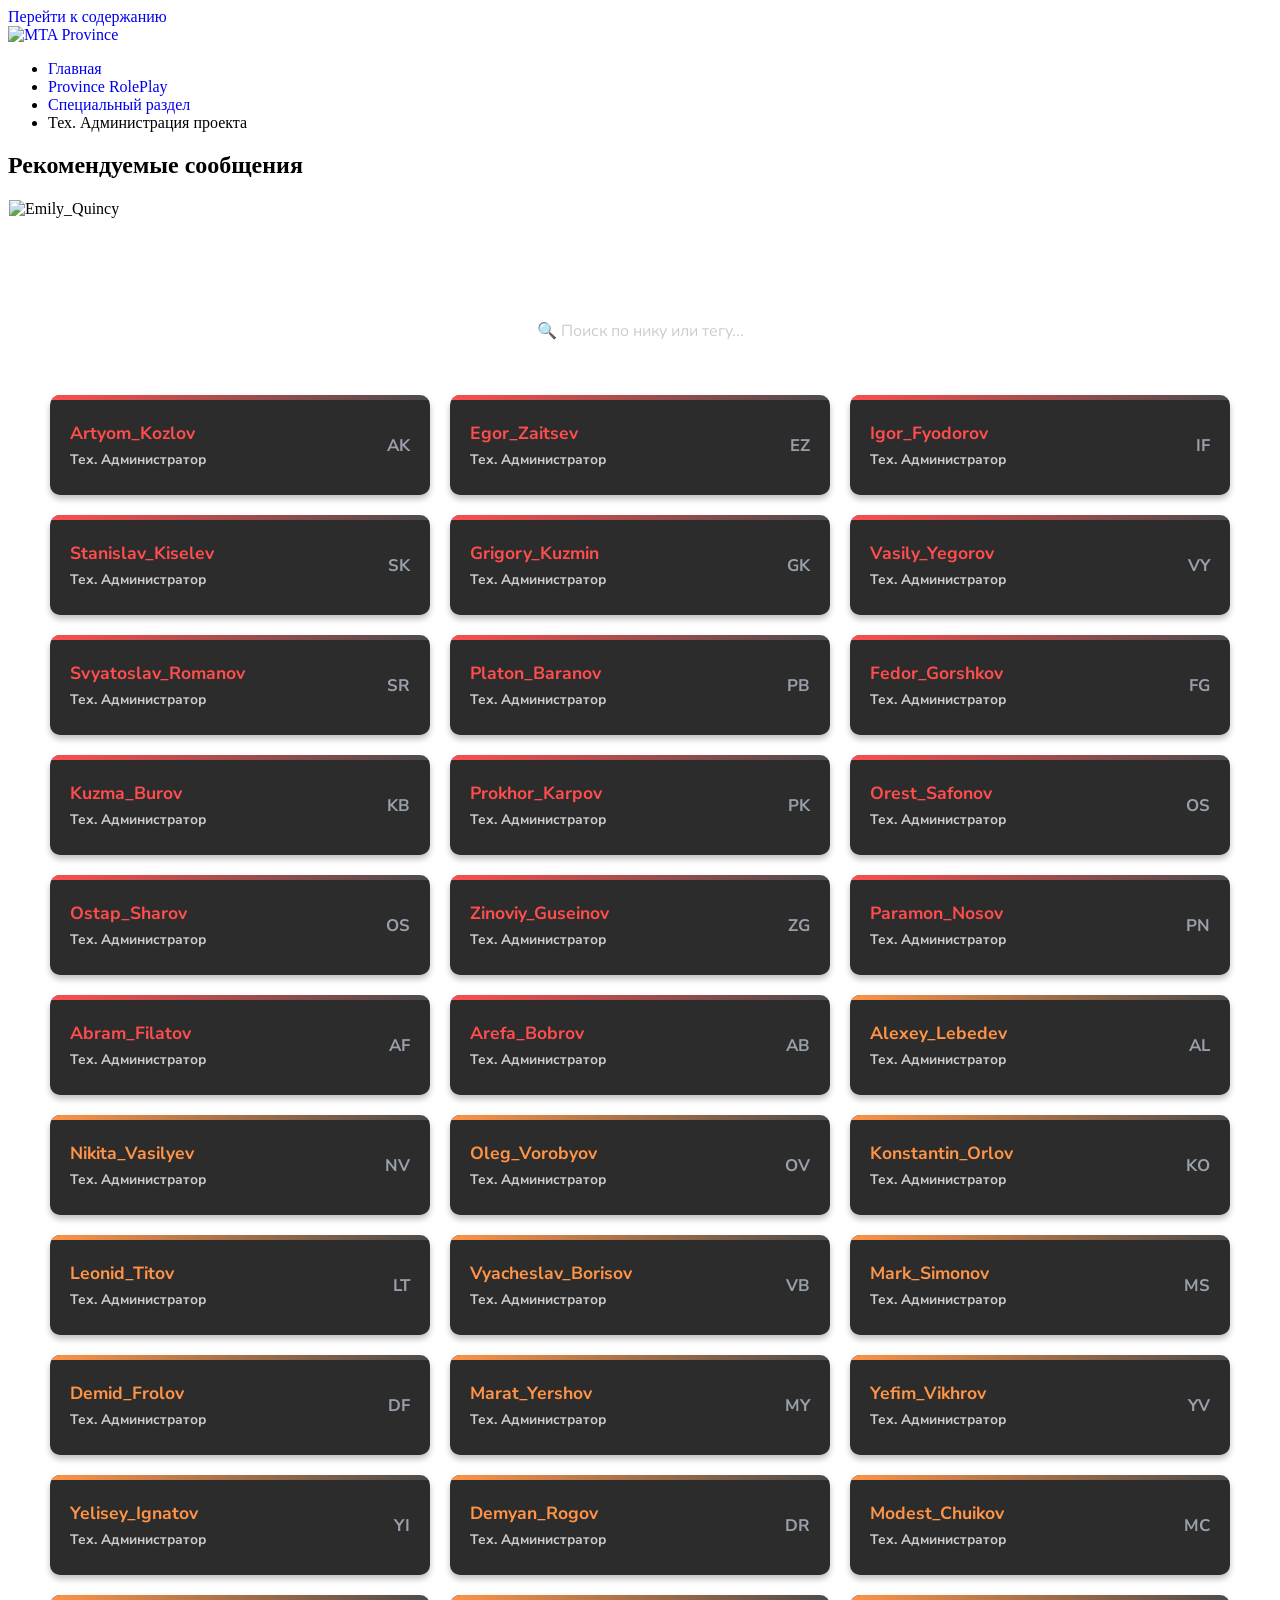
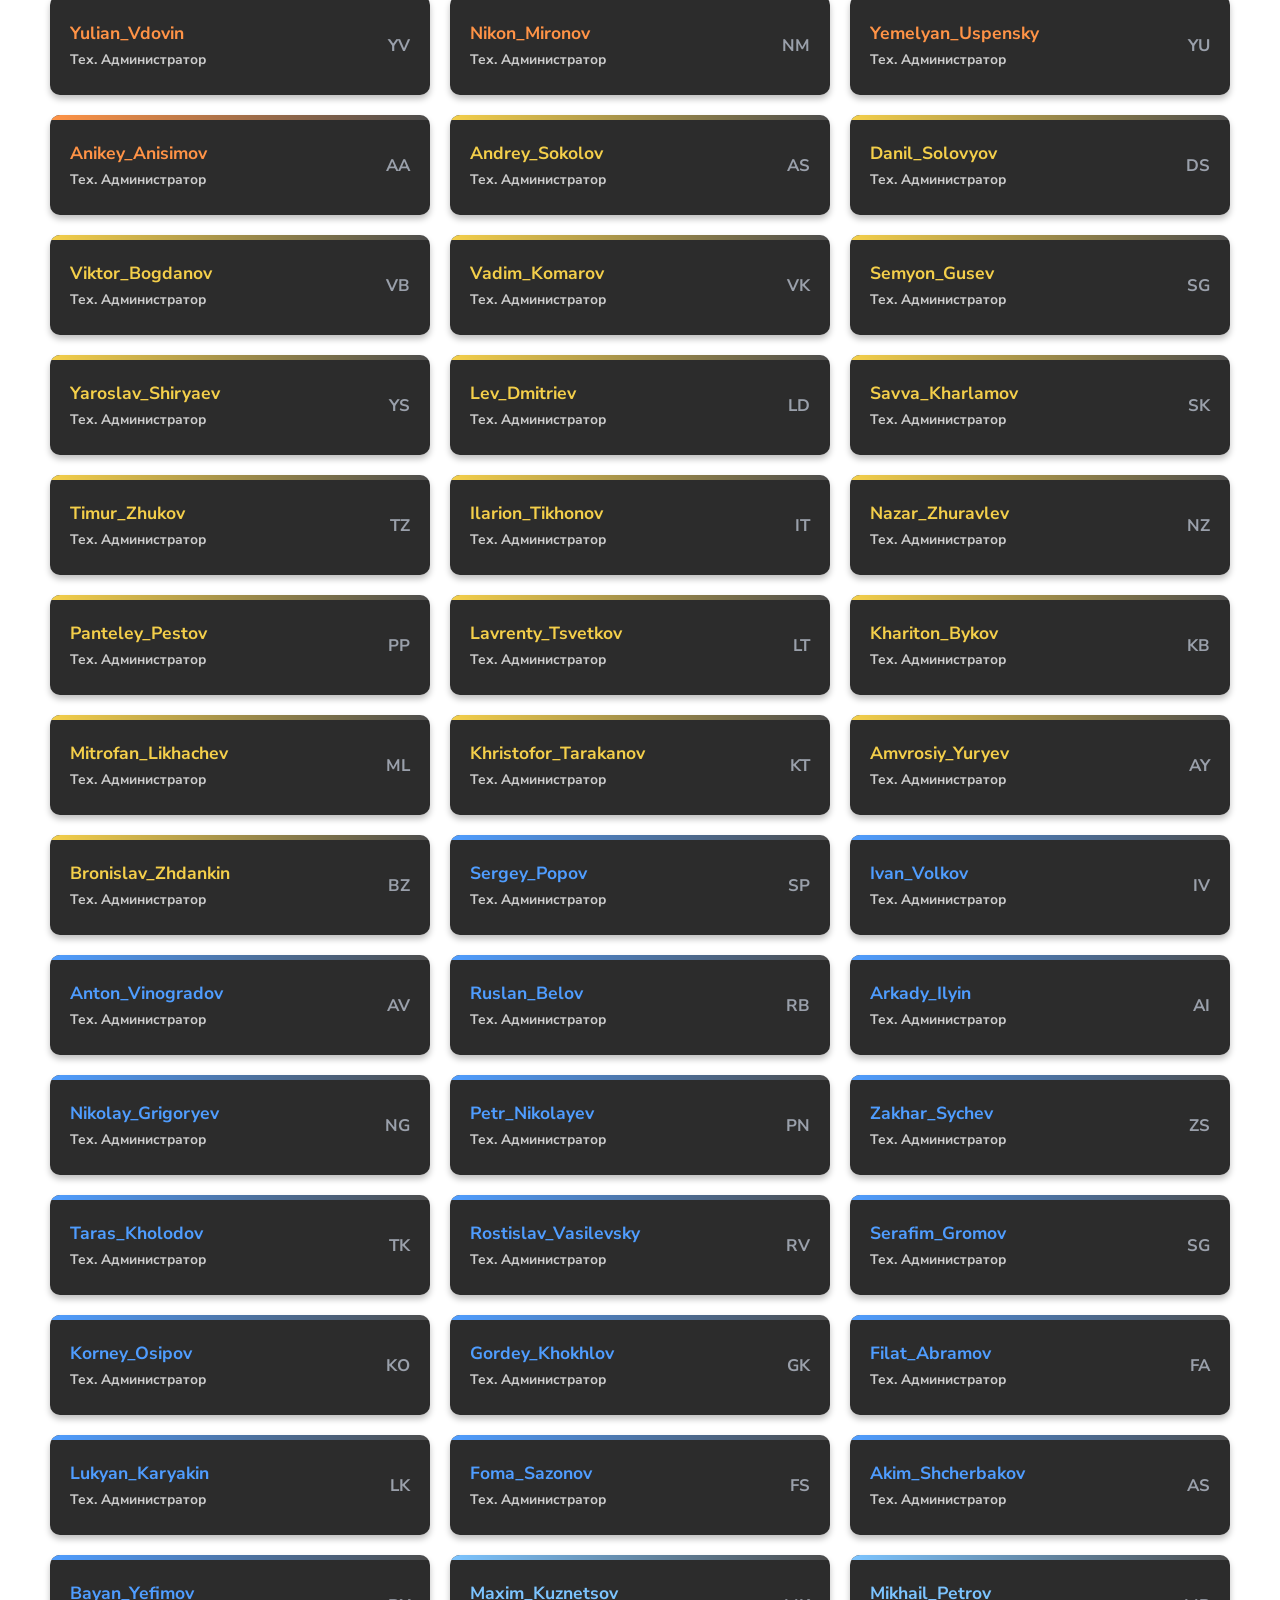
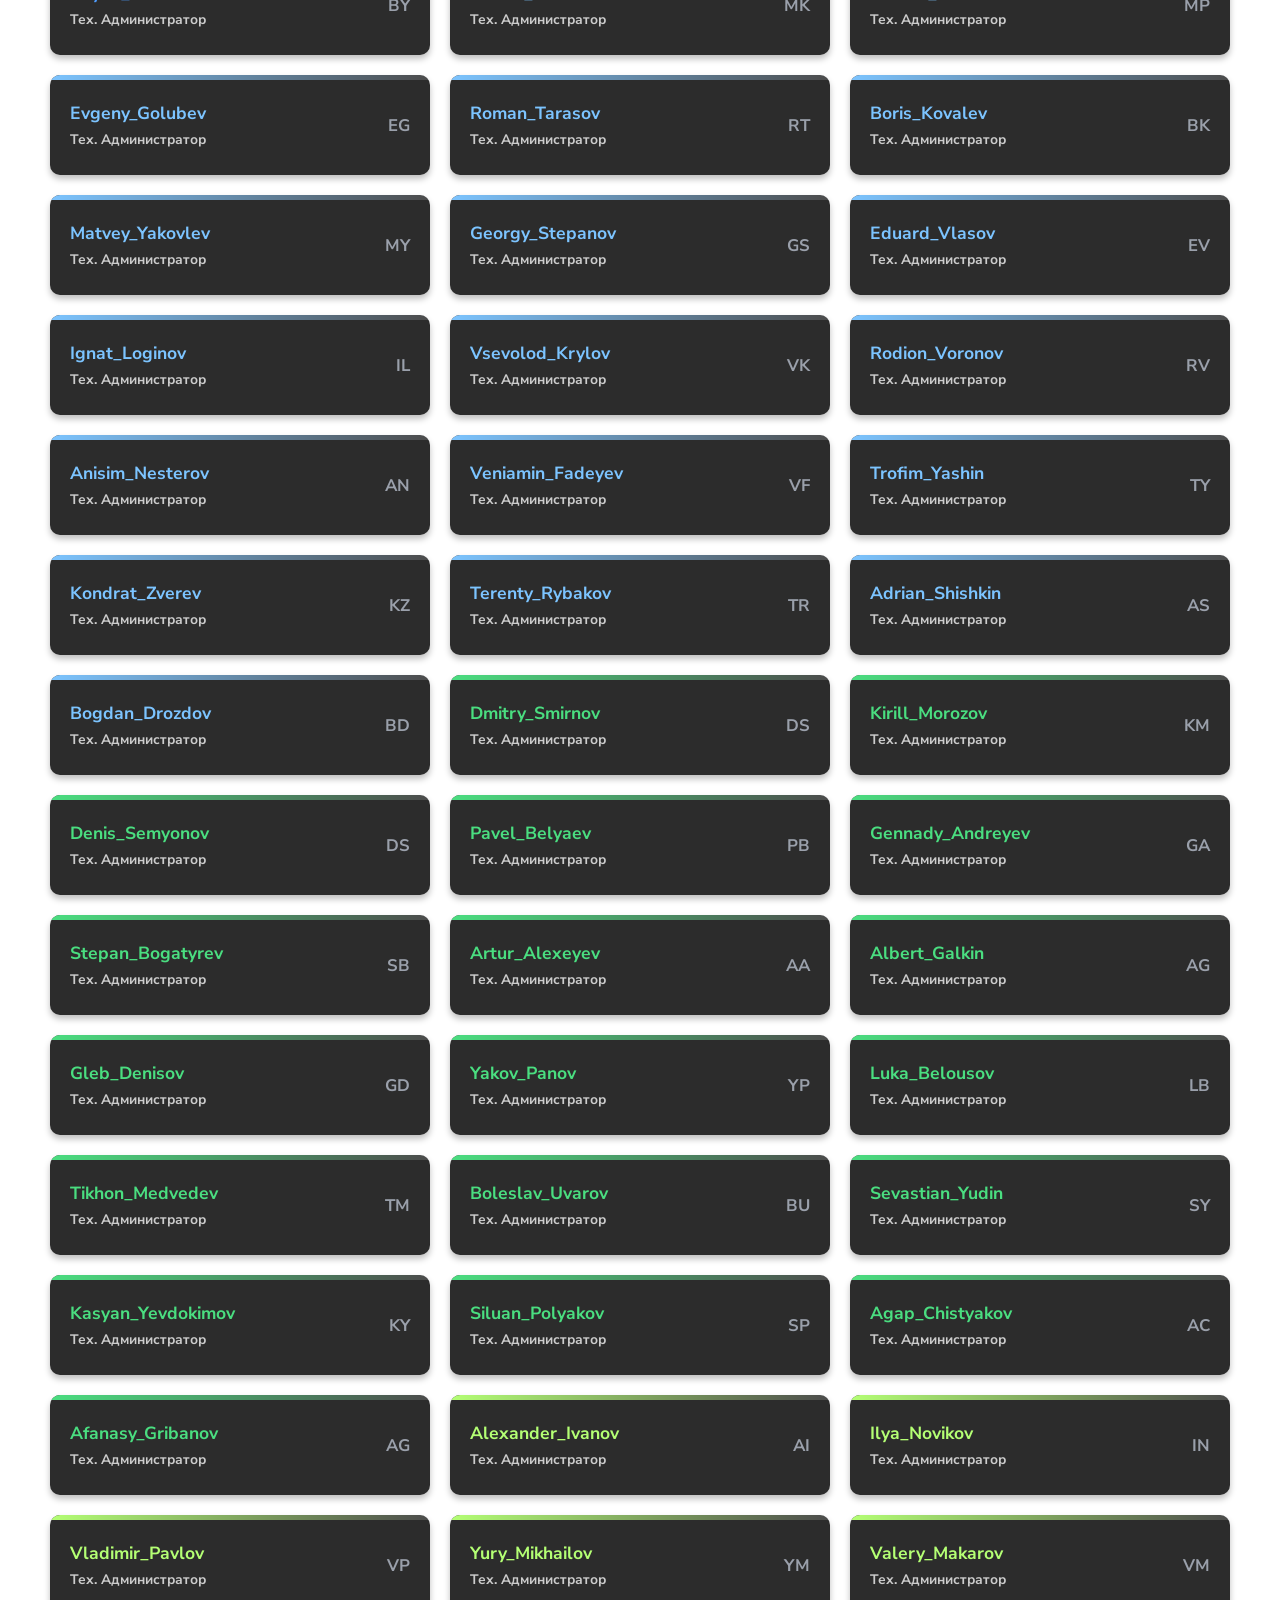
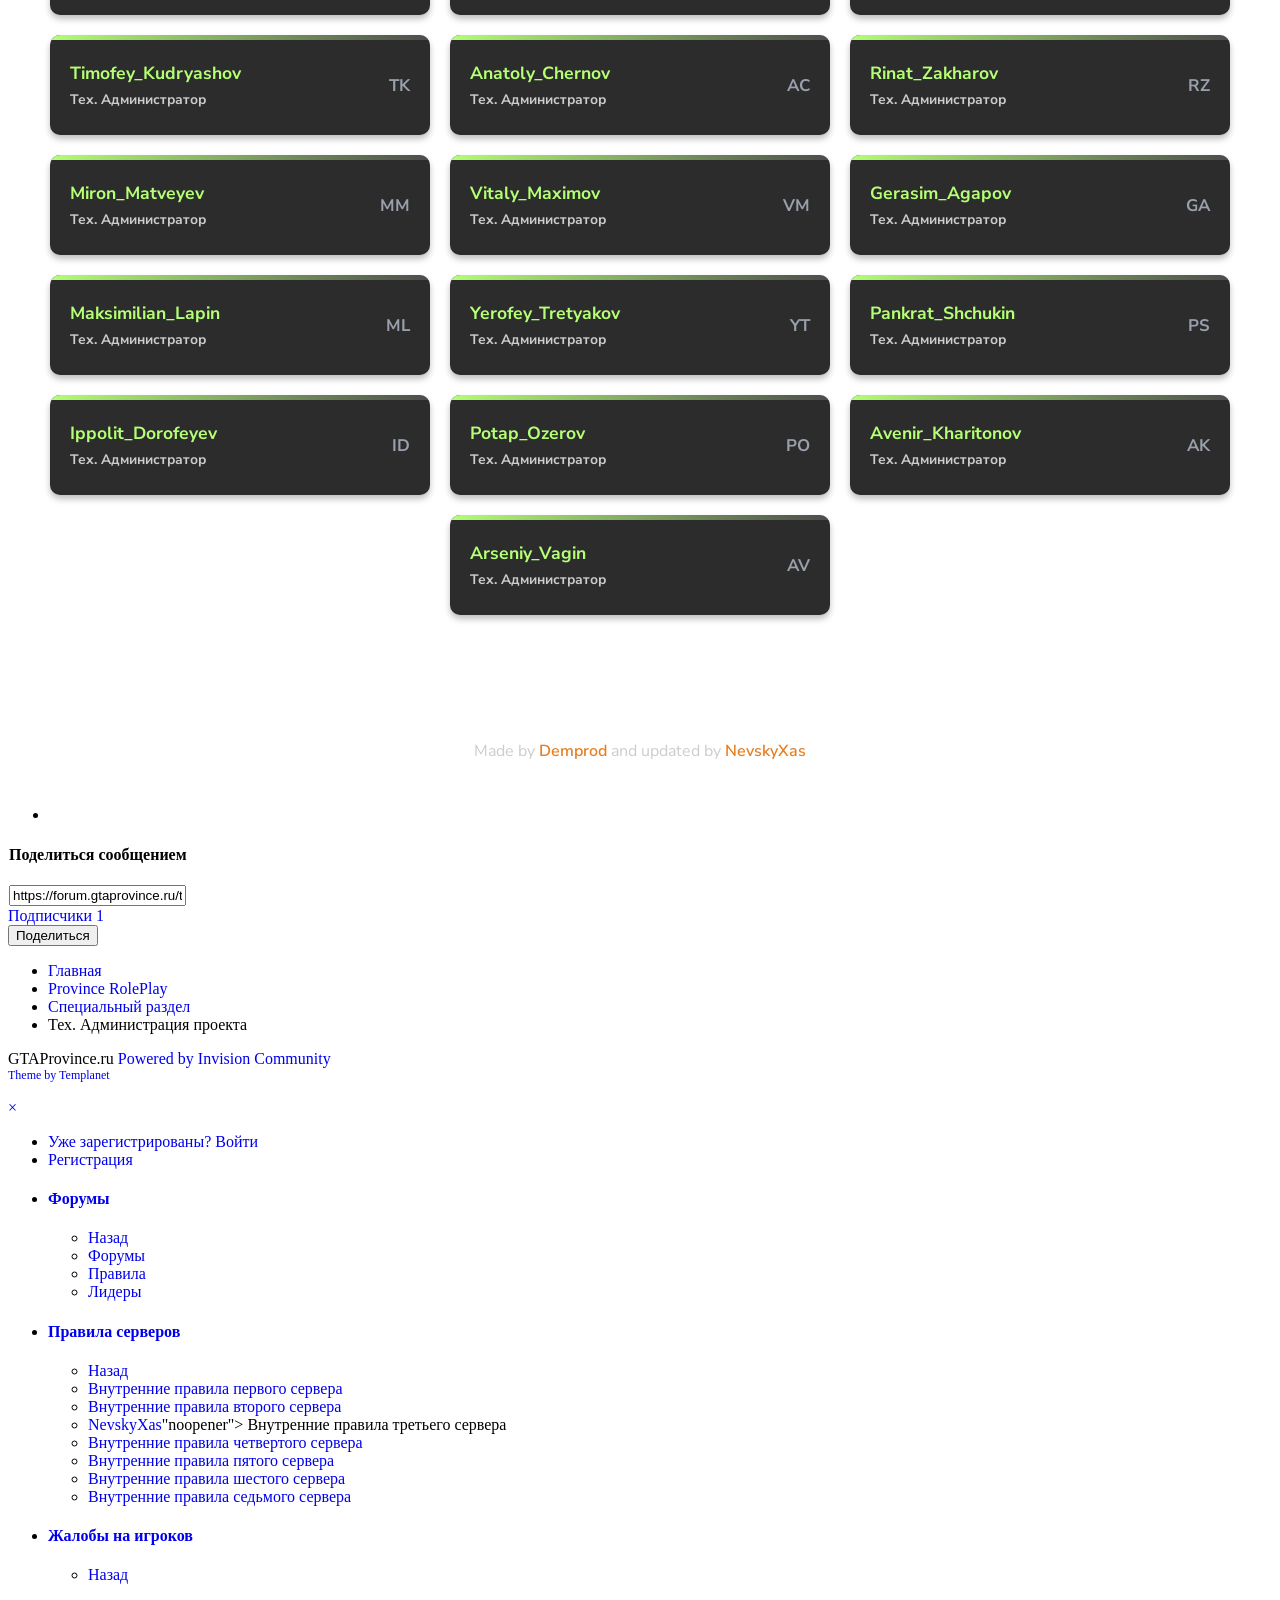
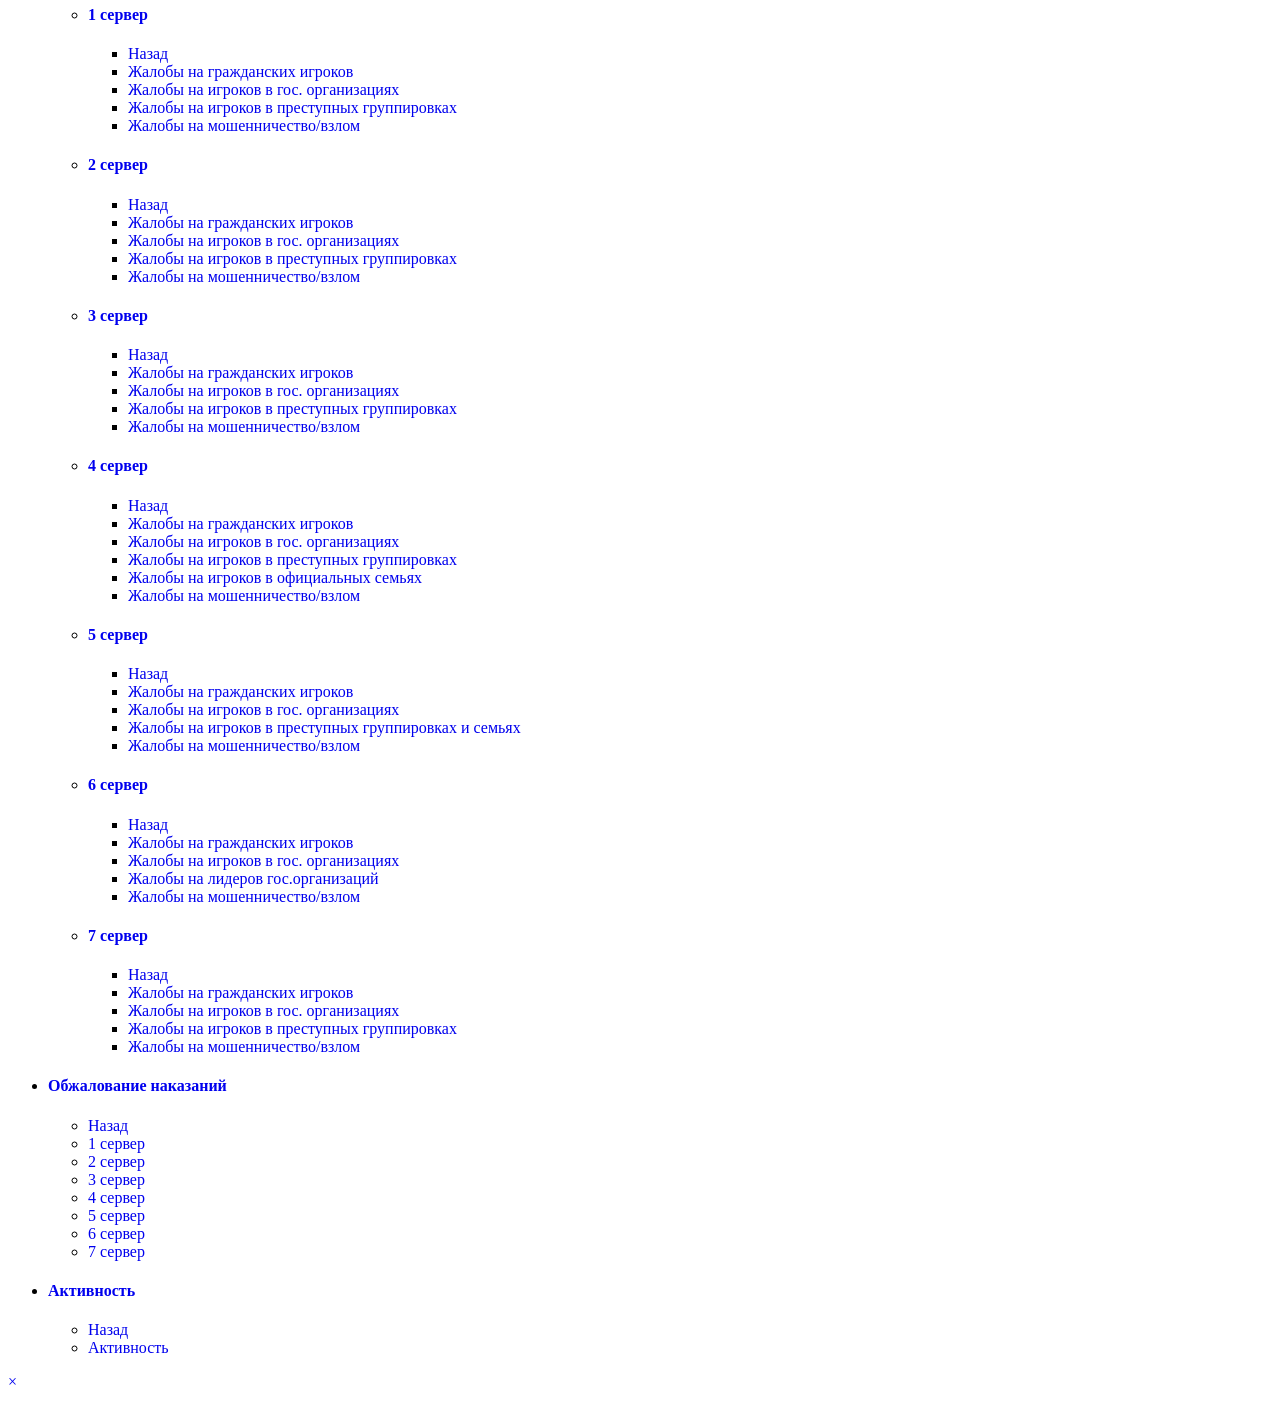
==== index.html @ 94057e94 "Add files via upload" ====
<!DOCTYPE html>
<!-- saved from url=(0079)https://forum.gtaprovince.ru/topic/463294-spisok-administracii-pervogo-servera/ -->
<html lang="ru-RU" dir="ltr"><head><meta http-equiv="Content-Type" content="text/html; charset=UTF-8">
   <title>Тех. Администрация проекта - Специальный раздел - MTA Province</title>
   
   <!--[if lt IE 9]>
   
   <script src="//forum.gtaprovince.ru/applications/core/interface/html5shiv/html5shiv.js"></script>
   <![endif]-->
   

	<meta name="viewport" content="width=device-width, initial-scale=1">


	
	


	<meta name="twitter:card" content="summary">




	
		
			
				<meta property="og:title" content="Тех. Администрация проекта">
			
		
	

	
		
			
				<meta property="og:type" content="website">
			
		
	

	
		
			
				<meta property="og:url" content="https://forum.gtaprovince.ru/topic/463294-spisok-administracii-pervogo-servera/">
			
		
	

	
		
			
				<meta name="description" content="Администрация Province-RP #1 Made by Demprod and updated by NevskyXas">
			
		
	

	
		
			
				<meta property="og:description" content="Администрация Province-RP #1 Made by Demprod and updated by NevskyXas">
			
		
	

	
		
			
				<meta property="og:updated_time" content="2021-11-23T20:06:05Z">
			
		
	

	
		
			
				<meta property="og:site_name" content="MTA Province">
			
		
	

	
		
			
				<meta property="og:locale" content="ru_RU">
			
		
	


	
		<link rel="canonical" href="https://forum.gtaprovince.ru/topic/463294-spisok-administracii-pervogo-servera/">
	





<link rel="manifest" href="https://forum.gtaprovince.ru/manifest.webmanifest/">
<meta name="msapplication-config" content="https://forum.gtaprovince.ru/browserconfig.xml/">
<meta name="msapplication-starturl" content="/">
<meta name="application-name" content="MTA Province">
<meta name="apple-mobile-web-app-title" content="MTA Province">

	<meta name="theme-color" content="#1e2026">










<link rel="preload" href="https://forum.gtaprovince.ru/applications/core/interface/font/fontawesome-webfont.woff2?v=4.7.0" as="font" crossorigin="anonymous">
   

	
		
			
				<link href="https://fonts.googleapis.com/css?family=Nunito%20Sans:300,300i,400,400i,500,500i,600,600i,700,700i" rel="stylesheet" referrerpolicy="origin">
			
		
	



	<link rel="stylesheet" href="./Список администрации первого сервера - Информационный раздел - MTA Province_files/341e4a57816af3ba440d891ca87450ff_framework.css" media="all">

	<link rel="stylesheet" href="./Список администрации первого сервера - Информационный раздел - MTA Province_files/05e81b71abe4f22d6eb8d1a929494829_responsive.css" media="all">

	<link rel="stylesheet" href="./Список администрации первого сервера - Информационный раздел - MTA Province_files/90eb5adf50a8c640f633d47fd7eb1778_core.css" media="all">

	<link rel="stylesheet" href="./Список администрации первого сервера - Информационный раздел - MTA Province_files/5a0da001ccc2200dc5625c3f3934497d_core_responsive.css" media="all">

	<link rel="stylesheet" href="./Список администрации первого сервера - Информационный раздел - MTA Province_files/62e269ced0fdab7e30e026f1d30ae516_forums.css" media="all">

	<link rel="stylesheet" href="./Список администрации первого сервера - Информационный раздел - MTA Province_files/76e62c573090645fb99a15a363d8620e_forums_responsive.css" media="all">

	<link rel="stylesheet" href="./Список администрации первого сервера - Информационный раздел - MTA Province_files/ebdea0c6a7dab6d37900b9190d3ac77b_topics.css" media="all">




<link rel="stylesheet" href="./Список администрации первого сервера - Информационный раздел - MTA Province_files/258adbb6e4f3e83cd3b355f84e3fa002_custom.css" media="all">



   

	<script type="text/javascript">
		var ipsDebug = false;		
	
		var CKEDITOR_BASEPATH = '//forum.gtaprovince.ru/applications/core/interface/ckeditor/ckeditor/';
	
		var ipsSettings = {
			
			
			cookie_path: "/",
			
			cookie_prefix: "ips4_",
			
			
			cookie_ssl: true,
			
			upload_imgURL: "",
			message_imgURL: "",
			notification_imgURL: "",
			baseURL: "//forum.gtaprovince.ru/",
			jsURL: "//forum.gtaprovince.ru/applications/core/interface/js/js.php",
			csrfKey: "15b4223cd21e7937e1e02304eafd6ea6",
			antiCache: "4e52a1ea3c",
			disableNotificationSounds: false,
			useCompiledFiles: true,
			links_external: true,
			memberID: 0,
			lazyLoadEnabled: true,
			blankImg: "//forum.gtaprovince.ru/applications/core/interface/js/spacer.png",
			analyticsProvider: "none",
			viewProfiles: false,
			mapProvider: 'none',
			mapApiKey: '',
			
		};
	</script>





<script type="text/javascript" src="./Список администрации первого сервера - Информационный раздел - MTA Province_files/root_library.js.Без названия" data-ips=""></script>


<script type="text/javascript" src="./Список администрации первого сервера - Информационный раздел - MTA Province_files/root_js_lang_2.js.Без названия" data-ips=""></script>


<script type="text/javascript" src="./Список администрации первого сервера - Информационный раздел - MTA Province_files/root_framework.js.Без названия" data-ips=""></script>


<script type="text/javascript" src="./Список администрации первого сервера - Информационный раздел - MTA Province_files/global_global_core.js.Без названия" data-ips=""></script>


<script type="text/javascript" src="./Список администрации первого сервера - Информационный раздел - MTA Province_files/root_front.js.Без названия" data-ips=""></script>


<script type="text/javascript" src="./Список администрации первого сервера - Информационный раздел - MTA Province_files/front_front_core.js.Без названия" data-ips=""></script>


<script type="text/javascript" src="./Список администрации первого сервера - Информационный раздел - MTA Province_files/front_front_topic.js.Без названия" data-ips=""></script>


<script type="text/javascript" src="./Список администрации первого сервера - Информационный раздел - MTA Province_files/root_map.js.Без названия" data-ips=""></script>



	<script type="text/javascript">
		
			ips.setSetting( 'date_format', jQuery.parseJSON('"mm\/dd\/yy"') );
		
			ips.setSetting( 'date_first_day', jQuery.parseJSON('0') );
		
			ips.setSetting( 'ipb_url_filter_option', jQuery.parseJSON('"none"') );
		
			ips.setSetting( 'url_filter_any_action', jQuery.parseJSON('"allow"') );
		
			ips.setSetting( 'bypass_profanity', jQuery.parseJSON('0') );
		
			ips.setSetting( 'emoji_style', jQuery.parseJSON('"twemoji"') );
		
			ips.setSetting( 'emoji_shortcodes', jQuery.parseJSON('true') );
		
			ips.setSetting( 'emoji_ascii', jQuery.parseJSON('false') );
		
			ips.setSetting( 'emoji_cache', jQuery.parseJSON('1692253232') );
		
			ips.setSetting( 'image_jpg_quality', jQuery.parseJSON('85') );
		
			ips.setSetting( 'cloud2', jQuery.parseJSON('false') );
		
			ips.setSetting( 'isAnonymous', jQuery.parseJSON('false') );
		
		
	</script>



<script type="application/ld+json">
{
    "name": "\u0421\u043f\u0438\u0441\u043e\u043a \u0430\u0434\u043c\u0438\u043d\u0438\u0441\u0442\u0440\u0430\u0446\u0438\u0438 \u043f\u0435\u0440\u0432\u043e\u0433\u043e \u0441\u0435\u0440\u0432\u0435\u0440\u0430",
    "headline": "\u0421\u043f\u0438\u0441\u043e\u043a \u0430\u0434\u043c\u0438\u043d\u0438\u0441\u0442\u0440\u0430\u0446\u0438\u0438 \u043f\u0435\u0440\u0432\u043e\u0433\u043e \u0441\u0435\u0440\u0432\u0435\u0440\u0430",
    "text": ".ipsResponsive_hidePhone,\r\n    .ipsComment_author,\r\n    .ipsComment_meta,\r\n    .ipsType_reset,\r\n    .ipsPager,\r\n    .ipsHr,\r\n    .ipsPhotoPanel_small,\r\n    .cTopicPostArea,\r\n    .ipsList_inline {\r\n        display: none;\r\n    }\r\n\r\n    .md-toast-warning {\r\n        font-size: 19px;\r\n        line-height: 1.1;\r\n    }\r\n\r\n    #elComment_682742 .ipsType_normal.ipsType_richText.ipsContained {\r\n        font-family: Montserrat, Helvetica, sans-serif;\r\n    }\r\n\r\n    #elComment_682742 .ipsComment.ipsModerated:not(.ipsComment_selected),\r\n    .ipsComment.ipsModerated.ipsBox:not(.ipsBox_transparent):not(.ipsComment_selected) {\r\n        background: transparent;\r\n        border: 1px solid #ec3e3e;\r\n    }\r\n\r\n    .ipsComment,\r\n    .ipsComment.ipsBox:not(.ipsBox_transparent):not(.ipsModerated),\r\n    .ipsComment.ipsComment_highlighted:not(.ipsComment_selected):not(.ipsModerated):not(.ipsComment_popular),\r\n    .ipsComment.ipsComment_highlighted.ipsBox:not(.ipsComment_selected):not(.ipsModerated):not(.ipsComment_popular):not(.Box_transparent),\r\n    #elComment_682742 .ipsModerated,\r\n    #elComment_682742 .ipsBox,\r\n    #elComment_682742 .ipsComment {\r\n        background: transparent;\r\n        border: 1px solid transparent;\r\n    }\n\r\n    :root {\r\n        --color-white: #fff;\r\n        --color-lightgray: #ccc;\r\n        --font-heading: \u0027Nunito Sans\u0027, \u0027Helvetica Neue\u0027, Helvetica, Arial, sans-serif;\r\n        --font-family: \u0027Nunito Sans\u0027, \u0027Helvetica Neue\u0027, Helvetica, Arial, sans-serif;\r\n        --border-radius: 10px;\r\n    }\r\n\r\n    a {\r\n        text-decoration: none !important;\r\n    }\r\n\r\n    .admin-block,\r\n    .admin-block *,\r\n    .admin-block *::before,\r\n    .admin-block *::after {\r\n        box-sizing: border-box;\r\n    }\r\n\r\n    .admin-block {\r\n        display: flex;\r\n        flex-direction: column;\r\n        align-items: center;\r\n        font-family: var(--font-family);\r\n        padding: 12px;\r\n    }\r\n\r\n    .card-container {\r\n        display: flex;\r\n        flex-direction: column;\r\n        gap: 30px;\r\n        margin-top: 20px;\r\n        align-items: stretch;\r\n        width: 100%;\r\n    }\r\n\r\n    .card-row {\r\n        display: flex;\r\n        justify-content: center;\r\n        gap: 20px;\r\n        flex-wrap: wrap;\r\n        width: 100%;\r\n        max-width: 1320px;\r\n        margin: 0 auto;\r\n    }\r\n\r\n    .divider {\r\n        width: min(900px, 80%);\r\n        height: 1px;\r\n        margin: 4px auto 0;\r\n        background: linear-gradient(to right, transparent, rgba(255,255,255,0.14), transparent);\r\n    }\r\n\r\n    .admin-card {\r\n        position: relative;\r\n        display: flex;\r\n        justify-content: space-between;\r\n        align-items: center;\r\n        padding: 10px 20px;\r\n        flex: 0 1 380px;\r\n        min-width: 300px;\r\n        min-height: 100px;\r\n        background-color: #2c2c2c;\r\n        border-radius: var(--border-radius);\r\n        box-shadow: 0 4px 6px rgba(0, 0, 0, 0.25);\r\n        color: var(--color-white);\r\n        cursor: pointer;\r\n        overflow: hidden;\r\n        animation: fadeUp 0.5s ease forwards;\r\n        opacity: 0;\r\n        transition: transform 0.3s ease, box-shadow 0.3s ease;\r\n    }\r\n\r\n    .admin-card::before {\r\n        content: \u0027\u0027;\r\n        position: absolute;\r\n        top: 0;\r\n        left: 0;\r\n        width: 100%;\r\n        height: 5px;\r\n        border-top-left-radius: var(--border-radius);\r\n        border-top-right-radius: var(--border-radius);\r\n        background: linear-gradient(90deg, var(--level-color, #999), rgba(255, 255, 255, 0.15));\r\n    }\r\n\r\n    .admin-card:hover {\r\n        transform: scale(1.03);\r\n        box-shadow: 0 0 12px var(--level-color, #999), 0 6px 18px rgba(0, 0, 0, 0.35);\r\n    }\r\n\r\n    @keyframes fadeUp {\r\n        from {\r\n            opacity: 0;\r\n        }\r\n\r\n        to {\r\n            opacity: 1;\r\n        }\r\n    }\r\n\r\n    @media (prefers-reduced-motion: reduce) {\r\n        .admin-card {\r\n            animation: none;\r\n            opacity: 1;\r\n        }\r\n    }\r\n\r\n    .admin-card-link {\r\n        display: flex;\r\n        justify-content: space-between;\r\n        align-items: center;\r\n        width: 100%;\r\n        color: inherit;\r\n        text-decoration: none !important;\r\n    }\r\n\r\n    .admin-left {\r\n        display: flex;\r\n        flex-direction: column;\r\n        justify-content: center;\r\n        gap: 5px;\r\n        font-weight: 600;\r\n        min-width: 0;\r\n        flex: 1 1 auto;\r\n        user-select: none;\r\n    }\r\n\r\n    .admin-name {\r\n        font-size: 1.1em;\r\n        font-family: var(--font-heading);\r\n        font-weight: 700;\r\n        color: var(--level-color, var(--color-white));\r\n        white-space: nowrap;\r\n        overflow: hidden;\r\n        text-overflow: ellipsis;\r\n    }\r\n\r\n    .admin-title {\r\n        font-size: 0.86em;\r\n        font-weight: 700;\r\n        color: var(--color-lightgray);\r\n        white-space: nowrap;\r\n        overflow: hidden;\r\n        text-overflow: ellipsis;\r\n    }\r\n\r\n    .admin-tag {\r\n        font-size: 1.05em;\r\n        font-family: var(--font-heading);\r\n        font-weight: 700;\r\n        color: #9aa0ab;\r\n        text-align: center;\r\n        white-space: nowrap;\r\n        padding-left: 12px;\r\n        flex-shrink: 0;\r\n    }\r\n\r\n    .category-title {\r\n        font-family: var(--font-heading);\r\n        font-size: 1.4em;\r\n        font-weight: 700;\r\n        font-style: italic;\r\n        margin-bottom: 12px;\r\n        text-align: center;\r\n        color: var(--level-color, #fff);\r\n    }\r\n\r\n    .admin-title-main {\r\n        font-family: var(--font-heading);\r\n        font-size: 2em;\r\n        font-weight: 800;\r\n        text-align: center;\r\n        margin-bottom: 8px;\r\n        color: var(--color-white);\r\n    }\r\n\r\n    @keyframes colorChange {\r\n\r\n        0%,\r\n        100% {\r\n            color: #ff9346;\r\n        }\r\n\r\n        50% {\r\n            color: #ff4d4d;\r\n        }\r\n    }\r\n\r\n    .head-admins {\r\n        animation: colorChange 1.8s linear infinite;\r\n    }\r\n\r\n    @media (prefers-reduced-motion: reduce) {\r\n        .head-admins {\r\n            animation: none;\r\n        }\r\n    }\r\n\r\n    @media (max-width: 768px) {\r\n        .admin-block {\r\n            padding: 8px;\r\n        }\r\n\r\n        .card-container {\r\n            gap: 20px;\r\n            margin-top: 16px;\r\n        }\r\n\r\n        .card-row {\r\n            flex-direction: column;\r\n            align-items: center;\r\n            gap: 12px;\r\n        }\r\n\r\n        .admin-title-main {\r\n            font-size: 1.4em;\r\n        }\r\n\r\n        .category-title {\r\n            font-size: 1.15em;\r\n        }\r\n\r\n        .admin-card {\r\n            flex: 0 1 auto;\r\n            width: 100%;\r\n            max-width: 420px;\r\n            min-height: 78px;\r\n            padding: 8px 16px;\r\n        }\r\n\r\n        .admin-title {\r\n            max-width: 240px;\r\n        }\r\n\r\n        .admin-card:hover {\r\n            transform: none;\r\n        }\r\n\r\n        .admin-tag {\r\n            font-size: 1em;\r\n        }\r\n    }\r\n\r\n    .credit-link {\r\n        color: #e67e22;\r\n        font-weight: 600;\r\n        transition: color 0.25s ease, text-shadow 0.25s ease;\r\n    }\r\n\r\n    .credit-link:hover,\r\n    .credit-link:focus-visible {\r\n        color: #ffb84d;\r\n        text-shadow: 0 0 8px rgba(255, 184, 77, 0.85), 0 0 18px rgba(255, 184, 77, 0.5);\r\n    }\r\n\r\n    #searchInput {\r\n        padding: 12px 18px;\r\n        font-size: 1rem;\r\n        width: 340px;\r\n        max-width: 90%;\r\n        border: 1.5px solid rgba(255, 255, 255, 0.1);\r\n        border-radius: 999px;\r\n        background: rgba(255, 255, 255, 0.06);\r\n        color: var(--color-white);\r\n        font-family: var(--font-family);\r\n        margin: 0 auto 20px;\r\n        display: block;\r\n        text-align: center;\r\n        min-height: 44px;\r\n        transition: background 0.25s ease, border-color 0.25s ease, box-shadow 0.25s ease;\r\n    }\r\n\r\n    #searchInput::placeholder {\r\n        color: var(--color-lightgray);\r\n    }\r\n\r\n    #searchInput:focus {\r\n        outline: none;\r\n        background: rgba(255, 255, 255, 0.1);\r\n        border-color: #33ffff;\r\n        box-shadow: 0 0 0 3px rgba(51, 255, 255, 0.2);\r\n    }\r\n\r\n    @media (max-width: 480px) {\r\n        #searchInput {\r\n            width: 100%;\r\n        }\r\n    }\n\n\t\n\t\t\u0410\u0434\u043c\u0438\u043d\u0438\u0441\u0442\u0440\u0430\u0446\u0438\u044f Province-RP #1\n\t \n\t\n\t\n\t\t\u00a0\n\t\n\n\t\n\t\tMade by Demprod and updated by NevskyXas\n\t \n\n\n",
    "dateCreated": "2021-11-23T23:06:05+0300",
    "datePublished": "2021-11-23T23:06:05+0300",
    "dateModified": "2021-11-23T23:06:05+0300",
    "image": "//cdn-forum.gtaprovince.tech/monthly_2021_01/masha4.thumb.gif.f8c78eebc1e2ea15decd2666e2c273fc.gif",
    "author": {
        "@type": "Person",
        "name": "Emily_Quincy",
        "image": "//cdn-forum.gtaprovince.tech/monthly_2021_01/masha4.thumb.gif.f8c78eebc1e2ea15decd2666e2c273fc.gif",
        "url": "https://forum.gtaprovince.ru/profile/73323-emily_quincy/"
    },
    "interactionStatistic": [
        {
            "@type": "InteractionCounter",
            "interactionType": "http://schema.org/ViewAction",
            "userInteractionCount": 175810
        },
        {
            "@type": "InteractionCounter",
            "interactionType": "http://schema.org/CommentAction",
            "userInteractionCount": 0
        },
        {
            "@type": "InteractionCounter",
            "interactionType": "http://schema.org/FollowAction",
            "userInteractionCount": 1
        }
    ],
    "@context": "http://schema.org",
    "@type": "DiscussionForumPosting",
    "@id": "https://forum.gtaprovince.ru/topic/463294-spisok-administracii-pervogo-servera/",
    "isPartOf": {
        "@id": "https://forum.gtaprovince.ru/#website"
    },
    "publisher": {
        "@id": "https://forum.gtaprovince.ru/#organization",
        "member": {
            "@type": "Person",
            "name": "Emily_Quincy",
            "image": "//cdn-forum.gtaprovince.tech/monthly_2021_01/masha4.thumb.gif.f8c78eebc1e2ea15decd2666e2c273fc.gif",
            "url": "https://forum.gtaprovince.ru/profile/73323-emily_quincy/"
        }
    },
    "url": "https://forum.gtaprovince.ru/topic/463294-spisok-administracii-pervogo-servera/",
    "discussionUrl": "https://forum.gtaprovince.ru/topic/463294-spisok-administracii-pervogo-servera/",
    "mainEntityOfPage": {
        "@type": "WebPage",
        "@id": "https://forum.gtaprovince.ru/topic/463294-spisok-administracii-pervogo-servera/"
    },
    "pageStart": 1,
    "pageEnd": 1
}	
</script>

<script type="application/ld+json">
{
    "@context": "http://www.schema.org",
    "publisher": "https://forum.gtaprovince.ru/#organization",
    "@type": "WebSite",
    "@id": "https://forum.gtaprovince.ru/#website",
    "mainEntityOfPage": "https://forum.gtaprovince.ru/",
    "name": "MTA Province",
    "url": "https://forum.gtaprovince.ru/",
    "potentialAction": {
        "type": "SearchAction",
        "query-input": "required name=query",
        "target": "https://forum.gtaprovince.ru/search/?q={query}"
    },
    "inLanguage": [
        {
            "@type": "Language",
            "name": "\u0420\u0443\u0441\u0441\u043a\u0438\u0439 (RU)",
            "alternateName": "ru-RU"
        }
    ]
}	
</script>

<script type="application/ld+json">
{
    "@context": "http://www.schema.org",
    "@type": "Organization",
    "@id": "https://gtaprovince.ru#organization",
    "mainEntityOfPage": "https://gtaprovince.ru",
    "name": "\u0421\u0430\u0439\u0442",
    "url": "https://gtaprovince.ru",
    "logo": {
        "@type": "ImageObject",
        "@id": "https://forum.gtaprovince.ru/#logo",
        "url": "//cdn-forum.gtaprovince.tech/monthly_2025_09/Logo_Demo_Forum.png.8df509598743364f7ab5196f50727ef5.png"
    },
    "sameAs": [
        "https://vk.com/js_team_gta",
        "https://www.youtube.com/@JSTProject"
    ]
}	
</script>

<script type="application/ld+json">
{
    "@context": "http://schema.org",
    "@type": "BreadcrumbList",
    "itemListElement": [
        {
            "@type": "ListItem",
            "position": 1,
            "item": {
                "name": "Province RolePlay",
                "@id": "https://forum.gtaprovince.ru/forum/3-province-roleplay/"
            }
        },
        {
            "@type": "ListItem",
            "position": 2,
            "item": {
                "name": "Специальный раздел",
                "@id": "https://forum.gtaprovince.ru/forum/637-specialnyy-razdel/"
            }
        },
        {
            "@type": "ListItem",
            "position": 3,
            "item": {
                "name": "\u0421\u043f\u0438\u0441\u043e\u043a \u0430\u0434\u043c\u0438\u043d\u0438\u0441\u0442\u0440\u0430\u0446\u0438\u0438 \u043f\u0435\u0440\u0432\u043e\u0433\u043e \u0441\u0435\u0440\u0432\u0435\u0440\u0430"
            }
        }
    ]
}	
</script>


   

	
	<link rel="shortcut icon" href="https://cdn-forum.gtaprovince.tech/monthly_2019_11/favicon.ico" type="image/x-icon">

<link rel="stylesheet" href="./Список администрации первого сервера - Информационный раздел - MTA Province_files/widget.css" class="jv-css"></head>
<!-- winter was here -->
<body class="ipsApp ipsApp_front ipsJS_has ipsClearfix  ipsApp_noTouch pace-done" data-controller="core.front.core.app" data-message="" data-pageapp="forums" data-pagelocation="front" data-pagemodule="forums" data-pagecontroller="topic" data-pageid="463294"><div class="pace  pace-inactive"><div class="pace-progress" data-progress-text="100%" data-progress="99" style="transform: translate3d(100%, 0px, 0px);">
  <div class="pace-progress-inner"></div>
</div>
<div class="pace-activity"></div></div>
<a href="https://forum.gtaprovince.ru/topic/463294-spisok-administracii-pervogo-servera/#elContent" class="ipsHide" title="Перейти к основному содержанию на этой странице" accesskey="m">Перейти к содержанию</a>

<div id="ipsLayout_header" class="ipsClearfix">
   
<ul id="elMobileNav" class="ipsList_inline ipsResponsive_hideDesktop ipsResponsive_block" data-controller="core.front.core.mobileNav">
	
		
			
			
				
				
			
				
					<li id="elMobileBreadcrumb">
						<a href="https://forum.gtaprovince.ru/forum/637-specialnyy-razdel/">
							<span>Специальный раздел</span>
						</a>
					</li>
				
				
			
				
				
			
		
	
    <!-- new year
	<input class="ipsButton ipsButton_primary" type="button" id="toggleSnowButtonMobile" value="Снег">
    -->
	
	<li>
		<a data-action="defaultStream" class="ipsType_light" href="https://forum.gtaprovince.ru/discover/"><i class="icon-newspaper"></i></a>
	</li>

	

	
	<li data-ipsdrawer="" data-ipsdrawer-drawerelem="#elMobileDrawer">
		<a href="https://forum.gtaprovince.ru/topic/463294-spisok-administracii-pervogo-servera/#">
			
			
				
			
			
			
			<i class="fa fa-navicon"></i>
		</a>
	</li>
</ul>
   

  <header id="lkHeader_main"> 
    <div class="ipsLayout_container">
      <div id="lkLogo">


<a href="https://forum.gtaprovince.ru/" id="elLogo" accesskey="1"><img src="./Список администрации первого сервера - Информационный раздел - MTA Province_files/Logo_Demo_Forum.png.8df509598743364f7ab5196f50727ef5.png" alt="MTA Province"></a>
</div>
      <div id="lkNav_mainContainer">
        

<div id="lkNav_main" class="lkNav  ipsResponsive_hidePhone ipsResponsive_hideTablet">
		<div class="ipsNavBar_primary ">
			<ul data-role="primaryNavBar" class="lkNav_primary" style="width: 1270px;">
				


	
		
		
			
		
		<li class="ipsNavBar_active" data-active="" data-role="navBarItem" data-navapp="forums" data-navext="Forums" style="">
			
			
				<a href="https://forum.gtaprovince.ru/" data-navitem-id="8" data-navdefault="">
					Форумы
				</a>
			
			
				<ul class="lkNav_subnav ipsNavBar_secondary" data-role="secondaryNavBar">
					


	
		
		
		<li data-role="navBarItem" data-navapp="core" data-navext="Guidelines">
			
			
				<a href="https://forum.gtaprovince.ru/guidelines/" data-navitem-id="32">
					Правила
				</a>
			
			
		</li>
	
	

	
	

	
	

	
		
		
		<li data-role="navBarItem" data-navapp="core" data-navext="Leaderboard">
			
			
				<a href="https://forum.gtaprovince.ru/topmembers/" data-navitem-id="12">
					Лидеры
				</a>
			
			
		</li>
	
	

	
	

	
	

				</ul>
			
		</li>
	
	

	
		
		
		<li data-role="navBarItem" data-navapp="core" data-navext="Menu" style="" class="dropdownRight">
			
			
				<a href="https://forum.gtaprovince.ru/topic/463294-spisok-administracii-pervogo-servera/#" id="elNavigation_14" data-navitem-id="14">
					<span>Правила серверов <i class="fa fa-caret-down"></i></span>
				</a>
				<ul id="elNavigation_14_menu" class="lkNav_sub_nav">
					

	
		
			<li class="lkNav_item">
				<a href="https://forum.gtaprovince.ru/topic/467270-vnutrennie-pravila-servera/">
					Внутренние правила первого сервера
				</a>
			</li>
		
	

	
		
			<li class="lkNav_item">
				<a href="https://forum.gtaprovince.ru/topic/699467-vnutrennie-pravila-servera/">
					Внутренние правила второго сервера
				</a>
			</li>
		
	

	
		
			<li class="lkNav_item">
				<a href="https://forum.gtaprovince.ru/forum/167-vnutrennie-pravila-servera-vps/" target="_blank" rel="noopener">NevskyXas</a>"noopener">
					Внутренние правила третьего сервера
				</a>
			</li>
		
	

	
		
			<li class="lkNav_item">
				<a href="https://forum.gtaprovince.ru/topic/810075-vnutrennie-pravila-servera-vps-wip/">
					Внутренние правила четвертого сервера
				</a>
			</li>
		
	

	
		
			<li class="lkNav_item">
				<a href="https://forum.gtaprovince.ru/topic/128823-server-5-%D0%B2%D0%BD%D1%83%D1%82%D1%80%D0%B5%D0%BD%D0%BD%D0%B8%D0%B5-%D0%BF%D1%80%D0%B0%D0%B2%D0%B8%D0%BB%D0%B0-%D1%81%D0%B5%D1%80%D0%B2%D0%B5%D1%80%D0%B0/">
					Внутренние правила пятого сервера
				</a>
			</li>
		
	

	
		
			<li class="lkNav_item">
				<a href="https://forum.gtaprovince.ru/topic/83059-%D0%B2%D0%BD%D1%83%D1%82%D1%80%D0%B5%D0%BD%D0%BD%D0%B8%D0%B5-%D0%BF%D1%80%D0%B0%D0%B2%D0%B8%D0%BB%D0%B0-%D1%81%D0%B5%D1%80%D0%B2%D0%B5%D1%80%D0%B0/">
					Внутренние правила шестого сервера
				</a>
			</li>
		
	

	
		
			<li class="lkNav_item">
				<a href="https://forum.gtaprovince.ru/topic/1063009-vnutrennie-pravila-servera/">
					Внутренние правила седьмого сервера
				</a>
			</li>
		
	

				</ul>
			
			
		</li>
	
	

	
		
		
		<li data-role="navBarItem" data-navapp="core" data-navext="Menu" style="" class="dropdownRight">
			
			
				<a href="https://forum.gtaprovince.ru/topic/463294-spisok-administracii-pervogo-servera/#" id="elNavigation_19" data-navitem-id="19">
					<span>Жалобы на игроков <i class="fa fa-caret-down"></i></span>
				</a>
				<ul id="elNavigation_19_menu" class="lkNav_sub_nav">
					

	
		
			
			<li id="elNavigation_9bcc6adeea8541283adba4794bedfa96" class="lnNav_item">
				<a href="https://forum.gtaprovince.ru/topic/463294-spisok-administracii-pervogo-servera/">
					1 сервер <i class="fa fa-caret-down"></i>
				</a>
				<ul id="elNavigation_9bcc6adeea8541283adba4794bedfa96_menu">
					

	
		
			<li class="lkNav_item">
				<a href="https://forum.gtaprovince.ru/topic/1100951-zhaloby-na-grazhdanskih-igrokov/">
					Жалобы на гражданских игроков
				</a>
			</li>
		
	

	
		
			<li class="lkNav_item">
				<a href="https://forum.gtaprovince.ru/forum/659-zhaloby-na-sotrudnikovliderov-v-gos-organizaciyah/">
					Жалобы на игроков в гос. организациях
				</a>
			</li>
		
	

	
		
			<li class="lkNav_item">
				<a href="https://forum.gtaprovince.ru/forum/914-zhaloby-na-igrokov-v-prestupnyh-gruppirovkah/">
					Жалобы на игроков в преступных группировках
				</a>
			</li>
		
	

	
		
			<li class="lkNav_item">
				<a href="https://forum.gtaprovince.ru/topic/662186-pravila-podachi-zhalob-na-moshennikov-i-vzlomschikov/">
					Жалобы на мошенничество/взлом
				</a>
			</li>
		
	

				</ul>
			</li>
		
	

	
		
			
			<li id="elNavigation_dba3e89fc2d52baaf20ee41005855b13" class="lnNav_item">
				<a href="https://forum.gtaprovince.ru/topic/463294-spisok-administracii-pervogo-servera/">
					2 сервер <i class="fa fa-caret-down"></i>
				</a>
				<ul id="elNavigation_dba3e89fc2d52baaf20ee41005855b13_menu">
					

	
		
			<li class="lkNav_item">
				<a href="https://forum.gtaprovince.ru/topic/790892-pravila-podachi-zhalob-na-grazhdanskih-igrokov/">
					Жалобы на гражданских игроков
				</a>
			</li>
		
	

	
		
			<li class="lkNav_item">
				<a href="https://forum.gtaprovince.ru/forum/429-%D0%B6%D0%B0%D0%BB%D0%BE%D0%B1%D1%8B-%D0%BD%D0%B0/">
					Жалобы на игроков в гос. организациях
				</a>
			</li>
		
	

	
		
			<li class="lkNav_item">
				<a href="https://forum.gtaprovince.ru/topic/841173-pravila-podachi-zhalob-na-uchastnikovliderov-opg/">
					Жалобы на игроков в преступных группировках
				</a>
			</li>
		
	

	
		
			<li class="lkNav_item">
				<a href="https://forum.gtaprovince.ru/topic/716275-pravila-podachi-zhaloby-na-moshennichestvo-vzlom/">
					Жалобы на мошенничество/взлом
				</a>
			</li>
		
	

				</ul>
			</li>
		
	

	
		
			
			<li id="elNavigation_be296d18be58f390ee028220facccda0" class="lnNav_item">
				<a href="https://forum.gtaprovince.ru/topic/463294-spisok-administracii-pervogo-servera/">
					3 сервер <i class="fa fa-caret-down"></i>
				</a>
				<ul id="elNavigation_be296d18be58f390ee028220facccda0_menu">
					

	
		
			<li class="lkNav_item">
				<a href="https://forum.gtaprovince.ru/topic/356975-pravila-podachi-zhalob-na-grazhdanskih/">
					Жалобы на гражданских игроков
				</a>
			</li>
		
	

	
		
			<li class="lkNav_item">
				<a href="https://forum.gtaprovince.ru/forum/676-zhaloby-na-sotrudnikovliderov-gosorganizaciy/">
					Жалобы на игроков в гос. организациях
				</a>
			</li>
		
	

	
		
			<li class="lkNav_item">
				<a href="https://forum.gtaprovince.ru/topic/357008-pravila-podachi-zhalob-na-chlenov-prestupnyh-gruppirovok/">
					Жалобы на игроков в преступных группировках
				</a>
			</li>
		
	

	
		
			<li class="lkNav_item">
				<a href="https://forum.gtaprovince.ru/topic/357002-pravila-podachi-zhalob-na-moshennichestvo/">
					Жалобы на мошенничество/взлом
				</a>
			</li>
		
	

				</ul>
			</li>
		
	

	
		
			
			<li id="elNavigation_66dc299333359f43c11ed2453926dce7" class="lnNav_item">
				<a href="https://forum.gtaprovince.ru/topic/463294-spisok-administracii-pervogo-servera/">
					4 сервер <i class="fa fa-caret-down"></i>
				</a>
				<ul id="elNavigation_66dc299333359f43c11ed2453926dce7_menu">
					

	
		
			<li class="lkNav_item">
				<a href="https://forum.gtaprovince.ru/topic/1058192-zhaloby-na-grazhdanskih-igrokov/">
					Жалобы на гражданских игроков
				</a>
			</li>
		
	

	
		
			<li class="lkNav_item">
				<a href="https://forum.gtaprovince.ru/forum/1032-zhaloby-na-sotrudnikovliderov-gosudarstvennyh-organizaciy/">
					Жалобы на игроков в гос. организациях
				</a>
			</li>
		
	

	
		
			<li class="lkNav_item">
				<a href="https://forum.gtaprovince.ru/topic/870276-pravila-podachi-zhalob-na-uchastnikov-prestupnyh-gruppirovok/">
					 Жалобы на игроков в преступных группировках
				</a>
			</li>
		
	

	
		
			<li class="lkNav_item">
				<a href="https://forum.gtaprovince.ru/forum/1303-zhaloby-na-igrokov-sostoyaschih-v-oficialnyh-semyah/">
					Жалобы на игроков в официальных семьях
				</a>
			</li>
		
	

	
		
			<li class="lkNav_item">
				<a href="https://forum.gtaprovince.ru/topic/867665-pravila-podachi-zhalob-na-moshennichestvo/">
					Жалобы на мошенничество/взлом
				</a>
			</li>
		
	

				</ul>
			</li>
		
	

	
		
			
			<li id="elNavigation_a4bbd431767eafc65230d3f65bf5a3f4" class="lnNav_item">
				<a href="https://forum.gtaprovince.ru/topic/463294-spisok-administracii-pervogo-servera/">
					5 сервер <i class="fa fa-caret-down"></i>
				</a>
				<ul id="elNavigation_a4bbd431767eafc65230d3f65bf5a3f4_menu">
					

	
		
			<li class="lkNav_item">
				<a href="https://forum.gtaprovince.ru/forum/826-%D0%B6%D0%B0%D0%BB%D0%BE%D0%B1%D1%8B-%D0%BD%D0%B0-%D0%B3%D1%80%D0%B0%D0%B6%D0%B4%D0%B0%D0%BD%D1%81%D0%BA%D0%B8%D1%85-%D0%B8%D0%B3%D1%80%D0%BE%D0%BA%D0%BE%D0%B2/">
					Жалобы на гражданских игроков
				</a>
			</li>
		
	

	
		
			<li class="lkNav_item">
				<a href="https://forum.gtaprovince.ru/forum/413-zhaloby-na-sotrudnikovliderov-gosudarstvennyh-organizaciy/">
					Жалобы на игроков в гос. организациях
				</a>
			</li>
		
	

	
		
			<li class="lkNav_item">
				<a href="https://forum.gtaprovince.ru/topic/208032-pravila-podachi-zhalob-na-uchastnikovliderov-opgsemey/">
					Жалобы на игроков в преступных группировках и семьях
				</a>
			</li>
		
	

	
		
			<li class="lkNav_item">
				<a href="https://forum.gtaprovince.ru/topic/50733-%D0%BF%D1%80%D0%B0%D0%B2%D0%B8%D0%BB%D0%B0-%D0%BF%D0%BE%D0%B4%D0%B0%D1%87%D0%B8-%D0%B6%D0%B0%D0%BB%D0%BE%D0%B1-%D0%BD%D0%B0-%D0%BC%D0%BE%D1%88%D0%B5%D0%BD%D0%BD%D0%B8%D1%87%D0%B5%D1%81%D1%82%D0%B2%D0%BE/">
					Жалобы на мошенничество/взлом
				</a>
			</li>
		
	

				</ul>
			</li>
		
	

	
		
			
			<li id="elNavigation_375a2de51bd047a3f68c7fb302642b5b" class="lnNav_item">
				<a href="https://forum.gtaprovince.ru/topic/463294-spisok-administracii-pervogo-servera/">
					6 сервер <i class="fa fa-caret-down"></i>
				</a>
				<ul id="elNavigation_375a2de51bd047a3f68c7fb302642b5b_menu">
					

	
		
			<li class="lkNav_item">
				<a href="https://forum.gtaprovince.ru/topic/92404-%D0%B6%D0%B0%D0%BB%D0%BE%D0%B1%D1%8B-%D0%BD%D0%B0-%D0%B3%D1%80%D0%B0%D0%B6%D0%B4%D0%B0%D0%BD%D1%81%D0%BA%D0%B8%D1%85-%D0%B8%D0%B3%D1%80%D0%BE%D0%BA%D0%BE%D0%B2/">
					Жалобы на гражданских игроков
				</a>
			</li>
		
	

	
		
			<li class="lkNav_item">
				<a href="https://forum.gtaprovince.ru/topic/83062-pravila-podachi-zhalob-na-igrokov-sostoyaschih-v-gosudarstvennyh-organizaciyah/?ct=1641246884">
					Жалобы на игроков в гос. организациях
				</a>
			</li>
		
	

	
		
			<li class="lkNav_item">
				<a href="https://forum.gtaprovince.ru/topic/699321-pravila-podachi-zhalob-na-liderov-gosudarstvennyh-organizaciy/">
					Жалобы на лидеров гос.организаций
				</a>
			</li>
		
	

	
		
			<li class="lkNav_item">
				<a href="https://forum.gtaprovince.ru/topic/83063-%D0%BF%D1%80%D0%B0%D0%B2%D0%B8%D0%BB%D0%B0-%D0%BF%D0%BE%D0%B4%D0%B0%D1%87%D0%B8-%D0%B6%D0%B0%D0%BB%D0%BE%D0%B1-%D0%BD%D0%B0-%D0%BC%D0%BE%D1%88%D0%B5%D0%BD%D0%BD%D0%B8%D1%87%D0%B5%D1%81%D1%82%D0%B2%D0%BE/">
					Жалобы на мошенничество/взлом
				</a>
			</li>
		
	

				</ul>
			</li>
		
	

	
		
			
			<li id="elNavigation_7e9aca3940e5ce840b880c9b80619cf1" class="lnNav_item">
				<a href="https://forum.gtaprovince.ru/topic/463294-spisok-administracii-pervogo-servera/">
					7 сервер <i class="fa fa-caret-down"></i>
				</a>
				<ul id="elNavigation_7e9aca3940e5ce840b880c9b80619cf1_menu">
					

	
		
			<li class="lkNav_item">
				<a href="https://forum.gtaprovince.ru/topic/760875-pravila-podachi-zhalob-na-grazhdanskih-igrokov/">
					Жалобы на гражданских игроков
				</a>
			</li>
		
	

	
		
			<li class="lkNav_item">
				<a href="https://forum.gtaprovince.ru/topic/760878-pravila-podachi-zhalob-na-sotrudnikov-gos-organizaciy/">
					Жалобы на игроков в гос. организациях
				</a>
			</li>
		
	

	
		
			<li class="lkNav_item">
				<a href="https://forum.gtaprovince.ru/topic/760880-pravila-podachi-zhalob-na-uchastnikov-prestupnyh-gruppirovok/">
					Жалобы на игроков в преступных группировках
				</a>
			</li>
		
	

	
		
			<li class="lkNav_item">
				<a href="https://forum.gtaprovince.ru/topic/760883-pravila-podachi-zhalob-na-moshennichestvo-i-vzlom/">
					Жалобы на мошенничество/взлом
				</a>
			</li>
		
	

				</ul>
			</li>
		
	

				</ul>
			
			
		</li>
	
	

	
		
		
		<li data-role="navBarItem" data-navapp="core" data-navext="Menu" style="" class="dropdownRight">
			
			
				<a href="https://forum.gtaprovince.ru/topic/463294-spisok-administracii-pervogo-servera/#" id="elNavigation_23" data-navitem-id="23">
					<span>Обжалование наказаний <i class="fa fa-caret-down"></i></span>
				</a>
				<ul id="elNavigation_23_menu" class="lkNav_sub_nav">
					

	
		
			<li class="lkNav_item">
				<a href="https://forum.gtaprovince.ru/topic/662187-pravila-podachi-zhalob-na-administraciyuobzhalovaniy-nakazaniy/">
					1 сервер
				</a>
			</li>
		
	

	
		
			<li class="lkNav_item">
				<a href="https://forum.gtaprovince.ru/topic/790869-pravila-podachi-zhalob-na-administraciyu/">
					2 сервер
				</a>
			</li>
		
	

	
		
			<li class="lkNav_item">
				<a href="https://forum.gtaprovince.ru/topic/356966-pravila-podachi-zhalob-na-administraciyu/">
					3 сервер
				</a>
			</li>
		
	

	
		
			<li class="lkNav_item">
				<a href="https://forum.gtaprovince.ru/topic/839155-pravila-podachi-obzhalovaniya-nakazaniya-ili-zhaloby-na-administratora/">
					4 сервер
				</a>
			</li>
		
	

	
		
			<li class="lkNav_item">
				<a href="https://forum.gtaprovince.ru/topic/50717-%D0%BF%D1%80%D0%B0%D0%B2%D0%B8%D0%BB%D0%B0-%D0%BF%D0%BE%D0%B4%D0%B0%D1%87%D0%B8-%D0%BE%D0%B1%D0%B6%D0%B0%D0%BB%D0%BE%D0%B2%D0%B0%D0%BD%D0%B8%D1%8F-%D0%BD%D0%B0%D0%BA%D0%B0%D0%B7%D0%B0%D0%BD%D0%B8%D1%8F-%D0%B8%D0%BB%D0%B8-%D0%B6%D0%B0%D0%BB%D0%BE%D0%B1%D1%8B-%D0%BD%D0%B0-%D0%B0%D0%B4%D0%BC%D0%B8%D0%BD%D0%B8%D1%81%D1%82%D1%80%D0%B0%D1%82%D0%BE%D1%80%D0%B0/">
					5 сервер
				</a>
			</li>
		
	

	
		
			<li class="lkNav_item">
				<a href="https://forum.gtaprovince.ru/topic/83060-%D0%BF%D1%80%D0%B0%D0%B2%D0%B8%D0%BB%D0%B0-%D0%BF%D0%BE%D0%B4%D0%B0%D1%87%D0%B8-%D0%B6%D0%B0%D0%BB%D0%BE%D0%B1%D1%8B-%D0%BD%D0%B0-%D0%B0%D0%B4%D0%BC%D0%B8%D0%BD%D0%B8%D1%81%D1%82%D1%80%D0%B0%D1%86%D0%B8%D1%8E/">
					6 сервер
				</a>
			</li>
		
	

	
		
			<li class="lkNav_item">
				<a href="https://forum.gtaprovince.ru/topic/760884-pravila-podachi-zhalob-na-administraciyu-servera/">
					7 сервер
				</a>
			</li>
		
	

				</ul>
			
			
		</li>
	
	

	
		
		
		<li data-role="navBarItem" data-navapp="core" data-navext="CustomItem" style="" class="dropdownRight">
			
			
				<a href="https://forum.gtaprovince.ru/discover/" data-navitem-id="2">
					Активность
				</a>
			
			
				<ul class="lkNav_subnav ipsNavBar_secondary" data-role="secondaryNavBar">
					


	
	

	
		
		
		<li data-role="navBarItem" data-navapp="core" data-navext="AllActivity" class="dropdownRight">
			
			
				<a href="https://forum.gtaprovince.ru/discover/" data-navitem-id="3">
					Активность
				</a>
			
			
		</li>
	
	

	
	

	
	

				</ul>
			
		</li>
	
	

	
	

	
	

              	<li class="lkNav_more" style="visibility: hidden; width: 0px; overflow: hidden;">
                  <a>
                    <div class="ipsMenuIcon ipsMenuIconType_fa"><i class="fa fa-ellipsis-h"></i></div>
                    <span>Больше</span>
                  </a>
                  <ul></ul>
              	</li>
			</ul>
		</div>
	</div>

      </div>
    </div>
  </header>
  
    <header id="lkHeader_sub">
      <div id="lkNav_subContainer">
        <div class="ipsLayout_container">
          
<!-- Fix 21.08.2023 IPS4.7 -->

          

	<ul id="elUserNav" class="ipsList_inline cSignedOut ipsClearfix ipsResponsive_hidePhone ipsResponsive_block">
		
		<li id="elSignInLink">
			<a href="https://forum.gtaprovince.ru/login/" data-ipsmenu-closeonclick="false" data-ipsmenu="" id="elUserSignIn">
				Уже зарегистрированы? Войти &nbsp;<i class="fa fa-caret-down"></i>
			</a>
			
<div id="elUserSignIn_menu" class="ipsMenu ipsMenu_auto ipsHide">
	<form accept-charset="utf-8" method="post" action="https://forum.gtaprovince.ru/login/">
		<input type="hidden" name="csrfKey" value="15b4223cd21e7937e1e02304eafd6ea6">
		<input type="hidden" name="ref" value="aHR0cHM6Ly9mb3J1bS5ndGFwcm92aW5jZS5ydS90b3BpYy80NjMyOTQtc3Bpc29rLWFkbWluaXN0cmFjaWktcGVydm9nby1zZXJ2ZXJhLw==">
		<div data-role="loginForm">
			
			
			
				
<div class="ipsPad ipsForm ipsForm_vertical">
	<h4 class="ipsType_sectionHead">Войти</h4>
	<br><br>
	<ul class="ipsList_reset">
		<li class="ipsFieldRow ipsFieldRow_noLabel ipsFieldRow_fullWidth">
			
			
				<input type="text" placeholder="Отображаемое имя или email адрес" name="auth" autocomplete="email">
			
		</li>
		<li class="ipsFieldRow ipsFieldRow_noLabel ipsFieldRow_fullWidth">
			<input type="password" placeholder="Пароль" name="password" autocomplete="current-password">
		</li>
		<li class="ipsFieldRow ipsFieldRow_checkbox ipsClearfix">
			<span class="ipsCustomInput">
				<input type="checkbox" name="remember_me" id="remember_me_checkbox" value="1" checked="" aria-checked="true">
				<span></span>
			</span>
			<div class="ipsFieldRow_content">
				<label class="ipsFieldRow_label" for="remember_me_checkbox">Запомнить</label>
				<span class="ipsFieldRow_desc">Не рекомендуется для компьютеров с общим доступом</span>
			</div>
		</li>
		<li class="ipsFieldRow ipsFieldRow_fullWidth">
			<div class="ipsFieldRow capcaptcha-login" style="margin:12px 0;"><style>.capcaptcha-widget{width:100%}.capcaptcha-widget cap-widget{--cap-background:#2b2b2b;--cap-color:#f3f3f3;--cap-border-color:rgba(255,255,255,.2);--cap-checkbox-background:#3a3a3a;--cap-checkbox-border:1px solid rgba(255,255,255,.3);--cap-spinner-color:#ff8a3d;--cap-spinner-background-color:#555;--cap-widget-width:100%;display:block;max-width:100%}</style><div class="capcaptcha-widget" style="margin:8px 0;min-height:58px;"><cap-widget required="" data-cap-api-endpoint="https://captcha.gtaprovince.tech/5e7681d0a8/" data-cap-hidden-field-name="captcha_field" data-cap-i18n-initial-state="Нажмите для проверки" data-cap-i18n-verifying-label="Проверяем..." data-cap-i18n-solved-label="Проверка пройдена" data-cap-i18n-error-label="Ошибка. Нажмите ещё раз" data-cap-i18n-required-label="Подтвердите, что вы не робот" data-cap-i18n-verify-aria-label="Нажмите для проверки" data-cap-i18n-verifying-aria-label="Проверяем..." data-cap-i18n-verified-aria-label="Проверка пройдена" data-cap-i18n-error-aria-label="Не удалось пройти проверку"><template shadowrootmode="open"><style>:host{display:inline-block}@media (prefers-reduced-motion:reduce){.captcha,.captcha *{transition:none!important;animation:none!important}.label{filter:none!important;opacity:1!important;transition:none!important;transform:none!important}.label:not(.active),.label.exit{display:none!important}}.captcha,.captcha *{box-sizing:border-box}.captcha{width:var(--cap-widget-width,260px);height:var(--cap-widget-height,58px);background-color:var(--cap-background,transparent);border:1px solid var(--cap-border-color,#dddddd8f);border-radius:var(--cap-border-radius,14px);-webkit-user-select:none;user-select:none;cursor:pointer;-webkit-tap-highlight-color:#fff0;color:var(--cap-color,#212121);font-family:var(--cap-font,system, -apple-system, "BlinkMacSystemFont", ".SFNSText-Regular", "San Francisco", "Roboto", "Segoe UI", "Helvetica Neue", "Lucida Grande", "Ubuntu", "arial", sans-serif);transition:filter .2s,transform .2s,height .2s;display:inline-block;position:relative;overflow:hidden}.captcha.has-troubleshoot{height:calc(var(--cap-widget-height,58px) + 26px)}.captcha.has-troubleshoot .captcha-trigger{inset-block-end:26px}.captcha:not([data-state]):active{transform:scale(.97)}.captcha:hover{filter:brightness(98%)}.captcha-trigger{padding:var(--cap-widget-padding,14px);align-items:center;gap:var(--cap-gap,15px);border-radius:inherit;transition:inset .2s;display:flex;position:absolute;inset:0}.captcha-trigger:focus-visible{outline:2px solid var(--cap-focus-ring,#06c);outline-offset:-3px}.checkbox{width:var(--cap-checkbox-size,25px);height:var(--cap-checkbox-size,25px);border:var(--cap-checkbox-border,1px solid #aaaaaad1);border-radius:var(--cap-checkbox-border-radius,6px);background-color:var(--cap-checkbox-background,#fafafa91);margin-top:var(--cap-checkbox-margin,2px);margin-bottom:var(--cap-checkbox-margin,2px);flex-shrink:0;transition:opacity .2s}.captcha p{-webkit-user-select:none;user-select:none;margin:0;font-size:15px;font-weight:500}.label-wrapper{flex:1;align-items:center;min-width:0;height:2em;display:flex;position:relative;overflow:hidden}.label-wrapper:before,.label-wrapper:after{content:"";pointer-events:none;z-index:1;width:100%;height:.6em;position:absolute;inset-inline-start:0}.label-wrapper:before{background:linear-gradient(to bottom, var(--cap-background,transparent), transparent);top:0}.label-wrapper:after{background:linear-gradient(to top, var(--cap-background,transparent), transparent);bottom:0}.label{white-space:nowrap;opacity:0;filter:blur(2px);transition:transform .5s cubic-bezier(.25,1,.5,1),opacity .5s,filter .5s;position:absolute;transform:translateY(100%)}.label.active{opacity:1;filter:none;transform:translateY(0)}.label.exit{opacity:0;filter:blur(2px);transform:translateY(-100%)}.checkbox .progress-ring{width:100%;height:100%;display:none;transform:rotate(-90deg)}.checkbox .progress-ring-bg{fill:none;stroke:var(--cap-spinner-background-color,#eee);stroke-width:var(--cap-spinner-thickness,3)}.checkbox .progress-ring-circle{fill:none;stroke:var(--cap-spinner-color,#000);stroke-width:var(--cap-spinner-thickness,3);stroke-linecap:round;stroke-dasharray:87.96;stroke-dashoffset:87.96px;transition:stroke-dashoffset .3s}.captcha[data-state=verifying] .checkbox{background:0 0;border:none;border-radius:50%;justify-content:center;align-items:center;display:flex;transform:scale(1.1)}.captcha[data-state=verifying] .checkbox .progress-ring{display:block}.captcha[data-state=done] .checkbox{background-image:var(--cap-checkmark,url(data:image/svg+xml,%3Csvg%20xmlns%3D%22http%3A%2F%2Fwww.w3.org%2F2000%2Fsvg%22%20width%3D%2224%22%20height%3D%2224%22%20viewBox%3D%220%200%2024%2024%22%3E%3Cstyle%3E%40keyframes%20anim%7B0%25%7Bstroke-dashoffset%3A23.21320343017578px%7Dto%7Bstroke-dashoffset%3A0%7D%7D%3C%2Fstyle%3E%3Cpath%20fill%3D%22none%22%20stroke%3D%22%2300a67d%22%20stroke-linecap%3D%22round%22%20stroke-linejoin%3D%22round%22%20stroke-width%3D%222%22%20d%3D%22m5%2012%205%205L20%207%22%20style%3D%22stroke-dashoffset%3A0%3Bstroke-dasharray%3A23.21320343017578px%3Banimation%3Aanim%20.5s%20ease%22%2F%3E%3C%2Fsvg%3E));background-size:cover;border:1px solid #0000}.captcha[data-state=done] .checkbox .progress-ring{display:none}.captcha[data-state=error] .checkbox{background-image:var(--cap-error-cross,url("data:image/svg+xml,%3Csvg xmlns='http://www.w3.org/2000/svg' width='96' height='96' viewBox='0 0 24 24'%3E%3Cpath fill='%23f55b50' d='M11 15h2v2h-2zm0-8h2v6h-2zm1-5C6.47 2 2 6.5 2 12a10 10 0 0 0 10 10a10 10 0 0 0 10-10A10 10 0 0 0 12 2m0 18a8 8 0 0 1-8-8a8 8 0 0 1 8-8a8 8 0 0 1 8 8a8 8 0 0 1-8 8'/%3E%3C%2Fsvg%3E"));background-size:cover;border:1px solid #0000}.captcha[data-state=error] .checkbox .progress-ring{display:none}.captcha.invalid{border-color:var(--cap-invalid-border-color,#f55b50);box-shadow:0 0 0 3px var(--cap-invalid-ring-color,#f55b5033);animation:.5s cubic-bezier(.36,.07,.19,.97) cap-shake}@keyframes cap-shake{10%,90%{transform:translate(-1px)}20%,80%{transform:translate(2px)}30%,50%,70%{transform:translate(-4px)}40%,60%{transform:translate(4px)}}@media (prefers-reduced-motion:reduce){.captcha.invalid{animation:none!important}}.captcha-trigger[disabled]{cursor:not-allowed}.captcha[data-state=verifying] .captcha-trigger{cursor:progress}.captcha[data-state=done] .captcha-trigger{cursor:default}.cap-troubleshoot-link{min-width:24px;min-height:24px;color:var(--cap-troubleshoot-color,#0050a0);text-underline-offset:.15em;cursor:pointer;z-index:2;border-radius:4px;align-items:center;padding:4px 6px;font-size:13px;font-weight:500;text-decoration:underline;text-decoration-thickness:.08em;display:inline-flex;position:absolute;inset-block-end:4px;inset-inline-start:14px}.cap-troubleshoot-link[hidden]{display:none}.cap-troubleshoot-link:hover{opacity:.85}.cap-troubleshoot-link:focus-visible{outline:2px solid var(--cap-focus-ring,#06c);outline-offset:2px}@media (forced-colors:active){.captcha,.checkbox{border-color:canvastext}:is(.captcha-trigger:focus-visible,.cap-troubleshoot-link:focus-visible){outline-color:highlight}.progress-ring-bg{stroke:graytext}.progress-ring-circle{stroke:canvastext}.captcha.invalid{box-shadow:none;border-color:mark}}</style><div class="captcha" role="group" aria-label="Cap verification"><div class="captcha-trigger" part="trigger" role="button" tabindex="0" aria-label="Нажмите для проверки" aria-live="polite"><div class="checkbox" part="checkbox" aria-hidden="true"><svg class="progress-ring" viewBox="0 0 32 32" aria-hidden="true"><circle class="progress-ring-bg" cx="16" cy="16" r="14"></circle><circle class="progress-ring-circle" cx="16" cy="16" r="14"></circle></svg></div><p part="label" class="label-wrapper"><span class="label active">Нажмите для проверки</span></p></div><a class="cap-troubleshoot-link" part="troubleshoot" target="_blank" rel="noopener">NevskyXas</a>"noopener" hidden=""></a></div><style data-cfx="">.captcha>.captcha-trigger:not(:last-of-type){display:none!important}.label:not(.active),.label.exit{display:none!important;opacity:0!important}.label{transition:none!important;animation:none!important;filter:none!important;transform:none!important}.label.active{opacity:1!important}</style></template><input type="hidden" name="captcha_field"></cap-widget></div><script>window.CAP_CUSTOM_WASM_URL="https://captcha.gtaprovince.tech/assets/cap_wasm_bg.wasm";(function(){if(window.CAPCAPTCHA_LOADED)return;window.CAPCAPTCHA_LOADED=1;var s=document.createElement("script");s.src="https://captcha.gtaprovince.tech/assets/widget.js";s.onload=function(){(function(){function f(el){var r=el.shadowRoot;if(!r)return;if(!r.querySelector("style[data-cfx]")){var s=document.createElement("style");s.setAttribute("data-cfx","");s.textContent=".captcha>.captcha-trigger:not(:last-of-type){display:none!important}.label:not(.active),.label.exit{display:none!important;opacity:0!important}.label{transition:none!important;animation:none!important;filter:none!important;transform:none!important}.label.active{opacity:1!important}";r.appendChild(s)}var ls=r.querySelectorAll(".label"),keep=null,i;for(i=0;i<ls.length;i++){if(ls[i].classList.contains("active")&&!ls[i].classList.contains("exit")){keep=ls[i]}}for(i=0;i<ls.length;i++){if(ls[i]!==keep){ls[i].remove()}}}function g(){var n=document.querySelectorAll("cap-widget"),i;for(i=0;i<n.length;i++){f(n[i])}}function onCap(e){if(e.target&&e.target.tagName==="CAP-WIDGET"){setTimeout(g,0)}}g();document.addEventListener("error",onCap,true);document.addEventListener("reset",onCap,true);document.addEventListener("solve",onCap,true);new MutationObserver(g).observe(document.documentElement,{childList:true,subtree:true})})();};(document.body||document.documentElement).appendChild(s)})();</script></div><button type="submit" name="_processLogin" value="usernamepassword" class="ipsButton ipsButton_primary ipsButton_small" id="elSignIn_submit">Войти</button>
			
				<p class="ipsType_right ipsType_small">
					
						<a href="https://forum.gtaprovince.ru/lostpassword/" data-ipsdialog="" data-ipsdialog-title="Забыли пароль?">
					
					Забыли пароль?</a>
				</p>
			
		</li>
	</ul>
</div>
			
		</div>
	</form>
</div>
		</li>
		
			<li>
				
					<a href="https://forum.gtaprovince.ru/register/" data-ipsdialog="" data-ipsdialog-size="narrow" data-ipsdialog-title="Регистрация" id="elRegisterButton" class="ipsButton ipsButton_normal ipsButton_primary">Регистрация</a>
				
			</li>
		
	</ul>

        </div>
      </div>
    </header>
  

</div><script src="./Список администрации первого сервера - Информационный раздел - MTA Province_files/widget.js.Без названия"></script>


	
		
	




<main id="ipsLayout_body" class="ipsLayout_container">
   <div id="ipsLayout_contentArea">
      <div id="ipsLayout_contentWrapper">
         
<nav class="ipsBreadcrumb ipsBreadcrumb_top ipsFaded_withHover">
	

	<ul class="ipsList_inline ipsPos_right">
		
		<li>
			<a data-action="defaultStream" class="ipsType_light " href="https://forum.gtaprovince.ru/discover/"><i class="fa fa-newspaper-o" aria-hidden="true"></i> <span>Активность</span></a>
		</li>
		
	</ul>

	<ul data-role="breadcrumbList">
		<li>
			<a title="Главная" href="https://forum.gtaprovince.ru/">
				<span>Главная <i class="fa fa-angle-right"></i></span>
			</a>
		</li>
		
		
			<li>
				
					<a href="https://forum.gtaprovince.ru/forum/3-province-roleplay/">
						<span>Province RolePlay <i class="fa fa-angle-right" aria-hidden="true"></i></span>
					</a>
				
			</li>
		
			<li>
				
					<a href="https://forum.gtaprovince.ru/forum/637-specialnyy-razdel/">
						<span>Специальный раздел <i class="fa fa-angle-right" aria-hidden="true"></i></span>
					</a>
				
			</li>
		
			<li>
				
					Тех. Администрация проекта
				
			</li>
		
	</ul>
</nav>
         
         
         <div id="ipsLayout_mainArea">
            <a id="elContent"></a>
            
            
            
            
            





<div class="ipsPageHeader ipsClearfix">
	
		<div class="ipsPos_right ipsResponsive_noFloat ipsResponsive_hidePhone">
			

<div data-followapp="forums" data-followarea="topic" data-followid="463294" data-controller="core.front.core.followButton">
	

	<a href="https://forum.gtaprovince.ru/login/" rel="nofollow" class="ipsFollow ipsPos_middle ipsButton ipsButton_light ipsButton_verySmall " data-role="followButton" data-ipstooltip="" title="Авторизация">
		<span>Подписчики</span>
		<span class="ipsCommentCount">1</span>
	</a>

</div>
		</div>
		<div class="ipsPos_right ipsResponsive_noFloat ipsResponsive_hidePhone">
			



		</div>
		
	
	<div class="ipsPhotoPanel ipsPhotoPanel_small ipsPhotoPanel_notPhone ipsClearfix">
		

	<span class="ipsUserPhoto ipsUserPhoto_small ">
		<img src="./Список администрации первого сервера - Информационный раздел - MTA Province_files/masha4.thumb.gif.f8c78eebc1e2ea15decd2666e2c273fc.gif" alt="Emily_Quincy" loading="lazy">
	</span>

		<div>
			<h1 class="ipsType_pageTitle ipsContained_container">
				
					
					
						<span><span class="ipsBadge ipsBadge_icon ipsBadge_positive" data-ipstooltip="" title="Закреплено"><i class="fa fa-thumb-tack"></i></span></span>
					
					
						<span><span class="ipsBadge ipsBadge_icon ipsBadge_positive" data-ipstooltip="" title="Популярно"><i class="fa fa-star"></i></span></span>
					
				

				
				
					<span class="ipsType_break ipsContained">
						<span>Тех. Администрация проекта</span>
					</span>
				
			</h1>
			
			<p class="ipsType_reset ipsType_blendLinks ">
				<span class="ipsType_normal">
				
					Автор 


<strong><font color="E10000">Emily_Quincy</font></strong>,  <span class="ipsType_light"><time datetime="2021-11-23T20:06:05Z" title="11/23/21 23:06" data-short="4 г.">23 ноября, 2021</time> в <a href="https://forum.gtaprovince.ru/forum/637-specialnyy-razdel/">Специальный раздел</a></span>
				
				</span>
				<br>
			</p>
			
		</div>
	</div>
</div>








<div class="ipsClearfix">
	
	
	<ul class="ipsToolList ipsToolList_horizontal ipsClearfix ipsSpacer_both ipsResponsive_hidePhone">
		
		
		
	</ul>
</div>

<div data-controller="core.front.core.commentFeed,forums.front.topic.view, core.front.core.ignoredComments" data-baseurl="https://forum.gtaprovince.ru/topic/463294-spisok-administracii-pervogo-servera/" data-lastpage="" data-feedid="topic-463294" class="cTopic ipsClear ipsSpacer_top" id="ips_uid_1736_2">
	
			
	

	

<div data-controller="core.front.core.recommendedComments" data-url="https://forum.gtaprovince.ru/topic/463294-spisok-administracii-pervogo-servera/?recommended=comments" class="ipsRecommendedComments ipsHide">
	<div data-role="recommendedComments">
		<h2 class="ipsType_sectionHead ipsType_large ipsType_bold ipsMargin_bottom">Рекомендуемые сообщения</h2>
		
	</div>
</div>
	
	<div id="elPostFeed" data-role="commentFeed" data-controller="core.front.core.moderation">
		<form action="https://forum.gtaprovince.ru/topic/463294-spisok-administracii-pervogo-servera/?csrfKey=15b4223cd21e7937e1e02304eafd6ea6&amp;do=multimodComment" method="post" data-ipspageaction="" data-role="moderationTools">
			
			
				
					
					
					



<a id="comment-3162595"></a>
<article data-membergroup="11" id="elComment_3162595" class="cPost ipsBox  ipsComment  ipsComment_parent ipsClearfix ipsClear ipsColumns ipsColumns_noSpacing ipsColumns_collapsePhone ipsComment_highlighted ">
	

	<div class="cAuthorPane cAuthorPane_mobile">
      	<div class="cAuthorPane_photo">
			

	<span class="ipsUserPhoto ipsUserPhoto_tiny ">
		<img src="./Список администрации первого сервера - Информационный раздел - MTA Province_files/masha4.thumb.gif.f8c78eebc1e2ea15decd2666e2c273fc.gif" alt="Emily_Quincy" loading="lazy">
	</span>

		</div>
      	<div class="lkComment_meta">
          <h3 class="ipsType_break ipsType_reset ipsType_blendLinks ipsTruncate ipsTruncate_line lkFlex">
              


<strong><font color="E10000">Emily_Quincy</font></strong>
              

	
		<span title="Общая репутация пользователя" data-ipstooltip="" class="ipsRepBadge ipsRepBadge_positive">
	
			<i class="fa fa-thumbs-up"></i><span>1444</span>
	
		</span>
	

          </h3>
		</div>
	</div>
	<aside class="ipsComment_author cAuthorPane ipsColumn ipsColumn_medium ipsResponsive_hidePhone">
		
		<ul class="cAuthorPane_info ipsList_reset">
      
        <li class="cAuthorPane_photo">
        <div class="lkAuthorPane_padding">
          <div class="lkComment_author">
            <div class="ipsTruncate ipsTruncate_line">


<strong><font color="E10000">Emily_Quincy</font></strong></div>
            <!--
              <div class="ipsType_light ipsTruncate ipsTruncate_line">Главный администратор #1</div>
            -->
          </div>
<br>
         <div class="lkAuthorPane_photo">
          

	<span class="ipsUserPhoto ipsUserPhoto_large ">
		<img src="./Список администрации первого сервера - Информационный раздел - MTA Province_files/masha4.thumb.gif.f8c78eebc1e2ea15decd2666e2c273fc.gif" alt="Emily_Quincy" loading="lazy">
	</span>

        </div>
          <div class="lkComment_rank"><strong><font color="E10000">ГА Сервера</font></strong></div>
      
          </div>
 
			</li>
	  	  
          
              <li><span style="background: #f09348; margin-bottom: 5px;" class="ipsBadge ipsBadge_medium ipsBadge_positive"><i class="fa fa-star"></i> Создатель темы</span></li>
          
		  

 
      <li class="ipsSpacer_bottom">
        


      </li>
			
		  <li class="ipsSpacer_bottom">
        

	
		<span title="Общая репутация пользователя" data-ipstooltip="" class="ipsRepBadge ipsRepBadge_positive">
	
			<i class="fa fa-thumbs-up"></i><span>1444</span>
	
		</span>
	

        <span data-ipstooltip="" class="ipsRepBadge ipsRepBadge_comments" _title="38584 сообщения">
          <i class="fa fa-comment"></i><span>38584</span>
        </span>
      
	


</li>
				
				

	
	<li class="ipsResponsive_hidePhone ipsType_break">
      
<span class="ft">Игровой ник</span>: <span class="fc">Emily_Quincy</span>
	</li>
	
	<li class="ipsResponsive_hidePhone ipsType_break">
      
<span class="ft">Город проживания в игре</span>: <span class="fc">Нет информации</span>
	</li>
	

			
      
		</ul>
	</aside>
	<div class="ipsColumn ipsColumn_fluid">
		

<div id="comment-3162595_wrap" data-controller="core.front.core.comment" data-commentapp="forums" data-commenttype="forums" data-commentid="3162595" data-quotedata="{&quot;userid&quot;:73323,&quot;username&quot;:&quot;Emily_Quincy&quot;,&quot;timestamp&quot;:1637697965,&quot;contentapp&quot;:&quot;forums&quot;,&quot;contenttype&quot;:&quot;forums&quot;,&quot;contentid&quot;:463294,&quot;contentclass&quot;:&quot;forums_Topic&quot;,&quot;contentcommentid&quot;:3162595}" class="ipsComment_content ipsType_medium ipsFaded_withHover">
	<div class="ipsComment_meta ipsType_light">
		<p class="ipsPos_right ipsType_reset ipsType_blendLinks ipsFaded ipsFaded_more">
			
			<a href="https://forum.gtaprovince.ru/topic/463294-spisok-administracii-pervogo-servera/?do=findComment&amp;comment=3162595" data-ipstooltip="" title="Поделиться сообщением" data-ipsmenu="" data-ipsmenu-closeonclick="false" id="elSharePost_3162595" data-role="shareComment"><i class="fa fa-share-alt"></i></a>

	<span class="ipsPos_right">
		
		
			&nbsp;·&nbsp;ID: <a href="https://forum.gtaprovince.ru/topic/463294-spisok-administracii-pervogo-servera/?do=findComment&amp;comment=3162595">#1</a>
		
	</span>

			
		</p>

		<div class="ipsType_reset">
			<a href="https://forum.gtaprovince.ru/topic/463294-spisok-administracii-pervogo-servera/?do=findComment&amp;comment=3162595" class="ipsType_blendLinks">Опубликовано <time datetime="2021-11-23T20:06:05Z" title="11/23/21 23:06" data-short="4 г.">23 ноября, 2021</time></a>
			<span class="ipsResponsive_hidePhone">
				
				
                
			</span>
		</div>
	</div>

	


	<div class="cPost_contentWrap ipsPad">
		
		<div data-role="commentContent" class="ipsType_normal ipsType_richText ipsContained" data-controller="core.front.core.lightboxedImages">
			<style type="text/css" wfd-invisible="true">
.ipsResponsive_hidePhone,
    .ipsComment_author,
    .ipsComment_meta,
    .ipsType_reset,
    .ipsPager,
    .ipsHr,
    .ipsPhotoPanel_small,
    .cTopicPostArea,
    .ipsList_inline {
        display: none;
    }

    .md-toast-warning {
        font-size: 19px;
        line-height: 1.1;
    }

    #elComment_682742 .ipsType_normal.ipsType_richText.ipsContained {
        font-family: Montserrat, Helvetica, sans-serif;
    }

    #elComment_682742 .ipsComment.ipsModerated:not(.ipsComment_selected),
    .ipsComment.ipsModerated.ipsBox:not(.ipsBox_transparent):not(.ipsComment_selected) {
        background: transparent;
        border: 1px solid #ec3e3e;
    }

    .ipsComment,
    .ipsComment.ipsBox:not(.ipsBox_transparent):not(.ipsModerated),
    .ipsComment.ipsComment_highlighted:not(.ipsComment_selected):not(.ipsModerated):not(.ipsComment_popular),
    .ipsComment.ipsComment_highlighted.ipsBox:not(.ipsComment_selected):not(.ipsModerated):not(.ipsComment_popular):not(.Box_transparent),
    #elComment_682742 .ipsModerated,
    #elComment_682742 .ipsBox,
    #elComment_682742 .ipsComment {
        background: transparent;
        border: 1px solid transparent;
    }</style>
<style type="text/css">
    :root {
        --color-white: #fff;
        --color-lightgray: #ccc;
        --font-heading: 'Nunito Sans', 'Helvetica Neue', Helvetica, Arial, sans-serif;
        --font-family: 'Nunito Sans', 'Helvetica Neue', Helvetica, Arial, sans-serif;
        --border-radius: 10px;
    }

    a {
        text-decoration: none !important;
    }

    .admin-block,
    .admin-block *,
    .admin-block *::before,
    .admin-block *::after {
        box-sizing: border-box;
    }

    .admin-block {
        display: flex;
        flex-direction: column;
        align-items: center;
        font-family: var(--font-family);
        padding: 12px;
    }

    .card-container {
        display: flex;
        flex-direction: column;
        gap: 30px;
        margin-top: 20px;
        align-items: stretch;
        width: 100%;
    }

    .card-row {
        display: flex;
        justify-content: center;
        gap: 20px;
        flex-wrap: wrap;
        width: 100%;
        max-width: 1320px;
        margin: 0 auto;
    }

    .divider {
        width: min(900px, 80%);
        height: 1px;
        margin: 4px auto 0;
        background: linear-gradient(to right, transparent, rgba(255,255,255,0.14), transparent);
    }

    .admin-card {
        position: relative;
        display: flex;
        justify-content: space-between;
        align-items: center;
        padding: 10px 20px;
        flex: 0 1 380px;
        min-width: 300px;
        min-height: 100px;
        background-color: #2c2c2c;
        border-radius: var(--border-radius);
        box-shadow: 0 4px 6px rgba(0, 0, 0, 0.25);
        color: var(--color-white);
        cursor: pointer;
        overflow: hidden;
        animation: fadeUp 0.5s ease forwards;
        opacity: 0;
        transition: transform 0.3s ease, box-shadow 0.3s ease;
    }

    .admin-card::before {
        content: '';
        position: absolute;
        top: 0;
        left: 0;
        width: 100%;
        height: 5px;
        border-top-left-radius: var(--border-radius);
        border-top-right-radius: var(--border-radius);
        background: linear-gradient(90deg, var(--level-color, #999), rgba(255, 255, 255, 0.15));
    }

    .admin-card:hover {
        transform: scale(1.03);
        box-shadow: 0 0 12px var(--level-color, #999), 0 6px 18px rgba(0, 0, 0, 0.35);
    }

    @keyframes fadeUp {
        from {
            opacity: 0;
        }

        to {
            opacity: 1;
        }
    }

    @media (prefers-reduced-motion: reduce) {
        .admin-card {
            animation: none;
            opacity: 1;
        }
    }

    .admin-card-link {
        display: flex;
        justify-content: space-between;
        align-items: center;
        width: 100%;
        color: inherit;
        text-decoration: none !important;
    }

    .admin-left {
        display: flex;
        flex-direction: column;
        justify-content: center;
        gap: 5px;
        font-weight: 600;
        min-width: 0;
        flex: 1 1 auto;
        user-select: none;
    }

    .admin-name {
        font-size: 1.1em;
        font-family: var(--font-heading);
        font-weight: 700;
        color: var(--level-color, var(--color-white));
        white-space: nowrap;
        overflow: hidden;
        text-overflow: ellipsis;
    }

    .admin-title {
        font-size: 0.86em;
        font-weight: 700;
        color: var(--color-lightgray);
        white-space: nowrap;
        overflow: hidden;
        text-overflow: ellipsis;
    }

    .admin-tag {
        font-size: 1.05em;
        font-family: var(--font-heading);
        font-weight: 700;
        color: #9aa0ab;
        text-align: center;
        white-space: nowrap;
        padding-left: 12px;
        flex-shrink: 0;
    }

    .category-title {
        font-family: var(--font-heading);
        font-size: 1.4em;
        font-weight: 700;
        font-style: italic;
        margin-bottom: 12px;
        text-align: center;
        color: var(--level-color, #fff);
    }

    .admin-title-main {
        font-family: var(--font-heading);
        font-size: 2em;
        font-weight: 800;
        text-align: center;
        margin-bottom: 8px;
        color: var(--color-white);
    }

    @keyframes colorChange {

        0%,
        100% {
            color: #ff9346;
        }

        50% {
            color: #ff4d4d;
        }
    }

    .head-admins {
        animation: colorChange 1.8s linear infinite;
    }

    @media (prefers-reduced-motion: reduce) {
        .head-admins {
            animation: none;
        }
    }

    @media (max-width: 768px) {
        .admin-block {
            padding: 8px;
        }

        .card-container {
            gap: 20px;
            margin-top: 16px;
        }

        .card-row {
            flex-direction: column;
            align-items: center;
            gap: 12px;
        }

        .admin-title-main {
            font-size: 1.4em;
        }

        .category-title {
            font-size: 1.15em;
        }

        .admin-card {
            flex: 0 1 auto;
            width: 100%;
            max-width: 420px;
            min-height: 78px;
            padding: 8px 16px;
        }

        .admin-title {
            max-width: 240px;
        }

        .admin-card:hover {
            transform: none;
        }

        .admin-tag {
            font-size: 1em;
        }
    }

    .credit-link {
        color: #e67e22;
        font-weight: 600;
        transition: color 0.25s ease, text-shadow 0.25s ease;
    }

    .credit-link:hover,
    .credit-link:focus-visible {
        color: #ffb84d;
        text-shadow: 0 0 8px rgba(255, 184, 77, 0.85), 0 0 18px rgba(255, 184, 77, 0.5);
    }

    #searchInput {
        padding: 12px 18px;
        font-size: 1rem;
        width: 340px;
        max-width: 90%;
        border: 1.5px solid rgba(255, 255, 255, 0.1);
        border-radius: 999px;
        background: rgba(255, 255, 255, 0.06);
        color: var(--color-white);
        font-family: var(--font-family);
        margin: 0 auto 20px;
        display: block;
        text-align: center;
        min-height: 44px;
        transition: background 0.25s ease, border-color 0.25s ease, box-shadow 0.25s ease;
    }

    #searchInput::placeholder {
        color: var(--color-lightgray);
    }

    #searchInput:focus {
        outline: none;
        background: rgba(255, 255, 255, 0.1);
        border-color: #33ffff;
        box-shadow: 0 0 0 3px rgba(51, 255, 255, 0.2);
    }

    @media (max-width: 480px) {
        #searchInput {
            width: 100%;
        }
    }</style>
<div class="admin-block">
	<h1 class="admin-title-main">Тех. Администрация проекта</h1>
	<input id="searchInput" placeholder="🔍 Поиск по нику или тегу..." type="text">
	<div class="card-container" id="card-container"></div>
	<p style="text-align: center; margin-top: 24px; color: var(--color-lightgray);">
		Made by <a class="credit-link" href="https://www.youtube.com/@demprodofficial6169" target="_blank" rel="noopener">Demprod</a> and updated by <a class="credit-link" href="https://www.youtube.com/watch?v=dQw4w9WgXcQ&list=RDdQw4w9WgXcQ&start_radio=1" target="_blank" rel="noopener">NevskyXas</a>
	</p>
</div>
<script>
(function(){
  var C={'7':'#ff4d4d','6':'#ff9346','5':'#f4cf4a','4':'#4f9dff','3':'#7cc4ff','2':'#4ade80','1':'#b4ff74','default':'#999999'};
  var N=["Alexander","Dmitry","Maxim","Sergey","Andrey","Alexey","Artyom","Ilya","Kirill","Mikhail","Ivan","Danil","Nikita","Egor","Vladimir","Denis","Evgeny","Anton","Viktor","Oleg","Igor","Yury","Pavel","Roman","Ruslan","Vadim","Konstantin","Stanislav","Valery","Gennady","Boris","Arkady","Semyon","Leonid","Grigory","Timofey","Stepan","Matvey","Nikolay","Yaroslav","Vyacheslav","Vasily","Anatoly","Artur","Georgy","Petr","Lev","Mark","Svyatoslav","Rinat","Albert","Eduard","Zakhar","Savva","Demid","Platon","Miron","Gleb","Ignat","Taras","Timur","Marat","Fedor","Vitaly","Yakov","Vsevolod","Rostislav","Ilarion","Yefim","Kuzma","Gerasim","Luka","Rodion","Serafim","Nazar","Yelisey","Prokhor","Maksimilian","Tikhon","Anisim","Korney","Panteley","Demyan","Orest","Yerofey","Boleslav","Veniamin","Gordey","Lavrenty","Modest","Ostap","Pankrat","Sevastian","Trofim","Filat","Khariton","Yulian","Zinoviy","Ippolit","Kasyan","Kondrat","Lukyan","Mitrofan","Nikon","Paramon","Potap","Siluan","Terenty","Foma","Khristofor","Yemelyan","Abram","Avenir","Agap","Adrian","Akim","Amvrosiy","Anikey","Arefa","Arseniy","Afanasy","Bogdan","Bayan","Bronislav","Valerian","Varlaam","Varfolomey","Vissarion","Vlas","Voldemar"];
  var S=["Ivanov","Smirnov","Kuznetsov","Popov","Sokolov","Lebedev","Kozlov","Novikov","Morozov","Petrov","Volkov","Solovyov","Vasilyev","Zaitsev","Pavlov","Semyonov","Golubev","Vinogradov","Bogdanov","Vorobyov","Fyodorov","Mikhailov","Belyaev","Tarasov","Belov","Komarov","Orlov","Kiselev","Makarov","Andreyev","Kovalev","Ilyin","Gusev","Titov","Kuzmin","Kudryashov","Bogatyrev","Yakovlev","Grigoryev","Shiryaev","Borisov","Yegorov","Chernov","Alexeyev","Stepanov","Nikolayev","Dmitriev","Simonov","Romanov","Zakharov","Galkin","Vlasov","Sychev","Kharlamov","Frolov","Baranov","Matveyev","Denisov","Loginov","Kholodov","Zhukov","Yershov","Gorshkov","Maximov","Panov","Krylov","Vasilevsky","Tikhonov","Vikhrov","Burov","Agapov","Belousov","Voronov","Gromov","Zhuravlev","Ignatov","Karpov","Lapin","Medvedev","Nesterov","Osipov","Pestov","Rogov","Safonov","Tretyakov","Uvarov","Fadeyev","Khokhlov","Tsvetkov","Chuikov","Sharov","Shchukin","Yudin","Yashin","Abramov","Bykov","Vdovin","Guseinov","Dorofeyev","Yevdokimov","Zverev","Karyakin","Likhachev","Mironov","Nosov","Ozerov","Polyakov","Rybakov","Sazonov","Tarakanov","Uspensky","Filatov","Kharitonov","Chistyakov","Shishkin","Shcherbakov","Yuryev","Anisimov","Bobrov","Vagin","Gribanov","Drozdov","Yefimov","Zhdankin"];
  var A=[];
  for(var i=0;i<124;i++){
    var n=N[i%N.length],s=S[i%S.length];
    A.push({name:n+'_'+s,title:"Тех. Администратор",level:(i%7)+1,tag:(n.charAt(0)+s.charAt(0)).toUpperCase(),link:"#"});
  }
  A.sort(function(a,b){return b.level-a.level;});
  function mk(d){
    var c=document.createElement('div');
    c.className='admin-card';
    c.style.setProperty('--level-color',C[d.level]||C.default);
    var a=document.createElement('a');
    a.href=d.link;a.className='admin-card-link';
    var L=document.createElement('div');L.className='admin-left';
    var nm=document.createElement('div');nm.className='admin-name';nm.textContent=d.name;
    var tt=document.createElement('div');tt.className='admin-title';tt.textContent=d.title;
    L.appendChild(nm);L.appendChild(tt);
    var tg=document.createElement('div');tg.className='admin-tag';tg.textContent=d.tag;
    a.appendChild(L);a.appendChild(tg);
    c.appendChild(a);
    return c;
  }
  function render(q){
    var cont=document.getElementById('card-container');
    if(!cont)return;
    cont.innerHTML='';
    var list=A;
    if(q){
      var qq=q.toLowerCase();
      list=A.filter(function(d){
        return d.name.toLowerCase().indexOf(qq)>-1 || d.title.toLowerCase().indexOf(qq)>-1 || d.tag.toLowerCase().indexOf(qq)>-1;
      });
    }
    if(!list.length){cont.textContent='Ничего не найдено.';return;}
    var row=document.createElement('div');row.className='card-row';
    for(var i=0;i<list.length;i++)row.appendChild(mk(list[i]));
    cont.appendChild(row);
    if(!q){
      var tot=document.createElement('div');
      tot.className='admin-title-main';
      tot.style.marginTop='20px';
      tot.textContent='Общее количество тех. администраторов: '+A.length;
      cont.appendChild(tot);
    }
  }
  render('');
  var inp=document.getElementById('searchInput');
  if(inp)inp.addEventListener('input',function(e){render(e.target.value.trim());});
})();
</script>

			
		</div>

		<div class="ipsItemControls">
			
				
					

	<div data-controller="core.front.core.reaction" class="ipsItemControls_right ipsClearfix ">	
		<div class="ipsReact ipsPos_right">
			
				
				<div class="ipsReact_blurb " data-role="reactionBlurb">
					
						

	

					
				</div>
			
			
			
		</div>
	</div>

				
			
			<ul class="ipsComment_controls ipsClearfix ipsItemControls_left" data-role="commentControls">
				
					
					
					
				
				<li class="ipsHide" data-role="commentLoading">
					<span class="ipsLoading ipsLoading_tiny ipsLoading_noAnim"></span>
				</li>
			</ul>
		</div>

		
			

		
	</div>

	<div class="ipsMenu ipsMenu_wide ipsHide cPostShareMenu" id="elSharePost_3162595_menu">
		<div class="ipsPad">
			<h4 class="ipsType_sectionHead">Поделиться сообщением</h4>
			<hr class="ipsHr">
			<h5 class="ipsType_normal ipsType_reset">Ссылка на сообщение</h5>
			
			<input type="text" value="https://forum.gtaprovince.ru/topic/463294-spisok-administracii-pervogo-servera/" class="ipsField_fullWidth">
			

			
		</div>
	</div>
</div>

	</div>
</article>

					
				
			
			
<input type="hidden" name="csrfKey" value="15b4223cd21e7937e1e02304eafd6ea6">


		</form>
	</div>

	

	
		<a id="replyForm"></a>
		<div data-role="replyArea" class="cTopicPostArea ipsAreaBackground ipsPad cTopicPostArea_noSize ipsSpacer_top">
			
				
					
<div class="ipsComposeArea ipsComposeArea_withPhoto ipsComposeArea_unavailable ipsClearfix">
	<div class="ipsPos_left ipsResponsive_hidePhone ipsResponsive_block">

	<span class="ipsUserPhoto ipsUserPhoto_small ">
		<img src="./Список администрации первого сервера - Информационный раздел - MTA Province_files/84c1e40ea0e759e3f1505eb1788ddf3c_default_photo.png" alt="Гость" loading="lazy">
	</span>
</div>
	<div class="ipsComposeArea_editor">
		<div class="ipsComposeArea_dummy">
			<span class="ipsType_warning"><i class="fa fa-warning"></i> Эта тема закрыта для публикации ответов. </span>
		
			
		</div>
	</div>
</div>
				
			
		</div>
	

	
		<div class="ipsResponsive_noFloat ipsResponsive_showPhone ipsResponsive_block ipsSpacer_top">
			

<div data-followapp="forums" data-followarea="topic" data-followid="463294" data-controller="core.front.core.followButton">
	

	<a href="https://forum.gtaprovince.ru/login/" rel="nofollow" class="ipsFollow ipsPos_middle ipsButton ipsButton_light ipsButton_verySmall " data-role="followButton" data-ipstooltip="" title="Авторизация">
		<span>Подписчики</span>
		<span class="ipsCommentCount">1</span>
	</a>

</div>
		</div>
		<div class="ipsResponsive_noFloat ipsResponsive_showPhone ipsResponsive_block ipsSpacer_top">
			



		</div>
	
</div>



<div class="ipsGrid ipsGrid_collapsePhone ipsPager ipsClearfix ipsSpacer_top ipsContained">
	<div class="ipsGrid_span6 ipsType_left ipsPager_prev ipsPager_noDesc">
		
			<a href="https://forum.gtaprovince.ru/forum/637-specialnyy-razdel/" title="Перейти к Специальный раздел" rel="parent">
				<span class="ipsPager_type">Перейти к списку тем</span>
			</a>
		
	</div>
	
</div>


	<hr class="ipsHr">
	


	<hr class="ipsHr">
	<button class="ipsButton ipsButton_small ipsButton_light ipsButton_fullWidth ipsMargin_top:half" data-controller="core.front.core.webshare" data-role="webShare" data-websharetitle="Тех. Администрация проекта" data-websharetext="Тех. Администрация проекта" data-webshareurl="https://forum.gtaprovince.ru/topic/463294-spisok-administracii-pervogo-servera/">Поделиться</button>




            
         </div>
         


         
         
<nav class="ipsBreadcrumb ipsBreadcrumb_bottom ipsFaded_withHover">
	
		


	

	<ul class="ipsList_inline ipsPos_right">
		
		<li>
			<a data-action="defaultStream" class="ipsType_light " href="https://forum.gtaprovince.ru/discover/"><i class="fa fa-newspaper-o" aria-hidden="true"></i> <span>Активность</span></a>
		</li>
		
	</ul>

	<ul data-role="breadcrumbList">
		<li>
			<a title="Главная" href="https://forum.gtaprovince.ru/">
				<span>Главная <i class="fa fa-angle-right"></i></span>
			</a>
		</li>
		
		
			<li>
				
					<a href="https://forum.gtaprovince.ru/forum/3-province-roleplay/">
						<span>Province RolePlay <i class="fa fa-angle-right" aria-hidden="true"></i></span>
					</a>
				
			</li>
		
			<li>
				
					<a href="https://forum.gtaprovince.ru/forum/637-specialnyy-razdel/">
						<span>Специальный раздел <i class="fa fa-angle-right" aria-hidden="true"></i></span>
					</a>
				
			</li>
		
			<li>
				
					Тех. Администрация проекта
				
			</li>
		
	</ul>
</nav>
      </div>
   </div>
   
</main>

<footer id="lkFooter" data-ipslazyload="">
	<div class="ipsLayout_container">
		<div class="ipsGrid ipsGrid_collapseTablet">
			
			
				
				
				

			
				
				
				

			
				
				
				

			
				
				
				

			
				
				
				

			
				
				
				

			
		</div>
	</div>
</footer>

<footer id="ipsLayout_footer" class="ipsClearfix">
   <div class="ipsLayout_container">
      
      

<ul id="elFooterSocialLinks" class="ipsList_inline">
	
<!--
	
		<li class='cUserNav_icon'>
			<a href='https://vk.com/js_team_gta' target='_blank' class='cShareLink cShareLink_vk' rel='noopener'><i class='fa fa-vk'></i></a>
		</li>
	
		<li class='cUserNav_icon'>
			<a href='https://www.youtube.com/@JSTProject' target='_blank' class='cShareLink cShareLink_youtube' rel='noopener'><i class='fa fa-youtube'></i></a>
		</li>
	
-->
</ul>


<center>
<ul class="ipsList_inline" id="elFooterLinks">
	
	
	
	
	
	
</ul>
</center>


<script src="./Список администрации первого сервера - Информационный раздел - MTA Province_files/KCwDgOOCWU" async=""></script>
<p id="elCopyright">
	<span id="elCopyright_userLine">GTAProvince.ru</span>
	<a rel="nofollow" title="Invision Community" href="https://www.invisioncommunity.com/">Powered by Invision Community</a><br><a href="https://ipbmafia.ru/" style="display:none">Invision Community Support forums</a>
<a href="https://www.templanet.dev/" id="lkCopyright" data-ipstooltip="" _title="Go to Themes Store" style="display:table!important;visibility:visible!important;overflow:visible!important;opacity:1!important;font-size:12px!important;">Theme by Templanet</a></p>
   </div>
</footer>

<div id="elMobileDrawer" class="ipsDrawer ipsHide">
	<div class="ipsDrawer_menu">
		<a href="https://forum.gtaprovince.ru/topic/463294-spisok-administracii-pervogo-servera/#" class="ipsDrawer_close" data-action="close"><span>×</span></a>
		<div class="ipsDrawer_content ipsFlex ipsFlex-fd:column">
			
				<div class="ipsPadding ipsBorder_bottom">
					<ul class="ipsToolList ipsToolList_vertical">
						<li>
							<a href="https://forum.gtaprovince.ru/login/" id="elSigninButton_mobile" class="ipsButton ipsButton_light ipsButton_small ipsButton_fullWidth">Уже зарегистрированы? Войти</a>
						</li>
						
							<li>
								
									<a href="https://forum.gtaprovince.ru/register/" data-ipsdialog="" data-ipsdialog-size="narrow" data-ipsdialog-title="Регистрация" data-ipsdialog-fixed="true" id="elRegisterButton_mobile" class="ipsButton ipsButton_small ipsButton_fullWidth ipsButton_important">Регистрация</a>
								
							</li>
						
					</ul>
				</div>
			

			

			<ul class="ipsDrawer_list ipsFlex-flex:11">
				

				
				
				
				
					
						
						
							<li class="ipsDrawer_itemParent">
								<h4 class="ipsDrawer_title"><a href="https://forum.gtaprovince.ru/topic/463294-spisok-administracii-pervogo-servera/#">Форумы</a></h4>
								<ul class="ipsDrawer_list">
									<li data-action="back"><a href="https://forum.gtaprovince.ru/topic/463294-spisok-administracii-pervogo-servera/#">Назад</a></li>
									
									
										
										
										
											
												
											
										
											
										
											
										
											
												
											
										
											
										
											
										
									
													
									
										<li><a href="https://forum.gtaprovince.ru/">Форумы</a></li>
									
									
									
										


	
		
			<li>
				<a href="https://forum.gtaprovince.ru/guidelines/">
					Правила
				</a>
			</li>
		
	

	

	

	
		
			<li>
				<a href="https://forum.gtaprovince.ru/topmembers/">
					Лидеры
				</a>
			</li>
		
	

	

	

										
								</ul>
							</li>
						
					
				
					
						
						
							<li class="ipsDrawer_itemParent">
								<h4 class="ipsDrawer_title"><a href="https://forum.gtaprovince.ru/topic/463294-spisok-administracii-pervogo-servera/#">Правила серверов</a></h4>
								<ul class="ipsDrawer_list">
									<li data-action="back"><a href="https://forum.gtaprovince.ru/topic/463294-spisok-administracii-pervogo-servera/#">Назад</a></li>
									
									
													
									
									
										


	
		
			<li>
				<a href="https://forum.gtaprovince.ru/topic/467270-vnutrennie-pravila-servera/">
					Внутренние правила первого сервера
				</a>
			</li>
		
	

	
		
			<li>
				<a href="https://forum.gtaprovince.ru/topic/699467-vnutrennie-pravila-servera/">
					Внутренние правила второго сервера
				</a>
			</li>
		
	

	
		
			<li>
				<a href="https://forum.gtaprovince.ru/forum/167-vnutrennie-pravila-servera-vps/" target="_blank" rel="noopener">NevskyXas</a>"noopener">
					Внутренние правила третьего сервера
				</a>
			</li>
		
	

	
		
			<li>
				<a href="https://forum.gtaprovince.ru/topic/810075-vnutrennie-pravila-servera-vps-wip/">
					Внутренние правила четвертого сервера
				</a>
			</li>
		
	

	
		
			<li>
				<a href="https://forum.gtaprovince.ru/topic/128823-server-5-%D0%B2%D0%BD%D1%83%D1%82%D1%80%D0%B5%D0%BD%D0%BD%D0%B8%D0%B5-%D0%BF%D1%80%D0%B0%D0%B2%D0%B8%D0%BB%D0%B0-%D1%81%D0%B5%D1%80%D0%B2%D0%B5%D1%80%D0%B0/">
					Внутренние правила пятого сервера
				</a>
			</li>
		
	

	
		
			<li>
				<a href="https://forum.gtaprovince.ru/topic/83059-%D0%B2%D0%BD%D1%83%D1%82%D1%80%D0%B5%D0%BD%D0%BD%D0%B8%D0%B5-%D0%BF%D1%80%D0%B0%D0%B2%D0%B8%D0%BB%D0%B0-%D1%81%D0%B5%D1%80%D0%B2%D0%B5%D1%80%D0%B0/">
					Внутренние правила шестого сервера
				</a>
			</li>
		
	

	
		
			<li>
				<a href="https://forum.gtaprovince.ru/topic/1063009-vnutrennie-pravila-servera/">
					Внутренние правила седьмого сервера
				</a>
			</li>
		
	

									
										
								</ul>
							</li>
						
					
				
					
						
						
							<li class="ipsDrawer_itemParent">
								<h4 class="ipsDrawer_title"><a href="https://forum.gtaprovince.ru/topic/463294-spisok-administracii-pervogo-servera/#">Жалобы на игроков</a></h4>
								<ul class="ipsDrawer_list">
									<li data-action="back"><a href="https://forum.gtaprovince.ru/topic/463294-spisok-administracii-pervogo-servera/#">Назад</a></li>
									
									
													
									
									
										


	
		
			
			<li class="ipsDrawer_itemParent">
				<h4 class="ipsDrawer_title"><a href="https://forum.gtaprovince.ru/topic/463294-spisok-administracii-pervogo-servera/#">1 сервер</a></h4>
				<ul class="ipsDrawer_list">
					<li data-action="back"><a href="https://forum.gtaprovince.ru/topic/463294-spisok-administracii-pervogo-servera/#">Назад</a></li>
					
					


	
		
			<li>
				<a href="https://forum.gtaprovince.ru/topic/1100951-zhaloby-na-grazhdanskih-igrokov/">
					Жалобы на гражданских игроков
				</a>
			</li>
		
	

	
		
			<li>
				<a href="https://forum.gtaprovince.ru/forum/659-zhaloby-na-sotrudnikovliderov-v-gos-organizaciyah/">
					Жалобы на игроков в гос. организациях
				</a>
			</li>
		
	

	
		
			<li>
				<a href="https://forum.gtaprovince.ru/forum/914-zhaloby-na-igrokov-v-prestupnyh-gruppirovkah/">
					Жалобы на игроков в преступных группировках
				</a>
			</li>
		
	

	
		
			<li>
				<a href="https://forum.gtaprovince.ru/topic/662186-pravila-podachi-zhalob-na-moshennikov-i-vzlomschikov/">
					Жалобы на мошенничество/взлом
				</a>
			</li>
		
	

				</ul>
			</li>
		
	

	
		
			
			<li class="ipsDrawer_itemParent">
				<h4 class="ipsDrawer_title"><a href="https://forum.gtaprovince.ru/topic/463294-spisok-administracii-pervogo-servera/#">2 сервер</a></h4>
				<ul class="ipsDrawer_list">
					<li data-action="back"><a href="https://forum.gtaprovince.ru/topic/463294-spisok-administracii-pervogo-servera/#">Назад</a></li>
					
					


	
		
			<li>
				<a href="https://forum.gtaprovince.ru/topic/790892-pravila-podachi-zhalob-na-grazhdanskih-igrokov/">
					Жалобы на гражданских игроков
				</a>
			</li>
		
	

	
		
			<li>
				<a href="https://forum.gtaprovince.ru/forum/429-%D0%B6%D0%B0%D0%BB%D0%BE%D0%B1%D1%8B-%D0%BD%D0%B0/">
					Жалобы на игроков в гос. организациях
				</a>
			</li>
		
	

	
		
			<li>
				<a href="https://forum.gtaprovince.ru/topic/841173-pravila-podachi-zhalob-na-uchastnikovliderov-opg/">
					Жалобы на игроков в преступных группировках
				</a>
			</li>
		
	

	
		
			<li>
				<a href="https://forum.gtaprovince.ru/topic/716275-pravila-podachi-zhaloby-na-moshennichestvo-vzlom/">
					Жалобы на мошенничество/взлом
				</a>
			</li>
		
	

				</ul>
			</li>
		
	

	
		
			
			<li class="ipsDrawer_itemParent">
				<h4 class="ipsDrawer_title"><a href="https://forum.gtaprovince.ru/topic/463294-spisok-administracii-pervogo-servera/#">3 сервер</a></h4>
				<ul class="ipsDrawer_list">
					<li data-action="back"><a href="https://forum.gtaprovince.ru/topic/463294-spisok-administracii-pervogo-servera/#">Назад</a></li>
					
					


	
		
			<li>
				<a href="https://forum.gtaprovince.ru/topic/356975-pravila-podachi-zhalob-na-grazhdanskih/">
					Жалобы на гражданских игроков
				</a>
			</li>
		
	

	
		
			<li>
				<a href="https://forum.gtaprovince.ru/forum/676-zhaloby-na-sotrudnikovliderov-gosorganizaciy/">
					Жалобы на игроков в гос. организациях
				</a>
			</li>
		
	

	
		
			<li>
				<a href="https://forum.gtaprovince.ru/topic/357008-pravila-podachi-zhalob-na-chlenov-prestupnyh-gruppirovok/">
					Жалобы на игроков в преступных группировках
				</a>
			</li>
		
	

	
		
			<li>
				<a href="https://forum.gtaprovince.ru/topic/357002-pravila-podachi-zhalob-na-moshennichestvo/">
					Жалобы на мошенничество/взлом
				</a>
			</li>
		
	

				</ul>
			</li>
		
	

	
		
			
			<li class="ipsDrawer_itemParent">
				<h4 class="ipsDrawer_title"><a href="https://forum.gtaprovince.ru/topic/463294-spisok-administracii-pervogo-servera/#">4 сервер</a></h4>
				<ul class="ipsDrawer_list">
					<li data-action="back"><a href="https://forum.gtaprovince.ru/topic/463294-spisok-administracii-pervogo-servera/#">Назад</a></li>
					
					


	
		
			<li>
				<a href="https://forum.gtaprovince.ru/topic/1058192-zhaloby-na-grazhdanskih-igrokov/">
					Жалобы на гражданских игроков
				</a>
			</li>
		
	

	
		
			<li>
				<a href="https://forum.gtaprovince.ru/forum/1032-zhaloby-na-sotrudnikovliderov-gosudarstvennyh-organizaciy/">
					Жалобы на игроков в гос. организациях
				</a>
			</li>
		
	

	
		
			<li>
				<a href="https://forum.gtaprovince.ru/topic/870276-pravila-podachi-zhalob-na-uchastnikov-prestupnyh-gruppirovok/">
					 Жалобы на игроков в преступных группировках
				</a>
			</li>
		
	

	
		
			<li>
				<a href="https://forum.gtaprovince.ru/forum/1303-zhaloby-na-igrokov-sostoyaschih-v-oficialnyh-semyah/">
					Жалобы на игроков в официальных семьях
				</a>
			</li>
		
	

	
		
			<li>
				<a href="https://forum.gtaprovince.ru/topic/867665-pravila-podachi-zhalob-na-moshennichestvo/">
					Жалобы на мошенничество/взлом
				</a>
			</li>
		
	

				</ul>
			</li>
		
	

	
		
			
			<li class="ipsDrawer_itemParent">
				<h4 class="ipsDrawer_title"><a href="https://forum.gtaprovince.ru/topic/463294-spisok-administracii-pervogo-servera/#">5 сервер</a></h4>
				<ul class="ipsDrawer_list">
					<li data-action="back"><a href="https://forum.gtaprovince.ru/topic/463294-spisok-administracii-pervogo-servera/#">Назад</a></li>
					
					


	
		
			<li>
				<a href="https://forum.gtaprovince.ru/forum/826-%D0%B6%D0%B0%D0%BB%D0%BE%D0%B1%D1%8B-%D0%BD%D0%B0-%D0%B3%D1%80%D0%B0%D0%B6%D0%B4%D0%B0%D0%BD%D1%81%D0%BA%D0%B8%D1%85-%D0%B8%D0%B3%D1%80%D0%BE%D0%BA%D0%BE%D0%B2/">
					Жалобы на гражданских игроков
				</a>
			</li>
		
	

	
		
			<li>
				<a href="https://forum.gtaprovince.ru/forum/413-zhaloby-na-sotrudnikovliderov-gosudarstvennyh-organizaciy/">
					Жалобы на игроков в гос. организациях
				</a>
			</li>
		
	

	
		
			<li>
				<a href="https://forum.gtaprovince.ru/topic/208032-pravila-podachi-zhalob-na-uchastnikovliderov-opgsemey/">
					Жалобы на игроков в преступных группировках и семьях
				</a>
			</li>
		
	

	
		
			<li>
				<a href="https://forum.gtaprovince.ru/topic/50733-%D0%BF%D1%80%D0%B0%D0%B2%D0%B8%D0%BB%D0%B0-%D0%BF%D0%BE%D0%B4%D0%B0%D1%87%D0%B8-%D0%B6%D0%B0%D0%BB%D0%BE%D0%B1-%D0%BD%D0%B0-%D0%BC%D0%BE%D1%88%D0%B5%D0%BD%D0%BD%D0%B8%D1%87%D0%B5%D1%81%D1%82%D0%B2%D0%BE/">
					Жалобы на мошенничество/взлом
				</a>
			</li>
		
	

				</ul>
			</li>
		
	

	
		
			
			<li class="ipsDrawer_itemParent">
				<h4 class="ipsDrawer_title"><a href="https://forum.gtaprovince.ru/topic/463294-spisok-administracii-pervogo-servera/#">6 сервер</a></h4>
				<ul class="ipsDrawer_list">
					<li data-action="back"><a href="https://forum.gtaprovince.ru/topic/463294-spisok-administracii-pervogo-servera/#">Назад</a></li>
					
					


	
		
			<li>
				<a href="https://forum.gtaprovince.ru/topic/92404-%D0%B6%D0%B0%D0%BB%D0%BE%D0%B1%D1%8B-%D0%BD%D0%B0-%D0%B3%D1%80%D0%B0%D0%B6%D0%B4%D0%B0%D0%BD%D1%81%D0%BA%D0%B8%D1%85-%D0%B8%D0%B3%D1%80%D0%BE%D0%BA%D0%BE%D0%B2/">
					Жалобы на гражданских игроков
				</a>
			</li>
		
	

	
		
			<li>
				<a href="https://forum.gtaprovince.ru/topic/83062-pravila-podachi-zhalob-na-igrokov-sostoyaschih-v-gosudarstvennyh-organizaciyah/?ct=1641246884">
					Жалобы на игроков в гос. организациях
				</a>
			</li>
		
	

	
		
			<li>
				<a href="https://forum.gtaprovince.ru/topic/699321-pravila-podachi-zhalob-na-liderov-gosudarstvennyh-organizaciy/">
					Жалобы на лидеров гос.организаций
				</a>
			</li>
		
	

	
		
			<li>
				<a href="https://forum.gtaprovince.ru/topic/83063-%D0%BF%D1%80%D0%B0%D0%B2%D0%B8%D0%BB%D0%B0-%D0%BF%D0%BE%D0%B4%D0%B0%D1%87%D0%B8-%D0%B6%D0%B0%D0%BB%D0%BE%D0%B1-%D0%BD%D0%B0-%D0%BC%D0%BE%D1%88%D0%B5%D0%BD%D0%BD%D0%B8%D1%87%D0%B5%D1%81%D1%82%D0%B2%D0%BE/">
					Жалобы на мошенничество/взлом
				</a>
			</li>
		
	

				</ul>
			</li>
		
	

	
		
			
			<li class="ipsDrawer_itemParent">
				<h4 class="ipsDrawer_title"><a href="https://forum.gtaprovince.ru/topic/463294-spisok-administracii-pervogo-servera/#">7 сервер</a></h4>
				<ul class="ipsDrawer_list">
					<li data-action="back"><a href="https://forum.gtaprovince.ru/topic/463294-spisok-administracii-pervogo-servera/#">Назад</a></li>
					
					


	
		
			<li>
				<a href="https://forum.gtaprovince.ru/topic/760875-pravila-podachi-zhalob-na-grazhdanskih-igrokov/">
					Жалобы на гражданских игроков
				</a>
			</li>
		
	

	
		
			<li>
				<a href="https://forum.gtaprovince.ru/topic/760878-pravila-podachi-zhalob-na-sotrudnikov-gos-organizaciy/">
					Жалобы на игроков в гос. организациях
				</a>
			</li>
		
	

	
		
			<li>
				<a href="https://forum.gtaprovince.ru/topic/760880-pravila-podachi-zhalob-na-uchastnikov-prestupnyh-gruppirovok/">
					Жалобы на игроков в преступных группировках
				</a>
			</li>
		
	

	
		
			<li>
				<a href="https://forum.gtaprovince.ru/topic/760883-pravila-podachi-zhalob-na-moshennichestvo-i-vzlom/">
					Жалобы на мошенничество/взлом
				</a>
			</li>
		
	

				</ul>
			</li>
		
	

									
										
								</ul>
							</li>
						
					
				
					
						
						
							<li class="ipsDrawer_itemParent">
								<h4 class="ipsDrawer_title"><a href="https://forum.gtaprovince.ru/topic/463294-spisok-administracii-pervogo-servera/#">Обжалование наказаний</a></h4>
								<ul class="ipsDrawer_list">
									<li data-action="back"><a href="https://forum.gtaprovince.ru/topic/463294-spisok-administracii-pervogo-servera/#">Назад</a></li>
									
									
													
									
									
										


	
		
			<li>
				<a href="https://forum.gtaprovince.ru/topic/662187-pravila-podachi-zhalob-na-administraciyuobzhalovaniy-nakazaniy/">
					1 сервер
				</a>
			</li>
		
	

	
		
			<li>
				<a href="https://forum.gtaprovince.ru/topic/790869-pravila-podachi-zhalob-na-administraciyu/">
					2 сервер
				</a>
			</li>
		
	

	
		
			<li>
				<a href="https://forum.gtaprovince.ru/topic/356966-pravila-podachi-zhalob-na-administraciyu/">
					3 сервер
				</a>
			</li>
		
	

	
		
			<li>
				<a href="https://forum.gtaprovince.ru/topic/839155-pravila-podachi-obzhalovaniya-nakazaniya-ili-zhaloby-na-administratora/">
					4 сервер
				</a>
			</li>
		
	

	
		
			<li>
				<a href="https://forum.gtaprovince.ru/topic/50717-%D0%BF%D1%80%D0%B0%D0%B2%D0%B8%D0%BB%D0%B0-%D0%BF%D0%BE%D0%B4%D0%B0%D1%87%D0%B8-%D0%BE%D0%B1%D0%B6%D0%B0%D0%BB%D0%BE%D0%B2%D0%B0%D0%BD%D0%B8%D1%8F-%D0%BD%D0%B0%D0%BA%D0%B0%D0%B7%D0%B0%D0%BD%D0%B8%D1%8F-%D0%B8%D0%BB%D0%B8-%D0%B6%D0%B0%D0%BB%D0%BE%D0%B1%D1%8B-%D0%BD%D0%B0-%D0%B0%D0%B4%D0%BC%D0%B8%D0%BD%D0%B8%D1%81%D1%82%D1%80%D0%B0%D1%82%D0%BE%D1%80%D0%B0/">
					5 сервер
				</a>
			</li>
		
	

	
		
			<li>
				<a href="https://forum.gtaprovince.ru/topic/83060-%D0%BF%D1%80%D0%B0%D0%B2%D0%B8%D0%BB%D0%B0-%D0%BF%D0%BE%D0%B4%D0%B0%D1%87%D0%B8-%D0%B6%D0%B0%D0%BB%D0%BE%D0%B1%D1%8B-%D0%BD%D0%B0-%D0%B0%D0%B4%D0%BC%D0%B8%D0%BD%D0%B8%D1%81%D1%82%D1%80%D0%B0%D1%86%D0%B8%D1%8E/">
					6 сервер
				</a>
			</li>
		
	

	
		
			<li>
				<a href="https://forum.gtaprovince.ru/topic/760884-pravila-podachi-zhalob-na-administraciyu-servera/">
					7 сервер
				</a>
			</li>
		
	

									
										
								</ul>
							</li>
						
					
				
					
						
						
							<li class="ipsDrawer_itemParent">
								<h4 class="ipsDrawer_title"><a href="https://forum.gtaprovince.ru/topic/463294-spisok-administracii-pervogo-servera/#">Активность</a></h4>
								<ul class="ipsDrawer_list">
									<li data-action="back"><a href="https://forum.gtaprovince.ru/topic/463294-spisok-administracii-pervogo-servera/#">Назад</a></li>
									
									
										
										
										
											
										
											
												
													
													
									
													
									
									
									
										


	

	
		
			<li>
				<a href="https://forum.gtaprovince.ru/discover/">
					Активность
				</a>
			</li>
		
	

	

	

										
								</ul>
							</li>
						
					
				
					
				
					
				
				
			</ul>

			
		</div>
	</div>
</div>

<div id="elMobileCreateMenuDrawer" class="ipsDrawer ipsHide">
	<div class="ipsDrawer_menu">
		<a href="https://forum.gtaprovince.ru/topic/463294-spisok-administracii-pervogo-servera/#" class="ipsDrawer_close" data-action="close"><span>×</span></a>
		<div class="ipsDrawer_content ipsSpacer_bottom ipsPad">
			<ul class="ipsDrawer_list">
				<li class="ipsDrawer_listTitle ipsType_reset">Создать...</li>
				
			</ul>
		</div>
	</div>
</div>



<script type="text/javascript" src="./Список администрации первого сервера - Информационный раздел - MTA Province_files/549f530ee2787b21223a5247ecbfe5b3_lk_scripts.js.Без названия"></script><!-------------------------------------------
| Theme by Templanet                       |
| Visit my website https://www.templanet.dev |
-------------------------------------------->
<!-- VK Widget -->
<script type="text/javascript">
    
    
  	
   	
    
</script>

<script type="text/javascript">
$(document).ready(function () {
  
	var headerSlider = new Swiper('.swiper-header', {
		lazy: true,
		lazy: {
			loadPrevNext: true,
		},
		grabCursor: true,
  	    watchSlidesProgress: true,
		slidesPerView: 1,
		speed: 400,
		roundLengths: true,
		centeredSlides: true,
		autoplay: {
      delay: 7500,
      disableOnInteraction: true,
    },
    navigation: {
      nextEl: '.swiper-header-next',
      prevEl: '.swiper-header-prev',
    },
		pagination: {
        el: '.swiper-pagination',
				dynamicBullets: true,
      },
		effect: 'fade',
		
			loop: true,
			loopedSlides: 3,
		
		

  });

  
  
});

</script>

<script type="text/javascript">
  
   $(document).on('mouseenter', "#lkNav_mainContainer ul > li, #lkNav_subContainer nav ul > li", function(e) {
     var elem = $(this);
     var offsetlk = elem.offset();
     var position = offsetlk.left;
     var elemWidth = elem.width();
     var dropMenu = elem.children('ul');
     var menuWidth = dropMenu.outerWidth();
     var winWidth = $(window).width();
     if(position > menuWidth && winWidth - position < elemWidth + menuWidth){
     	elem.removeClass('dropdownRight');
     	elem.addClass('dropdownLeft');
     }else{
     	elem.removeClass('dropdownLeft');
     	elem.addClass('dropdownRight');
     }
     e.stopPropagation();
  });
	
	function lkNavOverflow() {
	  var iteminit = document.querySelectorAll("ul.lkNav_primary > li:not(.lkNav_more)");
	  var itemlengthinit = iteminit.length;
	  var itemwidthinit = [];
	  var i = null;
	  for(i=0; i<itemlengthinit ;i++){
		  itemwidthinit[i] = iteminit[i].offsetWidth;
	  }
	  function Update(){
		  var item = document.querySelectorAll("ul.lkNav_primary > li:not(.lkNav_more)");
		  var navprimary = document.querySelector("ul.lkNav_primary");
		  var navprimaryoverflowul = document.querySelector("ul.lkNav_primary > li.lkNav_more > ul");
		  navprimary.style.width = "";
		  for(i = 0; i<item.length ; i++ ){
			  item[i].style.display = "none";
		  }
		  var navwidth = navprimary.offsetWidth;
		  navprimary.style.width = navwidth + "px";

		  var availablespace = navprimary.offsetWidth - document.querySelector("ul.lkNav_primary > li.lkNav_more").offsetWidth;
		  for(i = 0; i<item.length ; i++ ){
			  item[i].style.display = "";
		  }
		  for(i = 0; i<item.length ; i++  ){
			  if(document.querySelector("ul.lkNav_primary > li:not(.lkNav_more):first-child").offsetLeft < navprimary.offsetLeft ){
				  navprimaryoverflowul.append(document.querySelector("ul.lkNav_primary > li:not(.lkNav_more):first-child"));
			  }else{
				if(document.querySelector("ul.lkNav_primary > li:first-child").offsetLeft  > navprimary.offsetLeft+100){
					if(document.querySelector("ul.lkNav_primary > li.lkNav_more > ul > li:last-child")){
					navprimary.prepend(document.querySelector("ul.lkNav_primary > li.lkNav_more > ul > li:last-child"));}
				}
			  }
		  }
		  if(navprimaryoverflowul.childElementCount > 0){
			  document.querySelector("ul.lkNav_primary > li.lkNav_more").style.visibility = "";
			  document.querySelector("ul.lkNav_primary > li.lkNav_more").style.width = "";
			  document.querySelector("ul.lkNav_primary > li.lkNav_more").style.overflow = "";
		  }else{
			  document.querySelector("ul.lkNav_primary > li.lkNav_more").style.visibility = "hidden";
			  document.querySelector("ul.lkNav_primary > li.lkNav_more").style.width = "0";
			  document.querySelector("ul.lkNav_primary > li.lkNav_more").style.overflow = "hidden";
		  }
	  }
	  $(window).resize(Update);
	  $(window).ready(Update);
  }
  $(document).ready(lkNavOverflow);


</script>

<script type="text/javascript">

    function createDocumentFragment(htmlStr) {

        var frag = document.createDocumentFragment(),
            temp = document.createElement('div');

        temp.innerHTML = htmlStr;

        while(temp.firstChild) {
            frag.appendChild(temp.firstChild);
        }

        return  frag;
    }

    document.body.appendChild(createDocumentFragment("<a href=\"javascript:\" id=\"lk_gototop\" class=\"ipsButton ipsButton_gototop\"><i class=\"fa fa-chevron-up\"></i></a>"));

    $(window).scroll(function() {
        if ($(this).scrollTop() >= window.innerHeight / 2) {        // If page is scrolled more than 50px
            $('#lk_gototop').addClass("show");    // Fade in the arrow
        } else {
            $('#lk_gototop').removeClass("show");  // Else fade out the arrow
        }
    });
    $('#lk_gototop').click(function() {      // When arrow is clicked
        $('body,html').animate({
            scrollTop : 0                       // Scroll to top of body
        }, 500);
    });
  
</script><a href="javascript:" id="lk_gototop" class="ipsButton ipsButton_gototop"><i class="fa fa-chevron-up"></i></a>
<!-- New Year -->
<script type="text/javascript">
var toggleSnow = function() {
  console.log(localStorage.getItem("snow"));
  if (localStorage.getItem("snow") == "true") {
    $("#snowstart").removeClass("snow");
    localStorage.setItem("snow", false);
  } else {
    $("#snowstart").addClass("snow");
    localStorage.setItem("snow", true);
  }
};

var toggleGarland = function() {
  if (localStorage.getItem("garland") == "true") {
    $("#ballsNewYear").hide(); // Скрыть элемент
    localStorage.setItem("garland", false);
  } else {
    $("#ballsNewYear").show(); // Показать элемент
    localStorage.setItem("garland", true);
  }
};

// Инициализация кнопок
$(document).ready(function() {
  $("#toggleSnowButton").click(toggleSnow);
  $("#toggleGarlandButton").click(toggleGarland);
  $("#toggleSnowButtonMobile").click(toggleSnow);
  $("#toggleGarlandButtonMobile").click(toggleGarland);

  // Инициализация состояния снежинок
  if (localStorage.getItem("snow") === null) {
    $("#snowstart").addClass("snow");
    localStorage.setItem("snow", true);
  } else if (localStorage.getItem("snow") == "true") {
    $("#snowstart").addClass("snow");
  }

  // Инициализация состояния гирлянды
  if (localStorage.getItem("garland") == "true") {
    $("#ballsNewYear").show(); // Показать элемент
  } else {
    $("#ballsNewYear").hide(); // Скрыть элемент
  }
});
</script>




<script src="./Список администрации первого сервера - Информационный раздел - MTA Province_files/549f530ee2787b21223a5247ecbfe5b3_pace.js.Без названия"></script>


<script type="text/javascript">
$(window).load(function() {
  $("body").removeClass("preload");
});
</script>


<script>window.CAP_CUSTOM_WASM_URL="https://captcha.gtaprovince.tech/assets/cap_wasm_bg.wasm";(function(){if(window.CAPCAPTCHA_LOADED)return;window.CAPCAPTCHA_LOADED=1;var s=document.createElement("script");s.src="https://captcha.gtaprovince.tech/assets/widget.js";s.onload=function(){(function(){function f(el){var r=el.shadowRoot;if(!r)return;if(!r.querySelector("style[data-cfx]")){var s=document.createElement("style");s.setAttribute("data-cfx","");s.textContent=".captcha>.captcha-trigger:not(:last-of-type){display:none!important}.label:not(.active),.label.exit{display:none!important;opacity:0!important}.label{transition:none!important;animation:none!important;filter:none!important;transform:none!important}.label.active{opacity:1!important}";r.appendChild(s)}var ls=r.querySelectorAll(".label"),keep=null,i;for(i=0;i<ls.length;i++){if(ls[i].classList.contains("active")&&!ls[i].classList.contains("exit")){keep=ls[i]}}for(i=0;i<ls.length;i++){if(ls[i]!==keep){ls[i].remove()}}}function g(){var n=document.querySelectorAll("cap-widget"),i;for(i=0;i<n.length;i++){f(n[i])}}function onCap(e){if(e.target&&e.target.tagName==="CAP-WIDGET"){setTimeout(g,0)}}g();document.addEventListener("error",onCap,true);document.addEventListener("reset",onCap,true);document.addEventListener("solve",onCap,true);new MutationObserver(g).observe(document.documentElement,{childList:true,subtree:true})})();};(document.body||document.documentElement).appendChild(s)})();</script>


<span style="visibility: hidden; position: absolute; top: -300px; width: 1px; height: 1px; overflow: hidden; left: -300px;"><span class="ipsLoading ipsLoading_noAnim" style="display: block;"></span></span><div id="jivo-iframe-container" style="opacity: 0; visibility: hidden; width: 0px; height: 0px; overflow: hidden;"><iframe src="./Список администрации первого сервера - Информационный раздел - MTA Province_files/saved_resource.html" role="presentation" allow="autoplay" title="Jivochat" name="jivo_container" id="jivo_container" frameborder="no"></iframe></div><jdiv><jdiv class="globalClass__WBNOM global__pwaMZ __light__IHblF __grey__JDOnG jv-windows jv-chrome jv-desktop" style="--jv-font-family: 'Arial', system-ui, -apple-system, 'Arial', sans-serif;"><jdiv class="wrap__HGZ4V _orientationLeft__CtzRp _show__zkWPO _hoverMenu__pzNKn __jivoDesktopButton"><jdiv class="button__jufOX" style="background: linear-gradient(95deg, rgb(63, 63, 63) 20%, rgb(63, 63, 63) 80%);"><jdiv class="iconWrap__P1Ody"><jdiv class="logoIconCloud__peWZ9 icons__ARwOS" style="background-image: url(&quot;data:image/svg+xml,%3Csvg%20width%3D%2230%22%20height%3D%2231%22%20viewBox%3D%220%200%2030%2031%22%20xmlns%3D%22http%3A%2F%2Fwww.w3.org%2F2000%2Fsvg%22%3E%3Cpath%20fill%3D%22%23fff%22%20d%3D%22M2.967%2022.226l-.025.008s7.698%2013.9%2026.975%205.546c0%200-1.495-1.752-4.384-3.52a14.067%2014.067%200%200%200%202.588-14.047c-2.655-7.297-10.7-11.07-17.964-8.425C2.89%204.433-.847%2012.492%201.81%2019.79c.313.863.703%201.677%201.157%202.436z%22%20fill-rule%3D%22evenodd%22%2F%3E%3C%2Fsvg%3E%0A&quot;);"></jdiv></jdiv></jdiv><jdiv class="menuWrap__TsWgm __hover__uGGcP"></jdiv></jdiv><jdiv id="jcont" translate="no" class="notranslate" style="animation-duration: 300ms; animation-timing-function: cubic-bezier(0.39, 0.24, 0.21, 0.99); animation-delay: 0s; animation-iteration-count: 1; animation-direction: normal; animation-fill-mode: both; animation-play-state: running; animation-name: WidgetContainer_CLOSE_WIDGET__GT5uj; --jleft: 40px; --jheight: 496px; display: block; position: fixed;"><jdiv dir="ltr" id="jivo_action" class="wrap__YheYG"><jdiv id="jivo_close_button" class="closeButton__omHb3"><jdiv class="closeIcon__aELhI" style="background-image: url(&quot;data:image/svg+xml,%3Csvg%20xmlns%3D%22http%3A%2F%2Fwww.w3.org%2F2000%2Fsvg%22%20width%3D%2228%22%20height%3D%2228%22%20viewBox%3D%220%200%2028%2028%22%3E%0A%20%20%20%20%3Cg%20fill%3D%22none%22%20fill-rule%3D%22evenodd%22%20transform%3D%22translate(2%202)%22%3E%0A%20%20%20%20%20%20%20%20%3Ccircle%20cx%3D%2212%22%20cy%3D%2212%22%20r%3D%2212%22%20fill%3D%22%23FFF%22%20opacity%3D%221%22%2F%3E%0A%20%20%20%20%20%20%20%20%3Ccircle%20cx%3D%2212%22%20cy%3D%2212%22%20r%3D%2212.75%22%20stroke%3D%22%23222D38%22%20stroke-width%3D%221.5%22%20opacity%3D%221%22%2F%3E%0A%20%20%20%20%20%20%20%20%3Cg%20fill%3D%22%23222D38%22%20opacity%3D%221%22%20transform%3D%22translate(6%206)%22%3E%0A%20%20%20%20%20%20%20%20%20%20%20%20%3Crect%20width%3D%221.611%22%20height%3D%2213.9%22%20x%3D%225.435%22%20y%3D%22-.941%22%20rx%3D%22.806%22%20transform%3D%22rotate(45%206.24%206.01)%22%2F%3E%0A%20%20%20%20%20%20%20%20%20%20%20%20%3Crect%20width%3D%221.611%22%20height%3D%2213.9%22%20x%3D%225.435%22%20y%3D%22-.941%22%20rx%3D%22.806%22%20transform%3D%22scale(-1%201)%20rotate(45%200%20-9.058)%22%2F%3E%0A%20%20%20%20%20%20%20%20%3C%2Fg%3E%0A%20%20%20%20%3C%2Fg%3E%0A%3C%2Fsvg%3E%0A&quot;);"></jdiv></jdiv></jdiv></jdiv><jdiv class="jv-pseudo-height"></jdiv><jdiv class="jv-mouse-track"></jdiv></jdiv></jdiv></body></html>
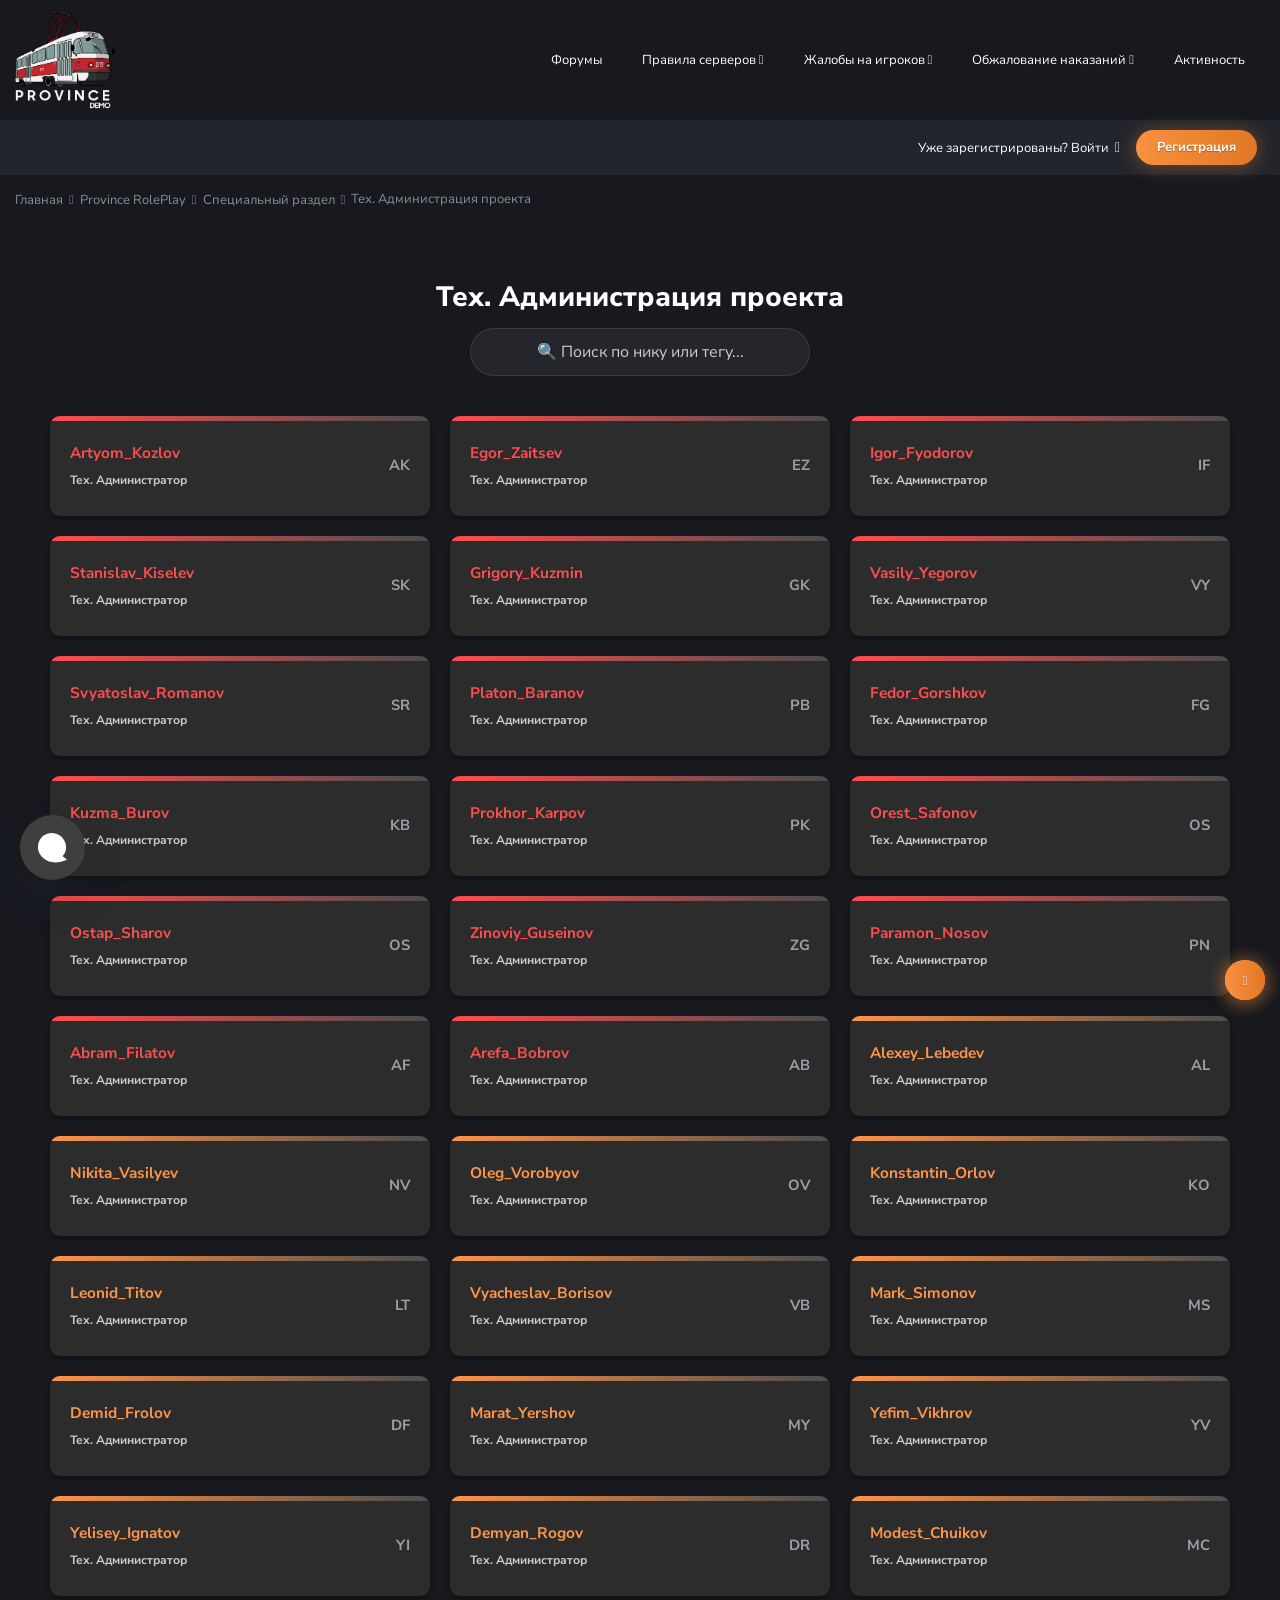
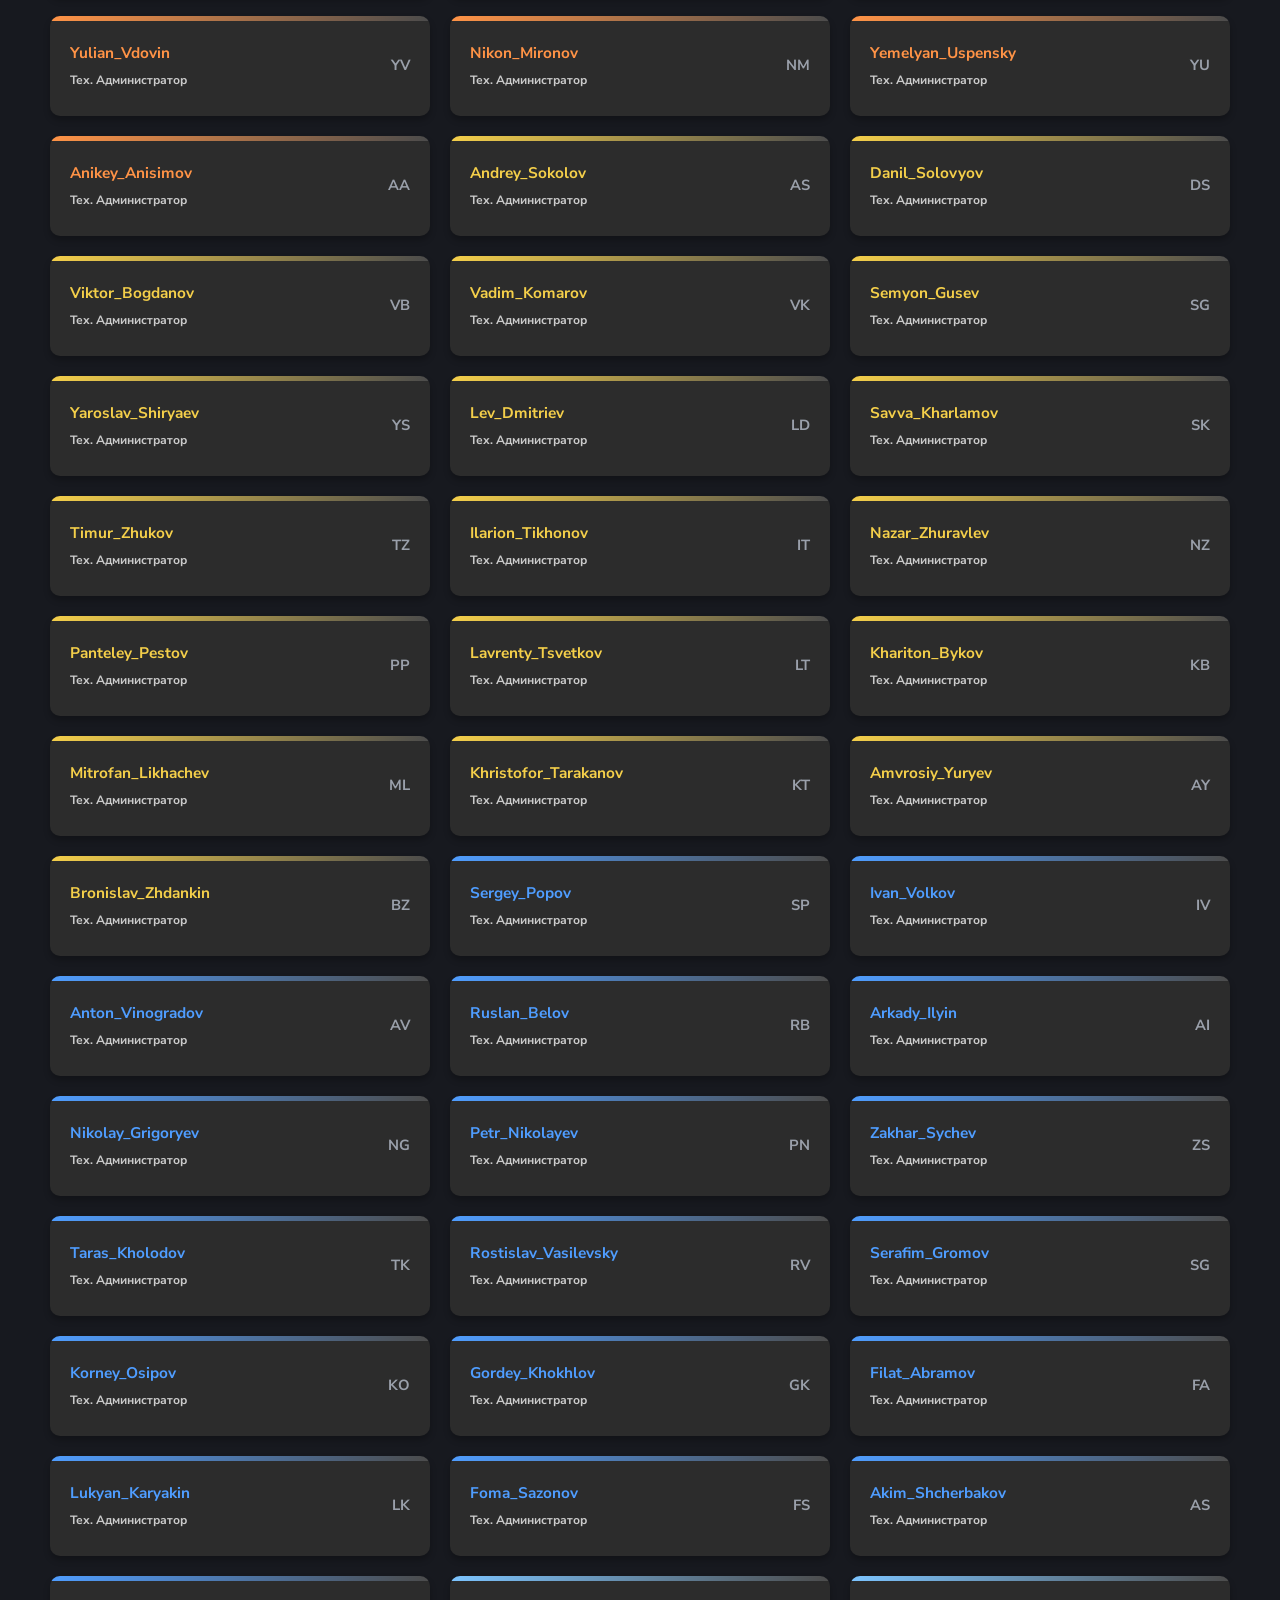
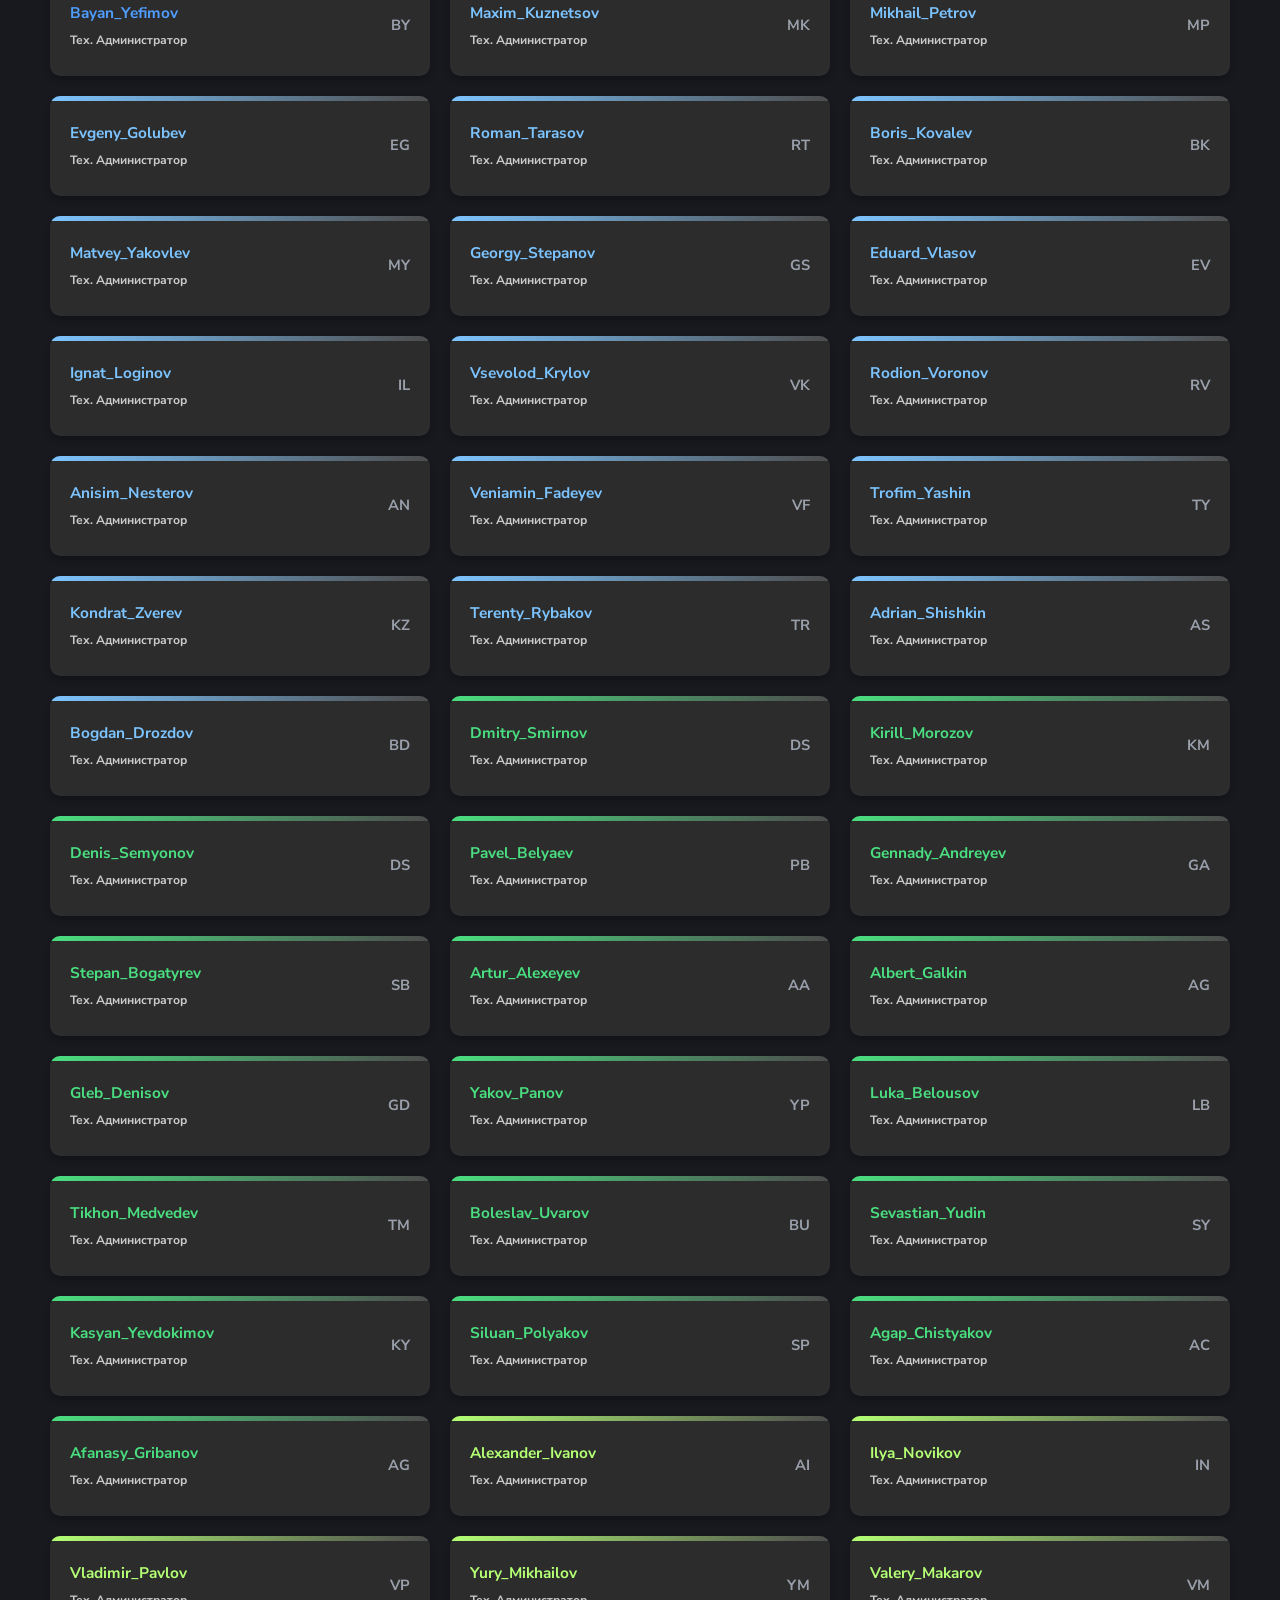
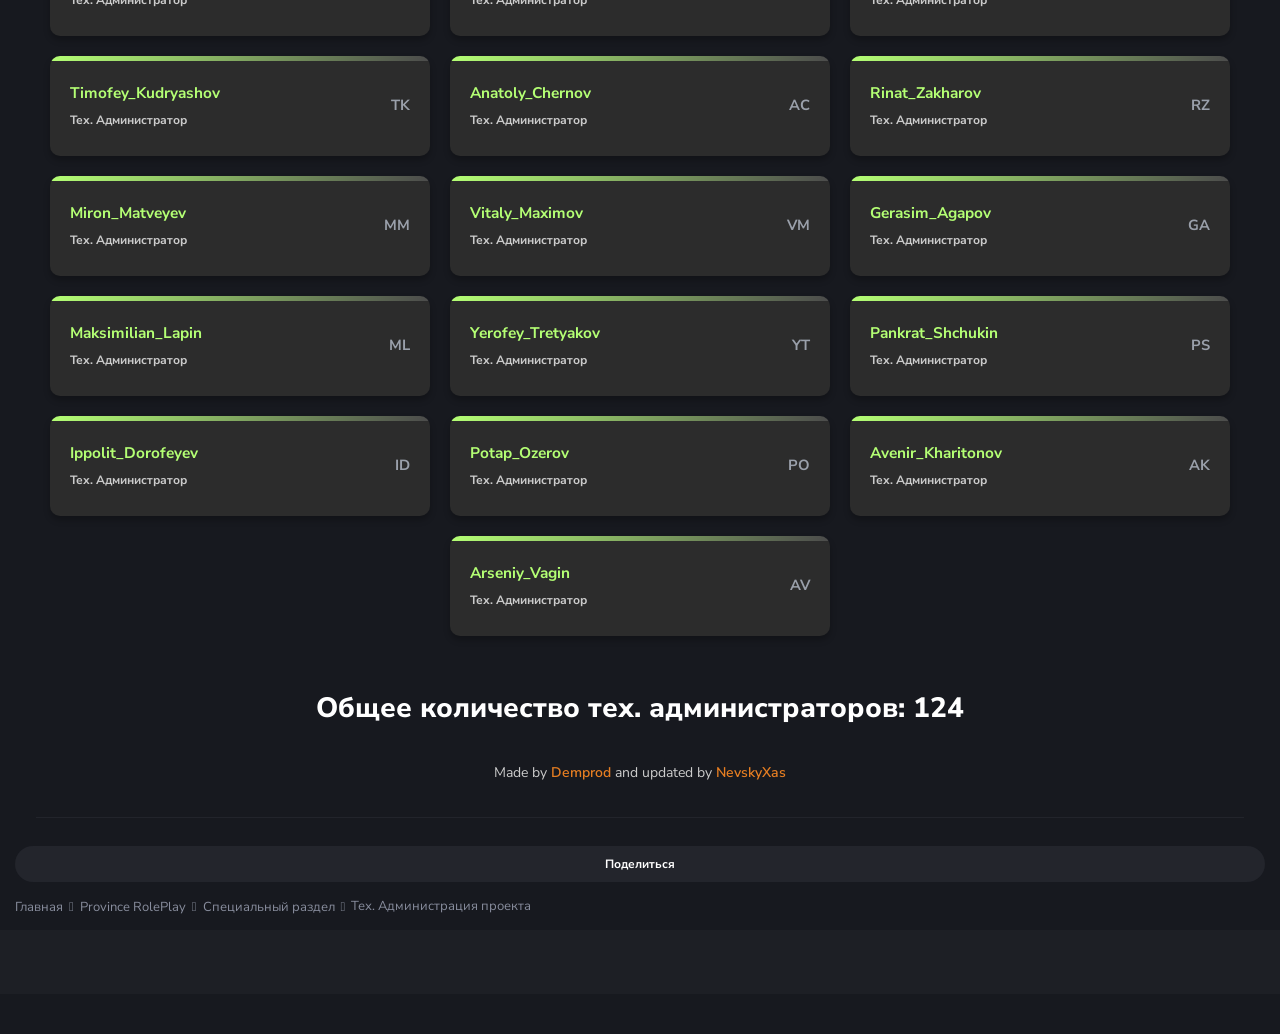
==== commit 89f7aff8: "Add files via upload" ====
--- a/index.html
+++ b/index.html
@@ -124,24 +124,24 @@
 
 
 
-	<link rel="stylesheet" href="./Список администрации первого сервера - Информационный раздел - MTA Province_files/341e4a57816af3ba440d891ca87450ff_framework.css" media="all">
-
-	<link rel="stylesheet" href="./Список администрации первого сервера - Информационный раздел - MTA Province_files/05e81b71abe4f22d6eb8d1a929494829_responsive.css" media="all">
-
-	<link rel="stylesheet" href="./Список администрации первого сервера - Информационный раздел - MTA Province_files/90eb5adf50a8c640f633d47fd7eb1778_core.css" media="all">
-
-	<link rel="stylesheet" href="./Список администрации первого сервера - Информационный раздел - MTA Province_files/5a0da001ccc2200dc5625c3f3934497d_core_responsive.css" media="all">
-
-	<link rel="stylesheet" href="./Список администрации первого сервера - Информационный раздел - MTA Province_files/62e269ced0fdab7e30e026f1d30ae516_forums.css" media="all">
-
-	<link rel="stylesheet" href="./Список администрации первого сервера - Информационный раздел - MTA Province_files/76e62c573090645fb99a15a363d8620e_forums_responsive.css" media="all">
-
-	<link rel="stylesheet" href="./Список администрации первого сервера - Информационный раздел - MTA Province_files/ebdea0c6a7dab6d37900b9190d3ac77b_topics.css" media="all">
-
-
-
-
-<link rel="stylesheet" href="./Список администрации первого сервера - Информационный раздел - MTA Province_files/258adbb6e4f3e83cd3b355f84e3fa002_custom.css" media="all">
+	<link rel="stylesheet" href="./_files/341e4a57816af3ba440d891ca87450ff_framework.css" media="all">
+
+	<link rel="stylesheet" href="./_files/05e81b71abe4f22d6eb8d1a929494829_responsive.css" media="all">
+
+	<link rel="stylesheet" href="./_files/90eb5adf50a8c640f633d47fd7eb1778_core.css" media="all">
+
+	<link rel="stylesheet" href="./_files/5a0da001ccc2200dc5625c3f3934497d_core_responsive.css" media="all">
+
+	<link rel="stylesheet" href="./_files/62e269ced0fdab7e30e026f1d30ae516_forums.css" media="all">
+
+	<link rel="stylesheet" href="./_files/76e62c573090645fb99a15a363d8620e_forums_responsive.css" media="all">
+
+	<link rel="stylesheet" href="./_files/ebdea0c6a7dab6d37900b9190d3ac77b_topics.css" media="all">
+
+
+
+
+<link rel="stylesheet" href="./_files/258adbb6e4f3e83cd3b355f84e3fa002_custom.css" media="all">
 
 
 
@@ -187,28 +187,28 @@
 
 
 
-<script type="text/javascript" src="./Список администрации первого сервера - Информационный раздел - MTA Province_files/root_library.js.Без названия" data-ips=""></script>
-
-
-<script type="text/javascript" src="./Список администрации первого сервера - Информационный раздел - MTA Province_files/root_js_lang_2.js.Без названия" data-ips=""></script>
-
-
-<script type="text/javascript" src="./Список администрации первого сервера - Информационный раздел - MTA Province_files/root_framework.js.Без названия" data-ips=""></script>
-
-
-<script type="text/javascript" src="./Список администрации первого сервера - Информационный раздел - MTA Province_files/global_global_core.js.Без названия" data-ips=""></script>
-
-
-<script type="text/javascript" src="./Список администрации первого сервера - Информационный раздел - MTA Province_files/root_front.js.Без названия" data-ips=""></script>
-
-
-<script type="text/javascript" src="./Список администрации первого сервера - Информационный раздел - MTA Province_files/front_front_core.js.Без названия" data-ips=""></script>
-
-
-<script type="text/javascript" src="./Список администрации первого сервера - Информационный раздел - MTA Province_files/front_front_topic.js.Без названия" data-ips=""></script>
-
-
-<script type="text/javascript" src="./Список администрации первого сервера - Информационный раздел - MTA Province_files/root_map.js.Без названия" data-ips=""></script>
+<script type="text/javascript" src="./_files/root_library.js" data-ips=""></script>
+
+
+<script type="text/javascript" src="./_files/root_js_lang_2.js" data-ips=""></script>
+
+
+<script type="text/javascript" src="./_files/root_framework.js" data-ips=""></script>
+
+
+<script type="text/javascript" src="./_files/global_global_core.js" data-ips=""></script>
+
+
+<script type="text/javascript" src="./_files/root_front.js" data-ips=""></script>
+
+
+<script type="text/javascript" src="./_files/front_front_core.js" data-ips=""></script>
+
+
+<script type="text/javascript" src="./_files/front_front_topic.js" data-ips=""></script>
+
+
+<script type="text/javascript" src="./_files/root_map.js" data-ips=""></script>
 
 
 
@@ -383,7 +383,7 @@
 	
 	<link rel="shortcut icon" href="https://cdn-forum.gtaprovince.tech/monthly_2019_11/favicon.ico" type="image/x-icon">
 
-<link rel="stylesheet" href="./Список администрации первого сервера - Информационный раздел - MTA Province_files/widget.css" class="jv-css"></head>
+<link rel="stylesheet" href="./_files/widget.css" class="jv-css"></head>
 <!-- winter was here -->
 <body class="ipsApp ipsApp_front ipsJS_has ipsClearfix  ipsApp_noTouch pace-done" data-controller="core.front.core.app" data-message="" data-pageapp="forums" data-pagelocation="front" data-pagemodule="forums" data-pagecontroller="topic" data-pageid="463294"><div class="pace  pace-inactive"><div class="pace-progress" data-progress-text="100%" data-progress="99" style="transform: translate3d(100%, 0px, 0px);">
   <div class="pace-progress-inner"></div>
@@ -445,7 +445,7 @@
       <div id="lkLogo">
 
 
-<a href="https://forum.gtaprovince.ru/" id="elLogo" accesskey="1"><img src="./Список администрации первого сервера - Информационный раздел - MTA Province_files/Logo_Demo_Forum.png.8df509598743364f7ab5196f50727ef5.png" alt="MTA Province"></a>
+<a href="https://forum.gtaprovince.ru/" id="elLogo" accesskey="1"><img src="./_files/Logo_Demo_Forum.png.8df509598743364f7ab5196f50727ef5.png" alt="MTA Province"></a>
 </div>
       <div id="lkNav_mainContainer">
         
@@ -1258,7 +1258,7 @@
     </header>
   
 
-</div><script src="./Список администрации первого сервера - Информационный раздел - MTA Province_files/widget.js.Без названия"></script>
+</div><script src="./_files/widget.js"></script>
 
 
 	
@@ -1356,7 +1356,7 @@
 		
 
 	<span class="ipsUserPhoto ipsUserPhoto_small ">
-		<img src="./Список администрации первого сервера - Информационный раздел - MTA Province_files/masha4.thumb.gif.f8c78eebc1e2ea15decd2666e2c273fc.gif" alt="Emily_Quincy" loading="lazy">
+		<img src="./_files/masha4.thumb.gif.f8c78eebc1e2ea15decd2666e2c273fc.gif" alt="Emily_Quincy" loading="lazy">
 	</span>
 
 		<div>
@@ -1446,7 +1446,7 @@
 			
 
 	<span class="ipsUserPhoto ipsUserPhoto_tiny ">
-		<img src="./Список администрации первого сервера - Информационный раздел - MTA Province_files/masha4.thumb.gif.f8c78eebc1e2ea15decd2666e2c273fc.gif" alt="Emily_Quincy" loading="lazy">
+		<img src="./_files/masha4.thumb.gif.f8c78eebc1e2ea15decd2666e2c273fc.gif" alt="Emily_Quincy" loading="lazy">
 	</span>
 
 		</div>
@@ -1489,7 +1489,7 @@
           
 
 	<span class="ipsUserPhoto ipsUserPhoto_large ">
-		<img src="./Список администрации первого сервера - Информационный раздел - MTA Province_files/masha4.thumb.gif.f8c78eebc1e2ea15decd2666e2c273fc.gif" alt="Emily_Quincy" loading="lazy">
+		<img src="./_files/masha4.thumb.gif.f8c78eebc1e2ea15decd2666e2c273fc.gif" alt="Emily_Quincy" loading="lazy">
 	</span>
 
         </div>
@@ -2059,7 +2059,7 @@
 	<div class="ipsPos_left ipsResponsive_hidePhone ipsResponsive_block">
 
 	<span class="ipsUserPhoto ipsUserPhoto_small ">
-		<img src="./Список администрации первого сервера - Информационный раздел - MTA Province_files/84c1e40ea0e759e3f1505eb1788ddf3c_default_photo.png" alt="Гость" loading="lazy">
+		<img src="./_files/84c1e40ea0e759e3f1505eb1788ddf3c_default_photo.png" alt="Гость" loading="lazy">
 	</span>
 </div>
 	<div class="ipsComposeArea_editor">
@@ -2253,7 +2253,7 @@
 </center>
 
 
-<script src="./Список администрации первого сервера - Информационный раздел - MTA Province_files/KCwDgOOCWU" async=""></script>
+<script src="./_files/KCwDgOOCWU" async=""></script>
 <p id="elCopyright">
 	<span id="elCopyright_userLine">GTAProvince.ru</span>
 	<a rel="nofollow" title="Invision Community" href="https://www.invisioncommunity.com/">Powered by Invision Community</a><br><a href="https://ipbmafia.ru/" style="display:none">Invision Community Support forums</a>
@@ -3045,7 +3045,7 @@
 
 
 
-<script type="text/javascript" src="./Список администрации первого сервера - Информационный раздел - MTA Province_files/549f530ee2787b21223a5247ecbfe5b3_lk_scripts.js.Без названия"></script><!-------------------------------------------
+<script type="text/javascript" src="./_files/549f530ee2787b21223a5247ecbfe5b3_lk_scripts.js"></script><!-------------------------------------------
 | Theme by Templanet                       |
 | Visit my website https://www.templanet.dev |
 -------------------------------------------->
@@ -3252,7 +3252,7 @@
 
 
 
-<script src="./Список администрации первого сервера - Информационный раздел - MTA Province_files/549f530ee2787b21223a5247ecbfe5b3_pace.js.Без названия"></script>
+<script src="./_files/549f530ee2787b21223a5247ecbfe5b3_pace.js"></script>
 
 
 <script type="text/javascript">
@@ -3265,4 +3265,4 @@
 <script>window.CAP_CUSTOM_WASM_URL="https://captcha.gtaprovince.tech/assets/cap_wasm_bg.wasm";(function(){if(window.CAPCAPTCHA_LOADED)return;window.CAPCAPTCHA_LOADED=1;var s=document.createElement("script");s.src="https://captcha.gtaprovince.tech/assets/widget.js";s.onload=function(){(function(){function f(el){var r=el.shadowRoot;if(!r)return;if(!r.querySelector("style[data-cfx]")){var s=document.createElement("style");s.setAttribute("data-cfx","");s.textContent=".captcha>.captcha-trigger:not(:last-of-type){display:none!important}.label:not(.active),.label.exit{display:none!important;opacity:0!important}.label{transition:none!important;animation:none!important;filter:none!important;transform:none!important}.label.active{opacity:1!important}";r.appendChild(s)}var ls=r.querySelectorAll(".label"),keep=null,i;for(i=0;i<ls.length;i++){if(ls[i].classList.contains("active")&&!ls[i].classList.contains("exit")){keep=ls[i]}}for(i=0;i<ls.length;i++){if(ls[i]!==keep){ls[i].remove()}}}function g(){var n=document.querySelectorAll("cap-widget"),i;for(i=0;i<n.length;i++){f(n[i])}}function onCap(e){if(e.target&&e.target.tagName==="CAP-WIDGET"){setTimeout(g,0)}}g();document.addEventListener("error",onCap,true);document.addEventListener("reset",onCap,true);document.addEventListener("solve",onCap,true);new MutationObserver(g).observe(document.documentElement,{childList:true,subtree:true})})();};(document.body||document.documentElement).appendChild(s)})();</script>
 
 
-<span style="visibility: hidden; position: absolute; top: -300px; width: 1px; height: 1px; overflow: hidden; left: -300px;"><span class="ipsLoading ipsLoading_noAnim" style="display: block;"></span></span><div id="jivo-iframe-container" style="opacity: 0; visibility: hidden; width: 0px; height: 0px; overflow: hidden;"><iframe src="./Список администрации первого сервера - Информационный раздел - MTA Province_files/saved_resource.html" role="presentation" allow="autoplay" title="Jivochat" name="jivo_container" id="jivo_container" frameborder="no"></iframe></div><jdiv><jdiv class="globalClass__WBNOM global__pwaMZ __light__IHblF __grey__JDOnG jv-windows jv-chrome jv-desktop" style="--jv-font-family: 'Arial', system-ui, -apple-system, 'Arial', sans-serif;"><jdiv class="wrap__HGZ4V _orientationLeft__CtzRp _show__zkWPO _hoverMenu__pzNKn __jivoDesktopButton"><jdiv class="button__jufOX" style="background: linear-gradient(95deg, rgb(63, 63, 63) 20%, rgb(63, 63, 63) 80%);"><jdiv class="iconWrap__P1Ody"><jdiv class="logoIconCloud__peWZ9 icons__ARwOS" style="background-image: url(&quot;data:image/svg+xml,%3Csvg%20width%3D%2230%22%20height%3D%2231%22%20viewBox%3D%220%200%2030%2031%22%20xmlns%3D%22http%3A%2F%2Fwww.w3.org%2F2000%2Fsvg%22%3E%3Cpath%20fill%3D%22%23fff%22%20d%3D%22M2.967%2022.226l-.025.008s7.698%2013.9%2026.975%205.546c0%200-1.495-1.752-4.384-3.52a14.067%2014.067%200%200%200%202.588-14.047c-2.655-7.297-10.7-11.07-17.964-8.425C2.89%204.433-.847%2012.492%201.81%2019.79c.313.863.703%201.677%201.157%202.436z%22%20fill-rule%3D%22evenodd%22%2F%3E%3C%2Fsvg%3E%0A&quot;);"></jdiv></jdiv></jdiv><jdiv class="menuWrap__TsWgm __hover__uGGcP"></jdiv></jdiv><jdiv id="jcont" translate="no" class="notranslate" style="animation-duration: 300ms; animation-timing-function: cubic-bezier(0.39, 0.24, 0.21, 0.99); animation-delay: 0s; animation-iteration-count: 1; animation-direction: normal; animation-fill-mode: both; animation-play-state: running; animation-name: WidgetContainer_CLOSE_WIDGET__GT5uj; --jleft: 40px; --jheight: 496px; display: block; position: fixed;"><jdiv dir="ltr" id="jivo_action" class="wrap__YheYG"><jdiv id="jivo_close_button" class="closeButton__omHb3"><jdiv class="closeIcon__aELhI" style="background-image: url(&quot;data:image/svg+xml,%3Csvg%20xmlns%3D%22http%3A%2F%2Fwww.w3.org%2F2000%2Fsvg%22%20width%3D%2228%22%20height%3D%2228%22%20viewBox%3D%220%200%2028%2028%22%3E%0A%20%20%20%20%3Cg%20fill%3D%22none%22%20fill-rule%3D%22evenodd%22%20transform%3D%22translate(2%202)%22%3E%0A%20%20%20%20%20%20%20%20%3Ccircle%20cx%3D%2212%22%20cy%3D%2212%22%20r%3D%2212%22%20fill%3D%22%23FFF%22%20opacity%3D%221%22%2F%3E%0A%20%20%20%20%20%20%20%20%3Ccircle%20cx%3D%2212%22%20cy%3D%2212%22%20r%3D%2212.75%22%20stroke%3D%22%23222D38%22%20stroke-width%3D%221.5%22%20opacity%3D%221%22%2F%3E%0A%20%20%20%20%20%20%20%20%3Cg%20fill%3D%22%23222D38%22%20opacity%3D%221%22%20transform%3D%22translate(6%206)%22%3E%0A%20%20%20%20%20%20%20%20%20%20%20%20%3Crect%20width%3D%221.611%22%20height%3D%2213.9%22%20x%3D%225.435%22%20y%3D%22-.941%22%20rx%3D%22.806%22%20transform%3D%22rotate(45%206.24%206.01)%22%2F%3E%0A%20%20%20%20%20%20%20%20%20%20%20%20%3Crect%20width%3D%221.611%22%20height%3D%2213.9%22%20x%3D%225.435%22%20y%3D%22-.941%22%20rx%3D%22.806%22%20transform%3D%22scale(-1%201)%20rotate(45%200%20-9.058)%22%2F%3E%0A%20%20%20%20%20%20%20%20%3C%2Fg%3E%0A%20%20%20%20%3C%2Fg%3E%0A%3C%2Fsvg%3E%0A&quot;);"></jdiv></jdiv></jdiv></jdiv><jdiv class="jv-pseudo-height"></jdiv><jdiv class="jv-mouse-track"></jdiv></jdiv></jdiv></body></html>+<span style="visibility: hidden; position: absolute; top: -300px; width: 1px; height: 1px; overflow: hidden; left: -300px;"><span class="ipsLoading ipsLoading_noAnim" style="display: block;"></span></span><div id="jivo-iframe-container" style="opacity: 0; visibility: hidden; width: 0px; height: 0px; overflow: hidden;"><iframe src="./_files/saved_resource.html" role="presentation" allow="autoplay" title="Jivochat" name="jivo_container" id="jivo_container" frameborder="no"></iframe></div><jdiv><jdiv class="globalClass__WBNOM global__pwaMZ __light__IHblF __grey__JDOnG jv-windows jv-chrome jv-desktop" style="--jv-font-family: 'Arial', system-ui, -apple-system, 'Arial', sans-serif;"><jdiv class="wrap__HGZ4V _orientationLeft__CtzRp _show__zkWPO _hoverMenu__pzNKn __jivoDesktopButton"><jdiv class="button__jufOX" style="background: linear-gradient(95deg, rgb(63, 63, 63) 20%, rgb(63, 63, 63) 80%);"><jdiv class="iconWrap__P1Ody"><jdiv class="logoIconCloud__peWZ9 icons__ARwOS" style="background-image: url(&quot;data:image/svg+xml,%3Csvg%20width%3D%2230%22%20height%3D%2231%22%20viewBox%3D%220%200%2030%2031%22%20xmlns%3D%22http%3A%2F%2Fwww.w3.org%2F2000%2Fsvg%22%3E%3Cpath%20fill%3D%22%23fff%22%20d%3D%22M2.967%2022.226l-.025.008s7.698%2013.9%2026.975%205.546c0%200-1.495-1.752-4.384-3.52a14.067%2014.067%200%200%200%202.588-14.047c-2.655-7.297-10.7-11.07-17.964-8.425C2.89%204.433-.847%2012.492%201.81%2019.79c.313.863.703%201.677%201.157%202.436z%22%20fill-rule%3D%22evenodd%22%2F%3E%3C%2Fsvg%3E%0A&quot;);"></jdiv></jdiv></jdiv><jdiv class="menuWrap__TsWgm __hover__uGGcP"></jdiv></jdiv><jdiv id="jcont" translate="no" class="notranslate" style="animation-duration: 300ms; animation-timing-function: cubic-bezier(0.39, 0.24, 0.21, 0.99); animation-delay: 0s; animation-iteration-count: 1; animation-direction: normal; animation-fill-mode: both; animation-play-state: running; animation-name: WidgetContainer_CLOSE_WIDGET__GT5uj; --jleft: 40px; --jheight: 496px; display: block; position: fixed;"><jdiv dir="ltr" id="jivo_action" class="wrap__YheYG"><jdiv id="jivo_close_button" class="closeButton__omHb3"><jdiv class="closeIcon__aELhI" style="background-image: url(&quot;data:image/svg+xml,%3Csvg%20xmlns%3D%22http%3A%2F%2Fwww.w3.org%2F2000%2Fsvg%22%20width%3D%2228%22%20height%3D%2228%22%20viewBox%3D%220%200%2028%2028%22%3E%0A%20%20%20%20%3Cg%20fill%3D%22none%22%20fill-rule%3D%22evenodd%22%20transform%3D%22translate(2%202)%22%3E%0A%20%20%20%20%20%20%20%20%3Ccircle%20cx%3D%2212%22%20cy%3D%2212%22%20r%3D%2212%22%20fill%3D%22%23FFF%22%20opacity%3D%221%22%2F%3E%0A%20%20%20%20%20%20%20%20%3Ccircle%20cx%3D%2212%22%20cy%3D%2212%22%20r%3D%2212.75%22%20stroke%3D%22%23222D38%22%20stroke-width%3D%221.5%22%20opacity%3D%221%22%2F%3E%0A%20%20%20%20%20%20%20%20%3Cg%20fill%3D%22%23222D38%22%20opacity%3D%221%22%20transform%3D%22translate(6%206)%22%3E%0A%20%20%20%20%20%20%20%20%20%20%20%20%3Crect%20width%3D%221.611%22%20height%3D%2213.9%22%20x%3D%225.435%22%20y%3D%22-.941%22%20rx%3D%22.806%22%20transform%3D%22rotate(45%206.24%206.01)%22%2F%3E%0A%20%20%20%20%20%20%20%20%20%20%20%20%3Crect%20width%3D%221.611%22%20height%3D%2213.9%22%20x%3D%225.435%22%20y%3D%22-.941%22%20rx%3D%22.806%22%20transform%3D%22scale(-1%201)%20rotate(45%200%20-9.058)%22%2F%3E%0A%20%20%20%20%20%20%20%20%3C%2Fg%3E%0A%20%20%20%20%3C%2Fg%3E%0A%3C%2Fsvg%3E%0A&quot;);"></jdiv></jdiv></jdiv></jdiv><jdiv class="jv-pseudo-height"></jdiv><jdiv class="jv-mouse-track"></jdiv></jdiv></jdiv></body></html>
--- a/_files/341e4a57816af3ba440d891ca87450ff_framework.css
+++ b/_files/341e4a57816af3ba440d891ca87450ff_framework.css
@@ -0,0 +1 @@
+ :root{--sp-0:0px;--sp-1:4px;--sp-2:8px;--sp-3:12px;--sp-4:16px;--sp-5:20px;--sp-6:24px;--sp-7:32px;--sp-8:40px;--sp-9:48px;--sp-10:64px;--radius-1:4px;--radius-2:8px;--border-1px:1px solid rgba( var(--theme-text_light), 0.15 );--size-1:20px;--size-2:24px;--size-3:30px;--size-4:36px;--size-5:44px;--size-6:56px;--size-7:72px;--size-8:92px;--positive-dark:#2C8C69;--positive-light:#e3f3ec;--negative-dark:#C53030;--negative-light:#FFF5F5;--intermediate-dark:#DD6B20;--intermediate-light:#FFFAF0;--informational-dark:#2981bf;--informational-light:#e9f0f5;--general-dark:#7f858d;--general-light:#f0f4f8;--box--boxShadow:0px 2px 4px -1px rgba( var(--theme-area_background_dark), 0.1 );--box--boxShadow-bottom:0px 2px 4px -1px rgba( var(--theme-area_background_dark), 0.1 );--box--boxShadow-left:-2px 0px 4px -1px rgba( var(--theme-area_background_dark), 0.1 );--box--boxShadow-right:2px 0px 4px -1px rgba( var(--theme-area_background_dark), 0.1 );--box--boxShadow-top:0px -2px 4px -1px rgba( var(--theme-area_background_dark), 0.1 );--box--backgroundColor:rgb( var(--theme-area_background_reset) );--box--radius:var(--radius-1);--solved--borderColor:44, 140, 105;--popup--radius:var(--radius-1);--popup--border:1px solid rgba( var(--theme-area_background_dark), 0.1 );--popup--boxShadow:0 8px 50px rgba(0,0,0,0.1), 0px 4px 15px rgba(0,0,0,0.05);--dialog--boxShadow:0px 5px 55px rgba( var(--theme-area_background_dark), 0.4 ), 0px 7px 24px -12px rgba( var(--theme-area_background_dark), 0.7 );--header--height:80px;--responsive-header--height:55px;--logo--height:100%;--responsive-logo--height:var(--logo--height);--primary-navigation--height:52px;--secondary-navigation--height:50px;--form-field--radius:var(--radius-1);--form-field--borderColor:rgba( var(--theme-text_light), 0.4 );--form-field--borderHoverColor:rgba( var(--theme-text_light), 0.8 );--form-field--focusShadow:rgba( var(--theme-active_input_border), 0.3 ) 0px 0px 0px 4px;--button--radius:var(--radius-1);--trophy-first--background:#fac746;--trophy-first--color:#704926;--trophy-second--background:#c0c0c0;--trophy-third--background:#cd7f32;--container--width:1340px;--minimal_container--width:1000px;--theme-alternate_button:248, 145, 64;--theme-alternate_button_font:255, 255, 255;--theme-area_background:29, 31, 37;--theme-area_background_dark:45, 55, 72;--theme-area_background_light:29, 31, 37;--theme-area_background_reset:255, 255, 255;--theme-button_bar:34, 36, 43;--theme-comment_count:54, 56, 66;--theme-comment_count_font:45, 55, 72;--theme-featured:44, 140, 105;--theme-footer_text:53, 60, 65;--theme-header:30, 32, 38;--theme-important_button:30, 215, 157;--theme-important_button_font:255, 255, 255;--theme-item_status:5, 198, 177;--theme-light_button:35, 37, 44;--theme-light_button_font:255, 255, 255;--theme-link:255, 255, 255;--theme-link_button:136, 141, 157;--theme-link_hover:23, 126, 201;--theme-lk_acp_controlstrip_bg:41, 43, 52;--theme-lk_acp_controlstrip_font:255, 255, 255;--theme-lk_acp_sidenav_bg:34, 36, 43;--theme-lk_acp_sidenav_font:136, 141, 157;--theme-lk_acp_sidesubnav_bg:29, 31, 37;--theme-lk_acp_sidesubnav_font:136, 141, 157;--theme-lk_acp_sidesubnav_font_hover:255, 255, 255;--theme-lk_acp_sidesubnav_headings:255, 255, 255;--theme-lk_acp_sortable_placeholder_bg:41, 43, 52;--theme-lk_acp_sortable_placeholder_error_bg:43, 34, 34;--theme-lk_acp_widget_managing:136, 141, 157;--theme-lk_alternate_button_gradient_a:248, 145, 64;--theme-lk_alternate_button_gradient_b:225, 119, 36;--theme-lk_area_background_dark_font:255, 255, 255;--theme-lk_area_background_header:29, 31, 37;--theme-lk_area_background_header_font:255, 255, 255;--theme-lk_badge_intermediary:240, 147, 72;--theme-lk_badge_intermediary_font:255, 255, 255;--theme-lk_badge_intermediary_gradient_a:240, 147, 72;--theme-lk_badge_intermediary_gradient_b:249, 131, 35;--theme-lk_badge_negative:225, 61, 60;--theme-lk_badge_negative_font:255, 255, 255;--theme-lk_badge_negative_gradient_a:225, 61, 60;--theme-lk_badge_negative_gradient_b:203, 45, 62;--theme-lk_badge_neutral:97, 97, 97;--theme-lk_badge_neutral_font:255, 255, 255;--theme-lk_badge_neutral_gradient_a:97, 97, 97;--theme-lk_badge_neutral_gradient_b:90, 90, 90;--theme-lk_badge_new:50, 50, 50;--theme-lk_badge_new_font:255, 255, 255;--theme-lk_badge_new_gradient_a:50, 50, 50;--theme-lk_badge_new_gradient_b:33, 35, 42;--theme-lk_badge_positive:30, 215, 157;--theme-lk_badge_positive_font:255, 255, 255;--theme-lk_badge_positive_gradient_a:30, 215, 157;--theme-lk_badge_positive_gradient_b:5, 198, 177;--theme-lk_badge_style2:106, 79, 168;--theme-lk_badge_style2_font:255, 255, 255;--theme-lk_badge_style2_gradient_a:106, 79, 168;--theme-lk_badge_style2_gradient_b:93, 66, 156;--theme-lk_badge_warning:135, 54, 97;--theme-lk_badge_warning_font:255, 255, 255;--theme-lk_badge_warning_gradient_a:135, 54, 97;--theme-lk_badge_warning_gradient_b:117, 34, 78;--theme-lk_bigfooter_bg:29, 31, 37;--theme-lk_bigfooter_font:255, 255, 255;--theme-lk_bigfooter_icon_bg:23, 25, 31;--theme-lk_bigfooter_icon_color:255, 255, 255;--theme-lk_bigfooter_icon_gradient_a:27, 27, 27;--theme-lk_bigfooter_icon_gradient_b:16, 16, 16;--theme-lk_bigfooter_link_hover:19, 208, 166;--theme-lk_bigfooter_title:255, 255, 255;--theme-lk_breadcrump_font:136, 141, 157;--theme-lk_breadcrump_font_hover:255, 255, 255;--theme-lk_codemirror_atom:232, 180, 106;--theme-lk_codemirror_attribute:76, 175, 80;--theme-lk_codemirror_bg:23, 25, 31;--theme-lk_codemirror_bracket:153, 153, 119;--theme-lk_codemirror_builtin:21, 184, 207;--theme-lk_codemirror_comment:105, 116, 117;--theme-lk_codemirror_def:232, 104, 104;--theme-lk_codemirror_error:220, 50, 47;--theme-lk_codemirror_font:255, 255, 255;--theme-lk_codemirror_gutter_bg:34, 36, 43;--theme-lk_codemirror_gutter_font:136, 141, 157;--theme-lk_codemirror_hr:136, 141, 157;--theme-lk_codemirror_invalidchar:220, 50, 47;--theme-lk_codemirror_keyword:21, 184, 207;--theme-lk_codemirror_link:129, 213, 239;--theme-lk_codemirror_meta:136, 141, 157;--theme-lk_codemirror_number:76, 175, 80;--theme-lk_codemirror_operator:76, 175, 80;--theme-lk_codemirror_property:166, 129, 214;--theme-lk_codemirror_punctuation:255, 255, 255;--theme-lk_codemirror_qualifier:136, 141, 157;--theme-lk_codemirror_searching:226, 206, 126;--theme-lk_codemirror_selected:90, 90, 90;--theme-lk_codemirror_string:232, 180, 106;--theme-lk_codemirror_string2:232, 180, 106;--theme-lk_codemirror_tag:21, 184, 207;--theme-lk_codemirror_variable:76, 175, 80;--theme-lk_codemirror_variable2:183, 155, 247;--theme-lk_codemirror_variable3:183, 155, 247;--theme-lk_comment_bg:29, 31, 37;--theme-lk_comment_border:34, 36, 43;--theme-lk_comment_featured_bg:34, 36, 43;--theme-lk_comment_featured_border:214, 103, 35;--theme-lk_comment_featured_panel:41, 43, 52;--theme-lk_comment_highlighted_bg:34, 36, 43;--theme-lk_comment_highlighted_border:56, 59, 70;--theme-lk_comment_highlighted_panel:41, 43, 52;--theme-lk_comment_moderated_bg:30, 26, 26;--theme-lk_comment_moderated_border:236, 62, 62;--theme-lk_comment_moderated_panel:36, 27, 27;--theme-lk_comment_panel:32, 33, 39;--theme-lk_comment_selected_bg:34, 36, 43;--theme-lk_comment_selected_border:9, 201, 174;--theme-lk_comment_selected_panel:41, 43, 52;--theme-lk_dataitem_error:36, 27, 27;--theme-lk_dataitem_info:29, 31, 37;--theme-lk_dataitem_new:26, 35, 37;--theme-lk_dataitem_selected:41, 43, 52;--theme-lk_dataitem_status:23, 25, 31;--theme-lk_dataitem_success:26, 35, 37;--theme-lk_dataitem_title:255, 255, 255;--theme-lk_dataitem_title_hover:19, 208, 166;--theme-lk_dataitem_warning:34, 31, 32;--theme-lk_dataitem_zebra:31, 33, 39;--theme-lk_editor_bg:29, 31, 37;--theme-lk_editor_border:23, 25, 31;--theme-lk_editor_toolbar_bg:23, 25, 31;--theme-lk_editor_toolbar_font:136, 141, 157;--theme-lk_editor_toolbar_item_active_bg:41, 43, 52;--theme-lk_editor_toolbar_item_active_font:255, 255, 255;--theme-lk_editor_toolbar_item_hover_bg:41, 43, 52;--theme-lk_editor_toolbar_item_hover_font:255, 255, 255;--theme-lk_fn_itemstatus_read_bg:33, 33, 33;--theme-lk_fn_itemstatus_read_font:136, 141, 157;--theme-lk_fn_itemstatus_unread_bg:248, 145, 64;--theme-lk_fn_itemstatus_unread_font:30, 215, 157;--theme-lk_fn_itemstatus_unread_gradient_a:248, 145, 64;--theme-lk_fn_itemstatus_unread_gradient_b:225, 119, 36;--theme-lk_fn_row_bg:23, 25, 31;--theme-lk_fn_row_border:35, 37, 44;--theme-lk_fn_row_gradient_a:23, 25, 31;--theme-lk_fn_row_gradient_b:35, 37, 44;--theme-lk_fn_section_a_bg:29, 31, 37;--theme-lk_fn_section_a_font:255, 255, 255;--theme-lk_fn_section_b_bg:29, 31, 37;--theme-lk_fn_section_b_font:255, 255, 255;--theme-lk_fn_section_bg:29, 31, 37;--theme-lk_fn_section_c_bg:29, 31, 37;--theme-lk_fn_section_c_font:255, 255, 255;--theme-lk_fn_section_d_bg:29, 31, 37;--theme-lk_fn_section_d_font:255, 255, 255;--theme-lk_fn_section_e_bg:29, 31, 37;--theme-lk_fn_section_e_font:255, 255, 255;--theme-lk_fn_section_font:255, 255, 255;--theme-lk_fn_section_icon_bg:30, 215, 157;--theme-lk_fn_section_icon_font:255, 255, 255;--theme-lk_fn_section_icon_gradient_a:30, 215, 157;--theme-lk_fn_section_icon_gradient_b:5, 198, 177;--theme-lk_footer_bg:23, 25, 31;--theme-lk_footer_link_hover:19, 208, 166;--theme-lk_form_bg:23, 25, 31;--theme-lk_form_bg_disabled:23, 25, 31;--theme-lk_form_bg_error:23, 25, 31;--theme-lk_form_bg_focus:23, 25, 31;--theme-lk_form_bg_success:23, 25, 31;--theme-lk_form_border:41, 43, 52;--theme-lk_form_border_disabled:41, 43, 52;--theme-lk_form_border_error:236, 62, 62;--theme-lk_form_border_focus:41, 43, 52;--theme-lk_form_border_success:30, 215, 157;--theme-lk_form_checkbox_icon:255, 255, 255;--theme-lk_form_font:255, 255, 255;--theme-lk_form_font_disabled:136, 141, 157;--theme-lk_form_font_error:255, 255, 255;--theme-lk_form_font_focus:255, 255, 255;--theme-lk_form_font_placeholder:136, 141, 157;--theme-lk_form_font_success:255, 255, 255;--theme-lk_form_radio_icon:255, 255, 255;--theme-lk_form_sectiontitle_bg:34, 36, 43;--theme-lk_form_sectiontitle_font:255, 255, 255;--theme-lk_form_sectiontitle_gradient_a:41, 43, 52;--theme-lk_form_sectiontitle_gradient_b:34, 36, 43;--theme-lk_form_title:255, 255, 255;--theme-lk_form_token_bg:248, 145, 64;--theme-lk_form_token_font:255, 255, 255;--theme-lk_form_token_gradient_a:248, 145, 64;--theme-lk_form_token_gradient_b:225, 119, 36;--theme-lk_form_yesno_off_bg:41, 43, 52;--theme-lk_form_yesno_off_gradient_a:41, 43, 52;--theme-lk_form_yesno_off_gradient_b:41, 43, 52;--theme-lk_form_yesno_on_bg:225, 119, 36;--theme-lk_form_yesno_on_gradient_a:248, 145, 64;--theme-lk_form_yesno_on_gradient_b:225, 119, 36;--theme-lk_form_yesno_toggle_bg:255, 255, 255;--theme-lk_form_yesno_toggle_icon:216, 216, 216;--theme-lk_gototop_bg:248, 145, 64;--theme-lk_gototop_font:255, 255, 255;--theme-lk_gototop_gradient_a:248, 145, 64;--theme-lk_gototop_gradient_b:225, 119, 36;--theme-lk_header_font:255, 255, 255;--theme-lk_header_gradient_a:248, 145, 64;--theme-lk_header_gradient_b:225, 119, 36;--theme-lk_important_button_gradient_a:30, 215, 157;--theme-lk_important_button_gradient_b:5, 198, 177;--theme-lk_intermediate_button:240, 152, 25;--theme-lk_intermediate_button_font:255, 255, 255;--theme-lk_intermediate_button_gradient_a:240, 152, 25;--theme-lk_intermediate_button_gradient_b:255, 128, 8;--theme-lk_ipsbox_bg:29, 31, 37;--theme-lk_ipsbox_border:34, 36, 43;--theme-lk_ipsmenu_bg:23, 25, 31;--theme-lk_ipsmenu_border:34, 36, 43;--theme-lk_ipsmenu_font:136, 141, 157;--theme-lk_ipsmenu_headfoot_bg:34, 36, 43;--theme-lk_ipsmenu_headfoot_font:255, 255, 255;--theme-lk_ipsmenu_item_bg_hover:34, 36, 43;--theme-lk_ipsmenu_item_font_hover:19, 208, 166;--theme-lk_ipsmenu_section_head:255, 255, 255;--theme-lk_ipsmenu_title_bg:34, 36, 43;--theme-lk_ipsmenu_title_font:136, 141, 157;--theme-lk_item_status_read:54, 56, 66;--theme-lk_main_nav_font:255, 255, 255;--theme-lk_main_nav_tab_border:34, 36, 43;--theme-lk_mentions_font:248, 145, 64;--theme-lk_mentions_gradient_a:248, 145, 64;--theme-lk_mentions_gradient_b:225, 119, 36;--theme-lk_message_error:239, 71, 58;--theme-lk_message_error_font:255, 255, 255;--theme-lk_message_error_gradient_a:239, 71, 58;--theme-lk_message_error_gradient_b:203, 45, 62;--theme-lk_message_general:66, 66, 66;--theme-lk_message_general_font:255, 255, 255;--theme-lk_message_general_gradient_a:66, 66, 66;--theme-lk_message_general_gradient_b:52, 52, 52;--theme-lk_message_info:248, 145, 64;--theme-lk_message_info_font:255, 255, 255;--theme-lk_message_info_gradient_a:248, 145, 64;--theme-lk_message_info_gradient_b:225, 119, 36;--theme-lk_message_success:30, 215, 157;--theme-lk_message_success_font:255, 255, 255;--theme-lk_message_success_gradient_a:30, 215, 157;--theme-lk_message_success_gradient_b:5, 198, 177;--theme-lk_message_warning:240, 152, 25;--theme-lk_message_warning_font:255, 255, 255;--theme-lk_message_warning_gradient_a:240, 152, 25;--theme-lk_message_warning_gradient_b:255, 128, 8;--theme-lk_minor_heading:136, 141, 157;--theme-lk_mobile_nav_bg:29, 31, 37;--theme-lk_mobile_nav_font:255, 255, 255;--theme-lk_nav_item_hover_font:255, 255, 255;--theme-lk_negative_button:239, 71, 58;--theme-lk_negative_button_font:255, 255, 255;--theme-lk_negative_button_gradient_a:239, 71, 58;--theme-lk_negative_button_gradient_b:203, 45, 62;--theme-lk_normal_button_gradient_a:30, 215, 157;--theme-lk_normal_button_gradient_b:5, 198, 177;--theme-lk_page_title:255, 255, 255;--theme-lk_pageaction_bg:0, 0, 0;--theme-lk_pageaction_font:255, 255, 255;--theme-lk_pager:255, 255, 255;--theme-lk_pager_arrow:225, 119, 36;--theme-lk_pagination_active_font:255, 255, 255;--theme-lk_pagination_active_gradient_a:248, 145, 64;--theme-lk_pagination_active_gradient_b:225, 119, 36;--theme-lk_pagination_item_bg:35, 37, 44;--theme-lk_pagination_item_bg_hover:35, 37, 44;--theme-lk_pagination_item_font:136, 141, 157;--theme-lk_pagination_item_font_hover:255, 255, 255;--theme-lk_poll_bar_font:255, 255, 255;--theme-lk_poll_bg:23, 25, 31;--theme-lk_poll_font:255, 255, 255;--theme-lk_popup_bg:29, 31, 37;--theme-lk_popup_border:34, 36, 43;--theme-lk_popup_font:255, 255, 255;--theme-lk_popup_title:255, 255, 255;--theme-lk_positive_button:30, 215, 157;--theme-lk_positive_button_font:255, 255, 255;--theme-lk_positive_button_gradient_a:30, 215, 157;--theme-lk_positive_button_gradient_b:5, 198, 177;--theme-lk_primary_button_gradient_a:248, 145, 64;--theme-lk_primary_button_gradient_b:225, 119, 36;--theme-lk_profile_negative_bg:239, 71, 58;--theme-lk_profile_negative_font:255, 255, 255;--theme-lk_profile_negative_gradient_a:239, 71, 58;--theme-lk_profile_negative_gradient_b:203, 45, 62;--theme-lk_profile_neutral_bg:225, 119, 36;--theme-lk_profile_neutral_font:255, 255, 255;--theme-lk_profile_neutral_gradient_a:248, 145, 64;--theme-lk_profile_neutral_gradient_b:225, 119, 36;--theme-lk_profile_positive_bg:5, 198, 177;--theme-lk_profile_positive_font:255, 255, 255;--theme-lk_profile_positive_gradient_a:30, 215, 157;--theme-lk_profile_positive_gradient_b:5, 198, 177;--theme-lk_progress_bg:248, 145, 64;--theme-lk_progress_gradient_a:248, 145, 64;--theme-lk_progress_gradient_b:225, 119, 36;--theme-lk_qcs_bg:23, 25, 31;--theme-lk_qcs_border:41, 43, 52;--theme-lk_qcs_header_bg:23, 25, 31;--theme-lk_qcs_header_font:255, 255, 255;--theme-lk_reaction_bg:23, 25, 31;--theme-lk_reaction_font:255, 255, 255;--theme-lk_reputation_comments:37, 119, 166;--theme-lk_reputation_font:255, 255, 255;--theme-lk_reputation_negative:203, 45, 62;--theme-lk_reputation_neutral:136, 141, 157;--theme-lk_reputation_positive:5, 198, 177;--theme-lk_search_bg:23, 25, 31;--theme-lk_search_bg_focus:23, 25, 31;--theme-lk_search_border:34, 36, 43;--theme-lk_search_font:136, 141, 157;--theme-lk_search_font_focus:255, 255, 255;--theme-lk_section_head:255, 255, 255;--theme-lk_section_title_gradient_a:50, 50, 50;--theme-lk_section_title_gradient_b:51, 51, 51;--theme-lk_seperator:136, 141, 157;--theme-lk_sidemenu_item_active_bg:248, 145, 64;--theme-lk_sidemenu_item_active_font:255, 255, 255;--theme-lk_sidemenu_item_active_gradient_a:248, 145, 64;--theme-lk_sidemenu_item_active_gradient_b:225, 119, 36;--theme-lk_sidemenu_item_font:136, 141, 157;--theme-lk_sidemenu_item_hover_bg:34, 36, 43;--theme-lk_sidemenu_item_hover_font:255, 255, 255;--theme-lk_sidemenu_title:255, 255, 255;--theme-lk_slider_content_font:255, 255, 255;--theme-lk_slider_default_bg:23, 25, 31;--theme-lk_slider_gradient_a:23, 25, 31;--theme-lk_slider_gradient_b:23, 25, 31;--theme-lk_slider_navigation_color:255, 255, 255;--theme-lk_slider_pagination_active_bg:248, 145, 64;--theme-lk_slider_pagination_active_gradient_a:248, 145, 64;--theme-lk_slider_pagination_active_gradient_b:225, 119, 36;--theme-lk_slider_pagination_item_bg:35, 37, 44;--theme-lk_slider_pagination_item_border:46, 48, 57;--theme-lk_slider_title_font:255, 255, 255;--theme-lk_social_colors:0, 0, 0;--theme-lk_social_icon_color:255, 255, 255;--theme-lk_split_button:35, 37, 44;--theme-lk_split_button_font:136, 141, 157;--theme-lk_subforum_item:255, 255, 255;--theme-lk_subforum_item_dot:102, 102, 102;--theme-lk_subforum_item_hover:19, 208, 166;--theme-lk_subforum_item_unread_dot:248, 145, 64;--theme-lk_subforum_item_unread_dot_gradient_a:248, 145, 64;--theme-lk_subforum_item_unread_dot_gradient_b:225, 119, 36;--theme-lk_subheader_bg:35, 37, 44;--theme-lk_subnav_item_hover_bg:34, 36, 43;--theme-lk_subnav_item_hover_font:19, 208, 166;--theme-lk_tab_content_bg:29, 31, 37;--theme-lk_tab_font:255, 255, 255;--theme-lk_tab_gradient_a:33, 33, 33;--theme-lk_tab_gradient_b:42, 42, 42;--theme-lk_tab_item_active_font:255, 255, 255;--theme-lk_tab_item_hover_font:255, 255, 255;--theme-lk_text_issue:232, 190, 53;--theme-lk_text_neutral:136, 141, 157;--theme-lk_text_rich:255, 255, 255;--theme-lk_text_spammer:236, 62, 62;--theme-lk_text_stream_snippet:170, 170, 170;--theme-lk_text_success:5, 198, 177;--theme-lk_text_warning:236, 62, 62;--theme-lk_timeline_font:255, 255, 255;--theme-lk_tooltip_bg:0, 0, 0;--theme-lk_tooltip_font:255, 255, 255;--theme-lk_topic_uob_bg:23, 25, 31;--theme-lk_topic_uob_font:255, 255, 255;--theme-lk_treeitem_active_bg:248, 145, 64;--theme-lk_treeitem_active_font:255, 255, 255;--theme-lk_treeitem_active_gradient_a:248, 145, 64;--theme-lk_treeitem_active_gradient_b:225, 119, 36;--theme-lk_treeitem_bg_hover:41, 43, 52;--theme-lk_treeitem_font_hover:255, 255, 255;--theme-lk_widget_bg:29, 31, 37;--theme-lk_widget_border:34, 36, 43;--theme-lk_widget_sb_bg:29, 31, 37;--theme-lk_widget_sb_border:34, 36, 43;--theme-lk_widget_sb_title_bg:34, 36, 43;--theme-lk_widget_sb_title_font:136, 141, 157;--theme-main_nav:35, 37, 44;--theme-main_nav_font:255, 255, 255;--theme-main_nav_tab:29, 31, 37;--theme-main_nav_tab_font:255, 255, 255;--theme-mentions:37, 119, 166;--theme-mobile_back:29, 31, 37;--theme-mobile_back_font:255, 255, 255;--theme-moderated:60, 33, 36;--theme-moderated_light:252, 247, 249;--theme-moderated_text:255, 255, 255;--theme-moderated_text_light:136, 141, 157;--theme-normal_button:30, 215, 157;--theme-normal_button_font:255, 255, 255;--theme-notification_bubble:248, 145, 64;--theme-page_background:23, 25, 31;--theme-pagination_active:248, 145, 64;--theme-poll_bar:5, 198, 177;--theme-post_highlight:26, 28, 34;--theme-post_highlight_border:129, 98, 46;--theme-prefix:23, 126, 201;--theme-price:182, 63, 63;--theme-primary_button:248, 145, 64;--theme-primary_button_font:255, 255, 255;--theme-profile_header:26, 28, 34;--theme-rating_hover:61, 101, 148;--theme-rating_on:255, 152, 0;--theme-secondary_title:235, 237, 240;--theme-secondary_title_font:130, 142, 153;--theme-section_title:255, 255, 255;--theme-section_title_font:26, 32, 44;--theme-selected:235, 244, 249;--theme-step_background:5, 198, 177;--theme-tab_background:34, 36, 43;--theme-tag:54, 56, 66;--theme-text_color:255, 255, 255;--theme-text_dark:136, 141, 157;--theme-text_light:113, 128, 150;--theme-timeline_color:54, 56, 66;--theme-trophy_first:250, 199, 70;--theme-trophy_first_font:112, 73, 38;--theme-trophy_second:192, 192, 192;--theme-trophy_third:205, 127, 50;--theme-very_light_button:46, 48, 57;--theme-very_light_button_font:255, 255, 255;--theme-widget_title_bar:34, 36, 43;--theme-widget_title_font:136, 141, 157;--theme-header_text:45, 55, 72;--theme-selected_border:23, 126, 201;--theme-brand_primary:23, 126, 201;--theme-active_input_border:52, 128, 187;--theme-tag_font:156, 66, 33;--theme-text_very_light:255, 255, 255;}.ipsAnim{animation-duration:0.5s;animation-fill-mode:both;animation-timing-function:ease-out;transform:translate3d(0,0,0);}.ipsAnim.ipsAnim_fast{animation-duration:0.25s;}.ipsAnim.ipsAnim_slow{animation-duration:0.8s;}.ipsAnim.ipsAnim_verySlow{animation-duration:1.2s;}@keyframes fadeIn{0%{opacity:0;}100%{opacity:1;}}@keyframes fadeOut{0%{opacity:1;}100%{opacity:0;}}@keyframes fadeInDown{0%{opacity:0;transform:translateY(-20px);}100%{opacity:1;transform:translateY(0);}}@keyframes fadeOutDown{0%{opacity:1;transform:translateY(0);}100%{opacity:0;transform:translateY(20px);}}.ipsAnim_fade.ipsAnim_in{opacity:1;animation-name:fadeIn;}.ipsAnim_fade.ipsAnim_out{opacity:1;animation-name:fadeOut;}.ipsAnim_fade.ipsAnim_in.ipsAnim_down{animation-name:fadeInDown;}.ipsAnim_fade.ipsAnim_out.ipsAnim_down{animation-name:fadeOutDown;}@keyframes blindDown{0%{height:0;}100%{height:auto;}}.ipsAnim_blind.ipsAnim_down{height:auto;animation-name:blindDown;}@keyframes blindUp{0%{height:auto;}100%{height:0;}}.ipsAnim_blind.ipsAnim_up{height:0;animation-name:blindUp;}@keyframes slideFromRight{0%{right:-100%;}100%{right:0;}}.ipsAnim_slide.ipsAnim_left{right:0;animation-name:slideFromRight;}@keyframes zoomIn{0%{transform:scale(0);}100%{transform:scale(1);}}.ipsAnim_zoom.ipsAnim_in{animation-name:zoomIn;}@keyframes zoomOut{0%{transform:scale(1);}100%{transform:scale(0);opacity:0;}}.ipsAnim_zoom.ipsAnim_out{animation-name:zoomOut;opacity:1;}@keyframes wobble{0%{transform:translateX(0%);}15%{transform:translateX(-5%) rotate(-4deg);}30%{transform:translateX(5%) rotate(2deg);}45%{transform:translateX(-4%) rotate(-2deg);}60%{transform:translateX(4%) rotate(1deg);}75%{transform:translateX(-3%) rotate(-1deg);}100%{transform:translateX(0%);}}.ipsAnim_wobble{animation-name:wobble;}@keyframes jiggle{0%{transform:rotate(-3deg);}50%{transform:rotate(3deg);}}.ipsAnim_jiggle{animation:jiggle 0.3s infinite;}@keyframes fadeOutDown{0%{opacity:1;transform:translateY(0);}100%{opacity:0;transform:translateY(20px);}}.ipsAnim_fadeOutDown{animation-name:fadeOutDown;}@keyframes pulseOnce{0%{transform:scale(1);}50%{transform:scale(1.15);}100%{transform:scale(1);}}.ipsAnim_pulseOnce{animation-name:pulseOnce;}@keyframes dummy_anim{0%{background-color:htmlspecialchars( 'lk_seperator opacity=', ENT_QUOTES | ENT_DISALLOWED, 'UTF-8', FALSE );}50%{background-color:htmlspecialchars( 'lk_seperator opacity=', ENT_QUOTES | ENT_DISALLOWED, 'UTF-8', FALSE );}99%{background-color:htmlspecialchars( 'lk_seperator opacity=', ENT_QUOTES | ENT_DISALLOWED, 'UTF-8', FALSE );}}.ipsBadge{padding:0 8px;border-radius:4px;font-weight:500;display:inline-block;color:#fff;vertical-align:middle;text-shadow:none;letter-spacing:0;}.ipsBadge a, a.ipsBadge:hover{color:#fff;}.ipsBadge.ipsBadge_icon{width:28px;height:28px;border-radius:28px;font-size:14px;text-align:center;line-height:28px;vertical-align:middle;padding:0;}.ipsBadge.ipsBadge_icon.ipsBadge_small{width:16px;height:16px;border-radius:16px;line-height:16px;font-size:10px;vertical-align:baseline;}.ipsBadge.ipsBadge_icon.ipsBadge_medium{width:20px;height:20px;border-radius:16px;line-height:21px;font-size:11px;vertical-align:baseline;}.ipsBadge.ipsBadge_icon.ipsBadge_large{width:38px;height:38px;border-radius:38px;line-height:38px;font-size:17px;}.ipsType_pageTitle .ipsBadge{vertical-align:middle !important;}.ipsBadge, .ipsBadge.ipsBadge_normal{height:17px;line-height:17px;font-size:10px;}.ipsBadge.ipsBadge_medium{height:18px;line-height:18px;font-size:11px;}.ipsBadge.ipsBadge_large{height:23px;line-height:23px;padding:0 10px;font-size:13px;}.ipsBadge.ipsBadge_veryLarge{width:70px;height:70px;line-height:64px;border-radius:70px;font-size:34px;}.ipsBadge_new, .ipsBadge_style1{background:#21232a;background-image:linear-gradient(to right, #323232, #21232a);color:#ffffff;}.ipsBadge_style2{background:#5d429c;background-image:linear-gradient(to right, #6a4fa8, #5d429c);color:#ffffff;}.ipsBadge_warning, .ipsBadge_style3{background:#75224e;background-image:linear-gradient(to right, #873661, #75224e);color:#ffffff;}.ipsBadge_positive, .ipsBadge_style4{background:#05c6b1;background-image:linear-gradient(to right, #1ed79d, #05c6b1);color:#ffffff;}.ipsBadge_negative, .ipsBadge_style5{background:#cb2d3e;background-image:linear-gradient(to right, #e13d3c, #cb2d3e);color:#ffffff;}.ipsBadge_neutral, .ipsBadge_style6{background:#5a5a5a;background-image:linear-gradient(to right, #616161, #5a5a5a);color:#ffffff;}.ipsBadge_intermediary, .ipsBadge_style7{background:#f98323;background-image:linear-gradient(to right, #f09348, #f98323);color:#ffffff;}.ipsBadge_pill{border-radius:30px;}.ipsBadge_style1, .ipsBadge_style3, .ipsBadge_style4, .ipsBadge_style5, .ipsBadge_style6, .ipsBadge_style7, .ipsBadge_new,.ipsBadge_style2,.ipsBadge_warning,.ipsBadge_positive,.ipsBadge_negative,.ipsBadge_neutral,.ipsBadge_intermediary{text-shadow:0 1px 1px rgba(0,0,0,.3);}.ipsItemStatus:not( .ipsItemStatus_large ){width:32px;color:#05c6b1;font-size:14px;line-height:inherit;vertical-align:middle;}.ipsDataItem_subList .ipsItemStatus:not( .ipsItemStatus_large ){vertical-align:text-top;}.ipsItemStatus.ipsItemStatus_read:not( .ipsItemStatus_large ){color:#363842;}.ipsItemStatus.ipsItemStatus_tiny{font-size:9px;}.ipsItemStatus.ipsItemStatus_small{font-size:13px;}.ipsItemStatus.ipsItemStatus_large{background:transparent;color:#1ed79d;width:40px;height:40px;line-height:40px;border-radius:20px;display:inline-block;text-align:center;font-size:18px;transition:0.15s all linear;}.ipsItemStatus.ipsItemStatus_large.ipsItemStatus_read{background:transparent;color:#888d9d;}.ipsItemStatus.ipsItemStatus_read:not( .ipsItemStatus_large ):not( .ipsItemStatus_posted ):not( .ipsItemStatus_custom ){display:none;}.ipsPoints{display:inline-block;background:#b14848;color:#fff;width:36px;height:36px;border-radius:36px;font-size:18px;text-align:center;line-height:36px;}.ipsPoints_small{width:22px;height:22px;line-height:22px;font-size:12px;vertical-align:middle;}.ipsRepBadge{position:relative;font-size:10px!important;line-height:1;display:inline-flex;align-items:center;color:#ffffff!important;border-radius:20px;}.ipsRepBadge:hover{color:#ffffff!important;}.ipsRepBadge .fa{height:16px;width:16px;display:flex;align-items:center;justify-content:center;font-size:9px;line-height:1;border-radius:50%;z-index:2;}.ipsRepBadge span{padding:0 0 0 6px;}.ipsRepBadge_positive .fa{background:#05c6b1 !important;}.ipsRepBadge_negative .fa{background:#cb2d3e !important;}.ipsRepBadge_neutral .fa{background:#888d9d !important;}.ipsRepBadge_comments .fa{background:#2577a6 !important;}.ipsWidget{position:relative;padding:0;background:#1d1f25;border-color:#22242b;border-radius:8px;}#ipsLayout_sidebar .ipsBox:not( .ipsBox_transparent ):not( .ipsModerated ), .ipsWidget.ipsBox:not( .ipsBox_transparent ):not( .ipsModerated ){background:#1d1f25;}.ipsWidget.ipsWidget_vertical .ipsWidget_title, .ipsWidget.ipsWidget_horizontal .ipsWidget_title{padding:10px;margin:0;font-size:14px;font-weight:400;position:relative;color:#fff;background:#22242b;border-radius:2px 2px 0px 0px;border-radius:7px 7px 0 0;font-family:"Nunito Sans", "Helvetica Neue", Helvetica, Arial, sans-serif;}#elProfileInfoColumn .ipsWidget, #elProfileInfoColumn .ipsWidget.ipsBox:not( .ipsBox_transparent ):not( .ipsModerated ), #ipsLayout_sidebar .ipsBox:not( .ipsBox_transparent ):not( .ipsModerated ), #ipsLayout_sidebar .ipsWidget, #ipsLayout_sidebar .ipsWidget.ipsBox:not( .ipsBox_transparent ):not( .ipsModerated ), [data-widgetarea="sidebar"] .ipsWidget, [data-widgetarea="sidebar"] .ipsWidget.ipsBox:not( .ipsBox_transparent ):not( .ipsModerated ){background:#1d1f25;}#elProfileInfoColumn .ipsWidget.ipsWidget_vertical .ipsWidget_title, #elProfileInfoColumn .ipsWidget.ipsWidget_horizontal .ipsWidget_title, #ipsLayout_sidebar .ipsWidget.ipsWidget_vertical .ipsWidget_title, #ipsLayout_sidebar .ipsWidget.ipsWidget_horizontal .ipsWidget_title, [data-widgetarea="sidebar"] .ipsWidget.ipsWidget_vertical .ipsWidget_title, [data-widgetarea="sidebar"] .ipsWidget.ipsWidget_horizontal .ipsWidget_title{background:#22242b;color:#888d9d;font-size:15px;font-weight:500;padding:15px 20px;}.ipsWidget.ipsWidget_vertical{margin-top:15px;}.ipsWidget.ipsWidget_horizontal:not( .ipsWidgetHide ){margin-top:10px;}.ipsWidget.ipsWidget_horizontal .ipsTabs{margin:0;}.ipsWidget.ipsWidget_horizontal .ipsTabs_panel{background:transparent;margin:0;}.ipsWidget_columns > [class*="ipsGrid"]{margin-bottom:0;border-bottom:0;}html[dir="ltr"] .ipsWidget_columns > [class*="ipsGrid"]{border-right:1px solid rgba(0,0,0,0.1);padding-right:10px;}html[dir="rtl"] .ipsWidget_columns > [class*="ipsGrid"]{border-left:1px solid rgba(0,0,0,0.1);padding-left:10px;}html[dir="ltr"] .ipsWidget_columns > [class*="ipsGrid"]:last-child{border-right:0;}html[dir="rtl"] .ipsWidget_columns > [class*="ipsGrid"]:last-child{border-left:0;}.ipsWidget_horizontal .ipsWidget_statsCount{font-size:22px;line-height:32px !important;font-weight:300;}.ipsWidget_horizontal .ipsWidget_stats{padding-top:15px;padding-bottom:15px;}.ipsWidget .ipsTabs_panel, .ipsWidget .ipsTabs_small{padding:0;background:transparent;}.ipsWidget .ipsTabs_small .ipsTabs_item{border-radius:0;}.ipsWidget .ipsTabs_small .ipsTabs_item:not( .ipsTabs_activeItem ){color:inherit;}.ipsWidget .ipsTabs_small .ipsTabs_activeItem{background:inherit;}.ipsWidget .ipsDataItem_title{font-size:13px;}html[dir="ltr"] .ipsWidget .ipsDataItem_main.cWidgetComments{padding-right:55px;}html[dir="ltr"] .ipsWidget .ipsDataItem_main.cWidgetComments .ipsCommentCount{margin-right:-55px;margin-left:0;}html[dir="rtl"] .ipsWidget .ipsDataItem_main.cWidgetComments{padding-left:55px;}html[dir="rtl"] .ipsWidget .ipsDataItem_main.cWidgetComments .ipsCommentCount{margin-left:-60px;margin-right:0;}.ipsWidget.ipsWidget_primary{background:#262e33;}.ipsWidget.ipsWidget_primary h3{color:#fff;}html[dir="ltr"] .ipsWidget_latestItem{margin-left:85px;}html[dir="rtl"] .ipsWidget_latestItem{margin-right:85px;}.ipsWidgetBlank{margin-top:16px;padding-top:30px;}.ipsApp .ipsButton{font-size:13px;font-weight:700;text-align:center;text-decoration:none;text-shadow:none;white-space:nowrap;display:inline-block;vertical-align:middle;padding:11px 21px;border-radius:30px;border:0;outline:0;position:relative;transition:all 0ms ease;-webkit-user-select:none;-moz-user-select:none;-ms-user-select:none;-o-user-select:none;user-select:none;}.ipsApp .ipsButton:not( .ipsButton_noHover ):hover{cursor:pointer;text-decoration:none;filter:brightness(1.1) saturate(1.05);}.ipsApp .ipsButton_light{background:#23252c;color:#ffffff;}.ipsApp .ipsButton:active, .ipsApp .ipsButton_active{filter:brightness(1.15) saturate(1.15);}.ipsApp .ipsButton_veryLight{background:#2e3039;border-color:#2e3039;color:#ffffff;}.ipsApp .ipsButton_normal{background:#05c6b1;background-image:linear-gradient(to right, #1ed79d, #05c6b1);color:#ffffff;}.ipsApp .ipsButton_primary{background:#e17724;background-image:linear-gradient(to right, #f89140, #e17724);color:#ffffff;}.ipsApp .ipsButton_alternate{background:#e17724;background-image:linear-gradient(to right, #f89140, #e17724);color:#ffffff;}.ipsApp .ipsButton_important{background:#05c6b1;background-image:linear-gradient(to right, #1ed79d, #05c6b1);color:#ffffff;}.ipsApp .ipsButton_positive{background:#05c6b1;background-image:linear-gradient(to right, #1ed79d, #05c6b1);color:#ffffff;}.ipsApp .ipsButton_intermediate{background:#ff8008;background-image:linear-gradient(to right, #f09819, #ff8008);color:#ffffff;}.ipsApp .ipsButton_negative{background:#cb2d3e;background-image:linear-gradient(to right, #ef473a, #cb2d3e);color:#ffffff;}.ipsApp .ipsButton_primary, .ipsApp .ipsButton_alternate, .ipsApp .ipsButton_normal, .ipsApp .ipsButton_important, .ipsApp .ipsButton_positive, .ipsApp .ipsButton_intermediate, .ipsApp .ipsButton_gototop{text-shadow:0 1px 1px rgba(0,0,0,.3);}.ipsApp .ipsButton_overlaid{background:rgba(0,0,0,0.5);opacity:0.6;color:#fff;z-index:2;}.ipsApp .ipsButton_overlaid:hover{background:#000;opacity:1;}.ipsApp .ipsButton_overlaid:active{background:#000;}.ipsApp .ipsButton_link{background:transparent;color:#888d9d;border:0;padding:9px 20px;font-weight:normal;}.ipsApp .ipsButton_link:active{box-shadow:none;background-image:none;}.ipsApp .ipsButton_link.ipsFollow, .ipsApp .ipsButton_link.ipsPromote{background:#2e3039;color:#ffffff;box-sizing:content-box;}.ipsApp .ipsButton_link.ipsFollow:hover, .ipsApp .ipsButton_link.ipsPromote:hover{cursor:default;}.ipsApp .ipsToolList .ipsButton_link, .ipsApp .ipsButton_link.ipsButton_link_secondary{border:0;background:rgba(35,37,44,0);color:#888d9d;}.ipsApp .ipsButton_medium{font-size:13px;line-height:40px;padding:0 20px;}.ipsApp .ipsButton_large{font-size:15px;line-height:44px;padding:0 20px;}.ipsApp .ipsButton_veryLarge{font-size:16px;line-height:48px;padding:0 22px;}.ipsApp .ipsButton_small{font-size:12px;line-height:36px;padding:0 18px;}.ipsApp .ipsButton_verySmall{font-size:12px;line-height:30px;padding:0 15px;}.ipsApp .ipsButton_veryVerySmall{font-size:10px;line-height:22px;padding:0 8px;}.ipsApp .ipsButton_fullWidth{display:block;width:100%;text-overflow:ellipsis;overflow:hidden;}.ipsApp .ipsButton_action{min-width:200px;}.ipsApp .ipsButton_narrow{padding-left:10px;padding-right:10px;}.ipsApp .ipsButton_shouting{text-transform:uppercase;}.ipsApp .ipsButton[disabled], .ipsApp .ipsButton.ipsButton_disabled{opacity:0.5;cursor:not-allowed!important;}.ipsApp .ipsButton[disabled]:hover, .ipsApp .ipsButton.ipsButton_disabled:hover, .ipsApp .ipsButton[disabled]:active, .ipsApp .ipsButton.ipsButton_disabled:active{}ul.ipsButton_split{margin:0;padding:0;list-style:none;display:inline-block;}.ipsList_inline ul.ipsButton_split{vertical-align:middle;}ul.ipsButton_split > li{float:left;}html[dir="rtl"] ul.ipsButton_split > li{float:right;}.ipsButton_split > .ipsButton, .ipsButton_split > li > .ipsButton{border:0;border-radius:0;float:left;}html[dir="rtl"] .ipsButton_split > .ipsButton, html[dir="rtl"] .ipsButton_split > li > .ipsButton{float:right;}html[dir="ltr"] .ipsButton_split > .ipsButton:not( :last-child ), html[dir="ltr"] .ipsButton_split > li:not( :last-child ) > .ipsButton{}html[dir="rtl"] .ipsButton_split > .ipsButton:not( :last-child ), html[dir="rtl"] .ipsButton_split > li:not( :last-child ) > .ipsButton{}html[dir="ltr"] .ipsButton_split > .ipsButton:not( :first-child ), html[dir="ltr"] .ipsButton_split > li:not( :first-child ) > .ipsButton{}html[dir="rtl"] .ipsButton_split > .ipsButton:not( :first-child ), html[dir="rtl"] .ipsButton_split > li:not( :first-child ) > .ipsButton{}html[dir="ltr"] .ipsButton_split > .ipsButton:first-child, html[dir="ltr"] .ipsButton_split > li:first-child > .ipsButton{border-top-left-radius:4px;border-bottom-left-radius:4px;}html[dir="rtl"] .ipsButton_split > .ipsButton:first-child, html[dir="rtl"] .ipsButton_split > li:first-child > .ipsButton{border-top-right-radius:4px;border-bottom-right-radius:4px;}html[dir="ltr"] .ipsButton_split > .ipsButton:last-child, html[dir="ltr"] .ipsButton_split > li:last-child > .ipsButton{border-top-right-radius:4px;border-bottom-right-radius:4px;}html[dir="rtl"] .ipsButton_split > .ipsButton:last-child, html[dir="rtl"] .ipsButton_split > li:last-child > .ipsButton{border-top-left-radius:4px;border-bottom-left-radius:4px;}html[dir] .ipsButton_split > .ipsButton.ipsButton_link, html[dir] .ipsButton_split > li > .ipsButton.ipsButton_link{background:rgba(35,37,44,0);color:#888d9d;}html[dir="ltr"] .ipsButton_split > .ipsButton.ipsButton_link + .ipsButton.ipsButton_link, html[dir="ltr"] .ipsButton_split > li + li > .ipsButton.ipsButton_link{}html[dir="rtl"] .ipsButton_split > .ipsButton.ipsButton_link + .ipsButton.ipsButton_link, html[dir="rtl"] .ipsButton_split > li + li > .ipsButton.ipsButton_link{}.ipsButtonBar{line-height:1;background:#22242b;}.ipsButtonBar ~ .ipsButtonBar{}.ipsApp .ipsButtonBar .ipsPagination .ipsPagination_page a, .ipsApp .ipsButtonBar .ipsPagination .ipsPagination_next a, .ipsApp .ipsButtonBar .ipsPagination .ipsPagination_prev a, .ipsApp .ipsButtonBar .ipsPagination .ipsPagination_first a, .ipsApp .ipsButtonBar .ipsPagination .ipsPagination_last a{background:#23252c;color:#888d9d;text-shadow:none;}.ipsApp .ipsButtonBar .ipsPagination .ipsPagination_page:not(.ipsPagination_active) a:hover, .ipsApp .ipsButtonBar .ipsPagination .ipsPagination_next:not(.ipsPagination_active) a:hover, .ipsApp .ipsButtonBar .ipsPagination .ipsPagination_prev:not(.ipsPagination_active) a:hover, .ipsApp .ipsButtonBar .ipsPagination .ipsPagination_first:not(.ipsPagination_active) a:hover, .ipsApp .ipsButtonBar .ipsPagination .ipsPagination_last:not(.ipsPagination_active) a:hover{background:#23252c;color:#ffffff;}.ipsButtonBar .ipsPagination .ipsPagination_pageJump a{color:#888d9d;}.ipsButtonBar .ipsPagination .ipsPagination_page.ipsPagination_active a{background:#e17724;background-image:linear-gradient(to right, #f89140, #e17724);color:#ffffff;}.ipsApp .ipsButtonBar .ipsPagination .ipsPagination_page.ipsPagination_active a:hover, .ipsApp .ipsButtonBar .ipsPagination .ipsPagination_next.ipsPagination_active a:hover, .ipsApp .ipsButtonBar .ipsPagination .ipsPagination_prev.ipsPagination_active a:hover, .ipsApp .ipsButtonBar .ipsPagination .ipsPagination_first.ipsPagination_active a:hover, .ipsApp .ipsButtonBar .ipsPagination .ipsPagination_last.ipsPagination_active a:hover{filter:brightness(1.1) saturate(1.05);}.ipsButtonBar .ipsButtonRow li > a, .ipsButtonBar .ipsButtonRow li > button, .ipsButtonBar .ipsButtonRow li > span{font-weight:bold;}html[dir="ltr"] .ipsButtonBar .ipsButtonRow{margin-left:10px;padding:0;}html[dir="rtl"] .ipsButtonBar .ipsButtonRow{margin-right:10px;padding:0;}.ipsButtonBar .ipsButtonRow:last-child{margin-right:0;}html[dir="rtl"] .ipsButtonBar .ipsButtonRow:last-child{margin-left:0;}.ipsButtonRow{display:inline-block;margin:0;padding:0;-webkit-font-smoothing:antialiased;}.ipsButtonRow li{float:left;display:inline-block;}html[dir="ltr"] .ipsButtonRow li{float:right;}.ipsButtonRow li > a, .ipsButtonRow li > button, .ipsButtonRow li > span{display:block;background:#23252c;color:#888d9d;line-height:26px;padding:0 10px;font-size:10px;font-weight:500;text-transform:uppercase;position:relative;border:0;}.ipsButtonRow li > a:hover, .ipsButtonRow li > button:hover, .ipsButtonRow li > span:hover{background:#23252c;color:#ffffff;}html[dir="ltr"] .ipsButtonRow li:last-child > a, html[dir="ltr"] .ipsButtonRow li:last-child > button, html[dir="ltr"] .ipsButtonRow li:last-child > span{margin-left:0;border-top-left-radius:30px;border-bottom-left-radius:30px;}html[dir="ltr"] .ipsButtonRow li:first-child > a, html[dir="ltr"] .ipsButtonRow li:first-child > button, html[dir="ltr"] .ipsButtonRow li:first-child > span{border-top-right-radius:30px;border-bottom-right-radius:30px;}html[dir="rtl"] .ipsButtonRow li:last-child > a, html[dir="rtl"] .ipsButtonRow li:last-child > button, html[dir="rtl"] .ipsButtonRow li:last-child > span{margin-right:0;border-top-right-radius:30px;border-bottom-right-radius:30px;}html[dir="rtl"] .ipsButtonRow li:first-child > a, html[dir="rtl"] .ipsButtonRow li:first-child > button, html[dir="rtl"] .ipsButtonRow li:first-child > span{border-top-left-radius:30px;border-bottom-left-radius:30px;}.ipsButtonRow li > a.ipsButtonRow_active, .ipsButtonRow li > button.ipsButtonRow_active{background:#e17724;background-image:linear-gradient(to right, #f89140, #e17724);color:#ffffff;text-shadow:none;}.ipsAreaBackground_light .ipsButtonRow li > span.ipsButtonRow_noBackground{background:transparent;}.ipsButtonRow li .ipsIcon{position:relative;top:3px;}.ipsButtonRow li > span.ipsButtonRow_noBackground{background:transparent;}.ipsSocial{color:#fff;padding:2px !important;border:0 !important;border-spacing:0;min-width:200px;max-width:315px;}.ipsSocial:hover{color:#fff;}.ipsSocial_icon{display:table-cell;vertical-align:middle;height:32px;min-width:32px;font-size:18px;background:rgba(0,0,0,0.2);border-radius:inherit;}.ipsSocial_icon img{max-width:16px;margin-left:-2px;margin-top:-2px;}.ipsSocial_text{display:table-cell;width:100%;line-height:32px;font-size:13px;}.ipsSocial_microsoft{background-color:#008b00;}.ipsSocial_facebook{background-color:#3a579a;}.ipsSocial_twitter{background-color:#00abf0;}.ipsSocial_linkedIn{background:#007eb3;}.ipsSocial_google{background-color:#d34730;}.ipsSocial_google .ipsSocial_icon{height:32px;width:32px;background-color:#fff;background-image:url( //forum.gtaprovince.ru/applications/core/interface/logos/login/Google.png );background-size:18px 18px;background-repeat:no-repeat;background-position:center center;}.ipsSocial_google .ipsSocial_icon .fa{display:none !important;}.ipsSocial_google .ipsSocial_text{line-height:32px;}.ipsSocial_internal{background-color:#008b00;}.ipsPromote.ipsButton{cursor:pointer !important;}.ipsApp .ipsPromote.ipsButton_verySmall{padding-left:0;}.ipsPromote .ipsPromoteText{padding-left:15px;}.ipsPromote.ipsButton a{padding-right:6px;display:inline-block;}.ipsPromote .ipsPromote_icon{color:#ffffff;display:inline-block;width:22px;text-align:center;margin-right:-4px;opacity:1;background:#888d9d;}.ipsPromote .ipsPromote_icon:first-of-type{border-radius:30px 0px 0px 30px;}.ipsMemberCard{background:#ffffff;border:1px solid rgba(136,141,157,.1);text-align:center;padding:10px;margin-top:10px;position:relative;}.ipsMemberCard .ipsMemberCard_photo{margin-top:-28px;}.ipsMemberCard .ipsType_sectionHead{display:block;margin-top:3px;font-size:18px;}.ipsMemberCard_controls.ipsButton{color:inherit;position:absolute;top:5px;right:5px;line-height:22px;}ul.ipsGrid.ipsMemberCard_buttons li{margin-bottom:0;}.ipsComment, .ipsComment.ipsBox:not( .ipsBox_transparent ):not( .ipsModerated ){position:relative;margin-bottom:15px;padding:0;background:#1d1f25;border:1px solid #22242b;border-radius:8px;}.ipsComment.ipsComment_selected, .ipsComment.ipsComment_popular, .ipsBox.ipsComment_recommended, .ipsBox.ipsComment_highlighted, .ipsComment.ipsModerated{border-width:1px!important;}.ipsComment .cAuthorPane, .ipsComment .ipsComment_header{background:#202127;}.ipsComment .cAuthorPane{border-radius:7px 0 0 7px;}.ipsComment .ipsComment_header{border-radius:7px 7px 0 0;}.ipsDataItem > .ipsComment{margin-bottom:0;}.ipsComment.ipsComment_selected, .cPost.ipsComment_selected, .ipsComment.ipsComment_selected.ipsBox:not( .ipsBox_transparent ){background:#22242b!important;border-color:#09c9ae!important;}.ipsComment.ipsComment_selected:not(.ipsModerated) .cAuthorPane, .ipsComment.ipsComment_selected:not(.ipsModerated) .ipsComment_header{background:#292b34!important;}.ipsComment.ipsComment_popular.ipsComment_selected .ipsComment_popularFlag{background:#09c9ae;}.ipsComment.ipsComment_popular.ipsComment_selected .ipsComment_popularFlag:after{border-top-color:#09c9ae;}.ipsComment.ipsModerated:not(.ipsComment_selected) .cPost_moderator .ipsCustomInput input + span{border-color:#ec3e3e;}.ipsComment.ipsModerated:not(.ipsComment_selected), .ipsComment.ipsModerated.ipsBox:not( .ipsBox_transparent ):not(.ipsComment_selected){background:#1e1a1a;border-color:#ec3e3e;}.ipsComment.ipsModerated:not(.ipsComment_selected) .cAuthorPane, .ipsComment.ipsModerated:not(.ipsComment_selected) .ipsComment_header{background:#241b1b;}.ipsComment.ipsComment_popular.ipsModerated:not(.ipsComment_selected) .ipsComment_popularFlag{background:#ec3e3e;}.ipsComment.ipsComment_popular.ipsModerated:not(.ipsComment_selected) .ipsComment_popularFlag:after{border-top-color:#ec3e3e;}.ipsComment.ipsComment_popular:not(.ipsComment_selected):not(.ipsModerated), .ipsComment.ipsComment_popular:not(.ipsComment_selected):not(.ipsModerated).ipsBox:not( .ipsBox_transparent ){background:#22242b;border-color:#2c8c69;}.ipsComment.ipsComment_popular:not(.ipsComment_selected):not(.ipsModerated) .cAuthorPane, .ipsComment.ipsComment_popular:not(.ipsComment_selected):not(.ipsModerated) .ipsComment_header{background:#292b34;}.ipsComment.ipsComment_highlighted:not(.ipsComment_selected):not(.ipsModerated):not(.ipsComment_popular), .ipsComment.ipsComment_highlighted.ipsBox:not(.ipsComment_selected):not(.ipsModerated):not(.ipsComment_popular):not( .ipsBox_transparent ){background:#22242b;border-color:#383b46;}.ipsComment.ipsComment_highlighted:not(.ipsComment_selected):not(.ipsModerated):not(.ipsComment_popular) .cAuthorPane, .ipsComment.ipsComment_highlighted:not(.ipsComment_selected):not(.ipsModerated):not(.ipsComment_popular) .ipsComment_header{background:#292b34;}.ipsComment .cAuthorPane ~ div, .ipsComment .ipsComment_header ~ div{padding:20px!important;}html[dir="ltr"] .ipsComment > .ipsUserPhoto{float:left;margin-right:7px;}html[dir="rtl"] .ipsComment > .ipsUserPhoto{float:right;margin-left:7px;}.ipsComment_header{padding:10px;}.ipsComment_header .ipsUserPhoto{margin:0;}.ipsComment_header .ipsComment_header_modcbox{margin-right:25px;}.ipsComment_author{display:inline;}.ipsComment_content{position:relative;}.ipsComment [data-role="commentContent"]{margin-bottom:20px;}.ipsComment.ipsComment_hasChildren{margin-bottom:40px;}.ipsComment.ipsComment_hasChildren > .ipsComment_content{padding-bottom:20px;}.ipsComment .ipsType_richText{overflow-x:auto;overflow-y:hidden;}.ipsComment[data-role="replyComment"]{margin-left:-15px;margin-right:-15px;}.ipsComment_parent.ipsComment > .ipsComment_content > .ipsComment_author{font-size:15px;margin:0;}.ipsComment_meta{margin:0;}.ipsComment_controls{margin:0;padding:0;list-style:none;}.ipsComment_controls > li{display:inline-block;vertical-align:middle;}html[dir="ltr"] .ipsComment_controls > li{margin-right:15px;}html[dir="rtl"] .ipsComment_controls > li{margin-left:15px;}[data-role="commentFeed"] > .ipsComment:first-child{margin-top:0;}html[dir="ltr"] .ipsComment_tools.ipsList_inline > li{margin-right:0;margin-left:10px;}html[dir="rtl"] .ipsComment_tools.ipsList_inline > li{margin-right:10px;margin-left:0;}.ipsComment.ipsComment_ignored{border-width:0;color:#adadad;background:transparent;}.ipsComment.ipsComment_ignored:first-child{margin-top:15px;}html[dir="ltr"] .ipsComment.ipsComment_ignored{padding-left:75px;}html[dir="rtl"] .ipsComment.ipsComment_ignored{padding-right:75px;}.ipsComment.ipsComment_ignored + .ipsComment:not( .ipsComment_ignored ){margin-top:0;}.ipsComment.ipsComment_popular [data-role="commentContent"]{min-height:70px;}.ipsComment.ipsComment_popular .ipsComment_popularFlag{position:absolute;top:-3px;background:#2c8c69;text-align:center;color:#fff;width:34px;height:40px;font-size:26px;padding-top:11px;z-index:5000;border-radius:2px 2px 0 0;}html[dir="ltr"] .ipsComment.ipsComment_popular .ipsComment_popularFlag{right:10px;}html[dir="rtl"] .ipsComment.ipsComment_popular .ipsComment_popularFlag{left:10px;}.ipsComment.ipsComment_popular .ipsComment_popularFlag:after{content:'';display:block;position:absolute;}.ipsComment.ipsComment_popular .ipsComment_popularFlag:after{border-width:13px 17px 17px 17px;border-style:solid;border-color:#2c8c69 transparent transparent transparent;top:100%;}html[dir="ltr"] .ipsComment.ipsComment_popular .ipsComment_popularFlag:after{left:0;}html[dir="rtl"] .ipsComment.ipsComment_popular .ipsComment_popularFlag:after{right:0;}.ipsCommentUnreadSeperator{margin:15px 0;height:0;padding:0;border-width:2px 0 0 0;border-style:solid;border-color:#417ba3;}.ipsType_richText .ipsPagination:first-child{margin-bottom:15px;}.ipsTooltip.ipsComment_inlineQuoteTooltip{pointer-events:auto;padding:7px !important;border-radius:4px;}.ipsComment_subComments{margin-top:15px;}html[dir="ltr"] .ipsComment_subComments{margin-left:55px;}html[dir="rtl"] .ipsComment_subComments{margin-right:55px;}.ipsComment_subComments .ipsComment{padding:10px;margin-bottom:3px;}.ipsComment_subComments .ipsComment [data-role="commentContent"]{margin-bottom:0;}.ipsComment_subComments .ipsComment[data-role="replyComment"]{margin:0;}.ipsComment_subComments .ipsComment[data-role="replyComment"] .ipsUserPhoto img{width:34px;height:34px;border-radius:17px;}.ipsComment_subComments .ipsComment[data-role="replyComment"] .ipsComposeArea_editor{padding:2px;}.ipsComment_subComments .ipsComment[data-role="replyComment"] .ipsComposeArea_dummy{padding:7px;font-size:13px;}html[dir="ltr"] .ipsComment_subComments .ipsComment:not( [data-role="replyComment"] ) .ipsComment_content, html[dir="ltr"] .ipsComment_subComments .ipsComposeArea_withPhoto .ipsComposeArea_editor{margin-left:45px;}html[dir="rtl"] .ipsComment_subComments .ipsComment:not( [data-role="replyComment"] ) .ipsComment_content, html[dir="rtl"] .ipsComment_subComments .ipsComposeArea_withPhoto .ipsComposeArea_editor{margin-right:45px;}.ipsComment_subComments .ipsComposeArea_withPhoto .ipsComposeArea_editor:before{display:none;}.ipsRecommendedComments{margin-bottom:15px;}.ipsTabs_panel .ipsRecommendedComments{margin:-15px -15px 15px -15px;}.ipsRecommendedComments [data-commentID]:last-child{margin-bottom:0;}.ipsRecommendedComments .ipsType_sectionHead{margin-top:-5px;margin-bottom:10px;}.ipsComment_recommended{position:relative;border:1px solid #d66723 !important;}.ipsComment_recommended .ipsColumn_narrow{padding-top:30px;}.ipsComment_recommendedFlag{position:absolute;top:10px;line-height:22px;padding:0 10px;font-size:11px;background:#2c8c69;color:#fff;}html[dir="ltr"] .ipsComment_recommendedFlag{left:-4px;border-radius:2px 0 0 2px;}html[dir="rtl"] .ipsComment_recommendedFlag{right:-4px;border-radius:0 2px 2px 0;}.ipsComment_recommendedFlag:after{content:'';display:block;border-style:solid;position:absolute;top:0;}html[dir="ltr"] .ipsComment_recommendedFlag:after{border-color:transparent transparent transparent #2c8c69;border-width:11px 11px 11px 7px;right:-18px;}html[dir="rtl"] .ipsComment_recommendedFlag:after{border-color:transparent #2c8c69 transparent transparent;border-width:11px 7px 11px 11px;left:-18px;}.ipsComment_recommendedNote{margin-top:10px;position:relative;}html[dir="ltr"] .ipsComment_recommendedNote{margin-left:15px;padding-left:30px;}html[dir="rtl"] .ipsComment_recommendedNote{margin-right:15px;padding-right:30px;}.ipsComment_recommendedNote:before{content:'\f10d';font-family:'FontAwesome';color:rgba(44,140,105,0.6);font-size:20px;font-style:normal;position:absolute;top:0;}html[dir="ltr"] .ipsComment_recommendedNote:before{left:0;}html[dir="rtl"] .ipsComment_recommendedNote:before{right:0;}.ipsComment_recommendedNote .ipsType_richText{font-style:italic;}.ipsComment_recommendedRep{font-size:20px;color:#ffffff;min-width:200px;}.ipsComment_recommendedRep a{color:#ffffff;}.ipsComment_recommendedRep span{display:block;margin-top:5px;font-size:12px;text-transform:uppercase;opacity:0.5;}.ipsApp .cke{box-shadow:none;}.ipsApp .cke_combo{height:40px;}.ipsComposeArea_editor{background:rgba(0,0,0,0.1);position:relative;padding:1px;border-collapse:collapse;}.ipsComposeArea_editor [data-ipsEditor][data-loading] .cke{height:1px !important;overflow:hidden !important;}.ipsApp .ipsComposeArea_editor .ipsNotificationCount{top:0px;}.ipsComposeArea_withPhoto .ipsComposeArea_editor{padding:4px;}html[dir="ltr"] .ipsComposeArea_withPhoto .ipsComposeArea_editor{margin-left:75px;}html[dir="rtl"] .ipsComposeArea_withPhoto .ipsComposeArea_editor{margin-right:75px;}.ipsComposeArea_withPhoto .ipsComposeArea_editor:before{content:'';position:absolute;top:15px;display:block;width:0;height:0;border-width:15px;border-style:solid;}html[dir="ltr"] .ipsComposeArea_withPhoto .ipsComposeArea_editor:before{right:100%;border-color:transparent rgba(0,0,0,0.1) transparent transparent;}html[dir="rtl"] .ipsComposeArea_withPhoto .ipsComposeArea_editor:before{left:100%;border-color:transparent transparent transparent rgba(0,0,0,0.1);}.ipsComposeArea_dummy{padding:15px;background:#fff;color:#707070;font-size:15px;cursor:text;}.ipsComposeArea_dummy i.ipsFlag{opacity:0.5;}.ipsComposeArea .ipsToolList.ipsPad_half{padding-top:12px;}html[dir] .ipsApp .ipsComposeArea .ipsToolList .ipsComposeArea_formControl{margin-top:7px;}.ipsComposeArea [data-ipsEditor-toolList] + [data-ipsEditor] .cke{margin-top:10px;}.ipsComposeArea [data-ipsEditor] + [data-ipsEditor-toolList]{margin-top:7px;margin-bottom:3px;padding:0 7px;}.ipsComposeArea_editor [data-role="previewToolbar"]{line-height:1;}.ipsComposeArea_smallPreview{box-shadow:0px 0px 7px rgba(0,0,0,0.1);}.ipsComposeArea_editor [data-role="previewContainer"]{line-height:1;}.ipsComposeArea_editor [data-action='closePreview']{font-family:arial, sans-serif;width:30px;height:30px;border-radius:30px;line-height:30px !important;font-size:20px;background:#000;border:0;color:#fff;display:block;text-align:center;margin-top:-12px;text-decoration:none;}.ipsComposeArea_editorPaste{background:#414345;color:#fff;font-size:12px;}.ipsComposeArea_editorPaste .ipsComposeArea_editorPasteSwitch{font-family:arial, sans-serif;width:30px;height:30px;border-radius:30px;line-height:30px !important;font-size:20px;background:#000;border:0;color:#fff;display:block;text-align:center;margin-top:-12px;text-decoration:none;}.ipsComposeArea_editorPaste a{color:#f0f0f0;}.ipsComposeArea_editorPaste a:hover{color:#fff;}.ipsComposeArea_minimized .ipsComposeArea_editorPaste{display:none !important;}html[dir] .ipsComposeArea_imageAlign.ipsButton_split > li{display:table-cell;width:1%;float:none;}.ipsComposeArea_imageAlign.ipsButton_split > li input[type="radio"]{position:absolute;opacity:0.0001;}.ipsComposeArea_imageDims{display:inline-block;position:relative;}html[dir="ltr"] .ipsComposeArea_imageDims > input[type="number"]{padding-right:80px;}html[dir="rtl"] .ipsComposeArea_imageDims > input[type="number"]{padding-left:80px;}.ipsComposeArea_imageDims > span{position:absolute;top:11px;}html[dir="ltr"] .ipsComposeArea_imageDims > span{right:8px;}html[dir="rtl"] .ipsComposeArea_imageDims > span{left:8px;}@media screen and (max-width:767px){.ipsApp .ipsComposeArea_imageDims > input[type="number"].ipsField_short{max-width:160px;}}.ipsComposeArea_sidebar [data-role="tagsList"]{padding:5px;max-height:300px;overflow:auto;}.ipsComposeArea_sidebar [data-role="tagsList"] [data-tagKey]{cursor:pointer;}.ipsComposeArea_sidebar [data-action='tagsToggle']{display:inline-block;position:absolute;top:6px;text-indent:100%;overflow:hidden;white-space:nowrap;width:20px;color:inherit;opacity:0.4;transition:all 0.2s linear;}html[dir="ltr"] .ipsComposeArea_sidebar [data-action='tagsToggle']{right:6px;}html[dir="rtl"] .ipsComposeArea_sidebar [data-action='tagsToggle']{left:6px;}.ipsComposeArea_sidebar [data-action='tagsToggle']:hover{opacity:1;}.ipsComposeArea_sidebar [data-action='tagsToggle']:after{display:block;font-family:'FontAwesome';position:absolute;top:0;font-size:16px;}html[dir="ltr"] .ipsComposeArea_sidebar [data-action='tagsToggle']:after{right:0;}html[dir="rtl"] .ipsComposeArea_sidebar [data-action='tagsToggle']:after{left:0;}.ipsComposeArea_sidebarOpen [data-action='tagsToggle']:after{content:'\f138';}html[dir="rtl"] .ipsComposeArea_sidebarOpen [data-action='tagsToggle']:after{content:'\f137';}.ipsComposeArea_sidebarClosed [data-action='tagsToggle']:after{content:'\f137';}html[dir="rtl"] .ipsComposeArea_sidebarClosed [data-action='tagsToggle']:after{content:'\f138';}.ipsComposeArea_sidebarClosed{width:22px !important;background:#ebebeb !important;}.ipsComposeArea_sidebarClosed [data-role="tagsHeader"], .ipsComposeArea_sidebarClosed [data-role="tagsList"]{display:none;}.ipsComposeArea_attachments{background:#1d1f25;margin-top:0px;}.ipsComposeArea_dropZone{padding:12px;border:3px dashed transparent;background:#1d1f25;}.ipsComposeArea_dropZone .fa-paperclip{font-size:30px;float:left;}html[dir="rtl"] .ipsComposeArea_dropZone .fa-paperclip{float:right;}.ipsComposeArea_dropZone .fa-clipboard{font-size:24px;float:left;}html[dir="rtl"] .ipsComposeArea_dropZone .fa-clipboard{float:right;}html[dir="ltr"] .ipsComposeArea_dropZone > div{margin-left:40px;}html[dir="rtl"] .ipsComposeArea_dropZone > div{margin-right:40px;}.ipsComposeArea_attachmentsInner{margin-top:15px;}.ipsComposeArea_attachmentsInner > div{margin-bottom:15px;}html[dir="ltr"] .ipsComposeArea_attachmentsInner > p{padding-left:15px;padding-bottom:0;}html[dir="rtl"] .ipsComposeArea_attachmentsInner > p{padding-right:15px;padding-bottom:0;}.ipsComposeArea_warning{margin-bottom:5px;}html[dir="ltr"] .ipsComposeArea_warning{margin-left:75px;}html[dir="rtl"] .ipsComposeArea_warning{margin-right:75px;}.ipsComposeArea_unavailable .ipsComposeArea_editor{background:rgba(214, 214, 214, 0.5);}.ipsComposeArea_unavailable .ipsComposeArea_dummy{font-weight:bold;font-size:13px;cursor:default;}html[dir="ltr"] .ipsComposeArea_unavailable.ipsComposeArea_withPhoto .ipsComposeArea_editor:before{border-right-color:rgba(214, 214, 214, 0.5);}html[dir="rtl"] .ipsComposeArea_unavailable.ipsComposeArea_withPhoto .ipsComposeArea_editor:before{border-left-color:rgba(214, 214, 214, 0.5);}.ipsComposeArea_unavailable .ipsUserPhoto{opacity:0.5;}[data-ipsUploader]{display:none;}.ipsAttachment_dropZone{height:200px;background:rgba(100,100,100,0.05);text-align:center;margin:0 auto;padding-top:30px;font-size:16px;line-height:2;border:3px dashed transparent;transition:all 0.2s linear;}.ipsAttachment_dropZone *{pointer-events:none;}.ipsAttachment_dropZone a, .ipsAttachment_dropZone .moxie-shim, .ipsAttachment_dropZone .moxie-shim *{pointer-events:auto;}.ipsAttachment_dropZone:not( .ipsAttachment_dropZoneSmall ) > i:first-child{font-size:60px;display:block;}.ipsAttachment_dropZone.ipsAttachment_dropZoneSmall{height:auto;padding:15px;text-align:left;line-height:1;}html[dir="rtl"] .ipsAttachment_dropZone.ipsAttachment_dropZoneSmall{text-align:right;}html[dir="ltr"] .ipsAttachment_dropZone.ipsAttachment_dropZoneSmall > .ipsAttachment_dropZoneSmall_info{margin-left:130px;}html[dir="rtl"] .ipsAttachment_dropZone.ipsAttachment_dropZoneSmall > .ipsAttachment_dropZoneSmall_info{margin-right:130px;}html[dir="ltr"] .ipsAttachment_dropZone.ipsAttachment_dropZoneSmall [data-action='uploadFile']{margin-right:10px;}html[dir="rtl"] .ipsAttachment_dropZone.ipsAttachment_dropZoneSmall [data-action='uploadFile']{margin-left:10px;}.ipsAttachment_dropZoneSmall .ipsAttachment_supportDrag{font-size:14px;}.ipsAttachment_dropZone.ipsDragging, .ipsComposeArea_dropZone.ipsDragging{background:rgba(136,141,157,.15);border-color:rgba(136,141,157,.15);}.ipsAttachment_fileList{margin-top:10px;}.ipsAttachment_summary{margin-top:15px;height:44px;}.ipsAttachment_summary strong{display:inline-block;margin:4px 0 0 7px;font-weight:normal;}html[dir="rtl"] .ipsAttachment_summary strong{margin:4px 7px 0 0;}.ipsAttach{position:relative;}.ipsAttach.ipsAttach_selected{background-color:#ebf4f9;}.ipsAttach_selection{width:24px;height:24px;border-radius:12px;display:inline-block;text-align:center;line-height:24px;color:#fff;background:#000;opacity:0.6;}.ipsAttach_selection:hover{color:#fff;}.ipsAttach_selection.ipsAttach_selectionOn{background:#2a94de;opacity:1;}.ipsImageAttach{display:inline-block;margin:0 0 10px 0;text-align:left;position:relative;}html[dir="rtl"] .ipsImageAttach{text-align:right;}.ipsImageAttach_thumb{max-width:100%;height:150px;border:1px solid rgba(136,141,157,1);background-color:rgba(136,141,157,.05);background-size:cover;background-position:center center;background-repeat:no-repeat;overflow:hidden;}.ipsImageAttach_thumb img{max-width:100%;max-height:100%;border:0;position:relative;display:none;}.ipsImageAttach_thumb video{width:100%;height:100%;background:black;}.ipsImageAttach_status{display:block;line-height:125px;opacity:0.5;}.ipsApp .ipsImageAttach_controls{position:absolute;bottom:55px;left:10px;right:10px;padding:5px;z-index:100;opacity:1;transition:0.2s all linear;}.ipsApp .ipsImageAttach_controls .ipsButton{line-height:22px;padding:0 10px;}.ipsAttach .ipsAttach_title{max-width:100%;text-overflow:ellipsis;overflow:hidden;margin-top:5px;}.ipsAttach .ipsAttach_title + p{margin:0;}.ipsAttach.ipsDataItem .ipsDataItem_main, .ipsAttach.ipsDataItem [data-role='preview']{opacity:0.5;}.ipsAttach.ipsAttach_done.ipsDataItem .ipsDataItem_main, .ipsAttach.ipsAttach_done.ipsDataItem [data-role='preview']{opacity:1;}.ipsAttach.ipsDataItem [data-role='preview']{background-size:contain;background-position:top center;background-repeat:no-repeat;}.ipsAttach.ipsDataItem [data-role='preview'] .ipsImage{display:none;}.ipsAttach.ipsAttach_done [data-action="insertFile"]{cursor:pointer;}.ipsAttachment_fileList .ipsImageAttach_thumb{vertical-align:middle;line-height:200px;}.ipsAttachment_fileList .ipsDataList .ipsImage{max-width:50px;}.ipsEmoticons_content.ipsMenu_innerContent{height:350px;padding:5px;}.ipsEmoticons_contentLoading{margin-top:100px;}.ipsEmoticons_category{display:table;width:100%;margin-top:5px;margin-bottom:10px;}.ipsEmoticons_row{display:table-row;}.ipsEmoticons_item{display:table-cell;padding:5px;width:12.5%;text-align:center;font-size:1.5em;}.ipsEmoticons_item img{max-width:100%;}.ipsEmoticons_item:hover{cursor:pointer;background:#888d9d;}.ipsMenu_item .ipsEmoji_result{display:inline-block;padding-right:10px;text-align:center;}.ipsGiphyImage{width:100%;height:100%;cursor:pointer;}.ipsGiphy_content{max-width:100%;height:400px;}.ipsGiphy_content .ipsLoading{margin-top:150px;}.ipsGiphy_row{text-align:center;}.ipsGiphy_thumb{width:30%;display:inline-block;height:100px;overflow:hidden;background:#1d1f25;padding:6px;margin:4px;}.ipsGiphy_attribution{float:right;}.ipsGiphy_attribution img{max-width:100px;}.ipsGiphy_moar{margin:10px auto 6px auto;text-align:center;}.cEditorURL{margin-bottom:10px;}.cEditorURL + .ipsPos_right{margin-top:5px;}.cImageURLPreview{height:300px;text-align:center;}.cImageURLPreview img{max-width:100%;max-height:100%;}.ipsApp .ipsDataItem_new{background-color:#1a2325;}.ipsApp .ipsDataItem_success{background-color:#1a2325;}.ipsApp .ipsDataItem_warning{background-color:#221f20;}.ipsApp .ipsDataItem_error{background-color:#241b1b;}.ipsApp .ipsDataItem_info{background-color:#1d1f25;}.ipsApp .ipsDataItem_selected{background-color:#292b34;}.ipsApp .ipsDataItem_status{background-color:#17191f;}.ipsDataList_readStatus .ipsDataItem:not( .ipsDataItem_unread ):not( .ipsDataItem_selected ):not( .ipsModerated ){background:#17191f;}.ipsDataList{width:100%;display:table;table-layout:auto;position:relative;border-collapse:separate;border-spacing:0;list-style:none;padding:0;margin:0;}.ipsDataItem_fullWidth{width:100%;}.ipsDataItem_title{font-size:15px;margin:0;font-weight:500;display:inline-block;line-height:1.25;}.ipsDataItem_title .ipsBadge.ipsBadge_small{position:relative;top:-2px;}.ipsDataItem_unread .ipsDataItem_title{font-weight:bold;}.ipsMenu .ipsDataItem_title{font-size:14px;}.ipsDataItem_main, .ipsDataItem_stats, .ipsDataItem_lastPoster, .ipsDataItem_generic, .ipsDataItem_modCheck, .ipsDataItem_icon{display:table-cell;padding:12px 10px;vertical-align:middle;}.ipsDataItem_modCheck{position:relative;}.ipsDataList.ipsDataList_reducedSpacing .ipsDataItem_main, .ipsDataList.ipsDataList_reducedSpacing .ipsDataItem_stats, .ipsDataList.ipsDataList_reducedSpacing .ipsDataItem_lastPoster, .ipsDataList.ipsDataList_reducedSpacing .ipsDataItem_generic{display:table-cell;padding:10px 0;vertical-align:top;}html[dir="ltr"] .ipsDataList.ipsDataList_reducedSpacing .ipsDataItem_icon + .ipsDataItem_main{padding-left:7px;}html[dir="rtl"] .ipsDataList.ipsDataList_reducedSpacing .ipsDataItem_icon + .ipsDataItem_main{padding-right:7px;}html[dir="ltr"] .ipsDataList.ipsDataList_reducedSpacing .ipsDataItem_icon{padding-left:0;}html[dir="rtl"] .ipsDataList.ipsDataList_reducedSpacing .ipsDataItem_icon{padding-right:0;}.ipsDataList.ipsDataList_reducedSpacing .ipsDataItem_title{margin:0;display:inline;}.ipsDataList_large .ipsDataItem_main, .ipsDataList_large .ipsDataItem_stats, .ipsDataList_large .ipsDataItem_lastPoster, .ipsDataList_large .ipsDataItem_generic{padding:15px 10px;}.ipsDataList_large .ipsDataItem_icon{padding:15px 10px 15px 20px;min-width:55px;vertical-align:middle;}html[dir="rtl"] .ipsDataList_large .ipsDataItem_icon{padding:15px 10px 15px 10px;}.ipsDataList_large .ipsDataItem{border-bottom-width:3px;}.ipsDataItem > .ipsPos_middle{vertical-align:middle !important;}.ipsDataItem > .ipsPos_top{vertical-align:top !important;}.ipsDataItem_loading > div{min-height:65px;width:100%;position:relative;}.ipsDataItem_loading > div > span, .ipsDataItem_loading > div > span:before, .ipsDataItem_loading > div > span:after{display:block;position:absolute;animation:dummy_anim 1s infinite;}.ipsDataItem_loading > div > span:before, .ipsDataItem_loading > div > span:after{content:'';}.ipsDataItem_loading > div > span:last-child{height:18px;top:15px;}html[dir="ltr"] .ipsDataItem_loading > div > span:last-child{left:36px;right:610px;}html[dir="rtl"] .ipsDataItem_loading > div > span:last-child{right:36px;left:610px;}.ipsDataItem_loading > div > span:last-child:before{width:270px;top:25px;height:12px;opacity:0.7;}html[dir="ltr"] .ipsDataItem_loading > div > span:last-child:before{left:0;}html[dir="rtl"] .ipsDataItem_loading > div > span:last-child:before{right:0;}.ipsDataItem_loading > div > span:last-child:after{width:16px;height:16px;border-radius:16px;top:0;}html[dir="ltr"] .ipsDataItem_loading > div > span:last-child:after{left:-26px;}html[dir="rtl"] .ipsDataItem_loading > div > span:last-child:after{right:-26px;}.ipsDataItem_loading > div > span:first-child{width:38px;height:38px;top:12px;border-radius:38px;}html[dir="ltr"] .ipsDataItem_loading > div > span:first-child{right:300px;}html[dir="rtl"] .ipsDataItem_loading > div > span:first-child{left:300px;}.ipsDataItem_loading > div > span:first-child:after{width:200px;top:3px;height:15px;}html[dir="ltr"] .ipsDataItem_loading > div > span:first-child:after{left:50px;}html[dir="rtl"] .ipsDataItem_loading > div > span:first-child:after{right:50px;}.ipsDataItem_loading > div > span:first-child:before{width:150px;top:22px;height:12px;opacity:0.7;}html[dir="ltr"] .ipsDataItem_loading > div > span:first-child:before{left:50px;}html[dir="rtl"] .ipsDataItem_loading > div > span:first-child:before{right:50px;}.ipsDataItem{width:100%;position:relative;border-width:0 0 1px 0;border-style:solid;border-color:rgba(136,141,157,.1);}.ipsDataList:not( .ipsGrid ) .ipsDataItem:last-child{border-bottom:0;}.ipsDataItem_main{width:100%;margin:0;vertical-align:top;}.ipsDataItem .ipsDataItem_main:only-child{display:block !important;}.ipsDataItem .ipsDataItem_main .ipsTags{position:relative;top:-2px;}.ipsDataItem .ipsDataItem_main .ipsContained > span:not(.ipsBadge){padding-right:3px;}.ipsDataItem_stats{width:15%;min-width:150px;text-align:right;list-style:none;}html[dir="rtl"] .ipsDataItem_stats{text-align:left;}.ipsDataItem_stats dl{margin:0 0 5px 0;}.ipsDataItem_statsLarge{text-align:center;}.ipsDataItem_statsLarge .ipsDataItem_stats_number{font-size:22px;font-weight:300;line-height:1.3;}.ipsDataItem_stats_hot{background:#da621a;color:#fff;font-size:12px;font-weight:bold;display:inline-block;padding:0 5px 0 5px;position:relative;vertical-align:middle;border-radius:2px;white-space:nowrap;}.ipsDataItem_stats_hot:before{content:attr(data-text);text-transform:uppercase;font-size:9px;color:#fff;opacity:0.6;font-weight:bold;}html[dir="ltr"] .ipsDataItem_stats_hot:before{margin-right:5px;}html[dir="rtl"] .ipsDataItem_stats_hot:before{margin-left:5px;}html[dir="ltr"] .ipsDataItem_stats dt, html[dir="ltr"] .ipsDataItem_stats dd{margin-left:0;}html[dir="rtl"] .ipsDataItem_stats dt, html[dir="rtl"] .ipsDataItem_stats dd{margin-right:0;}.ipsDataItem_icon{width:25px;min-width:25px;padding-top:12px;}html[dir="ltr"] .ipsDataItem_icon{padding-right:0;}html[dir="ltr"] .ipsDataList_large .ipsDataItem_icon{padding-right:10px;}html[dir="rtl"] .ipsDataItem_icon{padding-left:0;}html[dir="rtl"] .ipsDataList_large .ipsDataItem_icon{padding-left:10px;}.ipsDataItem_icon_noPad{padding:0;}.ipsDataItem_category{font-size:20px;}.ipsDataItem_meta{margin:0;}.ipsDataItem_lastPoster{width:24%;max-width:24%;min-width:270px;list-style:none;margin:0;padding:0;}.ipsDataItem_lastPoster.ipsDataItem_noPhoto{width:20%;min-width:200px}html[dir="ltr"] .ipsDataItem_lastPoster.ipsDataItem_withPhoto li{margin-left:50px;}html[dir="rtl"] .ipsDataItem_lastPoster.ipsDataItem_withPhoto li{margin-right:50px;}.ipsDataItem_lastPoster .ipsUserPhoto{display:block;float:left;margin:1px 10px 0 -50px;}html[dir="rtl"] .ipsDataItem_lastPoster .ipsUserPhoto{float:right;margin:1px -50px 0 10px;}.ipsDataItem_size1{width:50px;min-width:50px;}.ipsDataItem_size2{width:75px;min-width:75px;}.ipsDataItem_size3{width:100px;min-width:100px;}.ipsDataItem_size4{width:125px;min-width:125px;}.ipsDataItem_size5{width:150px;min-width:150px;}.ipsDataItem_size6{width:175px;min-width:175px;}.ipsDataItem_size7{width:200px;min-width:200px;}.ipsDataItem_size8{width:225px;min-width:225px;}.ipsDataItem_size9{width:250px;min-width:250px;}.ipsDataItem_size10{width:300px;min-width:300px;}.ipsDataItem_subList{margin:5px 0 0;list-style:none;}html[dir="ltr"] .ipsDataItem_subList{padding-left:0;}html[dir="rtl"] .ipsDataItem_subList{padding-right:0;}.ipsDataItem_subList li{margin-right:5px!important;}.ipsDataItem_subList li.ipsDataItem_unread{font-weight:700;}.ipsDataItem_subItem{padding-bottom:10px;}html[dir="ltr"] .ipsDataItem_subItem{padding-left:5%;}html[dir="rtl"] .ipsDataItem_subItem{padding-right:5%;}.ipsDataItem_subItem .ipsDataItem_icon{font-size:22px;}.ipsReact{position:relative;display:flex;align-items:center;font-size:12px;z-index:1900;}body.ipsApp_noTouch .ipsReact_types:hover .ipsReact_button, body:not( .ipsApp_noTouch ) .ipsReact_types.ipsReact_types_active .ipsReact_button{border:1px solid rgba(0,0,0,0.1);background:#17191f;transform:scale(1.2);transition-delay:0s;}body.ipsApp_noTouch .ipsReact_types:hover .ipsReact_button, body:not( .ipsApp_noTouch ) .ipsReact_types.ipsReact_types_active .ipsReact_button{}.ipsReact .ipsReact_types ul.ipsReact_hover{display:block;pointer-events:auto !important;animation:reaction-hover 0.3s ease-in-out forwards;}.ipsReact .ipsReact_types ul.ipsReact_hoverOut{display:block;animation:reaction-hover-out 0.2s ease-in-out 0.4s forwards;}.ipsReact_button{width:42px;height:42px;border-radius:42px;line-height:42px;padding:5px;display:block;text-align:center;background:transparent;border:1px solid transparent;position:relative;transition:0.1s all ease-in-out;transition-delay:0.4s;position:relative;}.ipsReact_button a{display:block;top:0;right:0;bottom:0;left:0;line-height:1;}.ipsReact_button img{max-width:29px;max-height:29px;vertical-align:initial;}.ipsReact_button.ipsReact_reacted{}.ipsReact_types ul{position:absolute;top:2px;height:38px;background:#17191f;border:1px solid rgba(0,0,0,0.1);white-space:nowrap;display:none;pointer-events:none;list-style-image:url([data-uri]);margin:0;}html[dir="ltr"] .ipsReact_types ul{transform-origin:right;right:21px;padding:5px 30px 5px 5px;border-radius:38px 0 0 38px;}html[dir="rtl"] .ipsReact_types ul{transform-origin:left;left:21px;padding:5px 5px 5px 30px;border-radius:0 38px 38px 0;}.ipsReact_types ul li{display:inline-block;}html[dir="ltr"] .ipsReact_types ul li{margin:0 5px 0 0 !important;}html[dir="rtl"] .ipsReact_types ul li{margin:0 0 0 5px !important;}.ipsReact_types ul img{max-width:28px;max-height:28px;}.ipsReact_types ul a{transition:0.1s all ease-in-out;display:inline-block;}.ipsReact_types ul a:hover{transform:scale(1.25);}.ipsReact_name{display:none;}a.ipsReact_reaction:after{position:absolute;top:50%;width:70px;height:70px;border-radius:50%;content:'';display:block;opacity:1;pointer-events:none;box-shadow:inset 0 0 0 35px rgba(255,0,0,0);}html[dir="ltr"] a.ipsReact_reaction:after{left:50%;margin:-35px 0 0 -35px;}html[dir="rtl"] a.ipsReact_reaction:after{right:50%;margin:-35px -35px 0 0;}a.ipsReact_reaction.ipsReact_active:after{animation:reaction-click-ring 0.8s ease-out forwards;}a.ipsReact_reaction.ipsReact_active img{animation:reaction-click 0.6s ease-out forwards;}.ipsReact_unreact{background:#222;color:#fff !important;width:20px;height:20px;border-radius:20px;line-height:20px;font-size:14px;font-family:'arial', sans-serif;text-align:center;display:block;position:absolute;top:0px;}html[dir="ltr"] .ipsReact_unreact{right:-6px;}html[dir="rtl"] .ipsReact_unreact{left:-6px;}html[dir="ltr"] .ipsReact_blurb{text-align:right;margin-left:15px;}html[dir="rtl"] .ipsReact_blurb{text-align:left;margin-right:15px;}html[dir="ltr"] .ipsReact_blurb:not( .ipsHide ) + .ipsReact_types{border-left:1px solid #f0f0f0;padding-left:3px;margin-left:10px;}html[dir="rtl"] .ipsReact_blurb:not( .ipsHide ) + .ipsReact_types{border-right:1px solid #f0f0f0;padding-right:3px;margin-right:10px;}.ipsReact_reactions{list-style:none;margin:0;padding:0;display:flex;justify-content:flex-end;align-items:stretch;flex-wrap:wrap;}.ipsReact_reactCount{display:inline;border:1px solid rgba(0,0,0,0.1);background:#17191f;color:#ffffff;border-radius:2px;margin:1px 0;display:flex;align-items:stretch;flex-wrap:nowrap;}.ipsReact_reactCount > a{white-space:nowrap;display:flex;align-items:center;}html[dir="ltr"] .ipsReact_reactCount{margin-left:7px;}html[dir="rtl"] .ipsReact_reactCount{margin-right:7px;}html[dir="ltr"] .ipsReact_reactCount:first-child{margin-left:0;}html[dir="rtl"] .ipsReact_reactCount:first-child{margin-right:0;}.ipsReact_reactCount img{max-width:18px;max-height:18px;display:block;}.ipsReact_reactCount > span > span, .ipsReact_reactCount > a > span{display:block;padding:2px;}.ipsReact_reactCount > span > span:last-child, .ipsReact_reactCount > a > span:last-child{color:#ffffff;font-size:10px;font-weight:500;padding:0 7px;line-height:1;}html[dir="ltr"] .ipsReact_reactCount > span > span:last-child, html[dir="ltr"] .ipsReact_reactCount > a > span:last-child{margin-left:-2px;}html[dir="rtl"] .ipsReact_reactCount > span > span:last-child, html[dir="rtl"] .ipsReact_reactCount > a > span:last-child{margin-right:-2px;}.ipsReact_reactCountOnly{padding:0 7px;font-weight:bold;line-height:24px;border-radius:2px;font-size:12px;display:inline-block;}.ipsReact_overview{line-height:1;}.ipsReact_reactions + .ipsReact_overview{margin-top:5px;}html[dir="ltr"] .ipsReact_overview{margin-left:10px;}html[dir="rtl"] .ipsReact_overview{margin-right:10px;}.ipsReact.ipsReact_mini{line-height:1;flex-direction:row-reverse;}.ipsReact.ipsReact_mini .ipsReact_overview{display:none;}.ipsReact.ipsReact_mini .ipsReact_button{width:26px;height:26px;line-height:26px;border-radius:26px;padding:2px;display:inline-block;}.ipsReact.ipsReact_mini .ipsReact_button img{max-width:20px;max-height:20px;}html[dir] .ipsReact.ipsReact_mini .ipsReact_types ul{top:0;height:28px;border-radius:27px;}html[dir="ltr"] .ipsReact.ipsReact_mini .ipsReact_types ul{transform-origin:left;left:0;right:auto;padding:2px 0 2px 38px;}html[dir="rtl"] .ipsReact.ipsReact_mini .ipsReact_types ul{transform-origin:right;left:auto;right:0;padding:2px 38px 2px 0;}.ipsReact.ipsReact_mini .ipsReact_types ul img{max-width:22px;max-height:22px;}.ipsReact.ipsReact_mini .ipsReact_reactCount a img{max-width:15px;max-height:15px;}html[dir="ltr"] .ipsReact.ipsReact_mini .ipsReact_blurb{margin-left:0;border:0;padding:1px 0 0 7px;margin-left:7px;}html[dir="rtl"] .ipsReact.ipsReact_mini .ipsReact_blurb{margin-right:0;border:0;padding:1px 7px 0 0;margin-right:7px;}html[dir] .ipsReact.ipsReact_miniNoInteraction .ipsReact_blurb{padding:0;margin-left:0;margin-right:0;}html[dir] .ipsReact.ipsReact_mini .ipsReact_unreact{display:inline-block;position:absolute;top:-8px;}html[dir="ltr"] .ipsReact.ipsReact_mini .ipsReact_unreact{right:-8px;}html[dir="rtl"] .ipsReact.ipsReact_mini .ipsReact_unreact{left:-8px;}.ipsReact_reactCountOnly_mini{line-height:18px;font-size:10px;}html[dir="ltr"] .ipsReact_count{margin-left:5px;}html[dir="rtl"] .ipsReact_count{margin-right:5px;}.ipsReactOverview{text-align:center;}.ipsReactOverview ul{display:inline-flex;flex-direction:row-reverse;justify-content:center;margin:0;padding:0;list-style:none;}.ipsReactOverview ul + span.ipsType_medium{vertical-align:middle;}.ipsReactOverview ul img{max-width:28px;max-height:28px;border:2px solid #ffffff;border-radius:28px;}.ipsReactOverview_small ul img{max-width:24px;max-height:24px;}html[dir="ltr"] .ipsReactOverview ul li{margin-right:-10px !important;border-radius:28px;}html[dir="ltr"] .ipsReactOverview ul li:first-child{margin-right:0 !important;}html[dir="rtl"] .ipsReactOverview ul li{margin-left:-10px !important;border-radius:28px;}html[dir="rtl"] .ipsReactOverview ul li:first-child{margin-left:0 !important;}.ipsReactOverview p{display:block;margin-top:5px;font-size:12px;text-transform:uppercase;opacity:0.5;}html[dir="ltr"] .ipsReactOverview_small li.ipsReactOverview_repCount{margin-left:15px;line-height:24px;}html[dir="rtl"] .ipsReactOverview_small li.ipsReactOverview_repCount{margin-right:15px;line-height:24px;}@keyframes reaction-click-ring{0%{opacity:1;transform:scale3d(0.4, 0.4, 1);}40%{box-shadow:inset 0 0 0 2px rgba(96,113,127,0.8);transform:scale3d(1, 1, 1);opacity:0.8;}100%{box-shadow:inset 0 0 0 2px rgba(96,113,127,0.8);opacity:0;transform:scale3d(1.2, 1.2, 1);}}@keyframes reaction-click{0%{opacity:0;transform:scale3d(0.1, 0.1, 1);}30%{transform:scale3d(1.3, 1.3, 1);opacity:1;}100%{-webkit-transform:scale3d(1, 1, 1);transform:scale3d(1, 1, 1);}}@keyframes reaction-hover{0%{opacity:0;transform:scale3d(0, 1, 1);}50%{transform:scale3d(1.2, 1, 1);opacity:1;}100% transform:scale3d(1, 1, 1);}}@keyframes reaction-hover-mobile{0%{opacity:0;transform:scale3d(1, 0, 1);}50%{transform:scale3d(1, 1.2, 1);opacity:1;}100%{transform:scale3d(1, 1, 1);}}@keyframes reaction-hover-out{0%{opacity:1;transform:scale3d(1, 1, 1);}60%{transform:scale3d(0, 0.5, 1);}100%{opacity:0;}}.ipsReputation_count{background:#fff;display:inline-block;position:relative;font-size:13px;font-weight:bold;border-radius:3px;border:1px solid rgba(0,0,0,0.1);}.ipsRep_mini .ipsReputation_count{font-weight:normal;}.ipsReputation_count.ipsType_positive{background:#ebf2e5;}.ipsReputation_count.ipsType_negative{background:#efdedf;}.ipsLikeRep [data-action="giveReputation"] + .ipsReputation_count{font-size:11px;line-height:20px;}html[dir="ltr"] .ipsLikeRep [data-action="giveReputation"] + .ipsReputation_count{margin-left:10px;}html[dir="rtl"] .ipsLikeRep [data-action="giveReputation"] + .ipsReputation_count{margin-right:10px;}.ipsLikeRep [data-action="giveReputation"] + .ipsReputation_count:before{content:'';display:block;width:1px;height:100%;position:absolute;background:rgba(0,0,0,0.1);top:0;}html[dir="ltr"] .ipsLikeRep [data-action="giveReputation"] + .ipsReputation_count:before{left:-8px;}html[dir="rtl"] .ipsLikeRep [data-action="giveReputation"] + .ipsReputation_count:before{right:-8px;}.ipsRep_mini .ipsLikeRep{background:transparent;border-radius:0;padding:0;}.ipsLikeRep:before{display:none;}.ipsRep_mini .ipsReputation_count{background:transparent;border-radius:0;border:0;padding:0;}.ipsRep_mini .ipsButton.ipsButton_rep, .ipsReputation_count{line-height:18px;}.ipsFollow{display:inline-flex!important;vertical-align:middle;white-space:nowrap;}html[dir="ltr"] .ipsFollow{padding-right:0 !important;}html[dir="rtl"] .ipsFollow{padding-left:0 !important;}.ipsFollow > a:not( .ipsCommentCount ), .ipsFollow > span:not( .ipsCommentCount ), .ipsFollow > a > span:not( .ipsCommentCount ){display:inline-block;line-height:30px;position:relative;}html[dir="ltr"] .ipsFollow > a:not( .ipsCommentCount ), html[dir="ltr"] .ipsFollow > span:not( .ipsCommentCount ), html[dir="ltr"] .ipsFollow > a > span:not( .ipsCommentCount ){}html[dir="rtl"] .ipsFollow > a:not( .ipsCommentCount ), html[dir="rtl"] .ipsFollow > span:not( .ipsCommentCount ), html[dir="rtl"] .ipsFollow > a > span:not( .ipsCommentCount ){}.ipsFollow .ipsCommentCount{margin:3px;background:rgba(255,255,255,.05);color:inherit;text-shadow:none !important;font-size:10px;line-height:1;border-radius:30px;}.ipsFollow .ipsCommentCount{background:rgba(255,255,255,.1);}.ipsFollow .ipsCommentCount:after{content:none;}.ipsFollow > a > span.ipsCommentCount{margin:0 -14px 0 14px;}html[dir="rtl"] .ipsFollow > a > span.ipsCommentCount{margin:0 14px 0 -14px;}html[dir="ltr"] .ipsFollow > a > span + span.ipsCommentCount{margin-left:0;}html[dir="rtl"] .ipsFollow > a > span + span.ipsCommentCount{margin-right:0;}html[dir="ltr"] .ipsFollow .ipsCommentCount:after{border-color:transparent rgba(255,255,255,.1) transparent transparent;}html[dir="rtl"] .ipsFollow .ipsCommentCount:after{border-color:transparent transparent transparent rgba(255,255,255,.1);}.ipsFollowerList{max-height:300px;overflow:auto;}.ipsRating{font-size:14px;line-height:1;display:inline-block;cursor:default;}.ipsRating > ul{padding:0;margin:0;list-style-type:none;}.ipsRating > ul > li{display:inline-block;}html[dir="ltr"] .ipsRating > ul > li, html[dir="ltr"] .ipsList_inline.ipsRating > li{margin-right:-2px;}html[dir="rtl"] .ipsRating > ul > li, html[dir="rtl"] .ipsList_inline.ipsRating > li{margin-left:-2px;}.ipsRating.ipsRating_small{font-size:11px;}.ipsRating.ipsRating_large{font-size:16px;}.ipsRating.ipsRating_veryLarge{font-size:20px;}.ipsRating + span{margin-left:10px;}.ipsRating + span:empty{margin-left:0;}.ipsRating.ipsRating_rated .ipsRating_collective, .ipsRating.ipsRating_rated:hover .ipsRating_mine{display:none;}.ipsRating.ipsRating_rated:hover .ipsRating_collective{display:inline-block;}html[dir="ltr"] [data-ipsRating] > .ipsRating{float:left;}html[dir="rtl"] [data-ipsRating] > .ipsRating{float:right;}html[dir="ltr"] [data-ipsRating] > .ipsRating > ul > li{padding-right:3px;float:left;}html[dir="rtl"] [data-ipsRating] > .ipsRating > ul > li{padding-left:3px;float:right;}.ipsRating > ul > li > i.fa{width:auto !important;}.ipsRating.ipsRating_loading{opacity:0.6;}.ipsRating .ipsRating_on .fa-star{color:#ff9800;}.ipsRating .ipsRating_mine .ipsRating_on .fa-star{color:#3d6594;}.ipsRating .ipsRating_half .fa-star-half.fa-flip-horizontal{color:#b3b3b3;margin-left:-1px;}.ipsRating .ipsRating_half .fa-star-half:not(.fa-flip-horizontal){color:#ff9800;margin-right:-1px;}.ipsRating .ipsRating_off .fa-star-o, .ipsRating .ipsRating_off .fa-star{color:#b3b3b3;}.ipsRating .ipsRating_hover .fa-star{color:#3d6594;transition:all 0.1s linear;transform:scale(1.2);}.ipsShare_facebook{border:none;overflow:hidden;height:20px;width:48px;}.ipsPip{font-size:10px;color:#5a5a5a;display:inline-block;}html[dir="ltr"] .ipsPip{margin-right:2px;}html[dir="rtl"] .ipsPip{margin-left:2px;}.ipsPip:before{content:'\f111';font-family:'FontAwesome';}.ipsLeaderboard_trophy{color:#ffffff;font-size:26px;padding-top:7px;padding-left:1px;width:40px;height:40px;border-radius:38px;position:relative;display:inline-block;text-align:center;}.ipsLeaderboard_trophy:before, .ipsLeaderboard_trophy:after{content:'';display:block;width:12px;height:30px;position:absolute;top:24px;}.ipsLeaderboard_trophy:before{transform:rotate(50deg) skew(15deg);left:9px;}.ipsLeaderboard_trophy:after{transform:rotate(-50deg) skew(-15deg);right:9px;}.ipsLeaderboard_trophy .fa{position:relative;z-index:100;}.ipsLeaderboard_trophy_1, .ipsLeaderboard_trophy_1.ipsLeaderboard_trophy:before, .ipsLeaderboard_trophy_1.ipsLeaderboard_trophy:after{background-color:#fac746;}.ipsLeaderboard_trophy_2, .ipsLeaderboard_trophy_2.ipsLeaderboard_trophy:before, .ipsLeaderboard_trophy_2.ipsLeaderboard_trophy:after{background-color:#c0c0c0;}.ipsLeaderboard_trophy_3, .ipsLeaderboard_trophy_3.ipsLeaderboard_trophy:before, .ipsLeaderboard_trophy_3.ipsLeaderboard_trophy:after{background-color:#cd7f32;}.ipsLeaderboard_trophy_4{display:none;}@font-face{font-family:'FontAwesome';src:url('//forum.gtaprovince.ru/applications/core/interface/font/fontawesome-webfont.woff2?v=4.7.0') format('woff2'), url('//forum.gtaprovince.ru/applications/core/interface/font/fontawesome-webfont.woff?v=4.7.0') format('woff'), url('//forum.gtaprovince.ru/applications/core/interface/font/fontawesome-webfont.ttf?v=4.7.0') format('truetype');font-weight:normal;font-style:normal;font-display:block;}.fa{display:inline-block;font:normal normal normal 14px/1 FontAwesome;font-size:inherit;text-rendering:auto;-webkit-font-smoothing:antialiased;-moz-osx-font-smoothing:grayscale;}.fa-lg{font-size:1.33333333em;line-height:0.75em;vertical-align:-15%;}.fa-2x{font-size:2em;}.fa-3x{font-size:3em;}.fa-4x{font-size:4em;}.fa-5x{font-size:5em;}.fa-fw{width:1.28571429em;text-align:center;}.fa-ul{padding-left:0;margin-left:2.14285714em;list-style-type:none;}.fa-ul > li{position:relative;}.fa-li{position:absolute;left:-2.14285714em;width:2.14285714em;top:0.14285714em;text-align:center;}.fa-li.fa-lg{left:-1.85714286em;}.fa-border{padding:.2em .25em .15em;border:solid 0.08em #eeeeee;border-radius:.1em;}.fa-pull-left{float:left;}.fa-pull-right{float:right;}.fa.fa-pull-left{margin-right:.3em;}.fa.fa-pull-right{margin-left:.3em;}.pull-right{float:right;}.pull-left{float:left;}.fa.pull-left{margin-right:.3em;}.fa.pull-right{margin-left:.3em;}.fa-spin{animation:fa-spin 2s infinite linear;}.fa-pulse{animation:fa-spin 1s infinite steps(8);}@keyframes fa-spin{0%{transform:rotate(0deg);}100%{transform:rotate(359deg);}}.fa-rotate-90{filter:progid:DXImageTransform.Microsoft.BasicImage(rotation=1);transform:rotate(90deg);}.fa-rotate-180{filter:progid:DXImageTransform.Microsoft.BasicImage(rotation=2);transform:rotate(180deg);}.fa-rotate-270{filter:progid:DXImageTransform.Microsoft.BasicImage(rotation=3);transform:rotate(270deg);}.fa-flip-horizontal{filter:progid:DXImageTransform.Microsoft.BasicImage(rotation=0, mirror=1);transform:scale(-1, 1);}.fa-flip-vertical{filter:progid:DXImageTransform.Microsoft.BasicImage(rotation=2, mirror=1);transform:scale(1, -1);}:root .fa-rotate-90, :root .fa-rotate-180, :root .fa-rotate-270, :root .fa-flip-horizontal, :root .fa-flip-vertical{filter:none;}.fa-stack{position:relative;display:inline-block;width:2em;height:2em;line-height:2em;vertical-align:middle;}.fa-stack-1x, .fa-stack-2x{position:absolute;left:0;width:100%;text-align:center;}.fa-stack-1x{line-height:inherit;}.fa-stack-2x{font-size:2em;}.fa-inverse{color:#ffffff;}.fa-glass:before{content:"\f000";}.fa-music:before{content:"\f001";}.fa-search:before{content:"\f002";}.fa-envelope-o:before{content:"\f003";}.fa-heart:before{content:"\f004";}.fa-star:before{content:"\f005";}.fa-star-o:before{content:"\f006";}.fa-user:before{content:"\f007";}.fa-film:before{content:"\f008";}.fa-th-large:before{content:"\f009";}.fa-th:before{content:"\f00a";}.fa-th-list:before{content:"\f00b";}.fa-check:before{content:"\f00c";}.fa-remove:before, .fa-close:before, .fa-times:before{content:"\f00d";}.fa-search-plus:before{content:"\f00e";}.fa-search-minus:before{content:"\f010";}.fa-power-off:before{content:"\f011";}.fa-signal:before{content:"\f012";}.fa-gear:before, .fa-cog:before{content:"\f013";}.fa-trash-o:before{content:"\f014";}.fa-home:before{content:"\f015";}.fa-file-o:before{content:"\f016";}.fa-clock-o:before{content:"\f017";}.fa-road:before{content:"\f018";}.fa-download:before{content:"\f019";}.fa-arrow-circle-o-down:before{content:"\f01a";}.fa-arrow-circle-o-up:before{content:"\f01b";}.fa-inbox:before{content:"\f01c";}.fa-play-circle-o:before{content:"\f01d";}.fa-rotate-right:before, .fa-repeat:before{content:"\f01e";}.fa-refresh:before{content:"\f021";}.fa-list-alt:before{content:"\f022";}.fa-lock:before{content:"\f023";}.fa-flag:before{content:"\f024";}.fa-headphones:before{content:"\f025";}.fa-volume-off:before{content:"\f026";}.fa-volume-down:before{content:"\f027";}.fa-volume-up:before{content:"\f028";}.fa-qrcode:before{content:"\f029";}.fa-barcode:before{content:"\f02a";}.fa-tag:before{content:"\f02b";}.fa-tags:before{content:"\f02c";}.fa-book:before{content:"\f02d";}.fa-bookmark:before{content:"\f02e";}.fa-print:before{content:"\f02f";}.fa-camera:before{content:"\f030";}.fa-font:before{content:"\f031";}.fa-bold:before{content:"\f032";}.fa-italic:before{content:"\f033";}.fa-text-height:before{content:"\f034";}.fa-text-width:before{content:"\f035";}.fa-align-left:before{content:"\f036";}.fa-align-center:before{content:"\f037";}.fa-align-right:before{content:"\f038";}.fa-align-justify:before{content:"\f039";}.fa-list:before{content:"\f03a";}.fa-dedent:before, .fa-outdent:before{content:"\f03b";}.fa-indent:before{content:"\f03c";}.fa-video-camera:before{content:"\f03d";}.fa-photo:before, .fa-image:before, .fa-picture-o:before{content:"\f03e";}.fa-pencil:before{content:"\f040";}.fa-map-marker:before{content:"\f041";}.fa-adjust:before{content:"\f042";}.fa-tint:before{content:"\f043";}.fa-edit:before, .fa-pencil-square-o:before{content:"\f044";}.fa-share-square-o:before{content:"\f045";}.fa-check-square-o:before{content:"\f046";}.fa-arrows:before{content:"\f047";}.fa-step-backward:before{content:"\f048";}.fa-fast-backward:before{content:"\f049";}.fa-backward:before{content:"\f04a";}.fa-play:before{content:"\f04b";}.fa-pause:before{content:"\f04c";}.fa-stop:before{content:"\f04d";}.fa-forward:before{content:"\f04e";}.fa-fast-forward:before{content:"\f050";}.fa-step-forward:before{content:"\f051";}.fa-eject:before{content:"\f052";}.fa-chevron-left:before{content:"\f053";}.fa-chevron-right:before{content:"\f054";}.fa-plus-circle:before{content:"\f055";}.fa-minus-circle:before{content:"\f056";}.fa-times-circle:before{content:"\f057";}.fa-check-circle:before{content:"\f058";}.fa-question-circle:before{content:"\f059";}.fa-info-circle:before{content:"\f05a";}.fa-crosshairs:before{content:"\f05b";}.fa-times-circle-o:before{content:"\f05c";}.fa-check-circle-o:before{content:"\f05d";}.fa-ban:before{content:"\f05e";}.fa-arrow-left:before{content:"\f060";}.fa-arrow-right:before{content:"\f061";}.fa-arrow-up:before{content:"\f062";}.fa-arrow-down:before{content:"\f063";}.fa-mail-forward:before, .fa-share:before{content:"\f064";}.fa-expand:before{content:"\f065";}.fa-compress:before{content:"\f066";}.fa-plus:before{content:"\f067";}.fa-minus:before{content:"\f068";}.fa-asterisk:before{content:"\f069";}.fa-exclamation-circle:before{content:"\f06a";}.fa-gift:before{content:"\f06b";}.fa-leaf:before{content:"\f06c";}.fa-fire:before{content:"\f06d";}.fa-eye:before{content:"\f06e";}.fa-eye-slash:before{content:"\f070";}.fa-warning:before, .fa-exclamation-triangle:before{content:"\f071";}.fa-plane:before{content:"\f072";}.fa-calendar:before{content:"\f073";}.fa-random:before{content:"\f074";}.fa-comment:before{content:"\f075";}.fa-magnet:before{content:"\f076";}.fa-chevron-up:before{content:"\f077";}.fa-chevron-down:before{content:"\f078";}.fa-retweet:before{content:"\f079";}.fa-shopping-cart:before{content:"\f07a";}.fa-folder:before{content:"\f07b";}.fa-folder-open:before{content:"\f07c";}.fa-arrows-v:before{content:"\f07d";}.fa-arrows-h:before{content:"\f07e";}.fa-bar-chart-o:before, .fa-bar-chart:before{content:"\f080";}.fa-twitter-square:before{content:"\f081";}.fa-facebook-square:before{content:"\f082";}.fa-camera-retro:before{content:"\f083";}.fa-key:before{content:"\f084";}.fa-gears:before, .fa-cogs:before{content:"\f085";}.fa-comments:before{content:"\f086";}.fa-thumbs-o-up:before{content:"\f087";}.fa-thumbs-o-down:before{content:"\f088";}.fa-star-half:before{content:"\f089";}.fa-heart-o:before{content:"\f08a";}.fa-sign-out:before{content:"\f08b";}.fa-linkedin-square:before{content:"\f08c";}.fa-thumb-tack:before{content:"\f08d";}.fa-external-link:before{content:"\f08e";}.fa-sign-in:before{content:"\f090";}.fa-trophy:before{content:"\f091";}.fa-github-square:before{content:"\f092";}.fa-upload:before{content:"\f093";}.fa-lemon-o:before{content:"\f094";}.fa-phone:before{content:"\f095";}.fa-square-o:before{content:"\f096";}.fa-bookmark-o:before{content:"\f097";}.fa-phone-square:before{content:"\f098";}.fa-twitter:before{content:"\f099";}.fa-facebook-f:before, .fa-facebook:before{content:"\f09a";}.fa-github:before{content:"\f09b";}.fa-unlock:before{content:"\f09c";}.fa-credit-card:before{content:"\f09d";}.fa-feed:before, .fa-rss:before{content:"\f09e";}.fa-hdd-o:before{content:"\f0a0";}.fa-bullhorn:before{content:"\f0a1";}.fa-bell:before{content:"\f0f3";}.fa-certificate:before{content:"\f0a3";}.fa-hand-o-right:before{content:"\f0a4";}.fa-hand-o-left:before{content:"\f0a5";}.fa-hand-o-up:before{content:"\f0a6";}.fa-hand-o-down:before{content:"\f0a7";}.fa-arrow-circle-left:before{content:"\f0a8";}.fa-arrow-circle-right:before{content:"\f0a9";}.fa-arrow-circle-up:before{content:"\f0aa";}.fa-arrow-circle-down:before{content:"\f0ab";}.fa-globe:before{content:"\f0ac";}.fa-wrench:before{content:"\f0ad";}.fa-tasks:before{content:"\f0ae";}.fa-filter:before{content:"\f0b0";}.fa-briefcase:before{content:"\f0b1";}.fa-arrows-alt:before{content:"\f0b2";}.fa-group:before, .fa-users:before{content:"\f0c0";}.fa-chain:before, .fa-link:before{content:"\f0c1";}.fa-cloud:before{content:"\f0c2";}.fa-flask:before{content:"\f0c3";}.fa-cut:before, .fa-scissors:before{content:"\f0c4";}.fa-copy:before, .fa-files-o:before{content:"\f0c5";}.fa-paperclip:before{content:"\f0c6";}.fa-save:before, .fa-floppy-o:before{content:"\f0c7";}.fa-square:before{content:"\f0c8";}.fa-navicon:before, .fa-reorder:before, .fa-bars:before{content:"\f0c9";}.fa-list-ul:before{content:"\f0ca";}.fa-list-ol:before{content:"\f0cb";}.fa-strikethrough:before{content:"\f0cc";}.fa-underline:before{content:"\f0cd";}.fa-table:before{content:"\f0ce";}.fa-magic:before{content:"\f0d0";}.fa-truck:before{content:"\f0d1";}.fa-pinterest:before{content:"\f0d2";}.fa-pinterest-square:before{content:"\f0d3";}.fa-google-plus-square:before{content:"\f0d4";}.fa-google-plus:before{content:"\f0d5";}.fa-money:before{content:"\f0d6";}.fa-caret-down:before{content:"\f0d7";}.fa-caret-up:before{content:"\f0d8";}.fa-caret-left:before{content:"\f0d9";}.fa-caret-right:before{content:"\f0da";}.fa-columns:before{content:"\f0db";}.fa-unsorted:before, .fa-sort:before{content:"\f0dc";}.fa-sort-down:before, .fa-sort-desc:before{content:"\f0dd";}.fa-sort-up:before, .fa-sort-asc:before{content:"\f0de";}.fa-envelope:before{content:"\f0e0";}.fa-linkedin:before{content:"\f0e1";}.fa-rotate-left:before, .fa-undo:before{content:"\f0e2";}.fa-legal:before, .fa-gavel:before{content:"\f0e3";}.fa-dashboard:before, .fa-tachometer:before{content:"\f0e4";}.fa-comment-o:before{content:"\f0e5";}.fa-comments-o:before{content:"\f0e6";}.fa-flash:before, .fa-bolt:before{content:"\f0e7";}.fa-sitemap:before{content:"\f0e8";}.fa-umbrella:before{content:"\f0e9";}.fa-paste:before, .fa-clipboard:before{content:"\f0ea";}.fa-lightbulb-o:before{content:"\f0eb";}.fa-exchange:before{content:"\f0ec";}.fa-cloud-download:before{content:"\f0ed";}.fa-cloud-upload:before{content:"\f0ee";}.fa-user-md:before{content:"\f0f0";}.fa-stethoscope:before{content:"\f0f1";}.fa-suitcase:before{content:"\f0f2";}.fa-bell-o:before{content:"\f0a2";}.fa-coffee:before{content:"\f0f4";}.fa-cutlery:before{content:"\f0f5";}.fa-file-text-o:before{content:"\f0f6";}.fa-building-o:before{content:"\f0f7";}.fa-hospital-o:before{content:"\f0f8";}.fa-ambulance:before{content:"\f0f9";}.fa-medkit:before{content:"\f0fa";}.fa-fighter-jet:before{content:"\f0fb";}.fa-beer:before{content:"\f0fc";}.fa-h-square:before{content:"\f0fd";}.fa-plus-square:before{content:"\f0fe";}.fa-angle-double-left:before{content:"\f100";}.fa-angle-double-right:before{content:"\f101";}.fa-angle-double-up:before{content:"\f102";}.fa-angle-double-down:before{content:"\f103";}.fa-angle-left:before{content:"\f104";}.fa-angle-right:before{content:"\f105";}.fa-angle-up:before{content:"\f106";}.fa-angle-down:before{content:"\f107";}.fa-desktop:before{content:"\f108";}.fa-laptop:before{content:"\f109";}.fa-tablet:before{content:"\f10a";}.fa-mobile-phone:before, .fa-mobile:before{content:"\f10b";}.fa-circle-o:before{content:"\f10c";}.fa-quote-left:before{content:"\f10d";}.fa-quote-right:before{content:"\f10e";}.fa-spinner:before{content:"\f110";}.fa-circle:before{content:"\f111";}.fa-mail-reply:before, .fa-reply:before{content:"\f112";}.fa-github-alt:before{content:"\f113";}.fa-folder-o:before{content:"\f114";}.fa-folder-open-o:before{content:"\f115";}.fa-smile-o:before{content:"\f118";}.fa-frown-o:before{content:"\f119";}.fa-meh-o:before{content:"\f11a";}.fa-gamepad:before{content:"\f11b";}.fa-keyboard-o:before{content:"\f11c";}.fa-flag-o:before{content:"\f11d";}.fa-flag-checkered:before{content:"\f11e";}.fa-terminal:before{content:"\f120";}.fa-code:before{content:"\f121";}.fa-mail-reply-all:before, .fa-reply-all:before{content:"\f122";}.fa-star-half-empty:before, .fa-star-half-full:before, .fa-star-half-o:before{content:"\f123";}.fa-location-arrow:before{content:"\f124";}.fa-crop:before{content:"\f125";}.fa-code-fork:before{content:"\f126";}.fa-unlink:before, .fa-chain-broken:before{content:"\f127";}.fa-question:before{content:"\f128";}.fa-info:before{content:"\f129";}.fa-exclamation:before{content:"\f12a";}.fa-superscript:before{content:"\f12b";}.fa-subscript:before{content:"\f12c";}.fa-eraser:before{content:"\f12d";}.fa-puzzle-piece:before{content:"\f12e";}.fa-microphone:before{content:"\f130";}.fa-microphone-slash:before{content:"\f131";}.fa-shield:before{content:"\f132";}.fa-calendar-o:before{content:"\f133";}.fa-fire-extinguisher:before{content:"\f134";}.fa-rocket:before{content:"\f135";}.fa-maxcdn:before{content:"\f136";}.fa-chevron-circle-left:before{content:"\f137";}.fa-chevron-circle-right:before{content:"\f138";}.fa-chevron-circle-up:before{content:"\f139";}.fa-chevron-circle-down:before{content:"\f13a";}.fa-html5:before{content:"\f13b";}.fa-css3:before{content:"\f13c";}.fa-anchor:before{content:"\f13d";}.fa-unlock-alt:before{content:"\f13e";}.fa-bullseye:before{content:"\f140";}.fa-ellipsis-h:before{content:"\f141";}.fa-ellipsis-v:before{content:"\f142";}.fa-rss-square:before{content:"\f143";}.fa-play-circle:before{content:"\f144";}.fa-ticket:before{content:"\f145";}.fa-minus-square:before{content:"\f146";}.fa-minus-square-o:before{content:"\f147";}.fa-level-up:before{content:"\f148";}.fa-level-down:before{content:"\f149";}.fa-check-square:before{content:"\f14a";}.fa-pencil-square:before{content:"\f14b";}.fa-external-link-square:before{content:"\f14c";}.fa-share-square:before{content:"\f14d";}.fa-compass:before{content:"\f14e";}.fa-toggle-down:before, .fa-caret-square-o-down:before{content:"\f150";}.fa-toggle-up:before, .fa-caret-square-o-up:before{content:"\f151";}.fa-toggle-right:before, .fa-caret-square-o-right:before{content:"\f152";}.fa-euro:before, .fa-eur:before{content:"\f153";}.fa-gbp:before{content:"\f154";}.fa-dollar:before, .fa-usd:before{content:"\f155";}.fa-rupee:before, .fa-inr:before{content:"\f156";}.fa-cny:before, .fa-rmb:before, .fa-yen:before, .fa-jpy:before{content:"\f157";}.fa-ruble:before, .fa-rouble:before, .fa-rub:before{content:"\f158";}.fa-won:before, .fa-krw:before{content:"\f159";}.fa-bitcoin:before, .fa-btc:before{content:"\f15a";}.fa-file:before{content:"\f15b";}.fa-file-text:before{content:"\f15c";}.fa-sort-alpha-asc:before{content:"\f15d";}.fa-sort-alpha-desc:before{content:"\f15e";}.fa-sort-amount-asc:before{content:"\f160";}.fa-sort-amount-desc:before{content:"\f161";}.fa-sort-numeric-asc:before{content:"\f162";}.fa-sort-numeric-desc:before{content:"\f163";}.fa-thumbs-up:before{content:"\f164";}.fa-thumbs-down:before{content:"\f165";}.fa-youtube-square:before{content:"\f166";}.fa-youtube:before{content:"\f167";}.fa-xing:before{content:"\f168";}.fa-xing-square:before{content:"\f169";}.fa-youtube-play:before{content:"\f16a";}.fa-dropbox:before{content:"\f16b";}.fa-stack-overflow:before{content:"\f16c";}.fa-instagram:before{content:"\f16d";}.fa-flickr:before{content:"\f16e";}.fa-adn:before{content:"\f170";}.fa-bitbucket:before{content:"\f171";}.fa-bitbucket-square:before{content:"\f172";}.fa-tumblr:before{content:"\f173";}.fa-tumblr-square:before{content:"\f174";}.fa-long-arrow-down:before{content:"\f175";}.fa-long-arrow-up:before{content:"\f176";}.fa-long-arrow-left:before{content:"\f177";}.fa-long-arrow-right:before{content:"\f178";}.fa-apple:before{content:"\f179";}.fa-windows:before{content:"\f17a";}.fa-android:before{content:"\f17b";}.fa-linux:before{content:"\f17c";}.fa-dribbble:before{content:"\f17d";}.fa-skype:before{content:"\f17e";}.fa-foursquare:before{content:"\f180";}.fa-trello:before{content:"\f181";}.fa-female:before{content:"\f182";}.fa-male:before{content:"\f183";}.fa-gittip:before, .fa-gratipay:before{content:"\f184";}.fa-sun-o:before{content:"\f185";}.fa-moon-o:before{content:"\f186";}.fa-archive:before{content:"\f187";}.fa-bug:before{content:"\f188";}.fa-vk:before{content:"\f189";}.fa-weibo:before{content:"\f18a";}.fa-renren:before{content:"\f18b";}.fa-pagelines:before{content:"\f18c";}.fa-stack-exchange:before{content:"\f18d";}.fa-arrow-circle-o-right:before{content:"\f18e";}.fa-arrow-circle-o-left:before{content:"\f190";}.fa-toggle-left:before, .fa-caret-square-o-left:before{content:"\f191";}.fa-dot-circle-o:before{content:"\f192";}.fa-wheelchair:before{content:"\f193";}.fa-vimeo-square:before{content:"\f194";}.fa-turkish-lira:before, .fa-try:before{content:"\f195";}.fa-plus-square-o:before{content:"\f196";}.fa-space-shuttle:before{content:"\f197";}.fa-slack:before{content:"\f198";}.fa-envelope-square:before{content:"\f199";}.fa-wordpress:before{content:"\f19a";}.fa-openid:before{content:"\f19b";}.fa-institution:before, .fa-bank:before, .fa-university:before{content:"\f19c";}.fa-mortar-board:before, .fa-graduation-cap:before{content:"\f19d";}.fa-yahoo:before{content:"\f19e";}.fa-google:before{content:"\f1a0";}.fa-reddit:before{content:"\f1a1";}.fa-reddit-square:before{content:"\f1a2";}.fa-stumbleupon-circle:before{content:"\f1a3";}.fa-stumbleupon:before{content:"\f1a4";}.fa-delicious:before{content:"\f1a5";}.fa-digg:before{content:"\f1a6";}.fa-pied-piper-pp:before{content:"\f1a7";}.fa-pied-piper-alt:before{content:"\f1a8";}.fa-drupal:before{content:"\f1a9";}.fa-joomla:before{content:"\f1aa";}.fa-language:before{content:"\f1ab";}.fa-fax:before{content:"\f1ac";}.fa-building:before{content:"\f1ad";}.fa-child:before{content:"\f1ae";}.fa-paw:before{content:"\f1b0";}.fa-spoon:before{content:"\f1b1";}.fa-cube:before{content:"\f1b2";}.fa-cubes:before{content:"\f1b3";}.fa-behance:before{content:"\f1b4";}.fa-behance-square:before{content:"\f1b5";}.fa-steam:before{content:"\f1b6";}.fa-steam-square:before{content:"\f1b7";}.fa-recycle:before{content:"\f1b8";}.fa-automobile:before, .fa-car:before{content:"\f1b9";}.fa-cab:before, .fa-taxi:before{content:"\f1ba";}.fa-tree:before{content:"\f1bb";}.fa-spotify:before{content:"\f1bc";}.fa-deviantart:before{content:"\f1bd";}.fa-soundcloud:before{content:"\f1be";}.fa-database:before{content:"\f1c0";}.fa-file-pdf-o:before{content:"\f1c1";}.fa-file-word-o:before{content:"\f1c2";}.fa-file-excel-o:before{content:"\f1c3";}.fa-file-powerpoint-o:before{content:"\f1c4";}.fa-file-photo-o:before, .fa-file-picture-o:before, .fa-file-image-o:before{content:"\f1c5";}.fa-file-zip-o:before, .fa-file-archive-o:before{content:"\f1c6";}.fa-file-sound-o:before, .fa-file-audio-o:before{content:"\f1c7";}.fa-file-movie-o:before, .fa-file-video-o:before{content:"\f1c8";}.fa-file-code-o:before{content:"\f1c9";}.fa-vine:before{content:"\f1ca";}.fa-codepen:before{content:"\f1cb";}.fa-jsfiddle:before{content:"\f1cc";}.fa-life-bouy:before, .fa-life-buoy:before, .fa-life-saver:before, .fa-support:before, .fa-life-ring:before{content:"\f1cd";}.fa-circle-o-notch:before{content:"\f1ce";}.fa-ra:before, .fa-resistance:before, .fa-rebel:before{content:"\f1d0";}.fa-ge:before, .fa-empire:before{content:"\f1d1";}.fa-git-square:before{content:"\f1d2";}.fa-git:before{content:"\f1d3";}.fa-y-combinator-square:before, .fa-yc-square:before, .fa-hacker-news:before{content:"\f1d4";}.fa-tencent-weibo:before{content:"\f1d5";}.fa-qq:before{content:"\f1d6";}.fa-wechat:before, .fa-weixin:before{content:"\f1d7";}.fa-send:before, .fa-paper-plane:before{content:"\f1d8";}.fa-send-o:before, .fa-paper-plane-o:before{content:"\f1d9";}.fa-history:before{content:"\f1da";}.fa-circle-thin:before{content:"\f1db";}.fa-header:before{content:"\f1dc";}.fa-paragraph:before{content:"\f1dd";}.fa-sliders:before{content:"\f1de";}.fa-share-alt:before{content:"\f1e0";}.fa-share-alt-square:before{content:"\f1e1";}.fa-bomb:before{content:"\f1e2";}.fa-soccer-ball-o:before, .fa-futbol-o:before{content:"\f1e3";}.fa-tty:before{content:"\f1e4";}.fa-binoculars:before{content:"\f1e5";}.fa-plug:before{content:"\f1e6";}.fa-slideshare:before{content:"\f1e7";}.fa-twitch:before{content:"\f1e8";}.fa-yelp:before{content:"\f1e9";}.fa-newspaper-o:before{content:"\f1ea";}.fa-wifi:before{content:"\f1eb";}.fa-calculator:before{content:"\f1ec";}.fa-paypal:before{content:"\f1ed";}.fa-google-wallet:before{content:"\f1ee";}.fa-cc-visa:before{content:"\f1f0";}.fa-cc-mastercard:before{content:"\f1f1";}.fa-cc-discover:before{content:"\f1f2";}.fa-cc-amex:before{content:"\f1f3";}.fa-cc-paypal:before{content:"\f1f4";}.fa-cc-stripe:before{content:"\f1f5";}.fa-bell-slash:before{content:"\f1f6";}.fa-bell-slash-o:before{content:"\f1f7";}.fa-trash:before{content:"\f1f8";}.fa-copyright:before{content:"\f1f9";}.fa-at:before{content:"\f1fa";}.fa-eyedropper:before{content:"\f1fb";}.fa-paint-brush:before{content:"\f1fc";}.fa-birthday-cake:before{content:"\f1fd";}.fa-area-chart:before{content:"\f1fe";}.fa-pie-chart:before{content:"\f200";}.fa-line-chart:before{content:"\f201";}.fa-lastfm:before{content:"\f202";}.fa-lastfm-square:before{content:"\f203";}.fa-toggle-off:before{content:"\f204";}.fa-toggle-on:before{content:"\f205";}.fa-bicycle:before{content:"\f206";}.fa-bus:before{content:"\f207";}.fa-ioxhost:before{content:"\f208";}.fa-angellist:before{content:"\f209";}.fa-cc:before{content:"\f20a";}.fa-shekel:before, .fa-sheqel:before, .fa-ils:before{content:"\f20b";}.fa-meanpath:before{content:"\f20c";}.fa-buysellads:before{content:"\f20d";}.fa-connectdevelop:before{content:"\f20e";}.fa-dashcube:before{content:"\f210";}.fa-forumbee:before{content:"\f211";}.fa-leanpub:before{content:"\f212";}.fa-sellsy:before{content:"\f213";}.fa-shirtsinbulk:before{content:"\f214";}.fa-simplybuilt:before{content:"\f215";}.fa-skyatlas:before{content:"\f216";}.fa-cart-plus:before{content:"\f217";}.fa-cart-arrow-down:before{content:"\f218";}.fa-diamond:before{content:"\f219";}.fa-ship:before{content:"\f21a";}.fa-user-secret:before{content:"\f21b";}.fa-motorcycle:before{content:"\f21c";}.fa-street-view:before{content:"\f21d";}.fa-heartbeat:before{content:"\f21e";}.fa-venus:before{content:"\f221";}.fa-mars:before{content:"\f222";}.fa-mercury:before{content:"\f223";}.fa-intersex:before, .fa-transgender:before{content:"\f224";}.fa-transgender-alt:before{content:"\f225";}.fa-venus-double:before{content:"\f226";}.fa-mars-double:before{content:"\f227";}.fa-venus-mars:before{content:"\f228";}.fa-mars-stroke:before{content:"\f229";}.fa-mars-stroke-v:before{content:"\f22a";}.fa-mars-stroke-h:before{content:"\f22b";}.fa-neuter:before{content:"\f22c";}.fa-genderless:before{content:"\f22d";}.fa-facebook-official:before{content:"\f230";}.fa-pinterest-p:before{content:"\f231";}.fa-whatsapp:before{content:"\f232";}.fa-server:before{content:"\f233";}.fa-user-plus:before{content:"\f234";}.fa-user-times:before{content:"\f235";}.fa-hotel:before, .fa-bed:before{content:"\f236";}.fa-viacoin:before{content:"\f237";}.fa-train:before{content:"\f238";}.fa-subway:before{content:"\f239";}.fa-medium:before{content:"\f23a";}.fa-yc:before, .fa-y-combinator:before{content:"\f23b";}.fa-optin-monster:before{content:"\f23c";}.fa-opencart:before{content:"\f23d";}.fa-expeditedssl:before{content:"\f23e";}.fa-battery-4:before, .fa-battery:before, .fa-battery-full:before{content:"\f240";}.fa-battery-3:before, .fa-battery-three-quarters:before{content:"\f241";}.fa-battery-2:before, .fa-battery-half:before{content:"\f242";}.fa-battery-1:before, .fa-battery-quarter:before{content:"\f243";}.fa-battery-0:before, .fa-battery-empty:before{content:"\f244";}.fa-mouse-pointer:before{content:"\f245";}.fa-i-cursor:before{content:"\f246";}.fa-object-group:before{content:"\f247";}.fa-object-ungroup:before{content:"\f248";}.fa-sticky-note:before{content:"\f249";}.fa-sticky-note-o:before{content:"\f24a";}.fa-cc-jcb:before{content:"\f24b";}.fa-cc-diners-club:before{content:"\f24c";}.fa-clone:before{content:"\f24d";}.fa-balance-scale:before{content:"\f24e";}.fa-hourglass-o:before{content:"\f250";}.fa-hourglass-1:before, .fa-hourglass-start:before{content:"\f251";}.fa-hourglass-2:before, .fa-hourglass-half:before{content:"\f252";}.fa-hourglass-3:before, .fa-hourglass-end:before{content:"\f253";}.fa-hourglass:before{content:"\f254";}.fa-hand-grab-o:before, .fa-hand-rock-o:before{content:"\f255";}.fa-hand-stop-o:before, .fa-hand-paper-o:before{content:"\f256";}.fa-hand-scissors-o:before{content:"\f257";}.fa-hand-lizard-o:before{content:"\f258";}.fa-hand-spock-o:before{content:"\f259";}.fa-hand-pointer-o:before{content:"\f25a";}.fa-hand-peace-o:before{content:"\f25b";}.fa-trademark:before{content:"\f25c";}.fa-registered:before{content:"\f25d";}.fa-creative-commons:before{content:"\f25e";}.fa-gg:before{content:"\f260";}.fa-gg-circle:before{content:"\f261";}.fa-tripadvisor:before{content:"\f262";}.fa-odnoklassniki:before{content:"\f263";}.fa-odnoklassniki-square:before{content:"\f264";}.fa-get-pocket:before{content:"\f265";}.fa-wikipedia-w:before{content:"\f266";}.fa-safari:before{content:"\f267";}.fa-chrome:before{content:"\f268";}.fa-firefox:before{content:"\f269";}.fa-opera:before{content:"\f26a";}.fa-internet-explorer:before{content:"\f26b";}.fa-tv:before, .fa-television:before{content:"\f26c";}.fa-contao:before{content:"\f26d";}.fa-500px:before{content:"\f26e";}.fa-amazon:before{content:"\f270";}.fa-calendar-plus-o:before{content:"\f271";}.fa-calendar-minus-o:before{content:"\f272";}.fa-calendar-times-o:before{content:"\f273";}.fa-calendar-check-o:before{content:"\f274";}.fa-industry:before{content:"\f275";}.fa-map-pin:before{content:"\f276";}.fa-map-signs:before{content:"\f277";}.fa-map-o:before{content:"\f278";}.fa-map:before{content:"\f279";}.fa-commenting:before{content:"\f27a";}.fa-commenting-o:before{content:"\f27b";}.fa-houzz:before{content:"\f27c";}.fa-vimeo:before{content:"\f27d";}.fa-black-tie:before{content:"\f27e";}.fa-fonticons:before{content:"\f280";}.fa-reddit-alien:before{content:"\f281";}.fa-edge:before{content:"\f282";}.fa-credit-card-alt:before{content:"\f283";}.fa-codiepie:before{content:"\f284";}.fa-modx:before{content:"\f285";}.fa-fort-awesome:before{content:"\f286";}.fa-usb:before{content:"\f287";}.fa-product-hunt:before{content:"\f288";}.fa-mixcloud:before{content:"\f289";}.fa-scribd:before{content:"\f28a";}.fa-pause-circle:before{content:"\f28b";}.fa-pause-circle-o:before{content:"\f28c";}.fa-stop-circle:before{content:"\f28d";}.fa-stop-circle-o:before{content:"\f28e";}.fa-shopping-bag:before{content:"\f290";}.fa-shopping-basket:before{content:"\f291";}.fa-hashtag:before{content:"\f292";}.fa-bluetooth:before{content:"\f293";}.fa-bluetooth-b:before{content:"\f294";}.fa-percent:before{content:"\f295";}.fa-gitlab:before{content:"\f296";}.fa-wpbeginner:before{content:"\f297";}.fa-wpforms:before{content:"\f298";}.fa-envira:before{content:"\f299";}.fa-universal-access:before{content:"\f29a";}.fa-wheelchair-alt:before{content:"\f29b";}.fa-question-circle-o:before{content:"\f29c";}.fa-blind:before{content:"\f29d";}.fa-audio-description:before{content:"\f29e";}.fa-volume-control-phone:before{content:"\f2a0";}.fa-braille:before{content:"\f2a1";}.fa-assistive-listening-systems:before{content:"\f2a2";}.fa-asl-interpreting:before, .fa-american-sign-language-interpreting:before{content:"\f2a3";}.fa-deafness:before, .fa-hard-of-hearing:before, .fa-deaf:before{content:"\f2a4";}.fa-glide:before{content:"\f2a5";}.fa-glide-g:before{content:"\f2a6";}.fa-signing:before, .fa-sign-language:before{content:"\f2a7";}.fa-low-vision:before{content:"\f2a8";}.fa-viadeo:before{content:"\f2a9";}.fa-viadeo-square:before{content:"\f2aa";}.fa-snapchat:before{content:"\f2ab";}.fa-snapchat-ghost:before{content:"\f2ac";}.fa-snapchat-square:before{content:"\f2ad";}.fa-pied-piper:before{content:"\f2ae";}.fa-first-order:before{content:"\f2b0";}.fa-yoast:before{content:"\f2b1";}.fa-themeisle:before{content:"\f2b2";}.fa-google-plus-circle:before, .fa-google-plus-official:before{content:"\f2b3";}.fa-fa:before, .fa-font-awesome:before{content:"\f2b4";}.fa-handshake-o:before{content:"\f2b5";}.fa-envelope-open:before{content:"\f2b6";}.fa-envelope-open-o:before{content:"\f2b7";}.fa-linode:before{content:"\f2b8";}.fa-address-book:before{content:"\f2b9";}.fa-address-book-o:before{content:"\f2ba";}.fa-vcard:before, .fa-address-card:before{content:"\f2bb";}.fa-vcard-o:before, .fa-address-card-o:before{content:"\f2bc";}.fa-user-circle:before{content:"\f2bd";}.fa-user-circle-o:before{content:"\f2be";}.fa-user-o:before{content:"\f2c0";}.fa-id-badge:before{content:"\f2c1";}.fa-drivers-license:before, .fa-id-card:before{content:"\f2c2";}.fa-drivers-license-o:before, .fa-id-card-o:before{content:"\f2c3";}.fa-quora:before{content:"\f2c4";}.fa-free-code-camp:before{content:"\f2c5";}.fa-telegram:before{content:"\f2c6";}.fa-thermometer-4:before, .fa-thermometer:before, .fa-thermometer-full:before{content:"\f2c7";}.fa-thermometer-3:before, .fa-thermometer-three-quarters:before{content:"\f2c8";}.fa-thermometer-2:before, .fa-thermometer-half:before{content:"\f2c9";}.fa-thermometer-1:before, .fa-thermometer-quarter:before{content:"\f2ca";}.fa-thermometer-0:before, .fa-thermometer-empty:before{content:"\f2cb";}.fa-shower:before{content:"\f2cc";}.fa-bathtub:before, .fa-s15:before, .fa-bath:before{content:"\f2cd";}.fa-podcast:before{content:"\f2ce";}.fa-window-maximize:before{content:"\f2d0";}.fa-window-minimize:before{content:"\f2d1";}.fa-window-restore:before{content:"\f2d2";}.fa-times-rectangle:before, .fa-window-close:before{content:"\f2d3";}.fa-times-rectangle-o:before, .fa-window-close-o:before{content:"\f2d4";}.fa-bandcamp:before{content:"\f2d5";}.fa-grav:before{content:"\f2d6";}.fa-etsy:before{content:"\f2d7";}.fa-imdb:before{content:"\f2d8";}.fa-ravelry:before{content:"\f2d9";}.fa-eercast:before{content:"\f2da";}.fa-microchip:before{content:"\f2db";}.fa-snowflake-o:before{content:"\f2dc";}.fa-superpowers:before{content:"\f2dd";}.fa-wpexplorer:before{content:"\f2de";}.fa-meetup:before{content:"\f2e0";}.sr-only{position:absolute;width:1px;height:1px;padding:0;margin:-1px;overflow:hidden;clip:rect(0, 0, 0, 0);border:0;}.sr-only-focusable:active, .sr-only-focusable:focus{position:static;width:auto;height:auto;margin:0;overflow:visible;clip:auto;}.ipsApp select{border:1px solid #292b34;border-radius:5px;padding:10px 12px;background:#17191f;color:#ffffff;font-size:13px !important;position:relative;transition:all 0ms ease;outline:0;}.ipsApp select:focus{border-color:#292b34;background:#17191f;color:#ffffff;}.ipsApp select::-ms-expand{display:none;}.ipsApp select[multiple]{min-height:130px;min-width:200px;max-width:100%;}.ipsApp select:not( [multiple] ){-webkit-appearance:button;background-image:url( "//cdn-forum.gtaprovince.tech/set_resources_31/84c1e40ea0e759e3f1505eb1788ddf3c_select_dropdown.png" ), linear-gradient(to bottom, #17191f 0%,#17191f 100%);background-position:right center;background-size:18px 9px, 100% 100%;background-repeat:no-repeat, repeat;cursor:pointer;padding:10px 12px;padding-right:30px;-moz-appearance:none;text-indent:0.01px;width:750px;}html[dir="rtl"] .ipsApp select:not( [multiple] ){background-image:url( "//cdn-forum.gtaprovince.tech/set_resources_31/84c1e40ea0e759e3f1505eb1788ddf3c_select_dropdown_rtl.png" ), -moz-linear-gradient(top, #17191f 0%, #17191f 100%);background-image:url( "//cdn-forum.gtaprovince.tech/set_resources_31/84c1e40ea0e759e3f1505eb1788ddf3c_select_dropdown_rtl.png" ), -webkit-gradient(linear, left top, left bottom, color-stop(0%,#17191f), color-stop(100%,#17191f));background-image:url( "//cdn-forum.gtaprovince.tech/set_resources_31/84c1e40ea0e759e3f1505eb1788ddf3c_select_dropdown_rtl.png" ), -webkit-linear-gradient(top, #17191f 0%,#17191f 100%);background-image:url( "//cdn-forum.gtaprovince.tech/set_resources_31/84c1e40ea0e759e3f1505eb1788ddf3c_select_dropdown_rtl.png" ), -o-linear-gradient(top, #17191f 0%,#17191f 100%);background-image:url( "//cdn-forum.gtaprovince.tech/set_resources_31/84c1e40ea0e759e3f1505eb1788ddf3c_select_dropdown_rtl.png" ), -ms-linear-gradient(top, #17191f 0%,#17191f 100%);background-image:url( "//cdn-forum.gtaprovince.tech/set_resources_31/84c1e40ea0e759e3f1505eb1788ddf3c_select_dropdown_rtl.png" ), linear-gradient(to bottom, #17191f 0%,#17191f 100%);background-position:left center;padding:10px 12px;padding-left:30px;}.ipsApp select[disabled]{opacity:0.6;pointer-events:none;}.ipsApp select:not( [multiple] ):after{top:0;width:30px;height:30px;content:'';display:block;}html[dir="ltr"] .ipsApp select:not( [multiple] ):after{right:0;}html[dir="rtl"] .ipsApp select:not( [multiple] ):after{left:0;}input[type="datetime"], input[type="datetime-local"], input[type="date"], input[type="month"], input[type="time"], input[type="week"]{-webkit-appearance:none;min-height:32px;}ul.ipsForm, ol.ipsForm{list-style:none;padding:0;margin:0;}.ipsForm[data-role="advancedSearch"]{margin-top:15px;padding-bottom:15px;}.ipsFieldRow:not( :last-child ){margin-bottom:15px;}.ipsFieldRow_noLabel > label, .ipsFieldRow_noLabel > .ipsFieldRow_content > label{display:none;}.ipsFieldRow_searchResult{background-color:#f2e6d4;border:1px solid #d1aa6e;}.ipsFieldRow.ipsFieldRow_searchResult .ipsFieldRow_desc{color:#ad884e;}.ipsFieldRow_checkbox{margin-bottom:5px;}.ipsFieldRow_checkbox + .ipsFieldRow:not( .ipsFieldRow_checkbox ){margin-top:15px;}.ipsFieldRow_checkbox input[type="checkbox"], .ipsFieldRow_checkbox input[type="radio"], .ipsFieldRow_checkbox .ipsCustomInput{float:left;margin-top:3px;}html[dir="rtl"] .ipsFieldRow_checkbox input[type="checkbox"], html[dir="rtl"] .ipsFieldRow_checkbox input[type="radio"], html[dir="rtl"] .ipsFieldRow_checkbox .ipsCustomInput{float:right;}html[dir="ltr"] .ipsFieldRow_checkbox .ipsFieldRow_content{margin-left:24px;}html[dir="rtl"] .ipsFieldRow_checkbox .ipsFieldRow_content{margin-right:24px;}.ipsFieldRow_checkbox label{display:block;}.ipsFieldRow_inlineCheckbox{margin-top:6px;display:inline-block;position:relative;}html[dir="ltr"] .ipsFieldRow_inlineCheckbox{margin-right:15px;}html[dir="rtl"] .ipsFieldRow_inlineCheckbox{margin-left:15px;}html[dir="ltr"] .ipsFieldRow_inlineCheckbox .ipsCustomInput, html[dir="ltr"] .ipsToggle{margin-right:3px;}html[dir="rtl"] .ipsFieldRow_inlineCheckbox .ipsCustomInput, html[dir="rtl"] .ipsToggle{margin-left:3px;}.ipsField_fieldList{list-style:none;margin:0;padding:7px 0 0 0;}.ipsField_fieldList > li{margin-bottom:10px;}.ipsField_fieldList > li:last-child{margin-bottom:0px;}.ipsField_fieldList input[type="radio"], .ipsField_fieldList input[type="checkbox"], .ipsField_fieldList .ipsCustomInput{float:left;margin-top:3px;}html[dir="rtl"] .ipsField_fieldList input[type="radio"], html[dir="rtl"] .ipsField_fieldList input[type="checkbox"], html[dir="rtl"] .ipsField_fieldList .ipsCustomInput{float:right;}html[dir="ltr"] .ipsField_fieldList_content{margin-left:24px;}html[dir="rtl"] .ipsField_fieldList_content{margin-right:24px;}.ipsApp .ipsFieldRow_fullWidth input[type="text"], .ipsApp .ipsForm_fullWidth .ipsFieldRow input[type="text"], .ipsApp .ipsFieldRow_fullWidth input[type="email"], .ipsApp .ipsForm_fullWidth .ipsFieldRow input[type="email"], .ipsApp .ipsFieldRow_fullWidth input[type="password"], .ipsApp .ipsForm_fullWidth .ipsFieldRow input[type="password"], .ipsApp .ipsFieldRow_fullWidth input[type="submit"], .ipsApp .ipsForm_fullWidth .ipsFieldRow input[type="submit"], .ipsApp .ipsFieldRow_fullWidth select, .ipsApp .ipsForm_fullWidth .ipsFieldRow select, .ipsApp .ipsFieldRow_fullWidth button, .ipsApp .ipsForm_fullWidth .ipsFieldRow button, .ipsApp .ipsFieldRow_fullWidth textarea, .ipsApp .ipsForm_fullWidth .ipsFieldRow textarea, .ipsApp .ipsFieldRow_fullWidth .ipsField_autocomplete, .ipsApp .ipsForm_fullWidth .ipsFieldRow .ipsField_autocomplete, .ipsApp .ipsFieldRow_fullWidth .ipsSelectTree, .ipsApp .ipsForm_fullWidth .ipsFieldRow .ipsSelectTree, .ipsApp input.ipsField_fullWidth, .ipsApp textarea.ipsField_fullWidth, .ipsApp .ipsField_autocomplete.ipsField_fullWidth, .ipsApp select.ipsField_fullWidth, .ipsApp .ipsSelectTree.ipsField_fullWidth, .ipsApp .ipsField_dummy.ipsField_fullWidth{width:100%;max-width:100% !important;}.ipsFieldRow_desc{font-size:12px;color:#718096;margin-top:3px;display:inline-block;}.ipsFieldRow:not( .ipsFieldRow_checkbox ) .ipsFieldRow_label, .ipsFieldRow:not( .ipsFieldRow_checkbox ) .ipsFieldRow_title{font-size:15px;font-weight:600;margin-bottom:5px;display:inline-block;padding-top:5px;}.ipsFieldRow.ipsFieldRow_yesNo .ipsFieldRow_label, .ipsFieldRow.ipsFieldRow_yesNo .ipsFieldRow_title{padding-top:0;}.ipsApp .ipsField_primary, .ipsApp .ipsField_primary.ipsField_autocomplete input, .ipsApp .ipsFieldRow_primary input{font-size:18px;}.ipsFieldRow_required{font-size:10px;text-transform:uppercase;color:#ec3e3e;font-weight:normal;}html[dir="ltr"] .ipsFieldRow_required{margin-left:10px;}html[dir="rtl"] .ipsFieldRow_required{margin-right:10px;}.ipsForm_horizontal .ipsFieldRow > .ipsFieldRow_label, .ipsForm_horizontal .ipsFieldRow > .ipsFieldRow_title{width:185px;line-height:1.3;font-size:14px;font-weight:600;}html[dir="ltr"] .ipsForm_horizontal .ipsFieldRow > .ipsFieldRow_label, html[dir="ltr"] .ipsForm_horizontal .ipsFieldRow > .ipsFieldRow_title{float:left;padding-right:15px;text-align:right;}html[dir="rtl"] .ipsForm_horizontal .ipsFieldRow > .ipsFieldRow_label, html[dir="rtl"] .ipsForm_horizontal .ipsFieldRow > .ipsFieldRow_title{float:right;padding-left:15px;text-align:left;}.ipsForm.ipsForm_horizontal .ipsFieldRow.ipsFieldRow_shortTitle > .ipsFieldRow_title{width:85px;}html[dir="ltr"] .ipsForm_horizontal .ipsFieldRow:not( .ipsFieldRow_checkbox ) .ipsFieldRow_content{margin-left:185px;}html[dir="ltr"] .ipsForm_horizontal .ipsFieldRow.ipsFieldRow_shortTitle:not( .ipsFieldRow_checkbox ) .ipsFieldRow_content{margin-left:95px;}html[dir="ltr"] .ipsForm_horizontal .ipsFieldRow_checkbox{margin-left:185px;}html[dir="rtl"] .ipsForm_horizontal .ipsFieldRow:not( .ipsFieldRow_checkbox ) .ipsFieldRow_content{margin-right:185px;}html[dir="rtl"] .ipsForm_horizontal .ipsFieldRow.ipsFieldRow_shortTitle:not( .ipsFieldRow_checkbox ) .ipsFieldRow_content{margin-right:95px;}html[dir="rtl"] .ipsForm_horizontal .ipsFieldRow_checkbox{margin-right:185px;}.ipsForm_horizontal .ipsFieldRow_required{font-size:0;margin:0;}.ipsForm_horizontal .ipsFieldRow_required:before{content:'*';display:inline;color:#c02222;font-size:16px;}.ipsForm_horizontal .ipsFieldRow_textValue .ipsFieldRow_content{padding-top:7px;}.ipsForm_horizontal .ipsFieldRow_content .ipsRating{margin-top:3px;}.ipsForm_vertical .ipsFieldRow > .ipsFieldRow_label, .ipsForm_vertical .ipsFieldRow > .ipsFieldRow_title{float:none !important;width:100%;text-align:left;}html[dir="rtl"] .ipsForm_vertical .ipsFieldRow:not( .ipsFieldRow_checkbox ) > .ipsFieldRow_label, html[dir="rtl"] .ipsForm_vertical .ipsFieldRow:not( .ipsFieldRow_checkbox ) > .ipsFieldRow_title{text-align:right;}html[dir="rtl"] .ipsForm_vertical .ipsFieldRow:not( .ipsFieldRow_checkbox ), html[dir="rtl"] .ipsForm_vertical .ipsFieldRow:not( .ipsFieldRow_checkbox ) > .ipsFieldRow_label, html[dir="rtl"] .ipsForm_vertical .ipsFieldRow:not( .ipsFieldRow_checkbox ) > .ipsFieldRow_content, html[dir="rtl"] .ipsForm_vertical .ipsFieldRow:not( .ipsFieldRow_checkbox ) > .ipsFieldRow_title{margin-right:0px;}html[dir="ltr"] .ipsForm_vertical .ipsFieldRow:not( .ipsFieldRow_checkbox ), html[dir="ltr"] .ipsForm_vertical .ipsFieldRow:not( .ipsFieldRow_checkbox ) > .ipsFieldRow_label, html[dir="ltr"] .ipsForm_vertical .ipsFieldRow:not( .ipsFieldRow_checkbox ) > .ipsFieldRow_content, html[dir="ltr"] .ipsForm_vertical .ipsFieldRow:not( .ipsFieldRow_checkbox ) > .ipsFieldRow_title{margin-left:0px !important;}html[dir="ltr"] .ipsForm_vertical .ipsFieldRow:not( .ipsFieldRow_checkbox ) > .ipsFieldRow_label, html[dir="ltr"] .ipsForm_vertical .ipsFieldRow:not( .ipsFieldRow_checkbox ) > .ipsFieldRow_title{text-align:left;}.ipsForm_group{margin-bottom:15px;padding-top:15px;border:0;border-bottom:1px solid rgba(136,141,157,.1);}.ipsForm_group > .ipsForm_groupTitle{float:left;font-size:16px;font-weight:500;margin:0;}html[dir="rtl"] .ipsForm_group > .ipsForm_groupTitle{float:right;}.ipsForm_group > .ipsForm_groupContent{list-style:none;}html[dir="ltr"] .ipsForm_group > .ipsForm_groupContent{margin:0 0 0 175px;padding:0 0 0 15px;border-left:1px solid #f6f6f6;}html[dir="rtl"] .ipsForm_group > .ipsForm_groupContent{margin:0 175px 0 0;padding:0 15px 0 0 ;border-right:1px solid #f6f6f6;}.ipsForm .ipsForm_group:last-child{border-bottom:0;}.ipsApp label:not( .ipsField_unlimited ), .ipsApp input, .ipsApp button, .ipsApp select, .ipsApp textarea{font-size:14px;font-family:"Nunito Sans", "Helvetica Neue", Helvetica, Arial, sans-serif;-webkit-font-smoothing:subpixel-antialiased !important;-webkit-backface-visibility:hidden;-moz-backface-visibility:hidden;-ms-backface-visibility:hidden;vertical-align:middle;transition:all 0ms ease;}.ipsApp a label:not( .ipsField_unlimited ){transition:none;}.ipsApp .ipsField_dummy{height:32px;}.ipsApp .ipsField_autocomplete{position:relative;outline:0;display:inline-block;}html[dir="ltr"] .ipsApp .ipsField_autocomplete{padding-right:35px;}html[dir="rtl"] .ipsApp .ipsField_autocomplete{padding-left:35px;}.ipsApp .ipsField_autocomplete input[type="text"]{border:0;border-radius:5px;padding:0;background:transparent;width:20px;max-width:100%;box-shadow:none;}.ipsApp .ipsField_autocomplete input[type="text"]:focus{outline:0;box-shadow:none;}.ipsApp .ipsField_autocomplete.ipsField_autocompleteDisabled{pointer-events:none;}.ipsApp .ipsField_autocomplete.ipsField_autocompleteDisabled .cToken{opacity:0.6;}html[dir="ltr"] .ipsApp .ipsField_autocomplete_loading{position:absolute;right:10px;}html[dir="rtl"] .ipsApp .ipsField_autocomplete_loading{position:absolute;left:10px;}.ipsApp .ipsField_autocomplete [data-action='addToken']{font-size:13px;}.ipsApp input[type="color"]{min-width:50px;}.ipsApp .ipsField_autocomplete, .ipsApp textarea, .ipsApp input[type="text"], .ipsApp input[type="password"], .ipsApp input[type="datetime"], .ipsApp input[type="datetime-local"], .ipsApp input[type="date"], .ipsApp input[type="month"], .ipsApp input[type="time"], .ipsApp input[type="week"], .ipsApp input[type="number"], .ipsApp input[type="email"], .ipsApp input[type="url"], .ipsApp input[type="search"], .ipsApp input[type="tel"], .ipsApp .ipsField_dummy{background-color:#17191f;border-width:1px;border-style:solid;border-color:#292b34;color:#ffffff;border-radius:5px;width:100%;max-width:350px;padding:10px 12px;transition:all 0ms ease;}.CodeMirror{border-width:1px;border-style:solid;border-color:#292b34;border-radius:5px;cursor:text;}html[dir="rtl"] .CodeMirror{direction:ltr;}.ipsApp textarea.ipsField_short, .ipsApp input[type="text"].ipsField_short, .ipsApp input[type="password"].ipsField_short, .ipsApp input[type="datetime"].ipsField_short, .ipsApp input[type="datetime-local"].ipsField_short, .ipsApp input[type="date"].ipsField_short, .ipsApp input[type="month"].ipsField_short, .ipsApp input[type="time"].ipsField_short, .ipsApp input[type="week"].ipsField_short, .ipsApp input[type="number"].ipsField_short, .ipsApp input[type="email"].ipsField_short, .ipsApp input[type="url"].ipsField_short, .ipsApp input[type="search"].ipsField_short, .ipsApp input[type="tel"].ipsField_short, .ipsApp input[type="color"].ipsField_short, .ipsApp select.ipsField_short{width:200px;max-width:200px;}.ipsApp textarea.ipsField_medium, .ipsApp input[type="text"].ipsField_medium, .ipsApp input[type="password"].ipsField_medium, .ipsApp input[type="datetime"].ipsField_medium, .ipsApp input[type="datetime-local"].ipsField_medium, .ipsApp input[type="date"].ipsField_medium, .ipsApp input[type="month"].ipsField_medium, .ipsApp input[type="time"].ipsField_medium, .ipsApp input[type="week"].ipsField_medium, .ipsApp input[type="number"].ipsField_medium, .ipsApp input[type="email"].ipsField_medium, .ipsApp input[type="url"].ipsField_medium, .ipsApp input[type="search"].ipsField_medium, .ipsApp input[type="tel"].ipsField_medium, .ipsApp input[type="color"].ipsField_medium, .ipsApp select.ipsField_medium{width:270px;max-width:270px;}.ipsApp textarea.ipsField_tiny, .ipsApp input[type="text"].ipsField_tiny, .ipsApp input[type="password"].ipsField_tiny, .ipsApp input[type="datetime"].ipsField_tiny, .ipsApp input[type="datetime-local"].ipsField_tiny, .ipsApp input[type="date"].ipsField_tiny, .ipsApp input[type="month"].ipsField_tiny, .ipsApp input[type="time"].ipsField_tiny, .ipsApp input[type="week"].ipsField_tiny, .ipsApp input[type="number"].ipsField_tiny, .ipsApp input[type="email"].ipsField_tiny, .ipsApp input[type="url"].ipsField_tiny, .ipsApp input[type="search"].ipsField_tiny, .ipsApp input[type="tel"].ipsField_tiny, .ipsApp input[type="color"].ipsField_tiny, .ipsApp select.ipsField_tiny{width:80px;max-width:80px;}.ipsApp select.ipsField_short, .ipsApp select.ipsField_medium, .ipsApp select.ipsField_tiny{text-overflow:ellipsis;}.ipsApp .ipsField_autocomplete:focus-within, .ipsApp textarea:focus, .ipsApp input[type="text"]:focus, .ipsApp input[type="password"]:focus, .ipsApp input[type="datetime"]:focus, .ipsApp input[type="datetime-local"]:focus, .ipsApp input[type="date"]:focus, .ipsApp input[type="month"]:focus, .ipsApp input[type="time"]:focus, .ipsApp input[type="week"]:focus, .ipsApp input[type="number"]:focus, .ipsApp input[type="email"]:focus, .ipsApp input[type="url"]:focus, .ipsApp input[type="search"]:focus, .ipsApp input[type="tel"]:focus, .ipsApp input[type="color"]:focus{border-color:#292b34;background:#17191f;color:#ffffff;outline:0;}.ipsApp textarea[disabled], .ipsApp input[type="text"][disabled], .ipsApp input[type="password"][disabled], .ipsApp input[type="datetime"][disabled], .ipsApp input[type="datetime-local"][disabled], .ipsApp input[type="date"][disabled], .ipsApp input[type="month"][disabled], .ipsApp input[type="time"][disabled], .ipsApp input[type="week"][disabled], .ipsApp input[type="number"][disabled], .ipsApp input[type="email"][disabled], .ipsApp input[type="url"][disabled], .ipsApp input[type="search"][disabled], .ipsApp input[type="tel"][disabled], .ipsApp input[type="color"][disabled]{background:#17191f;border-color:#292b34;color:#888d9d;opacity:1;}.ipsApp textarea{white-space:pre-wrap;}.ipsApp .ipsToggle:focus, .ipsApp .ipsCustomInput input:focus + span{border-color:#292b34;outline:0;}.ipsFieldRow_content [data-role="prefixRow"]{margin-top:5px;}.ipsApp textarea:not([data-ipsAutocomplete]){height:auto;max-width:100%;}.ipsFieldRow .ipsFieldRow_icon{position:relative;}html[dir="ltr"] .ipsFieldRow .ipsFieldRow_icon input[type="text"]{padding-left:35px;}html[dir="rtl"] .ipsFieldRow .ipsFieldRow_icon input[type="text"]{padding-right:35px;}.ipsFieldRow .ipsFieldRow_icon:after{font-family:'FontAwesome';font-size:16px;position:absolute;top:3px;color:;display:inline-block;width:30px;height:30px;}html[dir="ltr"] .ipsFieldRow .ipsFieldRow_icon:after{left:3px;}html[dir="rtl"] .ipsFieldRow .ipsFieldRow_icon:after{right:3px;}.ipsFieldRow .ipsFieldRow_icon[data-icon="search"]{content:"\f002";}.ipsFieldRow.ipsFieldRow_primary .ipsFieldRow_icon:after{font-size:18px;top:0;}html[dir="ltr"] .ipsFieldRow.ipsFieldRow_primary .ipsFieldRow_icon:after{left:10px;}html[dir="rtl"] .ipsFieldRow.ipsFieldRow_primary .ipsFieldRow_icon:after{right:10px;}.ipsApp .ipsField_loading{background-image:url( "//cdn-forum.gtaprovince.tech/set_resources_31/cf5a1e7fc191338071d07df134b620d0_tiny_loading.gif" );background-size:14px 14px;background-repeat:no-repeat;background-position:right 5px center;}@media screen and (-webkit-min-device-pixel-ratio:2), (min-resolution:192dpi){.ipsApp .ipsField_loading{background-image:url( "//cdn-forum.gtaprovince.tech/set_resources_31/cf5a1e7fc191338071d07df134b620d0_tiny_loading@2x.gif" );}}html[dir="rtl"] .ipsApp .ipsField_loading{background-position:left 5px center;}.ipsFieldRow_section{background:#22242b;color:#ffffff;padding:15px;font-size:16px;}.ipsApp input.ipsField_error, .ipsFieldRow_error textarea:not( .ipsFieldRow_errorExclude ), .ipsFieldRow_error input[type="text"]:not( .ipsFieldRow_errorExclude ), .ipsFieldRow_error input[type="password"]:not( .ipsFieldRow_errorExclude ), .ipsFieldRow_error input[type="datetime"]:not( .ipsFieldRow_errorExclude ), .ipsFieldRow_error input[type="datetime-local"]:not( .ipsFieldRow_errorExclude ), .ipsFieldRow_error input[type="date"]:not( .ipsFieldRow_errorExclude ), .ipsFieldRow_error input[type="month"]:not( .ipsFieldRow_errorExclude ), .ipsFieldRow_error input[type="time"]:not( .ipsFieldRow_errorExclude ), .ipsFieldRow_error input[type="week"]:not( .ipsFieldRow_errorExclude ), .ipsFieldRow_error input[type="number"]:not( .ipsFieldRow_errorExclude ), .ipsFieldRow_error input[type="email"]:not( .ipsFieldRow_errorExclude ), .ipsFieldRow_error input[type="url"]:not( .ipsFieldRow_errorExclude ), .ipsFieldRow_error input[type="search"]:not( .ipsFieldRow_errorExclude ), .ipsFieldRow_error input[type="tel"]:not( .ipsFieldRow_errorExclude ), .ipsFieldRow_error input[type="color"]:not( .ipsFieldRow_errorExclude ), .ipsFieldRow_error .ipsField_dummy, .ipsFieldRow_error.ipsField_dummy{background-color:#17191f;border-color:#ec3e3e;color:#ffffff;}.ipsApp input.ipsField_success, .ipsApp textarea.ipsField_success, .ipsFieldRow_success textarea, .ipsFieldRow_success input[type="text"], .ipsFieldRow_success input[type="password"], .ipsFieldRow_success input[type="datetime"], .ipsFieldRow_success input[type="datetime-local"], .ipsFieldRow_success input[type="date"], .ipsFieldRow_success input[type="month"], .ipsFieldRow_success input[type="time"], .ipsFieldRow_success input[type="week"], .ipsFieldRow_success input[type="number"], .ipsFieldRow_success input[type="email"], .ipsFieldRow_success input[type="url"], .ipsFieldRow_success input[type="search"], .ipsFieldRow_success input[type="tel"], .ipsFieldRow_success input[type="color"]{background-color:#17191f;border-color:#1ed79d;color:#ffffff;}textarea.ipsField_codeInput{font-family:"Courier New", Courier, monospace;}input[type="text"].ipsField_tinyText{font-size:11px;padding:4px;}input[type="checkbox"]:disabled + .ipsToggle{opacity:0.4;cursor:default !important;}input[type="checkbox"]:disabled + .ipsToggle:not( [data-ipsTooltip] ){pointer-events:none;}.ipsToggle{outline:0;display:inline-flex;overflow:hidden;width:50px;height:22px;box-sizing:border-box;position:relative;cursor:pointer;-webkit-user-select:none;-moz-user-select:none;-ms-user-select:none;user-select:none;background:red;border-radius:50px;padding:2px;transition:all 0ms ease;font-size:0;color:transparent;box-shadow:inset 0 0 1px 1px rgba(0, 0, 0, 0.1);}.ipsToggle.ipsToggle_off{background-color:#292b34;}.ipsToggle.ipsToggle_on{background-color:#e17724;}.ipsToggle.ipsToggle_off, .ipsToggle.ipsToggle_on{background-image:linear-gradient(to right, #f89140, #e17724, #e17724, #292b34, #292b34, #292b34);background-size:300% 100%;}.ipsToggle.ipsToggle_off{background-position:100% 0;}.ipsToggle.ipsToggle_on{background-position:0% 0;}.ipsToggle input{opacity:0;}.ipsToggle span{position:relative;display:flex;align-items:center;justify-content:center;text-align:center;content:"";width:50%;height:100%;box-sizing:content-box;border-radius:50px;background:#ffffff;transition:left 0ms ease, width 0ms ease;box-shadow:0 0 1px 1px rgba(0, 0, 0, 0.1), 0 0 2px rgba(0, 0, 0, 0.08);}html[dir="ltr"] .ipsToggle span{left:0%;}html[dir="rtl"] .ipsToggle span{right:0%;}html[dir] .ipsToggle:hover{will-change:padding;}html[dir] .ipsToggle:active span{width:60%;}html[dir="ltr"] .ipsToggle.ipsToggle_on span{left:50%;}html[dir="rtl"] .ipsToggle.ipsToggle_on span{right:50%;}html[dir="ltr"] .ipsToggle.ipsToggle_on:active span{left:40%;}html[dir="rtl"] .ipsToggle.ipsToggle_on:active span{right:40%;}.ipsToggle span:after{content:'\f00d';font-family:'FontAwesome';font-size:12px;text-transform:uppercase;display:block;color:#d8d8d8;line-height:1;}.ipsToggle.ipsToggle_on span:after{content:'\f00c';}.ipsField_yesNo{display:inline-block;margin:0;padding:0;}html[dir="ltr"] .ipsField_yesNo li{float:left;}html[dir="rtl"] .ipsField_yesNo li{float:right;}.ipsField_yesNo input[type="radio"]{display:none;}.ipsField_yesNo label{display:block;height:32px;line-height:32px;text-align:center;width:40px;background:#f2f2f2;overflow:hidden;text-indent:100%;white-space:nowrap;cursor:pointer;position:relative;transition:0.2s all linear;}.ipsField_yesNo label:after{color:#d5d5d5;font-family:"FontAwesome";position:absolute;top:0;text-indent:0;font-size:18px;}html[dir="ltr"] .ipsField_yesNo label:after{left:50%;}html[dir="rtl"] .ipsField_yesNo label:after{right:50%;}.ipsField_yesNo .ipsField_yesNo_yes label:after{content:"\f00c";}html[dir="ltr"] .ipsField_yesNo .ipsField_yesNo_yes label:after{margin-left:-9px;}html[dir="rtl"] .ipsField_yesNo .ipsField_yesNo_yes label:after{margin-right:-9px;}.ipsField_yesNo .ipsField_yesNo_yes input[type="radio"]:checked + label{background:#68a72f;}.ipsField_yesNo .ipsField_yesNo_no label:after{content:"\f00d";}html[dir="ltr"] .ipsField_yesNo .ipsField_yesNo_no label:after{margin-left:-7px;}html[dir="rtl"] .ipsField_yesNo .ipsField_yesNo_no label:after{margin-right:-7px;}.ipsField_yesNo .ipsField_yesNo_no input[type="radio"]:checked + label{background:#a72f35;}.ipsField_yesNo li:first-child label{border-radius:5px 0 0 5px;}html[dir="rtl"] .ipsField_yesNo li:first-child label{border-radius:0 5px 5px 0;}.ipsField_yesNo li:last-child label{border-radius:0 5px 5px 0;}html[dir="rtl"] .ipsField_yesNo li:last-child label{border-radius:5px 0 0 5px;}.ipsField_yesNo input[type="radio"]:checked + label:after{color:#fff;}.ipsField_yesNo.ipsField_yesNo_disabled{opacity:0.5;}.ipsCustomInput{position:relative;}.ipsCustomInput, .ipsCustomInput > span{width:16px;height:16px;display:inline-block;font-size:0;}.ipsCustomInput > span{border:1px solid #292b34;background:#17191f;position:absolute;top:-1px;left:0;pointer-events:none;display:inline-flex;align-items:center;justify-content:center;}.ipsCustomInput input[type="checkbox"] + span{border-radius:5px;}.ipsCustomInput input[type="radio"] + span{border-radius:8px;}.ipsCustomInput input:hover:not( :disabled ) + span{background:#17191f;border-color:#292b34;}.ipsCustomInput input:disabled + span{opacity:1;}.ipsCustomInput input:not( :checked ):disabled + span{background:#17191f;border-color:#292b34;}.ipsCustomInput input:checked:disabled + span{background:#17191f;border-color:#292b34;}.ipsCustomInput input[type="checkbox"]:checked:disabled + span:after{color:#888d9d;}.ipsCustomInput input[type="radio"]:checked:disabled + span:after{background-color:#888d9d;}.ipsCustomInput input:not( :disabled ):active + span{border-color:#292b34;background:#17191f;color:#ffffff;}.ipsCustomInput input:checked + span{border-color:#292b34;}.ipsCustomInput input[type="checkbox"]:checked + span:after{content:'\f00c';font-family:"FontAwesome";color:#ffffff;line-height:1;text-align:center;font-size:10px;}.ipsCustomInput input[type="radio"]:checked + span:after{width:6px;height:6px;display:block;content:'';border-radius:8px;background:#ffffff;}.ipsCustomInput input{opacity:0.000001;position:relative;z-index:1;width:15px;height:15px;cursor:pointer;top:-2px;}html[dir="ltr"] .ipsCustomInput + label{margin-left:3px;}html[dir="rtl"] .ipsCustomInput + label{margin-right:3px;}.ipsField_translatable li{margin-bottom:5px;position:relative;}.ipsField_translatable li span.ipsFlag{display:inline-block;position:absolute;top:9px;}html[dir="ltr"] .ipsField_translatable li span.ipsFlag{left:8px;}html[dir="rtl"] .ipsField_translatable li span.ipsFlag{right:8px;}.ipsField_translatable li p.ipsFlagEditor span.ipsFlag{top:4px;}html[dir="ltr"] .ipsField_translatable li .ipsFlag + input[type="text"], html[dir="ltr"] .ipsField_translatable li .ipsFlag + input[type="password"]{padding-left:30px;}html[dir="rtl"] .ipsField_translatable li .ipsFlag + input[type="text"], html[dir="rtl"] .ipsField_translatable li .ipsFlag + input[type="password"]{padding-right:30px;}.ipsField_translatable li .ipsFlag + span.ipsFlagLabel{font-weight:bold;}html[dir="ltr"] .ipsField_translatable li .ipsFlag + span.ipsFlagLabel{margin-left:30px;}html[dir="rtl"] .ipsField_translatable li .ipsFlag + span.ipsFlagLabel{margin-right:30px;}.ipsFieldRow:not( .ipsFieldRow_fullWidth ) .ipsField_stack{max-width:350px;}.ipsField_stackItem{margin-bottom:5px;position:relative;padding-left:32px;}.ipsField_stackItem .ipsField_stackDrag, .ipsField_stackItem .ipsField_stackDelete{position:absolute;width:32px;height:32px;line-height:34px;top:0;text-align:center;}html[dir="ltr"] .ipsField_stackItem .ipsField_stackDrag{left:0;}html[dir="rtl"] .ipsField_stackItem .ipsField_stackDrag{right:0;}.ipsField_stackItem .ipsDrag_dragHandle{opacity:0.2;}.ipsField_stackItem .ipsField_stackDelete{background:#323232;color:#fff;width:19px;height:19px;border-radius:19px;line-height:17px;top:5px;}html[dir="ltr"] .ipsField_stackDelete{right:0;}html[dir="rtl"] .ipsField_stackDelete{left:0;}.ipsField_stackItem input[type="text"]:not(.ipsField_stackItemNoMargin), .ipsField_stackItem input[type="url"]:not(.ipsField_stackItemNoMargin), .ipsField_stackItem input[type="tel"]:not(.ipsField_stackItemNoMargin), .ipsField_stackItem input[type="email"]:not(.ipsField_stackItemNoMargin), .ipsField_stackItem input[type="number"]:not(.ipsField_stackItemNoMargin), .ipsField_stackItem input[type="search"]:not(.ipsField_stackItemNoMargin), .ipsField_stackItem input[type="password"]:not(.ipsField_stackItemNoMargin), .ipsField_stackItem input[type="datetime"]:not(.ipsField_stackItemNoMargin), .ipsField_stackItem input[type="datetime-local"]:not(.ipsField_stackItemNoMargin), .ipsField_stackItem input[type="date"]:not(.ipsField_stackItemNoMargin), .ipsField_stackItem input[type="week"]:not(.ipsField_stackItemNoMargin), .ipsField_stackItem input[type="month"]:not(.ipsField_stackItemNoMargin), .ipsField_stackItem input[type="time"]:not(.ipsField_stackItemNoMargin){margin-left:-32px;padding-left:32px;}html[dir="ltr"] .ipsField_stackItem input[type="button"], html[dir="ltr"] .ipsField_stackItem input[type="checkbox"], html[dir="ltr"] .ipsField_stackItem input[type="color"], html[dir="ltr"] .ipsField_stackItem input[type="file"], html[dir="ltr"] .ipsField_stackItem input[type="radio"], html[dir="ltr"] .ipsField_stackItem input[type="range"], html[dir="ltr"] .ipsField_stackItem input[type="submit"], html[dir="ltr"] .ipsField_stackItem select, html[dir="ltr"] .ipsField_stackItem textarea{margin-left:36px;}html[dir="rtl"] .ipsField_stackItem input[type="button"], html[dir="rtl"] .ipsField_stackItem input[type="checkbox"], html[dir="rtl"] .ipsField_stackItem input[type="color"], html[dir="rtl"] .ipsField_stackItem input[type="file"], html[dir="rtl"] .ipsField_stackItem input[type="radio"], html[dir="rtl"] .ipsField_stackItem input[type="range"], html[dir="rtl"] .ipsField_stackItem input[type="submit"], html[dir="rtl"] .ipsField_stackItem select, html[dir="rtl"] .ipsField_stackItem textarea{margin-right:36px;}html[dir="ltr"] .ipsField_stackItem_keyValue span input[type="text"]{margin-left:0px;padding-left:6px;}html[dir="rtl"] .ipsField_stackItem_keyValue span input[type="text"]{margin-right:0px;padding-right:6px;}.ipsField_stackItem_keyValue{padding-top:8px;}html[dir="ltr"] .ipsField_stackItem_keyValue{margin-left:36px;}html[dir="rtl"] .ipsField_stackItem_keyValue{margin-right:36px;}.ipsField_uploader{border:1px solid #292b34;border-bottom:1px solid #292b34;background:#17191f;padding:15px;text-shadow:0px 1px 0px #fff;position:relative;}.ipsField_uploader .ipsField_uploader_icon{font-size:36px;vertical-align:middle;transition:all 0ms ease;}html[dir="ltr"] .ipsField_uploader .ipsField_uploader_icon{margin-right:10px;float:left;}html[dir="rtl"] .ipsField_uploader .ipsField_uploader_icon{margin-left:10px;float:right;}.ipsField_uploader:hover .ipsField_uploader_icon{transform:scale(1.3);}.ipsField_uploader .ipsField_uploader_msg span{font-size:14px;font-weight:bold;display:block;}.ipsField_uploader .ipsField_uploader_msg span + span{opacity:0.7;font-weight:normal;font-size:12px;}.ipsAttachments_list{border:1px solid #292b34;}.ipsAttachments_list > li{padding:15px;background:#17191f;border-bottom:1px solid #292b34;}.ipsAttachments_list > li:last-child{border-bottom:0;}.ipsAttachment_name{font-weight:bold;}.ipsAttachment_size{opacity:0.7;font-size:12px;}.ipsAttachments_tools{opacity:0;transition:all 0ms ease;}.ipsAttachments_list > li:hover .ipsAttachments_tools{opacity:0.4;}.ipsAttachments_list > li .ipsAttachments_tools:hover{opacity:1;}.ipsAttachment_progress{border:0;height:10px;border-radius:10px;width:150px;display:inline-block;background:#17191f;}.ipsAttachment_progress > span{background:#05c6b1;width:0%;display:block;height:10px;border-radius:10px;}.ipsImageAttach .ipsAttachment_progress{width:70%;position:absolute;top:45%;}html[dir="ltr"] .ipsImageAttach .ipsAttachment_progress{margin-left:-35%;left:50%;}html[dir="rtl"] .ipsImageAttach .ipsAttachment_progress{margin-right:-35%;right:50%;}.ipsField_uploader + .ipsAttachments_list{border-top:0;}html[dir="ltr"] .ipsField_uploader + .ipsAttachments_list{margin-left:10px;}html[dir="rtl"] .ipsField_uploader + .ipsAttachments_list{margin-right:10px;}.ipsAttachment_supportDrag{display:none;}.cToken{height:22px;line-height:22px;background:#f89140;background-color:#e17724;background-image:linear-gradient(to right, #f89140, #e17724);color:#ffffff;display:inline-block;font-size:12px;border-radius:12px;padding:0 10px;cursor:pointer;margin:1px 5px 1px 0 !important;max-width:100%;overflow:hidden;}html[dir="rtl"] .cToken{margin:1px 0 1px 5px !important;}.cToken.cToken_selected{filter:brightness(1.1) saturate(1.05);}ul.ipsContentItemSelector li{margin-top:10px;}ul.ipsContentItemSelector li:first-child{margin-top:5px;}ul.ipsContentItemSelector li div[data-role="contentItemRow"]{padding-left:5px;}.cContentItem_delete{height:18px;line-height:18px;background:#385e8a;color:#fff;display:inline-block;font-size:13px;border-radius:12px;padding:0 10px;cursor:pointer;margin:1px 5px 1px 0 !important;float:left;}.ipsSelectTree{min-height:32px;border:1px solid #292b34;width:100%;max-width:350px;border-radius:5px;padding:10px 12px;padding-rignt:25px;position:relative;background:#17191f;cursor:pointer;margin-bottom:5px;}html[dir="rtl"] .ipsSelectTree{padding:10px 12px;padding-left:25px;}.ipsSelectTree.ipsSelectTree_disabled, .ipsSelectTree.ipsSelectTree_disabled .ipsSelectTree_expand{opacity:0.6;pointer-events:none;}.ipsSelectTree_active{border-bottom:0;border-radius:5px 5px 0 0;background:#17191f;color:#ffffff;border-color:#292b34;}.ipsSelectTree_expand{position:absolute;top:-1px;bottom:-1px;line-height:1;border-radius:0 5px 5px 0;width:30px;text-align:center;color:#ffffff;display:flex;align-items:center;justify-content:center;}.ipsSelectTree_expand:not(:hover){opacity:0.7;}html[dir="ltr"] .ipsSelectTree_expand{right:-1px;}html[dir="rtl"] .ipsSelectTree_expand{left:-1px;}.ipsSelectTree [data-role="tokenList"] li{line-height:1;}html[dir="ltr"] .ipsSelectTree [data-role="tokenList"] li{margin-right:5px;}html[dir="rtl"] .ipsSelectTree [data-role="tokenList"] li{margin-left:5px;}.ipsSelectTree [data-role="tokenList"] .cToken{background:#f89140;background-color:#e17724;background-image:linear-gradient(to right, #f89140, #e17724);color:#ffffff;margin-bottom:4px;}.ipsSelectTree_nodes{position:absolute;top:100%;margin:-4px 0 0 -1px;max-width:500px;border:1px solid #292b34;border-top:0;border-bottom-right-radius:5px;border-bottom-left-radius:5px;padding:10px 12px;background:#17191f;color:#ffffff;}.ipsSelectTree_active .ipsSelectTree_nodes{background:#17191f;color:#ffffff;border-color:#292b34;}html[dir="rtl"] .ipsSelectTree_nodes{margin:-4px -1px 0 0;}.ipsSelectTree_nodes [data-role="nodeList"]{background:#17191f;border:0;max-height:300px;overflow:auto;}.ipsSelectTree_nodes [data-role="nodeList"] .ipsTabs_panel{min-height:264px;}.ipsSelectTree_nodes [data-role="nodeList"] li{position:relative;border-bottom:1px solid rgba(136,141,157,.07);}.ipsSelectTree_nodes [data-role="nodeList"] li .ipsSelectTree_item{padding:7px 25px 7px 22px;}html[dir="rtl"] .ipsSelectTree_nodes [data-role="nodeList"] li .ipsSelectTree_item{padding:7px 22px 7px 25px;}.ipsSelectTree_nodes [data-role="nodeList"] li .ipsSelectTree_item.ipsSelectTree_withChildren{padding:7px 4px;}.ipsSelectTree_nodes [data-role="nodeList"] li .ipsSelectTree_item:not( .ipsSelectTree_itemDisabled ):not( .ipsSelectTree_selected ):hover{background:#292b34;color:#ffffff;}.ipsSelectTree_nodes [data-role="nodeList"] li .ipsSelectTree_item:not( .ipsSelectTree_itemDisabled ).ipsSelectTree_selected:hover{filter:brightness(1.1) saturate(1.05);}.ipsSelectTree_nodes [data-role="nodeList"] li [data-role="childWrapper"]{border-top:1px solid rgba(136,141,157,.07);}html[dir="ltr"] .ipsSelectTree_nodes [data-role="nodeList"] li [data-role="childWrapper"]{margin-left:15px;border-left:1px dotted rgba(136,141,157,.15);}html[dir="rtl"] .ipsSelectTree_nodes [data-role="nodeList"] li [data-role="childWrapper"]{margin-right:15px;border-right:1px dotted rgba(136,141,157,.15);}.ipsSelectTree_nodes [data-role="nodeList"] li:last-child{border:0;}.ipsSelectTree_nodes [data-role="nodeList"] li .ipsSelectTree_toggle{width:16px;height:19px;display:inline-block;color:inherit;position:relative;vertical-align:middle;float:left;}html[dir="rtl"] .ipsSelectTree_nodes [data-role="nodeList"] li .ipsSelectTree_toggle{float:right;}.ipsSelectTree_nodes [data-role="nodeList"] li .ipsSelectTree_toggle + [data-role="nodeTitle"]{display:block;}html[dir="ltr"] .ipsSelectTree_nodes [data-role="nodeList"] li .ipsSelectTree_toggle + [data-role="nodeTitle"]{margin-left:20px;}html[dir="rtl"] .ipsSelectTree_nodes [data-role="nodeList"] li .ipsSelectTree_toggle + [data-role="nodeTitle"]{margin-right:20px;}.ipsSelectTree_nodes [data-role="nodeList"] li .ipsSelectTree_item > .ipsSelectTree_toggle:before{text-align:center;font-size:11px;display:block;width:20px;height:19px;position:absolute;top:0;content:'\f04b';font-family:'FontAwesome';}html[dir="ltr"] .ipsSelectTree_nodes [data-role="nodeList"] li .ipsSelectTree_item > .ipsSelectTree_toggle:before{left:0;}html[dir="rtl"] .ipsSelectTree_nodes [data-role="nodeList"] li .ipsSelectTree_item > .ipsSelectTree_toggle:before{right:0;}.ipsSelectTree_nodes [data-role="nodeList"] li .ipsSelectTree_item.ipsSelectTree_itemOpen > .ipsSelectTree_toggle:before{transform:rotate(90deg);}html[dir="ltr"] .ipsSelectTree_nodes [data-role="nodeList"] li .ipsSelectTree_item.ipsSelectTree_itemOpen > .ipsSelectTree_toggle:before{left:-2px;}html[dir="rtl"] .ipsSelectTree_nodes [data-role="nodeList"] li .ipsSelectTree_item.ipsSelectTree_itemOpen > .ipsSelectTree_toggle:before{right:-2px;}.ipsSelectTree_nodes [data-role="nodeList"] .ipsTabs li{border-bottom:0;}.ipsSelectTree_selected{background-color:#e17724;background-image:linear-gradient(to right, #f89140, #e17724);color:#ffffff;border-radius:5px;}.ipsSelectTree_selected:after{content:'\f00c';font-family:'FontAwesome';position:absolute;top:7px;color:inherit;}html[dir="ltr"] .ipsSelectTree_selected:after{right:7px;}html[dir="rtl"] .ipsSelectTree_selected:after{left:7px;}.ipsSelectTree_itemDisabled > [data-role="nodeTitle"]{color:rgba(255,255,255,.6);cursor:default;}.ipsSelectTree_placeholder{color:#888d9d;}.ipsSelectTree_search{margin-top:7px;position:relative;}.ipsApp .ipsSelectTree_search input{border:1px solid #292b34;font-size:12px;}html[dir="ltr"] .ipsApp .ipsSelectTree_search input{padding-left:26px;}html[dir="rtl"] .ipsApp .ipsSelectTree_search input{padding-right:26px;}.ipsSelectTree_search:after{content:'\f002';font-family:"FontAwesome";position:absolute;top:7px;}html[dir="ltr"] .ipsSelectTree_search:after{left:7px;}html[dir="rtl"] .ipsSelectTree_search:after{right:7px;}.ipsForm_noLabels .ipsFieldRow_label, .ipsForm_noLabels .ipsFieldRow_title, .ipsForm_noLabels .ipsFieldRow:not( .ipsFieldRow_checkbox ) .ipsFieldRow_label, .ipsForm_noLabels .ipsFieldRow:not( .ipsFieldRow_checkbox ) .ipsFieldRow_title{display:none;}input.ipsField_vle{color:black;font-weight:normal;}html[dir="rtl"] #recaptcha_table:not( .recaptcha_theme_clean ){direction:ltr !important;}_:-ms-input-placeholder, :root .cke_source{min-width:100% !important;}.ipsForm_meter{max-width:350px;width:100%;height:7px;display:block;margin-top:7px;border-radius:5px;}.ipsForm_meterAdvice{font-size:10px;font-weight:bold;display:block;}.ipsForm_meter[data-adviceValue="1"] + .ipsForm_meterAdvice{color:#C62828;}.ipsForm_meter[data-adviceValue="2"] + .ipsForm_meterAdvice{color:#D84315;}.ipsForm_meter[data-adviceValue="3"] + .ipsForm_meterAdvice{color:#FF8F00;}.ipsForm_meter[data-adviceValue="4"] + .ipsForm_meterAdvice{color:#9E9D24;}.ipsForm_meter[data-adviceValue="5"] + .ipsForm_meterAdvice{color:#2E7D32;}.ipsForm_meter::-webkit-meter-bar{background:none;border-radius:5px;background-color:#17191f;border:1px solid #292b34;}.ipsForm_meter[data-adviceValue="1"]::-webkit-meter-optimum-value{background:#C62828;}.ipsForm_meter[data-adviceValue="2"]::-webkit-meter-optimum-value{background:#D84315;}.ipsForm_meter[data-adviceValue="3"]::-webkit-meter-optimum-value{background:#FF8F00;}.ipsForm_meter[data-adviceValue="4"]::-webkit-meter-optimum-value{background:#9E9D24;}.ipsForm_meter[data-adviceValue="5"]::-webkit-meter-optimum-value{background:#2E7D32;}.ipsForm_meter[data-adviceValue="1"]::-moz-meter-bar{background:#C62828;}.ipsForm_meter[data-adviceValue="2"]::-moz-meter-bar{background:#D84315;}.ipsForm_meter[data-adviceValue="3"]::-moz-meter-bar{background:#FF8F00;}.ipsForm_meter[data-adviceValue="4"]::-moz-meter-bar{background:#9E9D24;}.ipsForm_meter[data-adviceValue="5"]::-moz-meter-bar{background:#2E7D32;}[data-role="cropper"]{margin:0 auto;max-width:100%;}.ipsForm_cropper{max-width:100%;}.ipsForm_cropper > img{max-width:100%;}.pac-container{z-index:100000;}.cropper-container{position:relative;overflow:hidden;-webkit-user-select:none;-moz-user-select:none;-ms-user-select:none;user-select:none;-webkit-tap-highlight-color:transparent;-webkit-touch-callout:none}.cropper-container img{display:block;width:100%;min-width:0!important;max-width:none!important;height:100%;min-height:0!important;max-height:none!important}.cropper-canvas,.cropper-modal{position:absolute;top:0;right:0;bottom:0;left:0}.cropper-canvas{background-color:#fff;filter:alpha(opacity=0);opacity:0}.cropper-modal{background-color:#000;filter:alpha(opacity=50);opacity:.5}.cropper-cropbox{position:absolute;top:10%;left:10%;width:80%;height:80%}.cropper-viewer{display:block;width:100%;height:100%;overflow:hidden;outline:#69f solid 1px;outline-color:rgba(102,153,255,.75)}.cropper-dashed{position:absolute;display:block;filter:alpha(opacity=50);border:0 dashed #fff;opacity:.5}.cropper-dashed.dashed-h{top:33.33333333%;left:0;width:100%;height:33.33333333%;border-top-width:1px;border-bottom-width:1px}.cropper-dashed.dashed-v{top:0;left:33.33333333%;width:33.33333333%;height:100%;border-right-width:1px;border-left-width:1px}.cropper-face,.cropper-line,.cropper-point{position:absolute;display:block;width:100%;height:100%;filter:alpha(opacity=10);opacity:.1}.cropper-face{top:0;left:0;cursor:move;background-color:#fff}.cropper-line{background-color:#69f}.cropper-line.line-e{top:0;right:-3px;width:5px;cursor:e-resize}.cropper-line.line-n{top:-3px;left:0;height:5px;cursor:n-resize}.cropper-line.line-w{top:0;left:-3px;width:5px;cursor:w-resize}.cropper-line.line-s{bottom:-3px;left:0;height:5px;cursor:s-resize}.cropper-point{width:5px;height:5px;background-color:#69f;filter:alpha(opacity=75);opacity:.75}.cropper-point.point-e{top:50%;right:-3px;margin-top:-3px;cursor:e-resize}.cropper-point.point-n{top:-3px;left:50%;margin-left:-3px;cursor:n-resize}.cropper-point.point-w{top:50%;left:-3px;margin-top:-3px;cursor:w-resize}.cropper-point.point-s{bottom:-3px;left:50%;margin-left:-3px;cursor:s-resize}.cropper-point.point-ne{top:-3px;right:-3px;cursor:ne-resize}.cropper-point.point-nw{top:-3px;left:-3px;cursor:nw-resize}.cropper-point.point-sw{bottom:-3px;left:-3px;cursor:sw-resize}.cropper-point.point-se{right:-3px;bottom:-3px;width:20px;height:20px;cursor:se-resize;filter:alpha(opacity=100);opacity:1}.cropper-point.point-se:before{position:absolute;right:-50%;bottom:-50%;display:block;width:200%;height:200%;content:" ";background-color:#69f;filter:alpha(opacity=0);opacity:0}@media (min-width:768px){.cropper-point.point-se{width:15px;height:15px}}@media (min-width:992px){.cropper-point.point-se{width:10px;height:10px}}@media (min-width:1200px){.cropper-point.point-se{width:5px;height:5px;filter:alpha(opacity=75);opacity:.75}}.cropper-bg{background-image:url([data-uri])}.cropper-invisible{filter:alpha(opacity=0);opacity:0}.cropper-hide{position:fixed;top:0;left:0;z-index:-1;width:auto!important;max-width:none!important;height:auto!important;max-height:none!important;filter:alpha(opacity=0);opacity:0}.cropper-hidden{display:none!important}.cropper-move{cursor:move}.cropper-crop{cursor:crosshair}.cropper-disabled .cropper-canvas,.cropper-disabled .cropper-face,.cropper-disabled .cropper-line,.cropper-disabled .cropper-point{cursor:not-allowed}@-webkit-viewport{width:device-width;}@-moz-viewport{width:device-width;}@-ms-viewport{width:device-width;}@-o-viewport{width:device-width;}@viewport{width:device-width;}*, *:before, *:after, .ipsApp input[type="search"]{-webkit-box-sizing:border-box;-moz-box-sizing:border-box;box-sizing:border-box;}html{min-height:100%;position:relative;}body{font-family:"Nunito Sans", "Helvetica Neue", Helvetica, Arial, sans-serif;-webkit-font-smoothing:subpixel-antialiased !important;-webkit-backface-visibility:hidden;-moz-backface-visibility:hidden;-ms-backface-visibility:hidden;font-size:13px;line-height:18px;color:#ffffff;height:100%;background-color:#17191f;margin:0;}span.ipsEmoji, div.ipsEmoji{font-weight:normal;font-family:"Apple Color Emoji", "Segoe UI Emoji", "NotoColorEmoji", "Segoe UI Symbol", "Android Emoji", "EmojiSymbols";}img.ipsEmoji{height:1.25em;width:1.25em;margin:0 .05em 0 .1em;vertical-align:-0.1em;}main{display:block;}.ipsLayout_noBackground{background:none;}body.ipsNoScroll{overflow:hidden;}a{color:#ffffff;text-decoration:none;transition:all 0ms ease;}a:hover{color:#177ec9;}a:active, a:focus, a:hover{outline:0 !important;}img{vertical-align:middle;}.ipsApp fieldset{border:0;}html[dir="rtl"] i.fa[class$="-right"], html[dir="rtl"] i.fa[class$="-left"], html[dir="rtl"] i.fa[class$="-reply"], html[dir="rtl"] i.fa[class$="-forward"], html[dir="rtl"] i.fa[class$="-backward"]{transform:scaleX(-1);filter:FlipH;}#elSiteTitle{color:inherit;font-size:24px;line-height:1.2;text-decoration:none;font-weight:300;white-space:nowrap;-webkit-font-smoothing:antialiased;}#elLogo img{max-width:100%;}#elMobileNav{background:#23252c;color:#ffffff;position:relative;}#ipsLayout_header{padding:0;color:#ffffff;}#ipsLayout_mobileNav{display:none;}#elAjaxLoading{background:#323232;width:150px;padding:15px;color:#fff;position:fixed;bottom:15px;border-radius:4px;font-size:16px;text-align:center;z-index:15000;}html[dir="ltr"] #elAjaxLoading{left:50%;margin-left:-75px;}html[dir="rtl"] #elAjaxLoading{right:50%;margin-right:-75px;}html[dir="ltr"] #elAjaxLoading img{margin-right:20px;}html[dir="rtl"] #elAjaxLoading img{margin-left:20px;}#elSearch{border-radius:40px;background:#17191f;border:1px solid #22242b;color:#888d9d;margin:10px 0;transition:all 0ms ease;}#elSearch:focus-within{background:#17191f;color:#ffffff;}#elSearch > form{display:flex;}#elSearch input:-webkit-autofill{height:26px !important;}#elSearchExpanded{width:280px;position:absolute;top:100%;box-shadow:0px 2px 10px rgba(0,0,0,0.3);z-index:2000;display:none;background:#17191f;border:1px solid #22242b;border-radius:4px;color:#888d9d;}#elSearch input[type="search"]{background:transparent;box-shadow:none;font-size:13px;border:0;width:170px;color:inherit;padding:0 0 0 16px;line-height:36px;}#elSearchWrapper{display:flex;align-items:center;position:relative;}#elSearchWrapper .cSearchSubmit{border:0;border-radius:40px;outline:0;background:inherit;cursor:pointer;color:inherit;display:flex;align-items:center;justify-content:center;width:36px;height:auto;}#elSearchWrapper .cSearchSubmit:hover{filter:brightness(1.1) saturate(1.05);}#elSearchWrapper.cSearchExpanded{z-index:2001;}#elNavigationSearch{float:right;}html[dir="rtl"] #elNavigationSearch{float:left;}#elSearchExpanded .ipsSideMenu_list{margin:0;padding:8px 20px;font-size:12px !important;}#elSearchExpanded .ipsSideMenu_list:last-child{}#elSearchExpanded label{font-size:12px !important;cursor:pointer;}#elSearchExpanded .ipsMenu_title:first-child{margin-top:0;}#elUserNav{line-height:1.2;list-style:none;padding:0;margin:10px 0;text-decoration:none;align-self:center;display:flex;align-items:center;flex-wrap:nowrap;}#elFooterSocialLinks{line-height:36px;text-decoration:none;}#elUserNav .ipsType_medium{line-height:inherit;}#elUserNav.cSignedOut{line-height:15px;}#elUserNav > li{margin:0 8px;}#elUserNav > li > a{color:inherit;font-size:13px;vertical-align:middle;line-height:1;}#elUserNav > li > a .fa, #elUserNav_mobile > li > a .fa, #elFooterSocialLinks > li > a .fa{font-size:16px;}#elUserNav > li > a .fa-caret-down, #elUserNav > li > a .fa-plus{font-size:14px;}.cUserNav_icon a{display:block;position:relative;color:inherit;}#elUserNav > li > a#elRegisterButton{color:#ffffff;}#elUserNav li.elUserNav_sep{border-right:1px solid rgba(136,141,157,.2);height:20px;width:0;display:block;}#elUserNav li.ipsHide{display:none;}#cUserLink{white-space:nowrap;display:flex;align-items:center;}#cUserLink .ipsUserPhoto{padding:0;margin-right:8px;}#cUserLink .ipsUserPhoto img{width:32px;height:32px;}#elUserNav_mobile{text-align:center;padding:20px 0;}html[dir="ltr"] #cRegisterButton{margin-left:20px;}html[dir="rtl"] #cRegisterButton{margin-right:20px;}#elCart .ipsNotificationCount{left:10px;right:auto;}#elFlashMessage{background:rgba(0,0,0,0.9);color:#fff;position:fixed;width:600px;font-size:15px;border-radius:4px;text-align:center;}#elFlashMessage:not( .ipsPad_half ){padding:15px;}html[dir="ltr"] #elFlashMessage{left:50%;margin-left:-300px;}html[dir="rtl"] #elFlashMessage{right:50%;margin-right:-300px;}#elFlashMessage.ipsFlashMsg_top{top:20px;}#elFlashMessage.ipsFlashMsg_bottom{bottom:20px;}#elFlashMessage [data-action='dismissFlashMessage']{display:none;}#elFlashMessage.ipsFlashMsg_dismissable [data-action='dismissFlashMessage']{display:block;position:absolute;top:-10px;right:-10px;border-radius:30px;width:30px;height:30px;line-height:30px;color:#fff;background:#000;font-family:arial, sans-serif;text-align:center;font-size:20px;border:0;}#elFlashMessage a{color:#fff;border-bottom:1px solid rgba(255,255,255,0.6);}#elFlashMessage a:hover{color:#fff;}.ipsModal.ipsDrawer_modal{background:rgba(0,0,0,0.4);overflow:hidden !important;}.ipsDrawer, .ipsDrawer_menu, .ipsDrawer_content{overflow:auto;}.ipsDrawer{position:fixed;top:0;left:0;bottom:0;right:0;}.ipsDrawer_menu{position:absolute;top:0;bottom:0;width:280px;background:#1d1f25;color:#ffffff;box-shadow:0px 0px 25px rgba(0,0,0,0.2);}html[dir="ltr"] .ipsDrawer_menu{right:0;}html[dir="rtl"] .ipsDrawer_menu{left:0;}.ipsDrawer_content{position:absolute;top:0;left:0;bottom:0;right:0;}.ipsDrawer_close{background:#11171c;width:40px;height:40px;border-radius:40px;color:#fff;text-align:center;font-size:24px;display:block;position:absolute;top:5px;z-index:2000;}html[dir="ltr"] .ipsDrawer_close{right:285px;}html[dir="rtl"] .ipsDrawer_close{left:285px;}.ipsDrawer_close > span{font-family:arial, sans-serif;line-height:40px;}.ipsDrawer_list{width:100%;position:relative;list-style:none;padding:0 0 30px 0;margin:0;}.ipsDrawer_list > li > a:not( .ipsButton ), .ipsDrawer_list > li:not( .ipsDrawer_itemParent ) > a:not( .ipsButton ){color:#ffffff;display:block;padding:10px 15px;}.ipsDrawer_list > li > a:active{background:rgba(136,141,157,.05);}.ipsDrawer_itemParent > .ipsDrawer_list > li > a:not( .ipsButton ){padding:10px 30px;}.ipsDrawer_section{color:rgba(255,255,255,.6);font-size:11px;padding:15px 30px 5px;text-transform:uppercase;}.ipsDrawer_itemParent > h4{font-weight:normal;color:#ffffff;padding:10px 15px;position:relative;cursor:pointer;margin:0;}.ipsDrawer_itemParent > .ipsDrawer_list > .ipsDrawer_itemParent > h4{padding:10px 30px;}html[dir="ltr"] .ipsDrawer_itemParent > h4:after{content:"\f105";right:14px;}html[dir="rtl"] .ipsDrawer_itemParent > h4:after{content:"\f104";left:14px;}.ipsDrawer_itemParent > h4 > a{color:inherit;display:block;}.ipsDrawer_list .ipsDrawer_list{position:absolute;top:0;}html[dir="ltr"] .ipsDrawer_list .ipsDrawer_list{left:100%;}html[dir="rtl"] .ipsDrawer_list .ipsDrawer_list{right:100%;}.ipsDrawer_list [data-action="back"] a{position:relative;background:rgba(136,141,157,.05);color:rgba(255,255,255,.6);}html[dir="ltr"] .ipsDrawer_list [data-action="back"] a{padding-left:30px;}html[dir="rtl"] .ipsDrawer_list [data-action="back"] a{padding-right:30px;}html[dir="ltr"] .ipsDrawer_list [data-action="back"] a:before{content:"\f104";left:14px;}html[dir="rtl"] .ipsDrawer_list [data-action="back"] a:before{content:"\f105";right:14px;}.ipsDrawer_itemParent > h4:after, .ipsDrawer_list [data-action="back"] a:before{font-family:"FontAwesome";font-size:20px;position:absolute;top:50%;margin-top:-10px;}.ipsDrawer_listTitle{font-size:14px;background:rgba(136,141,157,.1);padding:10px;color:rgba(255,255,255,.6);margin-top:10px;}.ipsRedirect{text-align:center;}.ipsRedirect_loading{height:100px;}.ipsRedirect_progress{margin-bottom:20px;}.ipsRedirectMessage{margin:50px;}.ipsRedirect_manualButton{margin-top:20px;}.ipsResponsive_showDesktop, .ipsResponsive_showDesktop.ipsResponsive_inline{display:inline !important;}.ipsResponsive_showDesktop.ipsResponsive_inlineBlock{display:inline-block !important;}.ipsResponsive_showDesktop.ipsResponsive_block{display:block !important;}.ipsResponsive_showPhone.ipsResponsive_inline, .ipsResponsive_showPhone.ipsResponsive_inlineBlock, .ipsResponsive_showPhone.ipsResponsive_block, .ipsResponsive_showTablet.ipsResponsive_inline, .ipsResponsive_showTablet.ipsResponsive_inlineBlock, .ipsResponsive_showTablet.ipsResponsive_block, .ipsResponsive_hideDesktop.ipsResponsive_inline, .ipsResponsive_hideDesktop.ipsResponsive_inlineBlock, .ipsResponsive_hideDesktop.ipsResponsive_block{display:none !important;}#elNavLang_menu li button, #elNavTheme_menu li button{text-align:left;}#elLicenseKey{margin:0;border-radius:0;font-size:14px;padding-right:40px;}#elLicenseKey .ipsList_inline{margin-top:15px;}#elLicenseKey [data-role="closeMessage"]{display:inline-block;background:rgba(0,0,0,0.6);width:30px;height:30px;border-radius:30px;line-height:28px;text-align:center;color:#fff;border-bottom:0;font-size:18px;position:absolute;right:15px;top:15px;}.cAcpNotificationBanner{color:rgba(255,255,255,0.7);min-height:90px;}.cAcpNotificationBanner_error{background:#c75050 !important;}.cAcpNotificationBanner_warning{background:#d87c4f !important;}.cAcpNotificationBanner_information{background:#3480bb !important;}.cAcpNotificationBanner_expire{background:#7f858d !important;}.cAcpNotificationBanner i.cAcpNotificationBanner_mainIcon{font-size:54px;line-height:1;color:rgba(255,255,255,0.4);text-shadow:none;}.cAcpNotificationBanner h2{margin-top:5px;margin-bottom:5px;font-size:18px;font-weight:300;color:#fff;letter-spacing:0.3px;}.cAcpNotificationBanner .ipsType_richText{color:rgba(255,255,255,0.9);}.cAcpNotificationBanner hr.ipsHr{border-color:rgba(255,255,255,0.1);}.cAcpNotificationBanner a:not( .ipsButton ):not( .cAcpNotificationBanner_close ){border-bottom:1px dotted #fff;text-decoration:none;opacity:1;color:#fff;}.cAcpNotificationBanner_close{color:#fff;opacity:0.8;}.cAcpNotificationBanner_close:hover{color:#fff;}.acpLicenseRenewal{position:fixed;left:0;top:0;right:0;bottom:0;display:flex;align-items:center;justify-content:center;pointer-events:none;}.acpLicenseRenewal_wrap{width:500px;background:#fff;border-radius:3px;box-shadow:0px 5px 35px rgba(69,88,107,0.4);position:relative;pointer-events:auto;}.acpLicenseRenewal_inner{text-align:center;}.acpLicenseRenewal_wrap .ipsToolList{margin-bottom:0;}.acpLicenseRenewal_content{padding:30px;}.acpLicenseRenewal_mainTitle{font-size:28px;font-weight:400;text-align:center;margin:0;}.acpLicenseRenewal_desc{text-align:center;font-size:18px;margin-top:20px;opacity:0.8;line-height:1.5em;}#elLicenseRenewal .ipsList_inline{margin-top:15px;}#ipsLayout_body{margin:0 auto;}#ipsLayout_header{position:relative;}#ipsLayout_contentArea{display:table;width:100%;border-top:0;}#ipsLayout_contentWrapper{width:100%;background-color:transparent;}#ipsLayout_mainArea, #ipsLayout_sidebar{display:table-cell;height:100%;vertical-align:top;box-sizing:border-box;}#ipsLayout_mainArea:only-of-type{display:block;}#ipsLayout_mainArea{width:100%;min-height:350px;padding:0px;}.ipsLayout_minimal #ipsLayout_mainArea{padding-top:15px;padding-bottom:15px;}#ipsLayout_sidebar{min-width:322px;max-width:322px;padding:0;border-radius:0;}html[dir="ltr"] #ipsLayout_sidebar.ipsLayout_sidebarleft, html[dir="rtl"] #ipsLayout_sidebar.ipsLayout_sidebarright{padding-right:22px;}html[dir="ltr"] #ipsLayout_sidebar.ipsLayout_sidebarright, html[dir="rtl"] #ipsLayout_sidebar.ipsLayout_sidebarleft{padding-left:22px;}body:not( .cWidgetsManaging ) #ipsLayout_sidebar.ipsLayout_sidebarUnused, body.ipsLayout_sidebarUnused:not( .cWidgetsManaging ) #ipsLayout_sidebar{min-width:1px;width:0;padding:0 !important;}#ipsLayout_contentWrapper #ipsLayout_sidebar:first-child{padding:15px 15px 15px 15px;}#elContextualTools{margin-bottom:15px;transition:box-shadow 0.3s linear;}#elContextualTools.ipsSticky{margin-top:0;padding:15px;}#elContextualTools > .ipsWidget.ipsWidget_vertical{margin-top:0;}#ipsLayout_footer{margin:0;background:#17191f;color:#353c41;}#ipsLayout_footer .ipsLayout_container{display:flex;padding-top:20px;padding-bottom:20px;align-items:center;flex-wrap:wrap;}#ipsLayout_footer p{margin:0;}#ipsLayout_footer a{text-decoration:none;color:inherit;}#ipsLayout_footer a:hover{color:#13d0a6;}#ipsLayout_footer #elFooterLinks{margin-left:auto;order:2;}#ipsLayout_footer #elCopyright{order:1;}#elCopyright_userLine{display:block;}.ipsLayout_container{max-width:1400px;padding:0 15px;margin:0 auto;position:relative;}.ipsLayout_minimal #ipsLayout_header #elUserNav, .ipsLayout_minimal #elSearch, .ipsLayout_minimal #ipsLayout_mainNav li, .ipsLayout_minimal #elMobileNav, .ipsLayout_minimal .ipsBreadcrumb{display:none !important;}.ipsLayout_minimal .ipsLayout_container{max-width:1000px;}.ipsApp .ipsSpacer_top, .ipsApp .ipsSpacer_both{margin-top:15px;}.ipsApp .ipsSpacer_top.ipsSpacer_double, .ipsApp .ipsSpacer_both.ipsSpacer_double{margin-top:30px;}.ipsApp .ipsSpacer_top.ipsSpacer_half, .ipsApp .ipsSpacer_both.ipsSpacer_half{margin-top:7px;}.ipsApp .ipsSpacer_bottom, .ipsApp .ipsSpacer_both{margin-bottom:15px;}.ipsApp .ipsSpacer_bottom.ipsSpacer_double, .ipsApp .ipsSpacer_both.ipsSpacer_double{margin-bottom:30px;}.ipsApp .ipsSpacer_bottom.ipsSpacer_half, .ipsApp .ipsSpacer_both.ipsSpacer_half{margin-bottom:7px;}.ipsColumns{width:100%;display:table;border-collapse:collapse;border-spacing:0;}.ipsColumns.ipsColumns_horizontalSpacing, .ipsColumns.ipsColumns_verticalSpacing, .ipsColumns.ipsColumns_bothSpacing, .ipsColumns.ipsColumns_noSpacing{border-collapse:separate;}.ipsColumns.ipsColumns_horizontalSpacing{border-spacing:15px 0;}.ipsColumns.ipsColumns_horizontalSpacing.ipsColumns_halfSpacing{border-spacing:7px 0;}.ipsColumns.ipsColumns_verticalSpacing{border-spacing:0 15px;}.ipsColumns.ipsColumns_verticalSpacing.ipsColumns_halfSpacing{border-spacing:0 7px;}.ipsColumns.ipsColumns_bothSpacing{border-spacing:15px;}.ipsColumns.ipsColumns_bothSpacing.ipsColumns_halfSpacing{border-spacing:7px;}html[dir="ltr"] .ipsColumns > .ipsColumn:first-child:not( .ipsPad ), html[dir="ltr"] .ipsColumns.ipsColumns_noSpacing > .ipsColumn:not( .ipsPad ){padding-left:0;}html[dir="ltr"] .ipsColumns > .ipsColumn:last-child:not( .ipsPad ), html[dir="ltr"] .ipsColumns.ipsColumns_noSpacing > .ipsColumn:not( .ipsPad ){padding-right:0;}html[dir="rtl"] .ipsColumns > .ipsColumn:first-child:not( .ipsPad ), html[dir="rtl"] .ipsColumns.ipsColumns_noSpacing > .ipsColumn:not( .ipsPad ){padding-right:0;}html[dir="rtl"] .ipsColumns > .ipsColumn:last-child:not( .ipsPad ), html[dir="rtl"] .ipsColumns.ipsColumns_noSpacing > .ipsColumn:not( .ipsPad ){padding-left:0;}.ipsColumn{display:table-cell;position:relative;vertical-align:top;padding:0 7px;}.ipsColumn_veryNarrow{width:50px;}.ipsColumn_narrow{width:120px;}.ipsColumn_medium{width:200px;}.ipsColumn_wide{width:280px;}.ipsColumn_veryWide{width:360px;}.ipsColumn_fluid{width:100%;}.ipsCoverPhoto .ipsColumns, .ipsCoverPhoto .ipsColumn_fluid{width:auto;}.ipsFilter_layout{position:absolute !important;max-width:100%;}ul.ipsGrid, ol.ipsGrid{padding:0;margin:0;}.ipsGrid:before, .ipsGrid:after{display:table;content:"";line-height:0;}.ipsGrid:after{clear:both;}.ipsGrid > [class*="ipsGrid_span"]{display:block;width:100%;min-height:30px;box-sizing:border-box;}html[dir="ltr"] .ipsGrid > [class*="ipsGrid_span"]{float:left;margin-left:2.127659574468085%;}html[dir="rtl"] .ipsGrid > [class*="ipsGrid_span"]{float:right;margin-right:2.127659574468085%;}html[dir="ltr"] .ipsGrid > [class*="ipsGrid_span"]:first-child{margin-left:0;}html[dir="rtl"] .ipsGrid > [class*="ipsGrid_span"]:first-child{margin-right:0;}html[dir="ltr"] .ipsGrid .controls-row [class*="ipsGrid_span"] + [class*="ipsGrid_span"]{margin-left:2.127659574468085%;}html[dir="rtl"] .ipsGrid .controls-row [class*="ipsGrid_span"] + [class*="ipsGrid_span"]{margin-right:2.127659574468085%;}.ipsApp .ipsGrid > .ipsGrid_span12{width:100%;}.ipsApp .ipsGrid > .ipsGrid_span11{width:91.48936170212765%;}.ipsApp .ipsGrid > .ipsGrid_span10{width:82.97872340425532%;}.ipsApp .ipsGrid > .ipsGrid_span9{width:74.46808510638297%;}.ipsApp .ipsGrid > .ipsGrid_span8{width:65.95744680851064%;}.ipsApp .ipsGrid > .ipsGrid_span7{width:57.44680851063829%;}.ipsApp .ipsGrid > .ipsGrid_span6{width:48.93617021276595%;}.ipsApp .ipsGrid > .ipsGrid_span5{width:40.42553191489362%;}.ipsApp .ipsGrid > .ipsGrid_span4{width:31.914893617021278%;}.ipsApp .ipsGrid > .ipsGrid_span3{width:23.404255319148934%;}.ipsApp .ipsGrid > .ipsGrid_span2{width:14.893617021276595%;}.ipsApp .ipsGrid > .ipsGrid_span1{width:6.382978723404255%;}ol.ipsGrid > li, ul.ipsGrid > li{margin-bottom:15px;}html[dir="ltr"] .ipsGrid_span12:nth-child( 1n ), html[dir="ltr"] .ipsGrid_span12 + [class*="ipsGrid_span"], html[dir="ltr"] .ipsGrid_span6:nth-child( odd ), html[dir="ltr"] .ipsGrid_span4:nth-child( 3n+1 ), html[dir="ltr"] .ipsGrid_span3:nth-child( 4n+1 ), html[dir="ltr"] .ipsGrid_span2:nth-child( 6n+1 ), html[dir="ltr"] .ipsGrid_span1:nth-child( 12n+1 ){margin-left:0;}html[dir="rtl"] .ipsGrid_span12:nth-child( 1n ), html[dir="rtl"] .ipsGrid_span12 + [class*="ipsGrid_span"], html[dir="rtl"] .ipsGrid_span6:nth-child( odd ), html[dir="rtl"] .ipsGrid_span4:nth-child( 3n+1 ), html[dir="rtl"] .ipsGrid_span3:nth-child( 4n+1 ), html[dir="rtl"] .ipsGrid_span2:nth-child( 6n+1 ), html[dir="rtl"] .ipsGrid_span1:nth-child( 12n+1 ){margin-right:0;}.ipsPatchwork > li{margin-bottom:0 !important;}.ipsJS_has [data-ipsPatchwork] [data-role="patchworkItem"]{opacity:0.01;}.ipsGrid > li [data-role="patchworkItem"] + [data-role="patchworkItem"]{margin-top:15px;}.ipsItemControls{display:flex;align-items:center;padding-top:7px;margin-top:15px;border-top:1px solid rgba(0,0,0,0.075);justify-content:flex-end;flex-wrap:wrap;width:100%;}.ipsItemControls_left{order:1;flex-grow:1;}.ipsItemControls_right{order:2;flex-grow:1;}.ipsLightbox{background:rgba(20,20,20,0.95);position:fixed;top:40px;bottom:40px;left:40px;right:40px;box-shadow:var(--dialog--boxShadow);border-radius:var(--radius-2);}.ipsLightbox_imagePanel{position:absolute !important;top:0px;bottom:0px;overflow:hidden;}.ipsLightbox .ipsLightbox_toolsPanel{bottom:0;align-items:flex-end;padding:20px;position:absolute;width:100%;display:flex;flex-wrap:nowrap;justify-content:center;z-index:9999;}.ipsLightbox .ipsLightbox_toolsPanel a.ipsButton.ipsButton_link{background:rgba(0,0,0,0.1) !important;color:#d0d0d0;border:1px solid #d0d0d0 !important;margin:0 5px;}html[dir="ltr"] .ipsLightbox_imagePanel{left:0px;right:0;margin-left:35px;margin-right:25px;}html[dir="rtl"] .ipsLightbox_imagePanel{right:0px;left:0;margin-left:25px;margin-right:35px;}html[dir="ltr"] .ipsLightbox_imagePanel.ipsLightbox_withComments{right:350px;}html[dir="rtl"] .ipsLightbox_imagePanel.ipsLightbox_withComments{left:350px;}.ipsLightbox_imagePanel .ipsLightbox_image{max-width:100%;max-height:100%;position:absolute;z-index:1000;}.ipsLightbox_commentsPanel{position:absolute;top:0;bottom:0;width:350px;background-color:#fff;overflow-y:auto;}.ipsLightbox_commentsPanel.ipsLoading{position:absolute;}html[dir="ltr"] .ipsLightbox_commentsPanel{right:0;}html[dir="rtl"] .ipsLightbox_commentsPanel{left:0;}.ipsLightbox_commentsPanel.ipsLoading{min-height:100px;}.ipsLightbox_next, .ipsLightbox_prev{font-size:65px;line-height:65px;color:#fff;position:absolute;top:50%;margin-top:-32px;opacity:0;cursor:pointer;z-index:5000;transition:opacity 0.3s linear;text-shadow:0px 0px 3px #000;}.ipsLightbox_fullSize{position:absolute;z-index:4999;color:#fff;opacity:0.4;text-align:center;display:none;font-size:20px;cursor:zoom-in;}.ipsLightbox_fullSize i.fa{font-size:80px;}.ipsLightbox_fullSize:hover{color:#fff;}.ipsLightbox:hover .ipsLightbox_fullSize{}html[dir="ltr"] .ipsLightbox_next{right:20px;}html[dir="ltr"] .ipsLightbox_prev{left:20px;}html[dir="rtl"] .ipsLightbox_next{left:20px;}html[dir="rtl"] .ipsLightbox_prev{right:20px;}.ipsLightbox_imagePanel:hover .ipsLightbox_next, .ipsLightbox_imagePanel:hover .ipsLightbox_prev{opacity:0.5;}.ipsLightbox_imagePanel .ipsLightbox_next:hover, .ipsLightbox_imagePanel .ipsLightbox_prev:hover{opacity:1;color:#fff;}.ipsLightbox_meta{position:absolute;top:0;left:0;right:0;background:#000;min-height:50px;z-index:10000;opacity:0;padding:15px;color:#fff;transition:all 0.2s linear;}html[dir="ltr"] .ipsLightbox_imagePanel.ipsLightbox_withComments + .ipsLightbox_meta{right:350px;}html[dir="rtl"] .ipsLightbox_imagePanel.ipsLightbox_withComments + .ipsLightbox_meta{left:350px;}.ipsLightbox_imagePanel:hover + .ipsLightbox_meta{opacity:1;}.ipsLightbox_close{font-size:38px;color:#fff;position:absolute;top:10px;cursor:pointer;z-index:5000;}html[dir="ltr"] .ipsLightbox_close{right:10px;}html[dir="rtl"] .ipsLightbox_close{left:10px;}.ipsLightbox_close:hover{color:#fff;}.ipsMenu{background:#17191f;box-shadow:0 2px 10px rgba(0,0,0,0.1);border:1px solid #22242b;border-radius:4px;z-index:10000;position:absolute;}.ipsMenu .ipsMenu_item:first-child a, .ipsMenu .ipsMenu_item:first-child > span{border-top-left-radius:3px;border-top-right-radius:3px;}.ipsMenu .ipsMenu_item:last-child a, .ipsMenu .ipsMenu_item:last-child > span{border-bottom-left-radius:3px;border-bottom-right-radius:3px;}.ipsMenu, ul.ipsMenu, .ipsMenu > ul{list-style:none;padding:4px 0;margin:0;}.ipsJS_none .ipsMenu:target{display:block !important;}.ipsMenu_innerContent{max-height:350px;overflow:auto;}.ipsMenu_innerContent .ipsDataList{position:static;}.ipsMenu.ipsLoading{min-height:100px;}.ipsMenu_auto{min-width:200px;max-width:500px;}.ipsMenu_veryNarrow{width:140px;}.ipsMenu_narrow{width:200px;}.ipsMenu_normal{width:300px;}.ipsMenu_wide{width:450px;}.ipsMenu_item{text-align:left;line-height:1.4;}html[dir="rtl"] .ipsMenu_item{text-align:right;}.ipsMenu_item .ipsButton.ipsButton_link, .ipsMenu_item > a:not( .ipsMenu_itemInline ), .ipsMenu_item > span:not( .ipsMenu_itemInline ){display:block;padding:8px 15px;background:transparent;color:#888d9d;white-space:nowrap;overflow:hidden;text-overflow:ellipsis;font-size:inherit;line-height:inherit;}ul:not( .ipsMenu_keyNav ) .ipsMenu_item:not( .ipsMenu_itemClicked ):not( .ipsMenu_itemDisabled ) a:not( .ipsMenu_itemInline ):hover, .ipsMenu_item .ipsButton.ipsButton_link:hover, .ipsMenu_item[data-selected] .ipsButton, .ipsMenu_item[data-selected] a, .ipsMenu_item[data-selected] span, .ipsMenu_item.ipsMenu_hover{color:#13d0a6;border-radius:0;filter:none;}.ipsMenu_itemDisabled > .ipsButton.ipsButton_link, .ipsMenu_itemDisabled > a, .ipsMenu_itemDisabled > span{color:rgba(136,141,157,.6);font-style:italic;cursor:default;pointer-events:none;}.ipsMenu_sep{border-top:1px solid #22242b;margin:4px 15px;}.ipsMenu_sep hr{display:none;}.ipsMenu_subItems > a, .ipsMenu_subItems > span{position:relative;}html[dir="ltr"] .ipsMenu_subItems > a, html[dir="ltr"] .ipsMenu_subItems > span{padding-right:25px;}html[dir="rtl"] .ipsMenu_subItems > a, html[dir="rtl"] .ipsMenu_subItems > span{padding-left:25px;}.ipsMenu_subItems > a:after{font-family:"FontAwesome";position:absolute;top:9px;}html[dir="ltr"] .ipsMenu_subItems > a:after, html[dir="ltr"] .ipsMenu_subItems > span:after{content:'\f0da';right:9px;}html[dir="rtl"] .ipsMenu_subItems > a:after, html[dir="rtl"] .ipsMenu_subItems > span:after{content:'\f0d9';left:9px;}.ipsMenu_subItems .ipsMenu{position:absolute;}.ipsMenu:not( .ipsMenu_noStem ):after, .ipsMenu:not( .ipsMenu_noStem ):before{content:'';display:none;position:absolute;width:0;height:0;border-style:solid;}.ipsMenu:not( .ipsMenu_noStem ):after{border-width:15px;z-index:200;}.ipsMenu:not( .ipsMenu_noStem ):before{border-width:16px;z-index:100;}.ipsMenu_topLeft:after, .ipsMenu_topRight:after, .ipsMenu_topCenter:after, .ipsMenu_bottomLeft:after, .ipsMenu_bottomRight:after, .ipsMenu_bottomCenter:after, .ipsMenu_topLeft:before, .ipsMenu_topRight:before, .ipsMenu_topCenter:before, .ipsMenu_bottomLeft:before, .ipsMenu_bottomRight:before, .ipsMenu_bottomCenter:before{pointer-events:none;display:block !important;}.ipsMenu.ipsMenu_topLeft, .ipsMenu.ipsMenu_topRight, .ipsMenu.ipsMenu_topCenter{margin-top:-10px;}.ipsMenu.ipsMenu_bottomLeft, .ipsMenu.ipsMenu_bottomRight, .ipsMenu.ipsMenu_bottomCenter{margin-top:10px;}.ipsMenu.ipsMenu_topLeft:after{border-color:#17191f transparent transparent transparent;left:10px;top:100%;}.ipsMenu.ipsMenu_topLeft:before{border-color:#22242b transparent transparent transparent;left:9px;top:100%;}.ipsMenu.ipsMenu_topRight:after{border-color:#17191f transparent transparent transparent;right:10px;top:100%;}.ipsMenu.ipsMenu_topRight:before{border-color:#22242b transparent transparent transparent;right:9px;top:100%;}.ipsMenu.ipsMenu_topCenter:after{border-color:#17191f transparent transparent transparent;left:50%;margin-left:-15px;top:100%;}.ipsMenu.ipsMenu_topCenter:before{border-color:#22242b transparent transparent transparent;left:50%;margin-left:-16px;top:100%;}.ipsMenu.ipsMenu_bottomRight:after{border-color:transparent transparent #17191f transparent;right:10px;bottom:100%;}.ipsMenu.ipsMenu_bottomRight:before{border-color:transparent transparent #22242b transparent;right:9px;bottom:100%;}.ipsMenu.ipsMenu_bottomLeft:after{border-color:transparent transparent #17191f transparent;left:10px;bottom:100%;}.ipsMenu.ipsMenu_bottomLeft:before{border-color:transparent transparent #22242b transparent;left:9px;bottom:100%;}.ipsMenu.ipsMenu_bottomCenter:after{border-color:transparent transparent #17191f transparent;left:50%;margin-left:-15px;bottom:100%;}.ipsMenu.ipsMenu_bottomCenter:before{border-color:transparent transparent #22242b transparent;left:50%;margin-left:-16px;margin-top:-1px;bottom:100%;}.ipsMenu_title .ipsType_sectionHead{color:#ffffff;}.ipsMenu_title{background:#22242b;color:#888d9d;padding:10px 15px;font-size:12px;font-weight:500;}.ipsMenu_title:first-child{margin-top:-4px;border-top:0;border-radius:3px 3px 0 0;}.ipsMenu_title:last-child{margin-bottom:-4px;border-bottom:0;border-radius:0 0 3px 3px ;}.ipsMenu_headerBar, .ipsMenu_footerBar{padding:10px;line-height:24px;background:#22242b;display:flex;align-items:center;}.ipsMenu_headerBar{margin-top:-4px;border-bottom:1px solid #22242b;border-radius:3px 3px 0 0;}.ipsMenu_footerBar{border-top:1px solid #22242b;border-radius:0 0 3px 3px;margin-bottom:-4px;}.ipsMenu_headerBar .ipsPos_right, .ipsMenu_footerBar .ipsPos_right{margin-left:auto;float:none;}.ipsMenu_headerBar.ipsType_center, .ipsMenu_footerBar.ipsType_center{justify-content:center;}.ipsMenu_itemCount, .ipsSideMenu_itemCount{line-height:18px;padding:0 5px;background:rgba(136,141,157,.15);color:inherit;font-size:10px;font-weight:bold;border-radius:2px;}html[dir="ltr"] .ipsMenu_itemCount, html[dir="ltr"] .ipsSideMenu_itemCount{float:right;margin-right:-5px;margin-left:5px;}html[dir="rtl"] .ipsMenu_itemCount, html[dir="rtl"] .ipsSideMenu_itemCount{float:left;margin-left:-5px;margin-right:5px;}.ipsMenu_item:not( .ipsMenu_itemClicked ) a:hover .ipsMenu_itemCount, .ipsMenu_item:not( .ipsMenu_itemClicked ) button:hover .ipsMenu_itemCount{}.ipsSideMenu_itemActive .ipsSideMenu_itemCount{}.ipsSideMenu_itemActive .ipsSideMenu_itemCount.ipsSideMenu_clearCount{background:transparent;}html[dir="ltr"] .ipsMenu_selectable .ipsMenu_item:not( .ipsMenu_itemNonSelect ) a, html[dir="ltr"] .ipsMenu_selectable .ipsMenu_item:not( .ipsMenu_itemNonSelect ) > span, html[dir="ltr"] .ipsMenu_selectable .ipsMenu_item:not( .ipsMenu_itemNonSelect ) button{padding-left:30px;}html[dir="rtl"] .ipsMenu_selectable .ipsMenu_item:not( .ipsMenu_itemNonSelect ) a, html[dir="rtl"] .ipsMenu_selectable .ipsMenu_item:not( .ipsMenu_itemNonSelect ) > span, html[dir="rtl"] .ipsMenu_selectable .ipsMenu_item:not( .ipsMenu_itemNonSelect ) button{padding-right:30px;}.ipsMenu_selectable .ipsMenu_item:not( .ipsMenu_itemNonSelect ) a:before, .ipsMenu_selectable .ipsMenu_item:not( .ipsMenu_itemNonSelect ) > span:before, .ipsMenu_selectable .ipsMenu_item:not( .ipsMenu_itemNonSelect ) button:before{content:'\f111';font-size:inherit;position:absolute;font-family:'FontAwesome';padding-left:10px;color:inherit;}html[dir="ltr"] .ipsMenu_selectable .ipsMenu_item:not( .ipsMenu_itemNonSelect ) a:before, html[dir="ltr"] .ipsMenu_selectable .ipsMenu_item:not( .ipsMenu_itemNonSelect ) > span:before, html[dir="ltr"] .ipsMenu_selectable .ipsMenu_item:not( .ipsMenu_itemNonSelect ) button:before{left:0;padding-left:10px;}html[dir="rtl"] .ipsMenu_selectable .ipsMenu_item:not( .ipsMenu_itemNonSelect ) a:before, html[dir="rtl"] .ipsMenu_selectable .ipsMenu_item:not( .ipsMenu_itemNonSelect ) > span:before, html[dir="rtl"] .ipsMenu_selectable .ipsMenu_item:not( .ipsMenu_itemNonSelect ) button:before{right:0;padding-right:10px;}.ipsMenu_selectable .ipsMenu_item.ipsMenu_itemChecked a, .ipsMenu_selectable .ipsMenu_item.ipsMenu_itemChecked > span, .ipsMenu_selectable .ipsMenu_item.ipsMenu_itemChecked button{font-weight:bold;}.ipsMenu_selectable .ipsMenu_item:not( .ipsMenu_itemNonSelect ).ipsMenu_itemChecked a:before, .ipsMenu_selectable .ipsMenu_item:not( .ipsMenu_itemNonSelect ).ipsMenu_itemChecked > span:before, .ipsMenu_selectable .ipsMenu_item:not( .ipsMenu_itemNonSelect ).ipsMenu_itemChecked button:before{content:'\f192';font-weight:400;color:inherit;}.ipsMenu_selectable button{width:100%;}html[dir="ltr"] .ipsMenu_selectable button:not( .ipsButton_fullWidth ){text-align:left;}html[dir="rtl"] .ipsMenu_selectable button:not( .ipsButton_fullWidth ){text-align:right;}.ipsMenu_selectable .ipsMenu_item:not( [data-noselect] ) input[type="radio"], .ipsMenu_selectable .ipsMenu_item:not( [data-noselect] ) input[type="checkbox"]{display:none;}.ipsMenu_selectable .ipsMenu_item a[data-role="selectAll"]{margin-right:15px;}.ipsAutocompleteMenu{background:#17191f;border-radius:4px;z-index:10000;position:absolute;max-height:200px;overflow:auto;}.ipsAutocompleteMenu_item{padding:8px;}.ipsAutocompleteMenu_item[data-selected]{color:#13d0a6;cursor:pointer;}.ipsSideMenu_mainTitle{display:none;margin:0;}.ipsSideMenu_title{text-transform:uppercase;font-weight:bold;margin:0 0 5px 0;padding-bottom:5px;color:#ffffff;}html[dir="ltr"] .ipsSideMenu_title{padding-left:10px;}html[dir="rtl"] .ipsSideMenu_title{padding-right:10px;}.ipsSideMenu_titleExtra{text-transform:none;font-weight:normal;font-size:12px;}.ipsSideMenu_subTitle{margin:5px 0 0;padding:8px 10px;font-size:13px;}.ipsSideMenu_item{}.ipsSideMenu_item a, a.ipsSideMenu_item, span.ipsSideMenu_item{display:block;padding:8px 10px;position:relative;margin-bottom:2px;color:#888d9d;cursor:pointer;border-radius:4px;}.ipsSideMenu_item .fa:first-child{width:30px;text-align:center;font-size:16px;vertical-align:middle;}.ipsSideMenu_small .ipsSideMenu_item{padding:5px 10px;}.ipsSideMenu_item:not( .ipsSideMenu_itemActive ):not( .cForumMiniList_selected ) a:hover, a.ipsSideMenu_item:not( .ipsSideMenu_itemActive ):not( .cForumMiniList_selected ):hover, span.ipsSideMenu_item:not( .ipsSideMenu_itemActive ):not( .cForumMiniList_selected ):hover{background:#22242b;color:#ffffff;}.ipsSideMenu_item .ipsBadge{position:relative;}html[dir="ltr"] .ipsSideMenu_withChecks .ipsSideMenu_item a, html[dir="ltr"] .ipsSideMenu_withChecks a.ipsSideMenu_item, html[dir="ltr"] .ipsSideMenu_withChecks span.ipsSideMenu_item, html[dir="ltr"] .ipsSideMenu_withRadios .ipsSideMenu_item a, html[dir="ltr"] .ipsSideMenu_withRadios a.ipsSideMenu_item, html[dir="ltr"] .ipsSideMenu_withRadios span.ipsSideMenu_item{padding-left:28px;}html[dir="rtl"] .ipsSideMenu_withChecks .ipsSideMenu_item a, html[dir="rtl"] .ipsSideMenu_withChecks a.ipsSideMenu_item, html[dir="rtl"] .ipsSideMenu_withChecks span.ipsSideMenu_item, html[dir="rtl"] .ipsSideMenu_withRadios .ipsSideMenu_item a, html[dir="rtl"] .ipsSideMenu_withRadios a.ipsSideMenu_item, html[dir="rtl"] .ipsSideMenu_withRadios span.ipsSideMenu_item{padding-right:28px;}.ipsJS_has .ipsSideMenu_withChecks .ipsSideMenu_item > input[type="checkbox"], .ipsJS_has .ipsSideMenu_withRadios .ipsSideMenu_item > input[type="radio"]{display:none;}.ipsSideMenu_withChecks .ipsSideMenu_item a:after, .ipsSideMenu_withChecks a.ipsSideMenu_item:after, .ipsSideMenu_withChecks span.ipsSideMenu_item:after, .ipsSideMenu_withRadios .ipsSideMenu_item a:after, .ipsSideMenu_withRadios a.ipsSideMenu_item:after, .ipsSideMenu_withRadios span.ipsSideMenu_item:after{content:'\f10c';font-family:'FontAwesome';width:20px;height:20px;position:absolute;top:50%;margin-top:-10px;color:inherit;}html[dir="ltr"] .ipsSideMenu_withChecks .ipsSideMenu_item a:after, html[dir="ltr"] .ipsSideMenu_withChecks a.ipsSideMenu_item:after, html[dir="ltr"] .ipsSideMenu_withChecks span.ipsSideMenu_item:after, html[dir="ltr"] .ipsSideMenu_withRadios .ipsSideMenu_item a:after, html[dir="ltr"] .ipsSideMenu_withRadios a.ipsSideMenu_item:after, html[dir="ltr"] .ipsSideMenu_withRadios span.ipsSideMenu_item:after{left:8px;}html[dir="rtl"] .ipsSideMenu_withChecks .ipsSideMenu_item a:after, html[dir="rtl"] .ipsSideMenu_withChecks a.ipsSideMenu_item:after, html[dir="rtl"] .ipsSideMenu_withChecks span.ipsSideMenu_item:after, html[dir="rtl"] .ipsSideMenu_withRadios .ipsSideMenu_item a:after, html[dir="rtl"] .ipsSideMenu_withRadios a.ipsSideMenu_item:after, html[dir="rtl"] .ipsSideMenu_withRadios span.ipsSideMenu_item:after{right:8px;}.ipsSideMenu_withChecks .ipsSideMenu_item a:after, .ipsSideMenu_withChecks a.ipsSideMenu_item:after, .ipsSideMenu_withChecks span.ipsSideMenu_item:after{content:'\f096';font-family:'FontAwesome';}.ipsSideMenu_list{margin:0 0 5px 0;padding:0;list-style:none;}.ipsSideMenu_list:last-child{margin-bottom:0;}.ipsSideMenu_list + .ipsSideMenu_title{margin-top:20px;}.ipsSideMenu_itemActive a, a.ipsSideMenu_itemActive, span.ipsSideMenu_itemActive, .ipsSideMenu_withChecks .ipsSideMenu_item > input[type="checkbox"]:checked ~ a, .ipsSideMenu_withChecks .ipsSideMenu_item > input[type="checkbox"]:checked ~ span, .ipsSideMenu_withRadios .ipsSideMenu_item > input[type="radio"]:checked ~ a, .ipsSideMenu_withRadios .ipsSideMenu_item > input[type="radio"]:checked ~ span{background:#e17724;background-image:linear-gradient(to right, #f89140, #e17724);color:#ffffff;}.ipsSideMenu_withChecks .ipsSideMenu_itemActive a:after, .ipsSideMenu_withChecks a.ipsSideMenu_itemActive:after, .ipsSideMenu_withChecks span.ipsSideMenu_itemActive:after, .ipsSideMenu_withRadios .ipsSideMenu_itemActive a:after, .ipsSideMenu_withRadios a.ipsSideMenu_itemActive:after, .ipsSideMenu_withRadios span.ipsSideMenu_itemActive:after, .ipsSideMenu_withChecks .ipsSideMenu_item > input[type="checkbox"]:checked ~ a:after, .ipsSideMenu_withChecks .ipsSideMenu_item > input[type="checkbox"]:checked ~ span:not(.ipsSideMenu_noCheck):after, .ipsSideMenu_withRadios .ipsSideMenu_item > input[type="radio"]:checked ~ a:after, .ipsSideMenu_withRadios .ipsSideMenu_item > input[type="radio"]:checked ~ span:not(.ipsSideMenu_noCheck):after{content:'\f00c';font-family:'FontAwesome';color:inherit;}.ipsSideMenu_itemDisabled a, a.ipsSideMenu_itemDisabled, span.ipsSideMenu_itemDisabled{opacity:0.6;color:#7f7f7f;cursor:default;}html[dir="ltr"] .ipsSideMenu_item + .ipsSideMenu_list{margin:0 0 2px 15px;border-left:1px solid rgba(136,141,157,.1);}html[dir="rtl"] .ipsSideMenu_item + .ipsSideMenu_list{margin:0 15px 7px 0;border-right:1px solid rgba(136,141,157,.1);}.ipsSideMenu_item + .ipsSideMenu_list .ipsSideMenu_item{padding:1px 10px;font-size:12px;}.ipsMessage{border-radius:5px;position:relative;margin-bottom:10px;line-height:20px;color:#fff;text-shadow:1px 1px 1px rgba(0,0,0,0.15);}html[dir="ltr"] .ipsMessage{padding:15px 15px 15px 45px;}html[dir="rtl"] .ipsMessage{padding:15px 45px 15px 15px;}.ipsMessage:before{font-family:'FontAwesome';position:absolute;top:15px;font-size:20px;line-height:20px;}html[dir="ltr"] .ipsMessage:before{left:15px;}html[dir="rtl"] .ipsMessage:before{right:15px;}.ipsMessage a{color:inherit;}.ipsMessage_title{margin:0;padding:0;font-size:16px;line-height:1;margin-bottom:5px;}.ipsMessage a.ipsButton{margin-top:-5px;}html[dir] .ipsMessage .ipsButton_link{border-color:#fff;color:#fff;opacity:0.7;}.ipsMessage_code{padding:0 7px;display:inline-block;background:rgba(0,0,0,0.2);border-radius:5px;color:rgba(255,255,255,0.8);}html[dir="rtl"] .ipsMessage_code{float:left;margin-right:-7px;}html[dir="rtl"] .ipsMessage_code{float:left;margin-left:-7px;}.ipsMessage_error{background:#cb2d3e;background-image:linear-gradient(to right, #ef473a, #cb2d3e);color:#ffffff;}.ipsMessage_error:before{content:'\f06a';}.ipsMessage_success{background:#05c6b1;background-image:linear-gradient(to right, #1ed79d, #05c6b1);color:#ffffff;}.ipsMessage_success:before{content:'\f00c';}.ipsMessage_warning{background:#ff8008;background-image:linear-gradient(to right, #f09819, #ff8008);color:#ffffff;}.ipsMessage_warning:before{content:'\f071';}.ipsMessage a.ipsMessage_close{border-bottom:none;}.ipsMessage_info, .ipsMessage_information{background:#e17724;background-image:linear-gradient(to right, #f89140, #e17724);color:#ffffff;}.ipsMessage_info:before, .ipsMessage_information:before{content:'\f05a';}.ipsMessage_general{background:#343434;background-image:linear-gradient(to right, #424242, #343434);color:#ffffff;}.ipsMessage_general:before{content:'\f05a';}.ipsBox{border:1px solid #22242b;border-radius:8px;color:#ffffff;}.ipsBox:not( .ipsBox_transparent ):not( .ipsModerated ){background-color:#1d1f25;}.ipsBox_alt, #ipsLayout_mainArea > .ipsForm{}.ipsPageHeader{background:transparent;border-bottom:0;position:relative;margin:10px 0;}.ipsPageHeader h1{display:inline;}.ipsPageHeader .ipsPageHeader_info, .ipsPageHeader_info p:first-child{margin:5px 0;}.ipsPageHeader .ipsFollow{margin-top:0;}.ipsPageHeader .ipsPromote{margin-right:10px;}.ipsJS_none .ipsJS_show{display:none;}.ipsJS_has .ipsJS_hide{display:none;}.ipsAreaBackground{background:#1d1f25;}.ipsAreaBackground_light{background:#1d1f25;}.ipsAreaBackground_reset{background:#17191f;}.ipsAreaBackground_dark{background:#2d3748;color:#ffffff;}.ipsAreaBackground_dark a{color:#ffffff;}.ipsAreaBackground_positive{background:#598f5b;color:#fff;}.ipsAreaBackground_negative{background:#b14848;color:#fff;}.ipsAreaBackground_positive .ipsType_sectionHead, .ipsAreaBackground_positive .ipsType_sectionTitle, .ipsAreaBackground_negative .ipsType_sectionHead, .ipsAreaBackground_negative .ipsType_sectionTitle{color:#fff;}.ipsAreaBackground_rounded{border-radius:3px;}.ipsUserPhoto{background:transparent;vertical-align:middle;display:inline-block;line-height:1px;position:relative;margin:0;border-radius:50%;}.ipsUserPhoto:after{content:'';display:none;position:absolute;}.ipsUserPhoto_tinier img, img.ipsUserPhoto_tinier, .ipsUserPhoto_tinier:after{width:24px;height:24px;border-radius:50%;}.ipsUserPhoto_tiny img, img.ipsUserPhoto_tiny, .ipsUserPhoto_tiny:after{width:40px;height:40px;border-radius:50%;}.ipsUserPhoto_mini img, img.ipsUserPhoto_mini, .ipsUserPhoto_mini:after{width:40px;height:40px;border-radius:50%;}.ipsUserPhoto_small img, img.ipsUserPhoto_small, .ipsUserPhoto_small:after{width:60px;height:60px;border-radius:50%;}.ipsUserPhoto_medium img, img.ipsUserPhoto_medium, .ipsUserPhoto_medium:after{width:80px;height:80px;border-radius:50%;}.ipsUserPhoto_large img, img.ipsUserPhoto_large, .ipsUserPhoto_large:after{width:120px;height:120px;border-radius:50%;}.ipsUserPhoto_xlarge img, img.ipsUserPhoto_xlarge, .ipsUserPhoto_xlarge:after{width:120px;height:120px;border-radius:50%;}.ipsPhotoPanel > .ipsUserPhoto{float:left;line-height:0;}html[dir="rtl"] .ipsPhotoPanel > .ipsUserPhoto{float:right;}html[dir="ltr"] .ipsPhotoPanel.ipsPhotoPanel_tiny > div{margin-left:45px;}html[dir="rtl"] .ipsPhotoPanel.ipsPhotoPanel_tiny > div{margin-right:45px;}html[dir="ltr"] .ipsPhotoPanel.ipsPhotoPanel_mini > div{margin-left:55px;}html[dir="rtl"] .ipsPhotoPanel.ipsPhotoPanel_mini > div{margin-right:55px;}html[dir="ltr"] .ipsPhotoPanel.ipsPhotoPanel_small > div{margin-left:70px;}html[dir="rtl"] .ipsPhotoPanel.ipsPhotoPanel_small > div{margin-right:70px;}html[dir="ltr"] .ipsPhotoPanel.ipsPhotoPanel_medium > div{margin-left:90px;}html[dir="rtl"] .ipsPhotoPanel.ipsPhotoPanel_medium > div{margin-right:90px;}html[dir="ltr"] .ipsPhotoPanel.ipsPhotoPanel_large > div{margin-left:105px;}html[dir="rtl"] .ipsPhotoPanel.ipsPhotoPanel_large > div{margin-right:105px;}.ipsPhotoPanel .ipsType_sectionHead{line-height:1.3;}.ipsImage{max-width:100%;height:auto;}.ipsImage[data-src]:not([data-loaded]){background:rgba(136,141,157,.1);min-width:50px;height:1px;}.ipsImage[data-src][data-loading]{animation:dummy_anim 1s infinite;}.ipsEmoji[data-src][data-loading]{animation:dummy_anim 1s infinite;border-radius:4px;}.ipsThumb{border:1px solid rgba(136,141,157,.1);}.ipsThumb_embed{margin:5px auto;}span.ipsThumb, a.ipsThumb{display:block;}.ipsThumb_bg{background-size:cover;background-repeat:no-repeat;background-position:50% 50%;background-color:rgba(136,141,157,.03);}.ipsThumb_bg img{display:none;}.ipsThumb_bg.ipsThumb_embed{width:400px;height:400px;}.ipsThumb_bg.ipsThumb_embed.ipsThumb_embed_fullWidth{width:98%;height:400px;}.ipsThumb_large{max-width:175px;max-height:175px;}.ipsThumb_bg.ipsThumb_large{width:175px;height:175px;}.ipsThumb_medium{max-width:125px;max-height:125px;}.ipsThumb_bg.ipsThumb_medium{width:125px;height:125px;}.ipsThumb_small{max-width:75px;max-height:75px;}.ipsThumb_bg.ipsThumb_small{width:75px;height:75px;}.ipsThumb_tiny{max-width:40px;max-height:40px;}.ipsThumb_bg.ipsThumb_tiny{width:40px;height:40px;}.ipsNoThumb{background:#1d1f25;text-align:center;position:relative;width:200px;height:200px;}.ipsNoThumb.ipsThumb_embed{width:400px;height:400px;}.ipsNoThumb:after{content:'\f030';font-family:'FontAwesome';font-size:30px;color:rgba(255,255,255,0.075);position:absolute;top:50%;margin-top:-10px;left:0;right:0;text-align:center;}.ipsNoThumb_video:after{content:'\f008';}.ipsNoThumb_product:after{content:'\f1b2';}.ipsNoThumb_gift:after{content:'\f06b';}.ipsContained{display:table;width:100%;}.ipsContained_container{display:table;}.ipsDataList .ipsContained_container{width:100%;}.ipsContained_container .ipsTag_prefix{display:inline-block;}html[dir="ltr"] .ipsContained_container > span:not( .ipsHide ){padding-right:3px;}html[dir="rtl"] .ipsContained_container > span:not( .ipsHide ){padding-left:3px;}html[dir] .ipsContained_container > span.ipsContained{display:revert;}_:window-inactive, body:nth-last-child(n0) .ipsContained_container{width:100% !important;}_:window-inactive, body:nth-last-child(n0) .ipsContained_container > span{display:inline-block !important;}_:-webkit-full-screen, :root .ipsType_richText{word-break:break-word;}hr.ipsHr{margin:15px 0;height:0;padding:0;border-width:2px 0 0 0;border-style:solid;border-color:rgba(0,0,0,0.05);}.ipsAreaBackground_dark hr.ipsHr{border-color:rgba(255,255,255,0.1);}hr.ipsHr.ipsHr_thick{border-width:10px 0 0 0;border-color:#394248;}hr.ipsHr.ipsHr_small{margin:7px 0;}@keyframes spinner{0%{transform:rotate(0deg);}100%{transform:rotate(359deg);}}.ipsLoading{position:relative;}.ipsLoading:before{font-family:'icomoon';content:'\e97b';display:block;color:#718096;position:absolute;top:50%;left:50%;margin-top:-25px;margin-left:-25px;font-size:50px;line-height:1 !important;}.ipsLoading:not( .ipsLoading_noAnim ):before{animation:spinner 0.75s infinite linear;}.ipsLoading.ipsLoading_small:before{font-size:23px;margin-top:-12px;margin-left:-12px;color:#222;}.ipsLoading.ipsLoading_tiny:before{font-size:16px;margin-top:-8px;margin-left:-8px;color:#222;}.ipsLoading.ipsLoading_dark:before{color:#fff;}.ipsLoading_tinyIcon{width:16px;height:16px;font-size:17px;display:inline-block;}.ipsPad, .ipsApp ul.ipsPad, .ipsApp ol.ipsPad{padding:15px;}.ipsPad_double, .ipsApp ul.ipsPad_double, .ipsApp ol.ipsPad_double{padding:30px;}.ipsPad_half, .ipsApp ul.ipsPad_half, .ipsApp ol.ipsPad_half{padding:7px;}.ipsPad_top{padding-top:7px;}.ipsPad_bottom{padding-bottom:7px;}.ipsPos_left{float:left;}html[dir="rtl"] .ipsPos_left{float:right;}.ipsPos_right{float:right;}html[dir="rtl"] .ipsPos_right{float:left;}.ipsPos_center{margin:0 auto;}.ipsPos_middle{vertical-align:middle;}.ipsPos_top{vertical-align:top;}.ipsClear{clear:both;}.ipsClearfix:after{visibility:hidden;display:block;font-size:0;content:" ";clear:both;height:0;}.ipsOverflow{width:100%;overflow:auto;}.ipsApp .ipsHide{display:none;}.ipsFaded{opacity:0.4;}.ipsFaded_unavailable{pointer-events:none;}.ipsFaded.ipsFaded_more{opacity:0.25;}.ipsFaded_withHover{transition:0.2s all linear;}.ipsFaded_withHover:hover, .ipsFaded_withHover:hover .ipsFaded, .ipsFaded.ipsFaded_cancel{opacity:1;}.ipsList_inline, .ipsList_reset{margin:0;padding:0;list-style:none;}html[dir="ltr"] .ipsList_leftAlign{padding-left:20px;}html[dir="rtl"] .ipsList_leftAlign{padding-right:20px;}.ipsList_inline > li{display:inline-block;vertical-align:middle;}html[dir="ltr"] .ipsList_inline > li{margin-right:15px;}html[dir="rtl"] .ipsList_inline > li{margin-left:15px;}html[dir="ltr"] .ipsList_inline > li:last-child, html[dir="ltr"] .ipsList_inline.ipsList_noSpacing > li{margin-right:0;}html[dir="rtl"] .ipsList_inline > li:last-child, html[dir="rtl"] .ipsList_inline.ipsList_noSpacing > li{margin-left:0;}html[dir="ltr"] .ipsList_inline.ipsList_noSpacing_left > li{margin-left:0;}html[dir="rtl"] .ipsList_inline.ipsList_noSpacing_left > li{margin-right:0;}html[dir="ltr"] .ipsList_inline > li.ipsPos_right:not( .ipsResponsive_noFloat ){margin-right:0;margin-left:15px;}html[dir="rtl"] .ipsList_inline > li.ipsPos_right:not( .ipsResponsive_noFloat ){margin-left:0;margin-right:15px;}.ipsList_inline.ipsList_csv li:after{content:',';}.ipsList_inline.ipsList_csv li:last-child:after{content:'';}.ipsList_bullets{list-style-type:disc;margin:0 0 0 26px;padding:0;}html[dir="rtl"] .ipsList_bullets{margin:0 26px 0 0;}.ipsList_bullets.ipsList_numbers{list-style-type:decimal;}.ipsOnlineStatus, .ipsOnlineStatus_online{color:#249168;}.ipsOnlineStatus_anonymous{color:#616161;}.ipsOnlineStatus_offline{color:#c7c7c7;}.ipsOnlineStatus_away{color:#bd9e22;}.ipsOnlineStatus_busy{color:#a03223;}.ipsCursor_locked{cursor:not-allowed !important;}.ipsCursor_drag{cursor:move !important;}.ipsCursor_default{cursor:default;}.ipsCursor_pointer{cursor:pointer !important;}.ipsCursor_help{cursor:help !important;}.ipsToolList{padding:0;list-style:none;margin:0;}.ipsToolList.ipsToolList_vertical > li{margin-bottom:15px;}.ipsToolList.ipsToolList_vertical > li:last-child{margin-bottom:0;}html[dir="ltr"] .ipsToolList.ipsToolList_horizontal > li, html[dir="ltr"] .ipsToolList.ipsToolList_horizontal > li.ipsPos_right{float:right;margin-left:10px;}html[dir="ltr"] .ipsToolList.ipsToolList_horizontal > li.ipsPos_left{float:left;margin:0 10px 0 0;}html[dir="ltr"] .ipsToolList.ipsToolList_horizontal.ipsPos_left > li{float:left;margin-left:0;margin-right:10px;}html[dir="rtl"] .ipsToolList.ipsToolList_horizontal > li, html[dir="rtl"] .ipsToolList.ipsToolList_horizontal > li.ipsPos_right{float:left;margin-right:10px;}html[dir="rtl"] .ipsToolList.ipsToolList_horizontal > li.ipsPos_left{float:right;margin:0 0 0 10px;}html[dir="rtl"] .ipsToolList.ipsToolList_horizontal.ipsPos_left > li{float:right;margin-right:0;margin-left:10px;}html[dir] .ipsToolList.ipsToolList_horizontal.ipsPos_center > li{float:none;display:inline-block;}.ipsToolList.ipsToolList_horizontal > li.ipsToolList_primaryAction .ipsButton:not( .ipsButton_link ){min-width:200px;}.ipsToolList.ipsToolList_horizontal > li.ipsPos_right{min-width:150px;}.ipsModerated{background:#3c2124;color:#ffffff;}.ipsModerated a{color:#ffffff;}.ipsModerated .ipsType_light{color:#888d9d;}.ipsStepBar{background:#1d1f25;width:100%;overflow:hidden;margin:0;padding:0;list-style:none;display:flex;flex-wrap:wrap;}.ipsStepBar > li{flex:1 1 auto;position:relative;line-height:1.3;}.ipsStepBar > .ipsStep > a, .ipsStepBar > .ipsStep > span{padding:11px 18px;height:55px;min-height:35px;position:relative;min-width:115px;color:#718096;display:block;}.ipsStepBar > .ipsStep:not(.ipsStep_active) > a, .ipsStepBar > .ipsStep:not(.ipsStep_active) > span{border-left:1px solid rgba(136,141,157,.1);}.ipsStepBar > .ipsStep.ipsStep_active > a, .ipsStepBar > .ipsStep.ipsStep_active > span{background:#e17724;background-image:linear-gradient(to right, #f89140, #e17724);color:#ffffff;}.ipsStep_title{display:block;}.ipsStep_desc{font-size:11px;}.ipsPageHead_special{border-radius:4px 4px 0px 0px;padding:15px;color:#fff;position:relative;background-color:#1a1c22;}.ipsPageHead_barText, .ipsPageHead_barText_small{display:inline-block;line-height:1;font-weight:300;}.ipsPageHead_barText_small{padding:3px 10px;}html[dir] .ipsContained_container > span.ipsContained.ipsPageHead_barText, html[dir] .ipsContained_container > span.ipsContained.ipsPageHead_barText_small{display:table-cell !important;}.ipsPageHead_special .ipsType_pageTitle{color:#fff;}.ipsPageHead_special .ipsType_pageTitle input{color:#000;}.ipsCommentCount{padding:5px 10px;border-radius:20px;background:#363842;display:inline-flex;justify-content:center;align-items:center;font-size:12px;text-transform:uppercase;position:relative;text-align:center;line-height:15px;margin-bottom:3px;}html[dir="ltr"] .ipsCommentCount{margin-left:10px;}html[dir="rtl"] .ipsCommentCount{margin-right:10px;}.ipsCommentCount.ipsFaded{opacity:1;}.ipsCommentCount strong{font-size:15px;display:block;font-weight:normal;}.ipsCommentCount:after{position:absolute;top:50%;margin-top:-7px;content:"";display:block;width:0;height:0;border-width:7px 5px;border-style:solid;}html[dir="ltr"] .ipsCommentCount:after{right:calc(100% - 2px);border-color:transparent #363842 transparent transparent;}html[dir="rtl"] .ipsCommentCount:after{left:calc(100% - 2px);border-color:transparent transparent transparent #363842;}.ipsCommentCount_hot{background:#da8619;color:#fff;}.ipsCommentCount_hot:after{border-color:transparent #da8619 transparent transparent;}html[dir="rtl"].ipsCommentCount_hot:after{border-color:transparent transparent transparent #da8619;}.ipsSideMenu_item a .ipsCommentCount{margin-top:-4px;}.ipsApp .ipsNotificationCount{top:-10px;font-size:11px;color:#fff;display:inline-block;text-indent:0%;line-height:18px;padding:0 6px;border-radius:8px;z-index:2;background:#f89140;}html[dir="ltr"] .ipsApp .ipsNotificationCount{right:-10px;}html[dir="rtl"] .ipsApp .ipsNotificationCount{left:-10px;}.ipsJS_has .ipsNotificationCount[data-role="autoCheckCount"]{display:none;}.ipsApp .ipsNotificationCount.ipsHide{display:none;}.ipsChart{border-width:0 4px 4px 4px;border-style:solid;border-color:#ebebeb;}.ipsChart .ipsChart_chart{overflow:hidden;}.ipsChart .ipsButtonRow li > a:not( .ipsButtonRow_active ){background:#fff;color:#6f6f6f;}.ipsChart .ipsType_sectionHead{margin-bottom:15px;}#ipsAccessibility_border{width:0;height:300px;}html[dir="ltr"] #ipsAccessibility_border{border-left:3px solid #d91f4b;}html[dir="rtl"] #ipsAccessibility_border{border-right:3px solid #d91f4b;}#ipsAccessibility_arrow{width:0;height:0;border-width:10px;border-style:solid;border-color:transparent transparent transparent red;}.ipsSticky{background:#1d1f25;}.ipsSticky.ipsSticky_bottom:before, .ipsSticky.ipsSticky_top:before{content:'';display:block;position:absolute;height:6px;left:0;right:0;}.ipsSticky.ipsSticky_top{border-bottom:1px solid rgba(0,0,0,0.05);}.ipsSticky.ipsSticky_top:before{bottom:-6px;background:linear-gradient(to bottom, rgba(0,0,0,0.075) 0%,rgba(0,0,0,0) 100%);pointer-events:none;}.ipsSticky.ipsSticky_bottom:before{top:-30px;height:30px;background:linear-gradient(to bottom, rgba(255,255,255,0) 0%,rgba(255,255,255,1) 100%);pointer-events:none;}.ipsSticky.ipsSticky_noFade:before{display:none;}.ipsScrollbar::-webkit-scrollbar{width:8px;height:8px;}.ipsScrollbar::-webkit-scrollbar-thumb{background-color:rgba(0,0,0,0.4);border-radius:3px;}.ipsScrollbar.ipsScrollbar_light::-webkit-scrollbar-thumb{background-color:rgba(255,255,255,0.4);border-radius:3px;}.ipsScrollbar::-webkit-scrollbar-track-piece{background-color:rgba(0,0,0,0.05);}.ipsScrollbar.ipsScrollbar_light::-webkit-scrollbar-track-piece{background-color:rgba(255,255,255,0.05);}#ipsMultiQuoter{position:fixed;bottom:20px;background:#333333;padding:15px;border-radius:3px;z-index:6000;box-shadow:0px 15px 110px rgba(0,0,0,0.2);}html[dir="ltr"] #ipsMultiQuoter{right:20px;}html[dir="rtl"] #ipsMultiQuoter{left:20px;}#ipsMultiQuoter a{color:#fff;}.ipsEmpty{padding:30px 0 0;font-size:22px;color:#e5e5e5;}.ipsEmpty i{font-size:120px;margin-bottom:15px;}.ipsCalendarDate{width:40px;display:block;border:1px solid rgba(0,0,0,0.2);background:#fafafa;padding:4px 0;border-radius:3px;overflow:hidden;}.ipsWidget .ipsCalendarDate{background:#fff;}.ipsCalendarDate > span{display:block;text-align:center;}.ipsCalendarDate_month{color:#a93848;text-transform:uppercase;font-size:10px;line-height:1;font-weight:bold;}.ipsCalendarDate_date{font-size:20px;line-height:20px;}.ipsCalendarDate.ipsCalendarDate_large{width:80px;}.ipsCalendarDate.ipsCalendarDate_large .ipsCalendarDate_month{font-size:20px;font-weight:500;}.ipsCalendarDate.ipsCalendarDate_large .ipsCalendarDate_date{font-size:40px;line-height:42px;font-weight:300;}.ipsCarousel{position:relative;}.ipsCarousel .ipsCarousel_inner{overflow:hidden;position:relative;}.ipsCarousel .ipsCarousel_inner::-webkit-scrollbar{display:none;}html[dir="ltr"] .ipsCarousel:not( [data-ipsCarousel-fullSizeItems] ) .ipsCarousel_item{margin-right:15px;}html[dir="rtl"] .ipsCarousel:not( [data-ipsCarousel-fullSizeItems] ) .ipsCarousel_item{margin-left:15px;}html[dir="ltr"] .ipsCarousel .ipsCarousel_item:last-child{margin-right:0;}html[dir="rtl"] .ipsCarousel .ipsCarousel_item:last-child{margin-left:0;}.ipsCarousel .ipsCarousel_nav{position:absolute;top:50%;margin-top:-25px;background:#ffffff;color:#ffffff;width:30px;height:50px;text-align:center;line-height:50px;font-size:18px;box-shadow:0px 2px 1px rgba(0,0,0,0.1);opacity:0.4;}html[dir="ltr"] .ipsCarousel .ipsCarousel_nav[data-action='prev']{left:0;border-radius:0 8px 8px 0;}html[dir="ltr"] .ipsCarousel .ipsCarousel_nav[data-action='next']{right:0;border-radius:8px 0 0 8px;}html[dir="rtl"] .ipsCarousel .ipsCarousel_nav[data-action='prev']{right:0;border-radius:8px 0 0 8px;}html[dir="rtl"] .ipsCarousel .ipsCarousel_nav[data-action='next']{left:0;border-radius:0 8px 8px 0;}.ipsCarousel:hover .ipsCarousel_nav{opacity:1;}.ipsCarousel .ipsCarousel_inner > [data-role="carouselItems"]{padding:0;margin:0;list-style:none;white-space:nowrap;position:absolute;transition:transform .2s ease-in-out;display:flex;}.ipsCarousel_item{flex-shrink:0;}.ipsCarousel_shadow{position:absolute;top:0;bottom:0;width:20px;display:block;pointer-events:none;}html[dir="ltr"] .ipsCarousel_shadowLeft{left:0;background:linear-gradient(to right, rgba(0,0,0,0.25) 0%,rgba(0,0,0,0.04) 76%,rgba(0,0,0,0) 100%);}html[dir="rtl"] .ipsCarousel_shadowLeft{right:0 background:linear-gradient(to right, rgba(0,0,0,0) 0%,rgba(0,0,0,0.04) 24%,rgba(0,0,0,0.25) 100%);}html[dir="ltr"] .ipsCarousel_shadowRight{right:0;background:linear-gradient(to right, rgba(0,0,0,0) 0%,rgba(0,0,0,0.04) 24%,rgba(0,0,0,0.25) 100%);}html[dir="rtl"] .ipsCarousel_shadowRight{left:0;background:linear-gradient(to right, rgba(0,0,0,0.25) 0%,rgba(0,0,0,0.04) 76%,rgba(0,0,0,0) 100%);}.ipsJS_none .ipsCarousel{min-height:200px;}.ipsJS_none .ipsCarousel .ipsCarousel_nav, .ipsJS_none .ipsCarousel_shadow{display:none;}@keyframes progress-bar-stripes{from{background-position:40px 0;}to{background-position:0 0;}}.ipsProgressBar{width:50%;margin:auto;height:26px;overflow:hidden;background:rgba(136,141,157,.1);border-radius:4px;}.ipsProgressBar.ipsProgressBar_small{height:18px;}.ipsProgressBar.ipsProgressBar_small .ipsProgressBar_progress{line-height:18px;font-size:10px;}.ipsProgressBar.ipsProgressBar_fullWidth{width:100%;}.ipsProgressBar.ipsProgressBar_animated .ipsProgressBar_progress{background:#e17724;background-image:linear-gradient(to right, #f89140, #e17724);}.ipsProgressBar_progress{float:left;width:0;height:100%;font-size:12px;font-weight:bold;color:#ffffff;text-align:center;text-shadow:1px 1px 0 rgba(0, 0, 0, 0.25);background:#e17724;background-image:linear-gradient(to right, #f89140, #e17724);position:relative;white-space:nowrap;line-height:26px;padding-left:0;text-indent:3px;}html[dir="rtl"] .ipsProgressBar_progress{float:right;}.ipsProgressBar_warning .ipsProgressBar_progress{background:#f09819;background:linear-gradient(to right, #f09819, #ff8008);}html[dir="ltr"] .ipsProgressBar > span:first-child{padding-left:7px;}html[dir="rtl"] .ipsProgressBar > span:first-child{padding-right:7px;}.ipsProgressBar_progress[data-progress]:after{position:absolute;top:0;line-height:32px;color:#ffffff;content:attr(data-progress);display:block;font-weight:bold;}html[dir="ltr"] .ipsProgressBar_progress[data-progress]:after{right:5px;}html[dir="rtl"] .ipsProgressBar_progress[data-progress]:after{left:5px;}.ipsCoverPhoto{position:relative;}.ipsCoverPhoto .ipsType_pageTitle{font-weight:300;}.ipsCoverPhoto_container{position:absolute;top:0;bottom:0;left:0;right:0;overflow:hidden;text-align:left;}.ipsCoverPhoto_container:after{position:absolute;height:50%;left:0;bottom:0;right:0;display:block;content:'';pointer-events:none;}.ipsCoverPhoto_photo{width:100%;opacity:0.0001;}.ipsCoverPhoto_container [data-role="coverPhotoControls"]{position:absolute;top:10px;}html[dir="ltr"] .ipsCoverPhoto_container [data-role="coverPhotoControls"]{right:10px;}html[dir="rtl"] .ipsCoverPhoto_container [data-role="coverPhotoControls"]{left:10px;}.ipsCoverPhoto_button{position:absolute;top:10px;}html[dir="ltr"] .ipsCoverPhoto_button{right:10px;}html[dir="rtl"] .ipsCoverPhoto_button{left:10px;}.ipsPrint{margin-left:50px;margin-right:50px;-webkit-print-color-adjust:exact;}.ipsPrint table{width:100%;padding:5px;}.ipsPrint th{background:#000;color:#FFF;padding:5px;text-align:left;border:2px solid #000;}.ipsPrint tbody td{padding:5px;border:2px solid #000;}.ipsPrint tfoot td{padding:5px;text-align:right;}.ipsPrint tfoot td:last-child{padding:5px;text-align:left;}.ipsPrint_doubleHeight{height:50px;}.ipsPrint_tripleHeight{height:75px;}.ipsMap{width:100%;height:500px;background:#1d1f25;}.ipsMap_small{height:200px;}.ipsProgressBar_close{position:absolute;top:0;display:block;color:#000;width:44px;height:44px;line-height:48px;font-size:34px;font-weight:300;text-align:center;z-index:1000;transition:0.2s all linear;}html[dir="ltr"] .ipsProgressBar_close{right:0;}html[dir="rtl"] .ipsProgressBar_close{left:0;}.cActiveUserEditor{font-style:italic;}.ipsBreadcrumb.ipsBreadcrumb_top, .ipsBreadcrumb.ipsBreadcrumb_bottom{margin:15px 0;padding:0;}.ipsBreadcrumb{}.ipsBreadcrumb > ul{margin:0;padding:0;}.ipsBreadcrumb > ul > li{display:inline-block;line-height:1;font-size:13px;font-weight:400;max-width:500px;height:15px;white-space:nowrap;overflow:hidden;text-overflow:ellipsis;vertical-align:bottom;color:#888d9d;}.ipsBreadcrumb > ul > li .fa:not( .fa-home ){margin:0 3px;}.ipsBreadcrumb > ul > li > a{color:inherit;text-decoration:none;}.ipsBreadcrumb > ul:last-child > li:last-child{}.ipsBreadcrumb [data-action="defaultStream"], .ipsBreadcrumb [data-action="markSiteRead"]{font-size:12px;font-weight:400;color:#888d9d;}.ipsBreadcrumb > ul > li > a:hover, .ipsBreadcrumb [data-action="defaultStream"]:hover, .ipsBreadcrumb [data-action="markSiteRead"]:hover{color:#ffffff;}html{line-height:1.15;-ms-text-size-adjust:100%;-webkit-text-size-adjust:100%;}article, aside, footer, header, nav, section{display:block;}h1{font-size:2em;margin:0.67em 0;}figcaption, figure, main{display:block;}figure{margin:1em 40px;}hr{box-sizing:content-box;height:0;overflow:visible;}pre{font-family:monospace, monospace;font-size:1em;}a{background-color:transparent;-webkit-text-decoration-skip:objects;}abbr[title]{border-bottom:none;text-decoration:underline;text-decoration:underline dotted;}b, strong{font-weight:inherit;}b, strong{font-weight:bolder;}code, kbd, samp{font-family:monospace, monospace;font-size:1em;}dfn{font-style:italic;}mark{background-color:#ff0;color:#000;}small{font-size:80%;}sub, sup{font-size:75%;line-height:0;position:relative;vertical-align:baseline;}sub{bottom:-0.25em;}sup{top:-0.5em;}audio, video{display:inline-block;}audio:not([controls]){display:none;height:0;}img{border-style:none;}svg:not(:root){overflow:hidden;}button, input, optgroup, select, textarea{margin:0;}button, input{overflow:visible;}button, select{text-transform:none;}button, html [type="button"], [type="reset"], [type="submit"]{-webkit-appearance:button;}button::-moz-focus-inner, [type="button"]::-moz-focus-inner, [type="reset"]::-moz-focus-inner, [type="submit"]::-moz-focus-inner{border-style:none;padding:0;}button:-moz-focusring, [type="button"]:-moz-focusring, [type="reset"]:-moz-focusring, [type="submit"]:-moz-focusring{outline:1px dotted ButtonText;}legend{box-sizing:border-box;color:inherit;display:table;max-width:100%;padding:0;white-space:normal;}progress{display:inline-block;vertical-align:baseline;}textarea{overflow:auto;}[type="checkbox"], [type="radio"]{box-sizing:border-box;padding:0;}[type="number"]::-webkit-inner-spin-button, [type="number"]::-webkit-outer-spin-button{height:auto;}[type="search"]{-webkit-appearance:textfield;outline-offset:-2px;}[type="search"]::-webkit-search-cancel-button, [type="search"]::-webkit-search-decoration{-webkit-appearance:none;}::-webkit-file-upload-button{-webkit-appearance:button;font:inherit;}details, menu{display:block;}summary{display:list-item;}canvas{display:inline-block;}template{display:none;}[hidden]{display:none;}.ipsPagination{padding:0 10px 0 0;margin:0;border-radius:30px;display:inline-block;line-height:26px;font-size:11px;-webkit-font-smoothing:antialiased;}html[dir="rtl"] .ipsPagination{padding:0 0 0 10px;}.ipsPagination > li, .ipsPagination a{display:inline-block;font-weight:500;text-decoration:none;}.ipsPagination:not( .ipsPagination_mini ) .ipsPagination_page a, .ipsPagination:not( .ipsPagination_mini ) .ipsPagination_next a, .ipsPagination:not( .ipsPagination_mini ) .ipsPagination_prev a, .ipsPagination:not( .ipsPagination_mini ) .ipsPagination_first a, .ipsPagination:not( .ipsPagination_mini ) .ipsPagination_last a{padding:0 10px;border-radius:3px;font-weight:bold;text-align:center;background:#23252c;color:#888d9d;vertical-align:middle;text-decoration:none;}.ipsPagination .ipsPagination_page:not(.ipsPagination_active) a:hover, .ipsPagination .ipsPagination_next:not(.ipsPagination_active) a:hover, .ipsPagination .ipsPagination_prev:not(.ipsPagination_active) a:hover, .ipsPagination .ipsPagination_first:not(.ipsPagination_active) a:hover, .ipsPagination .ipsPagination_last:not(.ipsPagination_active) a:hover{background:#23252c;color:#ffffff;}.ipsPagination .ipsPagination_page.ipsPagination_active a{background:#e17724;background-image:linear-gradient(to right, #f89140, #e17724);color:#ffffff;box-shadow:none;text-shadow:none;}.ipsPagination .ipsPagination_page.ipsPagination_active a:hover{filter:brightness(1.1) saturate(1.05);}.ipsPagination .ipsPagination_page a{text-shadow:0px 1px 0px rgba(255,255,255,0.6);}.ipsPagination:not( .ipsPagination_mini ) .ipsPagination_first a, .ipsPagination:not( .ipsPagination_mini ) .ipsPagination_last a, .ipsPagination:not( .ipsPagination_mini ) .ipsPagination_next a, .ipsPagination:not( .ipsPagination_mini ) .ipsPagination_prev a{font-size:10px;text-transform:uppercase;transition:all 0.3s linear;}.ipsPagination:hover a{opacity:1;}html[dir="ltr"] .ipsPagination .ipsPagination_pageJump{margin-left:15px;}html[dir="rtl"] .ipsPagination .ipsPagination_pageJump{margin-right:15px;}.ipsPagination .ipsPagination_pageJump a{color:inherit;font-size:11px;}.ipsPagination li:not( .ipsPagination_pageJump ):not( .ipsPagination_mini ) .fa{font-size:14px;position:relative;top:1px;}.ipsPagination > li.ipsPagination_inactive{display:none;}.ipsPagination.ipsPagination_mini{display:inline;line-height:18px;opacity:0.3;transition:all 0.3s linear;}html[dir="ltr"] .ipsPagination.ipsPagination_mini{margin-left:5px;}html[dir="rtl"] .ipsPagination.ipsPagination_mini{margin-right:5px;}.ipsPagination.ipsPagination_mini:hover, .ipsDataItem:hover .ipsPagination_mini{opacity:1;}.ipsPagination.ipsPagination_mini a{padding:0 5px;border-radius:2px;background:#23252c;color:#888d9d;}.ipsPager .ipsPager_next a, .ipsPager .ipsPager_prev a{display:inline-block;position:relative;padding:15px;max-width:100%;}.ipsPager.ipsPager_small .ipsPager_next a, .ipsPager.ipsPager_small .ipsPager_prev a{padding:0;}.ipsPager .ipsPager_next a:after, .ipsPager .ipsPager_prev a:after{content:'\f105';font-family:'FontAwesome';font-size:45px;position:absolute;top:50%;transform:translateY(-50%);color:#e17724;transition:all 0.2s linear;}.ipsPager.ipsPager_small .ipsPager_next a:after, .ipsPager.ipsPager_small .ipsPager_prev a:after{top:7px;}.ipsPager .ipsPager_noDesc .ipsPager_type{margin-top:10px;}html[dir="ltr"] .ipsPager .ipsPager_next a, html[dir="rtl"] .ipsPager .ipsPager_prev a{padding-right:45px;}html[dir="ltr"] .ipsPager.ipsPager_small .ipsPager_next a, html[dir="rtl"] .ipsPager.ipsPager_small .ipsPager_prev a{padding-right:30px;}html[dir="ltr"] .ipsPager .ipsPager_prev a, html[dir="rtl"] .ipsPager .ipsPager_next a{padding-left:45px;}html[dir="ltr"] .ipsPager.ipsPager_small .ipsPager_prev a, html[dir="rtl"] .ipsPager.ipsPager_small .ipsPager_next a{padding-left:30px;}html[dir="ltr"] .ipsPager .ipsPager_next a:after, html[dir="rtl"] .ipsPager .ipsPager_prev a:after{content:'\f105';right:15px;}html[dir="ltr"] .ipsPager .ipsPager_next a:hover:after, html[dir="rtl"] .ipsPager .ipsPager_prev a:hover:after{right:10px;}html[dir="ltr"] .ipsPager.ipsPager_small .ipsPager_next a:after, html[dir="rtl"] .ipsPager.ipsPager_small .ipsPager_prev a:after{right:0;}html[dir="ltr"] .ipsPager .ipsPager_prev a:after, html[dir="rtl"] .ipsPager .ipsPager_next a:after{content:'\f104';left:15px;}html[dir="ltr"] .ipsPager .ipsPager_prev a:hover:after, html[dir="rtl"] .ipsPager .ipsPager_next a:hover:after{left:10px;}html[dir="rtl"] .ipsPager.ipsPager_small .ipsPager_next a:after, html[dir="ltr"] .ipsPager.ipsPager_small .ipsPager_prev a:after{left:0;}.ipsPager_type{text-transform:uppercase;font-size:11px;font-weight:bold;color:#ffffff;}.ipsPager_title, .ipsPager_type{display:block;height:18px;overflow:hidden;text-overflow:ellipsis;max-width:100%;}.ipsModal{background:rgba(0,0,0,0.7);position:fixed;top:0;bottom:0;left:0;right:0;z-index:15000;}.ipsDialog{position:absolute;top:0;left:0;bottom:0;right:0;z-index:20000;padding-bottom:15px;}.ipsDialog.ipsDialog_fixed{position:fixed;}.ipsDialog > div{display:block;width:90%;max-width:1200px;background:#1d1f25;color:#ffffff;margin:3% auto 0 auto;box-shadow:0px 5px 55px rgba(0,0,0,0.4);position:relative;}.ipsDialog.ipsDialog_fixed > div{height:90%;max-height:90%;}.ipsDialog .ipsDialog_loading{background-color:#1d1f25;height:200px;}.ipsDialog.ipsDialog_narrow > div{max-width:500px;}.ipsDialog.ipsDialog_medium > div{max-width:850px;}.ipsDialog.ipsDialog_wide > div{max-width:1000px;}.ipsDialog.ipsDialog_fullscreen > div{position:absolute;top:10px;right:10px;bottom:10px;left:10px;max-width:100%;max-height:100%;width:auto;height:auto;margin:0;}.ipsDialog_close{position:absolute;top:0;display:block;color:#ffffff;width:44px;height:44px;line-height:48px;font-size:34px;font-weight:300;text-align:center;z-index:1000;transition:0.2s all linear;}html[dir="ltr"] .ipsDialog_close{right:0;}html[dir="rtl"] .ipsDialog_close{left:0;}.ipsDialog_title{color:#ffffff;font-size:26px;font-weight:300;text-align:left;line-height:1.2;white-space:nowrap;text-overflow:ellipsis;overflow:hidden;margin:0;padding:12px 15px 0 15px;}html[dir="rtl"] .ipsDialog_title{text-align:right;}.ipsDialog_title ~ .ipsHr{margin:12px 15px 0 15px;}.ipsDialog_fixed .ipsDialog_content{top:0;bottom:0;left:0;right:0;position:absolute;display:-webkit-box;-webkit-box-orient:vertical;-webkit-box-align:stretch;-webkit-box-flex:1;-webkit-overflow-scrolling:touch;overflow:auto;}.ipsDialog_fixed .ipsDialog_title ~ .ipsDialog_content{top:56px;}.ipsDialog_footer{position:fixed;bottom:60px;left:0;right:0;}.ipsHovercard{background:#1d1f25;color:#ffffff;box-shadow:0px 2px 10px rgba(0,0,0,0.1);border:1px solid #22242b;border-radius:5px;position:relative;}.ipsHovercard > div{width:100%;height:100%;overflow:hidden;}.ipsHovercard:not( .ipsHovercard_noStem ) .ipsHovercard_stem{display:block;position:absolute;width:0;height:0;border-width:15px;border-style:solid;pointer-events:none !important;}.ipsHovercard:not( .ipsHovercard_noStem ) .ipsHovercard_stem:before{content:'';display:block;position:absolute;width:0;height:0;border-style:solid;border-width:16px;z-index:-1;}.ipsHovercard.ipsHovercard_stemTop{margin-top:-10px;}.ipsHovercard.ipsHovercard_stemBottom{margin-top:10px;}.ipsHovercard.ipsHovercard_stemLeft{margin-left:-15px;}.ipsHovercard.ipsHovercard_stemRight{margin-left:15px;}.ipsHovercard_stemLeft .ipsHovercard_stem{left:15px;}.ipsHovercard_stemLeft .ipsHovercard_stem:before{left:-16px;}.ipsHovercard_stemRight .ipsHovercard_stem{right:15px;}.ipsHovercard_stemRight .ipsHovercard_stem:before{right:-16px;}.ipsHovercard_stemTop .ipsHovercard_stem{top:100%;border-color:#1d1f25 transparent transparent transparent;}.ipsHovercard_stemTop .ipsHovercard_stem:before{bottom:-17px;border-color:#22242b transparent transparent transparent;}.ipsHovercard_stemBottom .ipsHovercard_stem{bottom:100%;border-color:transparent transparent #1d1f25 transparent;}.ipsHovercard_stemBottom .ipsHovercard_stem:before{top:-17px;border-color:transparent transparent #22242b transparent;}.ipsHovercard_loading{width:30px;height:30px;border-radius:4px;padding:5px;box-shadow:0px 5px 40px rgba(0,0,0,0.4);background-color:#1d1f25;pointer-events:none;}.ipsHovercard_loading .ipsLoading_tinyIcon{width:20px;height:20px;font-size:20px;}.ipsHovercard_loading:after{content:'';display:block;position:absolute;width:0;height:0;border-width:5px;border-style:solid;border-color:#1d1f25 transparent transparent transparent;left:50%;top:100%;}html[dir="ltr"] .ipsHovercard_loading:after{margin-left:-5px;}html[dir="rtl"] .ipsHovercard_loading:after{margin-right:-5px;}.ipsTooltip{background:#000000;padding-top:4px !important;padding-bottom:4px !important;font-size:12px;color:#ffffff;position:absolute;padding:0 8px;pointer-events:none;border-radius:4px;-webkit-user-select:none;-moz-user-select:none;-ms-user-select:none;-o-user-select:none;user-select:none;}body[data-dragging] .ipsTooltip{display:none !important;}.ipsTooltip.ipsTooltip_top{margin-top:-2px;}.ipsTooltip.ipsTooltip_bottom{margin-top:2px;}.ipsTooltip:after{content:'';display:block;position:absolute;width:0;height:0;border-width:5px;border-style:solid;left:50%;margin-left:-5px;}.ipsTooltip.ipsTooltip_right:after{left:auto;right:4px;margin-left:0;}.ipsTooltip.ipsTooltip_left:after{left:4px;margin-left:0;}.ipsTooltip.ipsTooltip_top:after{border-color:#000000 transparent transparent transparent;bottom:-10px;}.ipsTooltip.ipsTooltip_bottom:after{border-color:transparent transparent #000000 transparent;top:-10px;}.ipsTooltip a{color:#ffffff;border-bottom:1px dotted #ffffff;}.ipsPageAction{background:#000000;box-shadow:0px 15px 110px rgba(0,0,0,0.2);position:fixed;left:50%;bottom:10px;border-radius:5px;z-index:2000;color:#ffffff;}.ipsPageAction > ul[data-role='actionItems'] > li{padding:5px 10px;margin:0;float:left;border-right:1px solid rgba(0,0,0,0.3);min-width:58px;line-height:29px;text-align:center;}html[dir="rtl"] .ipsPageAction > ul[data-role='actionItems'] > li{float:right;}.ipsPageAction > ul[data-role='actionItems'] > li:first-child{}.ipsPageAction > ul > li.ipsPageAction_active{background:rgba(255,255,255,.15);}.ipsPageAction > ul > li.ipsPageAction_active .ipsPageAction_icon{color:#ffffff;}.ipsPageAction .ipsPageAction_icon{display:inline-block;min-width:26px;line-height:32px;color:#ffffff;font-size:26px;text-shadow:0px 1px 2px #000;border-radius:2px;vertical-align:middle;text-align:center;}.ipsPageAction [data-role="actionMenu"]:hover, .ipsPageAction [data-role="actionButton"]:hover{cursor:pointer;background:rgba(255,255,255,.15);}.ipsPageAction [data-role="actionMenu"]:hover .ipsPageAction_icon, .ipsPageAction [data-role="actionButton"]:hover .ipsPageAction_icon{color:#ffffff;}.ipsPageAction select{padding:5px 10px;}.ipsAlert{background:#1d1f25;color:#ffffff;padding:30px;width:480px;position:fixed;top:100px;border-radius:5px;box-shadow:0px 5px 55px rgba(0,0,0,0.4);}html[dir="ltr"] .ipsAlert{left:50%;margin-left:-240px;}html[dir="rtl"] .ipsAlert{right:50%;margin-right:-240px;}.ipsAlert_icon{font-size:60px;float:left;}html[dir="rtl"] .ipsAlert_icon{float:right;}html[dir="ltr"] .ipsAlert_icon + .ipsAlert_msg{margin-left:80px;}html[dir="rtl"] .ipsAlert_icon + .ipsAlert_msg{margin-right:80px;}.ipsAlert_msg{font-size:16px;line-height:20px;}.ipsAlert_msg > .ipsType_normal{line-height:18px !important;margin-top:7px;}.ipsApp .ipsAlert_buttonRow{margin-top:25px;margin-bottom:0;}html[dir="ltr"] .ipsAlert_buttonRow li{margin-right:5px;}html[dir="rtl"] .ipsAlert_buttonRow li{margin-left:5px;}.ui-datepicker{background:white;box-shadow:0px 12px 25px rgba(0, 0, 0, 0.58 );width:375px;border-radius:6px;z-index:10051 !important;}.ui-datepicker-header{line-height:36px;font-size:14px;text-align:center;background:#333;color:#fff;border-bottom:1px solid #333;-moz-border-radius-topleft:5px;-moz-border-radius-topright:5px;border-top-left-radius:5px;border-top-right-radius:5px;}.ui-datepicker-prev, .ui-datepicker-next{position:absolute;top:10px;cursor:pointer;}.ui-datepicker-prev:after, .ui-datepicker-next:after{font-family:'FontAwesome';color:#fff;display:block;position:absolute;top:-9px;width:20px;height:20px;}html[dir="ltr"] .ui-datepicker-prev:after, .ui-datepicker-next:after{right:9px;}html[dir="rtl"] .ui-datepicker-prev:after, .ui-datepicker-next:after{left:9px;}html[dir="ltr"] .ui-datepicker-next{right:9px;}html[dir="rtl"] .ui-datepicker-next{left:9px;}html[dir="ltr"] .ui-datepicker-next:after{content:'\f054';}html[dir="rtl"] .ui-datepicker-next:after{content:'\f053';}html[dir="ltr"] .ui-datepicker-prev{left:0px;}html[dir="rtl"] .ui-datepicker-prev{right:0px;}html[dir="ltr"] .ui-datepicker-prev:after{content:'\f053';}html[dir="rtl"] .ui-datepicker-prev:after{content:'\f054';}.ui-datepicker-next span, .ui-datepicker-prev span{visibility:hidden;}.ui-datepicker table{width:100%;margin-bottom:5px;}.ui-datepicker th{padding:4px 0;background:#f5f5f5;}.ui-datepicker td, .ui-datepicker th{text-align:center;}.ui-datepicker td a{display:block;width:50px;height:100%;padding:5px 0px;}.ui-datepicker td a:hover, .ui-datepicker-current-day{background-color:#dbdbdb;}.ui-datepicker-today{background-color:#eaeaea;}.ui-datepicker-title select, .ui-datepicker-title option{color:#000;}.cke_source{min-height:300px !important;min-width:300px !important;}.cke_wysiwyg_div{padding:15px !important;min-height:200px;}.cke_wysiwyg_div > p:first-child{margin-top:0 !important;}.ipsApp .cke_widget_wrapper:hover > .cke_widget_element, .ipsApp .cke_widget_wrapper:hover .cke_widget_editable{outline-width:1px;outline-style:solid;outline-color:rgba(136,141,157,.2);}.ipsApp .cke_widget_wrapper:hover .cke_widget_editable.cke_widget_editable_focused{box-shadow:0 1px 1px rgba(0,0,0,0.075), 0px 1px 9px rgba(82,168,236,0.7);}.ipsMenu_item[data-mentionid] > a{padding:3px 15px;}.cke_wysiwyg_div ul{list-style-type:disc;}.cke_wysiwyg_div ul ul, .cke_wysiwyg_div ol ul{list-style-type:circle;}.cke_wysiwyg_div ul ul ul, .cke_wysiwyg_div ol ol ul, .cke_wysiwyg_div ol ul ul, .cke_wysiwyg_div ul ol ul{list-style-type:square;}pre{overflow:auto;}.ipsQuote{margin:0;padding:0px 15px;border-width:1px;background:#17191f;border-color:#292b34;position:relative;clear:both;}.ipsQuote + .ipsQuote{margin-top:15px;}.ipsQuote_citation{background:#17191f;color:#ffffff;margin:0px -15px;padding:5px 15px;font-weight:bold;font-size:13px;display:block;}.ipsQuote .ipsQuote_citation a{color:inherit;text-decoration:none;}.ipsQuote_citation [data-action='toggleQuote']{vertical-align:middle;font-family:'FontAwesome';font-size:16px;margin-top:-4px;}.ipsQuote_citation.ipsQuote_closed [data-action='toggleQuote']:before{content:"\f138";}html[dir="rtl"] .ipsQuote_citation.ipsQuote_closed [data-action='toggleQuote']:before{content:"\f137";}.ipsQuote_citation.ipsQuote_open [data-action='toggleQuote']:before{content:"\f13a";color:inherit;}.ipsQuote_citation .fa{line-height:23px;opacity:0.1;transition:all 0.3s linear;}.ipsQuote_citation:hover .fa{opacity:1;}a[data-mentionid]{font-weight:700;color:#f89140;text-decoration:none !important;}.ipsCode{background:#17191f;border:1px solid #292b34;padding:15px !important;clear:both;direction:ltr;word-wrap:normal;}.ipsSpoiler, .ipsStyle_spoiler{margin:0;padding:0px 15px;background:#17191f;border:1px solid #292b34;position:relative;clear:both;}.ipsSpoiler_header{background:#17191f;color:#ffffff;margin:0px -15px;padding:5px 15px;font-weight:bold;font-size:13px;display:block;cursor:pointer;}.ipsSpoiler .ipsSpoiler_header a, .ipsStyle_spoiler .ipsSpoiler_header a{color:inherit;text-decoration:none;}.ipsSpoiler_header [data-action='toggleSpoiler']{vertical-align:middle;font-family:'FontAwesome';font-size:16px;margin-top:-4px;}.ipsSpoiler_header.ipsSpoiler_closed [data-action='toggleSpoiler']:before{content:"\f138";}html[dir="rtl"] .ipsSpoiler_header.ipsSpoiler_closed [data-action='toggleSpoiler']:before{content:"\f137";}.ipsSpoiler_header.ipsSpoiler_open [data-action='toggleSpoiler']:before{content:"\f13a";color:inherit;}.ipsAttachLink_image, .ipsAttachLink{margin-bottom:15px;}body.ipsJS_none .ipsAttachLink_image:after{content:"IMG:" attr(href);background:#f5f5f5;border:1px solid rgba(0,0,0,0.1);padding:5px;font-size:12px;display:block;word-wrap:break-word;}body.ipsJS_none .ipsAttachLink_image .ipsImage[data-src]{display:none;}html[dir="ltr"] .ipsAttachLink_image.ipsAttachLink_right, html[dir="ltr"] .ipsAttachLink.ipsAttachLink_right, html[dir="rtl"] .ipsAttachLink_image.ipsAttachLink_left, html[dir="rtl"] .ipsAttachLink.ipsAttachLink_left{margin-left:30px;}html[dir="ltr"] .ipsAttachLink_image.ipsAttachLink_left, html[dir="ltr"] .ipsAttachLink.ipsAttachLink_left, html[dir="rtl"] .ipsAttachLink_image.ipsAttachLink_right, html[dir="rtl"] .ipsAttachLink.ipsAttachLink_right{margin-right:30px;}.ipsAttachLink[data-fileid]:not( .ipsAttachLink_image ){background:#fafafa;border:1px solid #ededed;border-radius:2px;text-decoration:none;color:#333;line-height:22px;padding:0 7px;display:inline-block;max-width:300px;position:relative;cursor:pointer;transition:0.1s all ease-in-out;margin-bottom:0;font-size:13px;vertical-align:middle;text-overflow:ellipsis;white-space:nowrap;overflow:hidden;}.ipsAttachLink[data-fileid]:not( .ipsAttachLink_image ):hover{background:#f5f5f5;border-color:#c4c4c4;}.ipsAttachLink[data-fileid]:not( .ipsAttachLink_image ):hover .ipsAttachLink_title{color:#000;}.ipsAttachLink[data-fileid]:not( .ipsAttachLink_image ):before{font-family:'FontAwesome';content:'\f0c6';color:#718096;}html[dir="ltr"] .ipsAttachLink[data-fileid]:not( .ipsAttachLink_image ):before{margin-right:7px;}html[dir="rtl"] .ipsAttachLink[data-fileid]:not( .ipsAttachLink_image ):before{margin-left:7px;}.cke .ipsAttachLink[data-fileid]:not( .ipsAttachLink_image ){max-width:none;}html[dir] .ipsAttachLink.ipsAttachLink_block{line-height:1;font-size:14px;margin-top:15px;min-height:50px;}html[dir="ltr"] .ipsAttachLink.ipsAttachLink_block{padding:10px 12px 10px 46px;margin-right:10px;}html[dir="rtl"] .ipsAttachLink.ipsAttachLink_block{padding:10px 46px 10px 12px;margin-left:10px;}.ipsAttachLink.ipsAttachLink_inline{}.ipsAttachLink.ipsAttachLink_block:before{font-family:'FontAwesome';content:'\f016';font-size:28px;color:#333;position:absolute;top:10px;}html[dir="ltr"] .ipsAttachLink.ipsAttachLink_block:before{left:12px;}html[dir="rtl"] .ipsAttachLink.ipsAttachLink_block:before{right:12px;}.ipsAttachLink.ipsAttachLink_block[data-fileExt="zip"]:before, .ipsAttachLink.ipsAttachLink_block[data-fileExt="rar"]:before, .ipsAttachLink.ipsAttachLink_block[data-fileExt="7z"]:before, .ipsAttachLink.ipsAttachLink_block[data-fileExt="gz"]:before, .ipsAttachLink.ipsAttachLink_block[data-fileExt="tar"]:before{content:'\f1c6';}.ipsAttachLink.ipsAttachLink_block[data-fileExt="pdf"]:before{content:'\f1c1';}.ipsAttachLink.ipsAttachLink_block[data-fileExt="doc"]:before, .ipsAttachLink.ipsAttachLink_block[data-fileExt="docx"]:before{content:'\f1c2';}.ipsAttachLink.ipsAttachLink_block[data-fileExt="txt"]:before, .ipsAttachLink.ipsAttachLink_block[data-fileExt="rtf"]:before{content:'\f0f6';}.ipsAttachLink.ipsAttachLink_block[data-fileExt="xls"]:before, .ipsAttachLink.ipsAttachLink_block[data-fileExt="xlsx"]:before{content:'\f1c3';}.ipsAttachLink.ipsAttachLink_block[data-fileExt="ppt"]:before, .ipsAttachLink.ipsAttachLink_block[data-fileExt="pptx"]:before, .ipsAttachLink.ipsAttachLink_block[data-fileExt="pps"]:before{content:'\f1c4';}.ipsAttachLink.ipsAttachLink_block[data-fileExt="html"]:before, .ipsAttachLink.ipsAttachLink_block[data-fileExt="php"]:before, .ipsAttachLink.ipsAttachLink_block[data-fileExt="js"]:before, .ipsAttachLink.ipsAttachLink_block[data-fileExt="css"]:before, .ipsAttachLink.ipsAttachLink_block[data-fileExt="xml"]:before, .ipsAttachLink.ipsAttachLink_block[data-fileExt="csv"]:before, .ipsAttachLink.ipsAttachLink_block[data-fileExt="sql"]:before, .ipsAttachLink.ipsAttachLink_block[data-fileExt="py"]:before{content:'\f1c9';}.ipsAttachLink_title{font-weight:500;text-overflow:ellipsis;white-space:nowrap;display:block;overflow:hidden;transition:0.1s all ease-in-out;}.ipsAttachLink_metaInfo{margin-top:5px;font-size:11px;color:#718096;}iframe[data-embedContent]{width:100%;min-height:165px;max-width:500px;min-width:250px;margin:10px 0;border:1px solid transparent;position:relative;background-size:40px 40px;border-radius:2px;display:block;}iframe[data-embedContent].ipsEmbed_finishedLoading{background-color:#17191f;background-image:none;border:1px solid #292b34;}.ipsRichEmbed .ipsRichEmbed_masthead{background:#2d3748;}.ipsRichEmbed .ipsRichEmbed_mastheadBg > a, .ipsRichEmbed .ipsRichEmbed_mastheadBg > span{background-position:center;background-repeat:no-repeat;background-size:cover;height:180px;display:block;}.ipsRichEmbed .ipsRichEmbed_mastheadBg.ipsRichEmbed_mastheadBg_small > a, .ipsRichEmbed .ipsRichEmbed_mastheadBg.ipsRichEmbed_mastheadBg_small > span{height:80px;}.ipsRichEmbed .ipsImage{max-height:350px;}.ipsRichEmbed_header{background:#17191f;color:#ffffff;padding:10px 45px 10px 15px;}.ipsRichEmbed_openItem{font-size:26px;position:absolute;right:15px;top:15px;color:inherit;opacity:0.1;transition:all 0.2s ease-in-out;}.ipsRichEmbed_openItem:hover{color:inherit;opacity:1;}.ipsRichEmbed_title{font-size:14px;font-weight:600;padding-top:2px;}.ipsRichEmbed_moreInfo{}.ipsRichEmbed_metaLine{}.ipsApp .ipsRichEmbed_stats.ipsSpacer_top{border-top:1px solid rgba(0,0,0,0.1);padding-top:10px;margin-top:10px;}.ipsRichEmbed_originalItem{border:1px solid rgba(0,0,0,0.1);box-shadow:0px 0px 3px rgba(0,0,0,0.1);}.ipsRichEmbed_originalItem.ipsPad, .ipsRichEmbed_originalItem .ipsPad{padding:10px;}.ipsRichEmbed_itemTitle{margin:0;font-size:17px;color:#888d9d;font-weight:400;line-height:1.2;}.ipsRichEmbed_phone .ipsPhotoPanel > .ipsUserPhoto{display:none !important;}html[dir] .ipsRichEmbed_phone .ipsPhotoPanel > div{margin-left:0;margin-right:0;}html[dir="ltr"] .ipsList_inline .ipsRichEmbed_commentPhoto{margin-right:2px;}html[dir="rtl"] .ipsList_inline .ipsRichEmbed_commentPhoto{margin-left:2px;}.ipsRichEmbed hr.ipsHr{margin-top:10px;margin-bottom:10px;}.ipsEmbedded{width:1px;min-width:100%;*width:100%;}.ipsEmbedded_image{background-color:#333;background-size:cover;background-position:50%;background-repeat:no-repeat;overflow:hidden;}.ipsEmbedded_image, .ipsEmbedded_image a{width:110px;height:110px;}.ipsEmbedded_image a{display:block;}.ipsEmbedded_image img{display:none;}.ipsEmbedded_withImage .ipsEmbedded_image{position:absolute;top:10px;border:3px solid #fff;}html[dir="ltr"] .ipsEmbedded_withImage .ipsEmbedded_image{left:10px;}html[dir="rtl"] .ipsEmbedded_withImage .ipsEmbedded_image{right:10px;}.ipsEmbedded_headerArea{background:#efefef;border-bottom:1px solid rgba(0,0,0,0.055);padding:10px;line-height:1;font-size:16px;}.ipsEmbedded_headerArea .ipsEmbedded_type{font-size:12px;}.ipsEmbedded .ipsType_medium, .ipsEmbedded .ipsType_small{line-height:1.3;}.ipsEmbedded_content{padding:9px 7px 7px;background-color:#fcfcfc;min-height:75px;}.ipsEmbedded_stats{margin-top:9px;padding:7px 0;border-top:1px solid rgba(0,0,0,0.05);}.ipsEmbedded .ipsUserPhoto_tiny img{width:30px;height:30px;}html[dir="ltr"] .ipsEmbedded_withImage .ipsEmbedded_headerArea, html[dir="ltr"] .ipsEmbedded_withImage .ipsEmbedded_content{padding-left:130px;}html[dir="rtl"] .ipsEmbedded_withImage .ipsEmbedded_headerArea, html[dir="rtl"] .ipsEmbedded_withImage .ipsEmbedded_content{padding-right:130px;}.ipsEmbedded_error{text-align:center;padding-top:50px;font-size:12px;color:rgba(0,0,0,0.3);}video.ipsEmbeddedVideo{min-width:1px;min-height:1px;}.ipsEmbeddedVideo iframe{position:absolute;top:0;left:0;width:100%;height:100%;}.ipsEmbeddedVideo{float:none;clear:both;width:100%;overflow:auto;position:relative;}.ipsEmbeddedVideo:not( video ){padding-bottom:56.25%;padding-top:25px;}.ipsQuote .ipsEmbeddedVideo{width:98%;margin-bottom:15px;}.ipsEmbeddedOther iframe{float:none;clear:both;width:100%;position:relative;border:none;}.ipsReviewResponse{margin-top:var(--sp-4);border-left:2px solid rgb( var(--theme-area_background) );}html[dir="ltr"] .ipsReviewResponse{margin-left:var(--sp-4);}html[dir="rtl"] .ipsReviewResponse{margin-right:var(--sp-4);}.cMemberNewBadge .fa{color:gold;}.cAuthorPane{text-align:center;padding:var(--sp-5) !important;}.cAuthorPane_photo{margin:var(--sp-3) 0 var(--sp-2) 0;display:flex;justify-content:center;}.cAuthorPane_photoWrap{position:relative;flex:0 0 auto;min-width:0;}.ipsApp .cAuthorPane_author{display:inline-block;font-size:18.0px;line-height:1.2;word-wrap:initial;overflow:hidden;text-overflow:ellipsis;-moz-hyphens:initial;margin:0 0 -5px 0;}.cAuthorPane_badge{position:absolute;top:0;right:-4px;display:flex;justify-content:center;align-items:center;width:1em;height:1em;font-size:26px;color:rgb( var(--theme-area_background_reset) );}.cAuthorPane_badge:not( .cAuthorPane_badge--rank ){background:rgb( var(--theme-mentions) );border:2px solid rgb( var(--theme-area_background_reset) );border-radius:50%;}.cAuthorPane_badge::before{font-family:'FontAwesome';font-size:.5em;}.cAuthorPane_badge--new::before{content:"\f256";}.cAuthorPane_badge--moderator::before{content:"\f132";}.cAuthorPane_badge--anon{position:relative;left:0;bottom:0;display:inline-block;line-height:calc(50%);font-weight:normal;text-align:center;}.cAuthorPane_badge_small{font-size:20px;border-width:1px;}.cAuthorPane_badge--anon::before{content:"\f06e";}.cAuthorPane_badge--rank{top:auto;bottom:0;right:auto;left:-10px;width:1.4em;height:1.4em;}.cAuthorPane_info .ipsRepBadge{font-size:inherit;}.cAuthorPane .cAuthorGroupIcon{max-width:100%;margin-top:var(--sp-2);}.cAuthorPane_stats--split{flex-wrap:wrap;padding:0 var(--sp-3);}.cAuthorPane_stats--split > li{flex-basis:50%;}.pln{color:#fefbec}ol.linenums{margin-top:0;margin-bottom:0;color:#7d7a68}li.L0,li.L1,li.L2,li.L3,li.L4,li.L5,li.L6,li.L7,li.L8,li.L9{padding-left:1em;background-color:#20201d;list-style-type:decimal}@media screen{.str{color:#60ac39}.kwd{color:#b854d4}.com{color:#7d7a68}.typ{color:#6684e1}.lit{color:#b65611}.pun{color:#fefbec}.opn{color:#fefbec}.clo{color:#fefbec}.tag{color:#d73737}.atn{color:#b65611}.atv{color:#1fad83}.dec{color:#b65611}.var{color:#d73737}.fun{color:#6684e1}}.sp-container{position:absolute;top:0;left:0;display:inline-block;z-index:9999994;overflow:hidden}.sp-original-input-container{position:relative;display:inline-flex}.sp-original-input-container input{margin:0!important}.sp-original-input-container .sp-add-on{width:40px;border-top-right-radius:0!important;border-bottom-right-radius:0!important}input.spectrum.with-add-on{border-top-left-radius:0;border-bottom-left-radius:0;border-left:0}.sp-original-input-container .sp-add-on .sp-colorize{height:100%;width:100%;border-radius:inherit}.sp-colorize-container{background-image:url([data-uri]);background-image:url("data:image/svg+xml,%3Csvg xmlns='http://www.w3.org/2000/svg' width='12' height='12' viewBox='0 0 12 12' fill='%23ccc' fill-opacity='1'%3E%3Crect x='0' y='0' width='6' height='6' /%3E%3Crect x='6' y='6' width='6' height='6' /%3E%3C/svg%3E")}.sp-container.sp-flat{position:relative}.sp-container,.sp-container *{-webkit-box-sizing:content-box;-moz-box-sizing:content-box;box-sizing:content-box}.sp-top{position:relative;width:100%;display:inline-block}.sp-top-inner{position:absolute;top:0;left:0;bottom:0;right:0}.sp-color{position:absolute;top:0;left:0;bottom:0;right:20px!important}.sp-hue{position:absolute;top:0;right:0;bottom:0;width:12px;height:100%;left:initial!important}.sp-clear-enabled .sp-hue{top:15%;height:85%}.sp-fill{padding-top:80%}.sp-sat,.sp-val{position:absolute;top:0;left:0;right:0;bottom:0}.sp-alpha-enabled .sp-top{margin-bottom:28px!important}.sp-alpha-enabled .sp-alpha{display:block}.sp-alpha-handle{position:absolute;top:-3px;cursor:pointer;height:16px;border-radius:50%;width:16px;margin-right:5px;left:-2px;right:0;background:#f9f9f9;box-shadow:0 0 2px 0 #3a3a3a}.sp-alpha{display:none;position:absolute;bottom:-18px;right:0;left:0;height:10px}.sp-alpha-inner{border-radius:4px}.sp-clear{display:none}.sp-clear.sp-clear-display{background-position:center}.sp-clear-enabled .sp-clear{display:block;position:absolute;top:3px;right:0;bottom:0;cursor:pointer;left:initial;height:14px;width:14px}.sp-alpha,.sp-alpha-handle,.sp-clear,.sp-container,.sp-container button,.sp-container.sp-dragging .sp-input,.sp-dragger,.sp-preview,.sp-replacer,.sp-slider{-webkit-user-select:none;-moz-user-select:-moz-none;-o-user-select:none;user-select:none}.sp-container.sp-input-disabled .sp-input-container{display:none}.sp-container.sp-buttons-disabled .sp-button-container{display:none}.sp-container.sp-palette-buttons-disabled .sp-palette-button-container{display:none}.sp-palette-only .sp-picker-container{display:none}.sp-palette-disabled .sp-palette-container{display:none}.sp-initial-disabled .sp-initial{display:none}.sp-sat{background-image:-webkit-gradient(linear,0 0,100% 0,from(#fff),to(rgba(204,154,129,0)));background-image:-webkit-linear-gradient(left,#fff,rgba(204,154,129,0));background-image:-moz-linear-gradient(left,#fff,rgba(204,154,129,0));background-image:-o-linear-gradient(left,#fff,rgba(204,154,129,0));background-image:-ms-linear-gradient(left,#fff,rgba(204,154,129,0));background-image:linear-gradient(to right,#fff,rgba(204,154,129,0))}.sp-val{border-radius:4px;background-image:-webkit-gradient(linear,0 100%,0 0,from(#000),to(rgba(204,154,129,0)));background-image:-webkit-linear-gradient(bottom,#000,rgba(204,154,129,0));background-image:-moz-linear-gradient(bottom,#000,rgba(204,154,129,0));background-image:-o-linear-gradient(bottom,#000,rgba(204,154,129,0));background-image:-ms-linear-gradient(bottom,#000,rgba(204,154,129,0));background-image:linear-gradient(to top,#000,rgba(204,154,129,0))}.sp-hue{background:-moz-linear-gradient(top,red 0,#ff0 17%,#0f0 33%,#0ff 50%,#00f 67%,#f0f 83%,red 100%);background:-ms-linear-gradient(top,red 0,#ff0 17%,#0f0 33%,#0ff 50%,#00f 67%,#f0f 83%,red 100%);background:-o-linear-gradient(top,red 0,#ff0 17%,#0f0 33%,#0ff 50%,#00f 67%,#f0f 83%,red 100%);background:-webkit-gradient(linear,left top,left bottom,from(red),color-stop(.17,#ff0),color-stop(.33,#0f0),color-stop(.5,#0ff),color-stop(.67,#00f),color-stop(.83,#f0f),to(red));background:-webkit-linear-gradient(top,red 0,#ff0 17%,#0f0 33%,#0ff 50%,#00f 67%,#f0f 83%,red 100%);background:linear-gradient(to bottom,red 0,#ff0 17%,#0f0 33%,#0ff 50%,#00f 67%,#f0f 83%,red 100%)}.sp-1{height:17%}.sp-2{height:16%}.sp-3{height:17%}.sp-4{height:17%}.sp-5{height:16%}.sp-6{height:17%}.sp-hidden{display:none!important}.sp-cf:after,.sp-cf:before{content:"";display:table}.sp-cf:after{clear:both}@media (max-device-width:480px){.sp-color{right:40%}.sp-hue{left:63%}.sp-fill{padding-top:60%}}.sp-dragger{border-radius:5px;height:10px;width:10px;border:1px solid #fff;cursor:pointer;position:absolute;top:0;left:0;margin-left:3px;margin-top:3px;box-shadow:0 0 2px 1px rgba(0,0,0,.2)}.sp-slider{position:absolute;top:0;cursor:pointer;height:16px;border-radius:50%;width:16px;left:-2px;background:#f9f9f9;box-shadow:0 0 2px 0 #3a3a3a;margin-top:8px}.sp-container{display:inline-flex;border-radius:0;background-color:#fff;padding:0;border-radius:4px;color:#000;box-shadow:0 0 0 1px rgba(99,114,130,.16),0 8px 16px rgba(27,39,51,.08)}.sp-clear,.sp-color,.sp-container,.sp-container button,.sp-container input,.sp-hue{font-size:12px;-webkit-box-sizing:border-box;-moz-box-sizing:border-box;-ms-box-sizing:border-box;box-sizing:border-box}.sp-top{margin-bottom:10px}.sp-clear,.sp-color,.sp-hue,.sp-sat,.sp-val{border-radius:3px}.sp-input-container{margin-top:-5px}.sp-button-container.sp-cf,.sp-initial.sp-thumb.sp-cf,.sp-input-container.sp-cf{height:25px}.sp-picker-container .sp-cf{margin-bottom:10px}.sp-palette-row-initial>span:first-child{cursor:pointer}.sp-initial-disabled .sp-input-container{width:100%}.sp-input{padding:0 5px!important;margin:0;width:100%;box-shadow:none!important;height:100%!important;background:0 0;color:#3a3a3a;border-radius:2px!important;border:1px solid #e0e0e0!important;text-align:center;font-family:monospace;font-size:inherit!important}.sp-input:focus{border:1px solid orange}.sp-input.sp-validation-error{border:1px solid red;background:#fdd}.sp-palette-container,.sp-picker-container{position:relative;padding:10px}.sp-picker-container{width:200px;padding-bottom:0}.sp-palette-container{border-right:solid 1px #ccc}.sp-palette-only .sp-palette-container{border:0}.sp-palette .sp-thumb-el{display:block;position:relative;float:left;width:24px;height:15px;margin:3px;cursor:pointer;border:solid 2px transparent}.sp-palette .sp-thumb-el.sp-thumb-active,.sp-palette .sp-thumb-el:hover{border-color:orange}.sp-thumb-el{position:relative}.sp-initial{float:left}.sp-initial span{width:30px;height:25px;border:none;display:block;float:left;margin:0}.sp-initial .spe-thumb-el.sp-thumb-active{border-radius:0 5px 5px 0}.sp-initial .spe-thumb-el{border-radius:5px 0 0 5px}.sp-initial .sp-clear-display{background-position:center}.sp-button-container{float:right}.sp-palette-button-container{margin-top:10px}.sp-replacer{position:relative;overflow:hidden;cursor:pointer;display:inline-block;border-radius:3px;border:1px solid #aaa;color:#666;transition:border-color .3s;vertical-align:middle;width:3rem;height:1.5rem}.sp-replacer.sp-active,.sp-replacer:hover{border:1px solid #666;color:#000}.sp-replacer.sp-disabled{cursor:default;border-color:silver;color:silver}.sp-dd{position:absolute;font-size:10px;right:0;top:0;bottom:0;padding:0 2px;line-height:1.6rem;background-color:#fff}.sp-preview{position:relative;width:100%;height:100%;float:left;z-index:0}.sp-preview-inner{transition:background-color .2s}.sp-preview-inner.sp-clear-display{display:none}.sp-palette .sp-thumb-el{width:16px;height:16px;margin:3px;border:none;border-radius:3px}.sp-container button{border-radius:3px;border:none;background:0 0;line-height:1;padding:0 8px;height:25px;text-transform:capitalize;text-align:center;vertical-align:middle;cursor:pointer;color:#606c72;font-weight:700}.sp-container button.sp-choose{background-color:#3cab3b;color:#fff;margin-left:5px}.sp-container button:hover{opacity:.8}.sp-container button.sp-palette-toggle{width:100%;background-color:#f3f3f3;margin:0}.sp-palette span.sp-thumb-active,.sp-palette span:hover{border-color:#000}.sp-alpha,.sp-preview,.sp-thumb-el{position:relative;background-image:url([data-uri]);background-image:url("data:image/svg+xml,%3Csvg xmlns='http://www.w3.org/2000/svg' width='12' height='12' viewBox='0 0 12 12' fill='%23ccc' fill-opacity='1'%3E%3Crect x='0' y='0' width='6' height='6' /%3E%3Crect x='6' y='6' width='6' height='6' /%3E%3C/svg%3E")}.sp-alpha-inner,.sp-preview-inner,.sp-thumb-inner{display:block;position:absolute;top:0;left:0;bottom:0;right:0}.sp-palette .sp-thumb-inner{border-radius:3px;background-position:50% 50%;background-repeat:no-repeat}.sp-palette .sp-thumb-light.sp-thumb-active .sp-thumb-inner{background-image:url([data-uri]);background-image:url("data:image/svg+xml,%3Csvg xmlns='http://www.w3.org/2000/svg' viewBox='0 0 24 24' width='18' height='18'%3E%3Cpath d='M9 16.172l10.594-10.594 1.406 1.406-12 12-5.578-5.578 1.406-1.406z' fill='%23000'%3E%3C/path%3E%3C/svg%3E")}.sp-palette .sp-thumb-dark.sp-thumb-active .sp-thumb-inner{background-image:url([data-uri]);background-image:url("data:image/svg+xml,%3Csvg xmlns='http://www.w3.org/2000/svg' viewBox='0 0 24 24' width='18' height='18'%3E%3Cpath d='M9 16.172l10.594-10.594 1.406 1.406-12 12-5.578-5.578 1.406-1.406z' fill='%23fff'%3E%3C/path%3E%3C/svg%3E")}.sp-clear-display{background-repeat:no-repeat;background-position:center;background-image:url([data-uri]);background-image:url("data:image/svg+xml,%3Csvg xmlns='http://www.w3.org/2000/svg' viewBox='0 0 24 24' width='14' height='14'%3E%3Cpath d='M12 20.016q3.281 0 5.648-2.367t2.367-5.648q0-2.672-1.734-4.922l-11.203 11.203q2.25 1.734 4.922 1.734zM3.984 12q0 2.672 1.734 4.922l11.203-11.203q-2.25-1.734-4.922-1.734-3.281 0-5.648 2.367t-2.367 5.648zM12 2.016q4.125 0 7.055 2.93t2.93 7.055-2.93 7.055-7.055 2.93-7.055-2.93-2.93-7.055 2.93-7.055 7.055-2.93z' fill='%23000'%3E%3C/path%3E%3C/svg%3E")}html[dir="ltr"] .ipsStream.ipsStream_withTimeline{border-left:3px solid #363842;margin-left:20px;}html[dir="rtl"] .ipsStream.ipsStream_withTimeline{border-right:3px solid #363842;margin-right:20px;}.ipsStreamItem{margin-top:10px;margin-bottom:10px;position:relative;}.ipsStreamItem.ipsStreamItem_contentBlock{border:1px solid #22242b;padding:15px;border-radius:8px;}.ipsStreamItem.ipsStreamItem_actionBlock{padding-top:4px;padding-bottom:4px;background:transparent;}html[dir="ltr"] .ipsStreamItem.ipsStreamItem_actionBlock time{margin-left:15px;}html[dir="rtl"] .ipsStreamItem.ipsStreamItem_actionBlock time{margin-right:15px;}html[dir="ltr"] .ipsStreamItem.ipsStreamItem_contentBlock.ipsStreamItem_active{border-right:2px solid #22242b;}html[dir="rtl"] .ipsStreamItem.ipsStreamItem_contentBlock.ipsStreamItem_active{border-left:2px solid #22242b;}.ipsStreamItem_snippet{margin-top:15px;margin-bottom:15px;}.ipsStreamItem_snippet .ipsType_richText{color:#fff;}.ipsStream .ipsStreamItem:first-child{margin-top:0;}html[dir="ltr"] .ipsStream_withTimeline .ipsStreamItem{margin-left:30px;}html[dir="rtl"] .ipsStream_withTimeline .ipsStreamItem{margin-right:30px;}.ipsStreamItem_title{color:#ffffff;font-size:17px;font-weight:400;line-height:1.2;display:flex;justify-content:flex-start;}.ipsStreamItem_unread .ipsStreamItem_title, .ipsStreamItem_unread .ipsStreamItem_titleSmall{font-weight:bold;}.ipsStreamItem_status{font-size:14px;}html[dir="ltr"] .ipsStreamItem_snippet, html[dir="ltr"] .ipsStreamItem_meta{margin-left:55px;}html[dir="rtl"] .ipsStreamItem_snippet, html[dir="rtl"] .ipsStreamItem_meta{margin-right:55px;}html[dir="ltr"] .ipsStreamItem_loadMore{margin-left:25px;margin-top:15px;}html[dir="rtl"] .ipsStreamItem_loadMore{margin-right:25px;margin-top:15px;}html[dir="ltr"] .ipsStreamItem_bar hr.ipsHr{border-color:#3d5e78;margin-left:25px;}html[dir="rtl"] .ipsStreamItem_bar hr.ipsHr{border-color:#3d5e78;margin-right:25px;}.ipsStream_withTimeline .ipsStreamItem.ipsStreamItem_contentBlock:before, .ipsStream_withTimeline .ipsStreamItem.ipsStreamItem_contentBlock:after{content:'';width:0;height:0;border-style:solid;position:absolute;pointer-events:none;}.ipsStream_withTimeline .ipsStreamItem.ipsStreamItem_contentBlock:before{border-width:12px;top:7px;z-index:100;}html[dir="ltr"] .ipsStream_withTimeline .ipsStreamItem.ipsStreamItem_contentBlock:before{border-color:transparent #22242b transparent transparent;left:-24px;}html[dir="rtl"] .ipsStream_withTimeline .ipsStreamItem.ipsStreamItem_contentBlock:before{border-color:transparent transparent transparent #22242b;right:-24px;}html[dir="ltr"] .ipsStream_withTimeline .ipsStreamItem.ipsStreamItem_contentBlock.ipsModerated:before{border-color:transparent #22242b transparent transparent;}html[dir="rtl"] .ipsStream_withTimeline .ipsStreamItem.ipsStreamItem_contentBlock.ipsModerated:before{border-color:transparent transparent transparent #22242b;}.ipsStream_withTimeline .ipsStreamItem:after{border-width:11px;top:8px;z-index:200;}html[dir="ltr"] .ipsStream_withTimeline .ipsStreamItem:after{left:-22px;border-color:transparent #1d1f25 transparent transparent;}html[dir="rtl"] .ipsStream_withTimeline .ipsStreamItem:after{right:-22px;border-color:transparent transparent transparent #1d1f25;}html[dir="ltr"] .ipsStream_withTimeline .ipsStreamItem.ipsModerated:after{border-color:transparent #3c2124 transparent transparent;}html[dir="rtl"] .ipsStream_withTimeline .ipsStreamItem.ipsModerated:after{border-color:transparent transparent transparent #3c2124;}.ipsStream_withTimeline .ipsStreamItem_container:before{content:'';box-sizing:border-box;display:block;position:absolute;}.ipsStream_comment{background:#1d1f25;}html[dir="ltr"] .ipsStream_comment{margin-left:30px;}html[dir="rtl"] .ipsStream_comment{margin-right:30px;}.ipsStream_comment:before{content:'';display:block;width:0;height:0;position:absolute;top:10px;border-width:15px;border-style:solid;}html[dir="ltr"] .ipsStream_comment:before{left:0px;border-color:transparent #1d1f25 transparent transparent;}html[dir="rtl"] .ipsStream_comment:before{right:0px;border-color:transparent transparent transparent #1d1f25;}.ipsStreamItem_actionBlock{font-size:13px;}html[dir] .ipsStream_withTimeline .ipsStreamItem.ipsStreamItem_actionBlock:after{content:'';width:9px;height:9px;border-radius:9px;position:absolute;top:50%;margin-top:-4px;background:#363842;}html[dir="ltr"] .ipsStream_withTimeline .ipsStreamItem.ipsStreamItem_actionBlock:after{left:-36px;}html[dir="rtl"] .ipsStream_withTimeline .ipsStreamItem.ipsStreamItem_actionBlock:after{right:-36px;}.ipsStreamItem_time{display:inline-block;border-radius:20px;background:#363842;color:#ffffff;line-height:24px;font-size:12px;padding:0 20px;}html[dir="ltr"] .ipsStream_withTimeline .ipsStreamItem_time{margin-left:-20px;}html[dir="rtl"] .ipsStream_withTimeline .ipsStreamItem_time{margin-right:-20px;}.ipsStreamItem.ipsStreamItem_condensed ~ .ipsStreamItem_time{margin-top:7px;margin-bottom:7px;}.ipsStream .ipsStreamItem_time:first-child{margin-bottom:7px;}.ipsStreamItem_terminator{width:13px;height:13px;border-radius:13px;background:#363842;}html[dir="ltr"] .ipsStream_withTimeline .ipsStreamItem_terminator{margin-left:-8px;}html[dir="rtl"] .ipsStream_withTimeline .ipsStreamItem_terminator{margin-right:-8px;}.ipsStream .ipsStreamItem_contentType{position:absolute;display:block;width:30px;height:30px;border-radius:30px;line-height:25px;font-size:15px;text-align:center;background:#363842;color:#ffffff;z-index:500;border:2px solid #363842;}html[dir="ltr"] .ipsStream.ipsStream_withTimeline .ipsStreamItem_contentType{left:-48px;top:5px;}html[dir="ltr"] .ipsStream:not( .ipsStream_withTimeline ) .ipsStreamItem_contentType{right:7px;top:7px;}html[dir="rtl"] .ipsStream.ipsStream_withTimeline .ipsStreamItem_contentType{right:-48px;top:5px;}html[dir="rtl"] .ipsStream:not( .ipsStream_withTimeline ) .ipsStreamItem_contentType{left:7px;top:7px;}.ipsStream_price{color:#b63f3f;font-weight:bold;font-size:16px;}.ipsStream_snippetInfo{border-style:solid;border-color:rgba(0,0,0,0.1);padding-left:15px;}html[dir="ltr"] .ipsStream_snippetInfo{border-width:0 0 0 1px;}html[dir="rtl"] .ipsStream_snippetInfo{border-width:0 1px 0 0;}html[dir="ltr"] .ipsStreamItem.ipsStreamItem_actionBlock.ipsStreamItem_expanded{padding-left:0;margin-left:30px;}html[dir="rtl"] .ipsStreamItem.ipsStreamItem_actionBlock.ipsStreamItem_expanded{padding-right:0;margin-right:30px;}.ipsStreamItem_condensed .ipsStreamItem_titleSmall{font-size:15px;}.ipsStreamItem_condensed.ipsStreamItem{margin-top:5px;margin-bottom:5px;}.ipsStreamItem_condensed.ipsStreamItem.ipsStreamItem_contentBlock{padding:10px;line-height:1.6;}html[dir="ltr"] .ipsStreamItem.ipsStreamItem_actionBlock.ipsStreamItem_condensed{padding-left:0;}html[dir="rtl"] .ipsStreamItem.ipsStreamItem_actionBlock.ipsStreamItem_condensed{padding-right:0;}.ipsStreamItem_condensed .ipsUserPhoto_tiny img{width:30px;height:30px;}html[dir="ltr"] .ipsStreamItem_condensed .ipsPhotoPanel_small > div{margin-left:85px;}html[dir="rtl"] .ipsStreamItem_condensed .ipsPhotoPanel_small > div{margin-right:85px;}html[dir="ltr"] .ipsStreamItem_condensed .ipsPhotoPanel_mini > div{margin-left:45px;margin-right:200px;}html[dir="rtl"] .ipsStreamItem_condensed .ipsPhotoPanel_mini > div{margin-right:45px;margin-left:200px;}.ipsStreamItem_condensed .ipsCalendarDate{width:75px;}.ipsStreamItem_condensed .ipsStreamItem_status{font-size:13px;}.ipsStream_withTimeline .ipsStreamItem.ipsStreamItem_condensed.ipsStreamItem_contentBlock:before, .ipsStream_withTimeline .ipsStreamItem.ipsStreamItem_condensed.ipsStreamItem_contentBlock:after{top:50%;}.ipsStream_withTimeline .ipsStreamItem.ipsStreamItem_condensed.ipsStreamItem_contentBlock:before{margin-top:-12px;}.ipsStream_withTimeline .ipsStreamItem.ipsStreamItem_condensed.ipsStreamItem_contentBlock:after{margin-top:-11px;}html[dir] .ipsStream.ipsStream_withTimeline .ipsStreamItem.ipsStreamItem_condensed .ipsStreamItem_contentType{top:50%;margin-top:-15px;}.ipsStreamItem.ipsStreamItem_condensed .ipsStreamItem_stats{width:200px;line-height:24px;position:absolute;top:15px;}html[dir="ltr"] .ipsStreamItem.ipsStreamItem_condensed .ipsStreamItem_stats{border-left:1px solid rgba(0,0,0,0.2);padding-left:15px;right:0;}html[dir="rtl"] .ipsStreamItem.ipsStreamItem_condensed .ipsStreamItem_stats{border-right:1px solid rgba(0,0,0,0.2);padding-right:15px;left:0;}.ipsStreamItem.ipsStreamItem_condensed .ipsStreamItem_stats time, .ipsStreamItem.ipsStreamItem_condensed.ipsStreamItem_actionBlock time{font-size:0px;line-height:1;}.ipsStreamItem.ipsStreamItem_condensed .ipsStreamItem_stats time:after, .ipsStreamItem.ipsStreamItem_condensed.ipsStreamItem_actionBlock time:after{content:attr(data-short);font-size:13px;line-height:inherit;}table{border-collapse:collapse;border-spacing:0;}.ipsTable{width:100%;border-collapse:collapse;}.ipsTable th{text-align:left;background:#1d1f25;padding:15px 20px 15px 10px;font-size:13px;}html[dir="rtl"] .ipsTable th{text-align:right;padding:15px 10px 15px 20px;}.ipsTable th a{color:inherit;}.ipsTable th:not( .ipsMatrixHeader ), .ipsTable td{vertical-align:middle;white-space:nowrap;}.ipsTable td.ipsTable_wrap, .ipsTable td.ipsMatrix_rowTitle{white-space:normal;word-wrap:break-word;max-width:500px;}.ipsTable th.ipsPos_top, .ipsTable td.ipsPos_top{vertical-align:top;}.ipsTable td{padding:7px;border-bottom:1px solid rgba(136,141,157,.1);}.ipsTable tr[data-tableClickTarget]:hover{background:#292b34 !important;cursor:pointer;}.ipsTable code{cursor:text !important;}.ipsTable_highlight{background:#1a2325;}.ipsTable td.ipsTable_icon{width:65px;text-align:center;}.ipsTable td.ipsTable_controls{width:120px;}.ipsTable_sortable{position:relative;}.ipsTable_sortable:hover{background:rgba(0,0,0,0.06);cursor:pointer;}.ipsTable_sortable:hover:after{opacity:0.3;}.ipsTable_sortable a{display:block;position:relative;}.ipsTable_sortIcon{display:block;position:absolute;top:50%;margin-top:-8px;}html[dir="ltr"] .ipsTable_sortIcon{right:-10px;}html[dir="rtl"] .ipsTable_sortIcon{right:auto;left:-10px;}.ipsTable_sortable .ipsTable_sortIcon:after{font-family:'FontAwesome';display:block;color:inherit;opacity:0.3;}.ipsTable_sortable.ipsTable_sortableDesc .ipsTable_sortIcon:after{content:'\f0d7';}.ipsTable_sortable.ipsTable_sortableAsc .ipsTable_sortIcon:after{content:'\f0d8';}.ipsTable_sortable.ipsTable_sortableActive{background:#f89140;color:#ffffff;}.ipsTable_sortable.ipsTable_sortableActive .ipsTable_sortIcon:after{opacity:1;}.ipsTable.ipsMatrix thead th{background:#2d3748;color:#ffffff;text-align:center;}.ipsTable.ipsMatrix .ipsMatrix_subHeader{background:#22242b;color:#ffffff;padding:15px;font-size:16px;font-weight:normal;}.ipsTable.ipsMatrix td{padding:15px;}.ipsTable.ipsMatrix .ipsMatrix_error{background:#f9eef1;}.ipsTable.ipsMatrix .ipsButton[data-action]{line-height:18px;padding:0 5px;font-size:10px;}.ipsTable.ipsMatrix .ipsMatrix_highlighted{background:#FBE9E7;}.ipsTabs{background:#22242b;color:rgba(255,255,255,0);padding:10px 10px 0 10px;margin:0;list-style:none;}.ipsTabs:first-of-type, .ipsTabs:first-child{border-radius:7px 7px 0 0;}.ipsTabs [data-action='expandTabs']{display:none !important;}.ipsTabs [role="tablist"]{margin:0;padding:0;list-style:none;}.ipsTabs.ipsTabs_stretch [role="tablist"]{display:table;width:100%;}.ipsTabs.ipsTabs_stretch [role="tablist"] > li{display:table-cell;}.ipsTabs_small{padding:4px 4px 0 4px;}.ipsTabs_item{display:block;float:left;white-space:nowrap;line-height:38px;font-size:14px;color:rgba(255,255,255,0);background:rgba(255,255,255,.03);border-radius:3px 3px 0 0;padding:0 20px;text-overflow:ellipsis;max-width:100%;overflow:hidden;position:relative;margin-right:2px;transition:all 0ms ease ,font-weight 0s ease;}html[dir="rtl"] .ipsTabs_item{float:right;margin-left:2px;}.ipsTabs_item.ipsTabs_itemDisabled{opacity:0.5;font-style:italic;pointer-events:none;color:rgba(255,255,255,.5);}.ipsTabs.ipsTabs_stretch .ipsTabs_item{float:none;}.ipsTabs.ipsTabs_stretch.ipsTabs_small .ipsTabs_item{padding:0 10px;text-align:center;}html[dir="ltr"] .ipsTabs [role="tablist"] > li:last-child .ipsTabs_item{margin-right:0;}html[dir="rtl"] .ipsTabs [role="tablist"] > li:last-child .ipsTabs_item{margin-left:0;}.ipsTabs.ipsTabs_small .ipsTabs_item{font-size:12px;line-height:30px;margin:0;}.ipsTabs_activeItem{background:#1d1f25;color:#ffffff;font-weight:bold;}.ipsTabs_activeItem:hover{color:#ffffff;}.ipsTabs_item:not( .ipsTabs_activeItem ):hover{color:rgb(255,255,255);background:rgba(255,255,255,.07);}.ipsTabs_withIcons .ipsTabs_item{text-align:center;padding:8px 15px;line-height:24px;min-width:125px;}.ipsTabs_withIcons .ipsTabs_item i{font-size:20px;display:block;margin:0 auto;text-align:center;}.ipsTabs_dummyItem{background:rgba(136,141,157,.5);color:#ffffff;}.ipsTabs_panel{height:100%;background:#1d1f25;}.acpFormTabBar.ipsTabs_small + .acpFormTabContent, .ipsTabs_panels.ipsTabs_contained{border-width:1px;border-style:solid;border-color:#22242b;border-top:0;}.ipsTabs_panels.ipsTabs_contained .ipsTabs_panel{padding:15px;}.ipsTabs_panels.ipsTabs_contained .ipsTabs_panel .ipsTabs_pullOut{margin:-15px;}.ipsTabs.ipsTabs_contained{padding:0;border-width:1px 1px 0px 1px;border-style:solid;border-color:#22242b #22242b transparent #22242b;}.ipsTabs_loadingContent{min-height:150px;}.ipsTags_inline{display:inline;}html[dir="ltr"] .ipsTags > li{margin-right:0;}html[dir="rtl"] .ipsTags > li{margin-left:0;}.ipsTags li{position:relative;display:inline-block;height:18px;}html[dir="ltr"] .ipsTags li:first-child .ipsTag{margin-left:8px;}html[dir="rtl"] .ipsTags li:first-child .ipsTag{margin-right:8px;}html[dir="ltr"] .ipsTags li.ipsTags_edit:not( :only-child ) a{margin-left:5px;}html[dir="rtl"] .ipsTags li.ipsTags_edit:not( :only-child ) a{margin-right:5px;}.ipsTags .ipsTag, .ipsTag_prefix{background:#363842;color:#fff !important;font-size:10px;vertical-align:middle;line-height:18px;height:18px;padding:0 7px;margin:0 3px 0 8px;display:block;position:relative;letter-spacing:0;border-radius:0px 4px 4px 0;transition:all 0ms ease;}html[dir="rtl"] .ipsTags .ipsTag, html[dir="rtl"] .ipsTag_prefix{margin:0 8px 0 3px;border-radius:4px 0 0 4px;}.ipsTags .ipsTag > span, .ipsTag_prefix > span{display:inline-block;max-width:250px;text-overflow:ellipsis;overflow:hidden;white-space:nowrap;}.ipsTags .ipsTag:hover{filter:brightness(1.1) saturate(1.05);}.ipsTags .ipsTag:before, .ipsTag_prefix:before{display:block;position:absolute;font-size:28px;line-height:30px;overflow:hidden;text-shadow:none;content:'';top:0;bottom:0;width:0px;border-style:solid;border-width:9px;transition:all 0ms ease;transform:scaleX(0.666667) rotate(45deg);}html[dir="ltr"] .ipsTags .ipsTag:before, html[dir="ltr"] .ipsTag_prefix:before{left:-8px;border-radius:10px 9px 10px 1px;border-color:transparent transparent #363842 #363842;}html[dir="rtl"] .ipsTags .ipsTag:before, html[dir="rtl"] .ipsTag_prefix:before{right:-8px;border-radius:10px 1px 10px 9px;border-color:#363842 #363842 transparent transparent;}.ipsTags .ipsTag:after, .ipsTag_prefix:after{content:'';display:block;width:4px;height:4px;border-radius:4px;background:#fff;position:absolute;top:7px;}html[dir="ltr"] .ipsTags .ipsTag:after, html[dir="ltr"] .ipsTag_prefix:after{left:-3px;}html[dir="rtl"] .ipsTags .ipsTag:after, html[dir="rtl"] .ipsTag_prefix:after{right:-3px;}.ipsTags a mark, .ipsTag_prefix mark{background:#fff !important;border-bottom:none;}.ipsTags_deletable .ipsTag{padding-right:20px;}.ipsTag_remove{background:#000;color:#fff;display:block;height:18px;width:16px;position:absolute;top:0;font-size:11px;line-height:18px;text-align:center;transition:0.1s all linear;}html[dir="ltr"] .ipsTag_remove{right:0;border-radius:0 4px 4px 0;}html[dir="rtl"] .ipsTag_remove{left:0;border-radius:4px 0 0 4px;}.ipsTag_remove:hover{background:#000;color:#fff;}.ipsTags_edit .ipsButton_veryVerySmall{line-height:15px;height:18px;margin-top:-3px;}.ipsTag_prefix{background:#177ec9;color:#fff !important;}html[dir="ltr"] .ipsTag_prefix{margin-left:8px;}html[dir="rtl"] .ipsTag_prefix{margin-right:8px;}html[dir="ltr"] .ipsTag_prefix:before{border-color:transparent transparent #177ec9 #177ec9;}html[dir="rtl"] .ipsTag_prefix:before{border-color:#177ec9 #177ec9 transparent transparent;}.ipsApp .ipsToolbox{background:#212223;color:#fff;--form-field--borderColor:rgba(255,255,255,0.05);--form-field--borderHoverColor:rgba(255,255,255,0.3);--form-field--focusShadow:rgba(255,255,255,0.25) 0px 0px 0px 3px;--form-field--focusBorder:rgba(255,255,255,0.5);}.ipsToolbox .ipsType_light{color:inherit;opacity:.7;}.ipsApp .ipsToolbox a:not( .ipsButton ){color:inherit;text-decoration:underline;}.ipsApp .ipsToolbox .ipsToolbox_title{margin-bottom:15px;}.ipsApp .ipsToolbox .ipsToolbox_sectionTitle{background:#000;padding:10px 15px;font-weight:normal;border-radius:4px;}.ipsApp .ipsToolbox input, .ipsApp .ipsToolbox select, .ipsApp .ipsToolbox textarea{background-color:rgba(255,255,255,0.1);color:inherit;}.ipsApp .ipsToolbox select{background-image:url( "//cdn-forum.gtaprovince.tech/set_resources_31/84c1e40ea0e759e3f1505eb1788ddf3c_select_dropdown.png" );width:100%;max-width:350px;}.ipsApp .ipsToolbox option{background-color:rgba(0,0,0,0.8);}.ipsApp .ipsToolbox input[type=number]{width:100%;max-width:350px;}.ipsType_pageTitle, .ipsType_sectionTitle, .ipsType_secondaryTitle, .ipsType_sectionHead, .ipsType_minorHeading{font-family:"Nunito Sans", "Helvetica Neue", Helvetica, Arial, sans-serif;}.ipsType_pageTitle{m font-size:28px;font-weight:400;line-height:1.2;margin:0;color:#ffffff;}.ipsType_pageTitle.ipsType_largeTitle{font-size:27px;}.ipsType_pageTitle > .fa{font-size:18px;}.ipsType_pageTitle a:not( .ipsBadge ):not( .ipsButton ){color:inherit;}.ipsType_sectionTitle{font-size:15px;font-weight:500;line-height:1.2;padding:12px 15px;margin-top:0;background:#ffffff;color:#1a202c;border-radius:7px 7px 0 0;position:relative;z-index:1;}a.ipsType_sectionTitle, .ipsType_sectionTitle a{color:#1a202c;}.ipsType_sectionTitle .ipsButton{position:relative;top:-5px;}.ipsType_sectionTitle .ipsButton.ipsButton_veryVerySmall{top:-2px;}.ipsType_sectionTitle > .ipsType_light{color:rgba(26,32,44,0.5);}.ipsType_secondaryTitle{font-size:14px;font-weight:400;padding:10px 15px 10px 15px;margin-top:0;border-radius:3px 3px 0 0;background:#ebedf0;color:#828e99;}a.ipsType_secondaryTitle, .ipsType_secondaryTitle a{color:#828e99;}.ipsType_sectionHead{font-size:20px;color:#ffffff;line-height:24px;font-weight:400;display:inline-block;margin:0;}.ipsType_minorHeading{color:#888d9d;text-transform:uppercase;font-size:11px;margin:0;}.ipsType_center{text-align:center;}.ipsType_left{text-align:left;}html[dir="rtl"] .ipsType_left{text-align:right;}.ipsType_right{text-align:right;}html[dir="rtl"] .ipsType_right{text-align:left;}.ipsType_bold{font-weight:bold;}.ipsType_unbold{font-weight:normal;}.ipsType_monospace{font-family:monospace;}.ipsType_noBreak{white-space:nowrap !important;}.ipsType_break{word-wrap:break-word;}.ipsType_richText{word-wrap:break-word;overflow-wrap:break-word;line-height:1.6;color:#ffffff;}@media screen and (max-width:767px){_:-webkit-full-screen, :root .ipsType_break{word-break:break-word;}_:-webkit-full-screen, :root .ipsType_richText{word-break:break-word;}}.ipsType_normal.ipsType_richText{line-height:1.6;}.ipsType_richText p:not( [class] ){margin-top:0;margin-bottom:0;}.ipsType_richText a{text-decoration:underline;}.ipsType_richText .ipsForm a{text-decoration:none;}a.ipsType_blendLinks, .ipsType_blendLinks a{color:inherit;}a.ipsType_blendLinks:not( .ipsType_noUnderline ):hover, .ipsType_blendLinks:not( .ipsType_noUnderline ) a:not( .ipsType_noUnderline ):hover{color:#177ec9;}.ipsType_reset{margin:0;}.ipsType_uppercase{text-transform:uppercase;}.ipsType_noLinkStyling, .ipsType_noLinkStyling:hover{text-decoration:none !important;color:#272a34;}mark{background:#17191f;padding:0 5px;color:#ffffff !important;font-weight:bold !important;display:inline-block;}.ipsType_small{font-size:11px;}.ipsType_small:not( .ipsType_richText ){line-height:16px;}.ipsType_medium{font-size:13px;}.ipsType_medium:not( .ipsType_richText ){line-height:20px;}.ipsType_normal{font-size:14px;}.ipsType_normal:not( .ipsType_richText ){line-height:21px;}.ipsType_large{font-size:16px;}.ipsType_large:not( .ipsType_richText ){line-height:20px;}.ipsType_veryLarge{font-size:44px;line-height:52px;font-weight:300;color:#ffffff;}.ipsType_huge{font-size:72px;line-height:80px;font-weight:300;color:#888d9d;}.ipsType_light{color:#718096;}.ipsType_warning, .ipsType_negative{color:#ec3e3e;}.ipsType_spammer{color:#ec3e3e;}.ipsType_issue{color:#e8be35;}.ipsType_success, .ipsType_positive{color:#05c6b1;}.ipsType_neutral{color:#888d9d;}.ipsType_code{background:#fafafa;padding:5px;border:1px solid #e0e0e0;border-radius:4px;color:#d72f42;}.ipsType_richText > p:first-child{margin-top:0;}.ipsType_richText > p:last-child{margin-bottom:0;}.ipsType_richText img{max-width:100%;}.ipsType_richText > p:first-child{margin-top:0;}.ipsTruncate{overflow:hidden;}.ipsTruncate.ipsTruncate_line{text-overflow:ellipsis;display:block;width:100%;}a.ipsTruncate.ipsTruncate_line, span.ipsTruncate.ipsTruncate_line{display:inline-block;vertical-align:middle;}.ipsTruncate + .ipsTruncate_more{display:inline-block;text-decoration:none !important;cursor:pointer;margin-top:5px;}.ipsTruncate > .ipsTruncate_more span{z-index:40;}.ipsType_pageTitle [data-role="editableTitle"], .ipsType_pageTitle[data-role="editableTitle"], .ipsType_editable{transition:all 0ms ease;}.ipsType_pageTitle [data-role="editableTitle"]:hover, .ipsType_pageTitle[data-role="editableTitle"]:hover, .ipsType_editable:hover{background:rgba(255,255,255,.1);color:#ffffff;}
--- a/_files/05e81b71abe4f22d6eb8d1a929494829_responsive.css
+++ b/_files/05e81b71abe4f22d6eb8d1a929494829_responsive.css
@@ -0,0 +1 @@
+ @media screen and (max-width:979px){.ipsItemStatus:not( .ipsItemStatus_large ), .ipsItemStatus.ipsItemStatus_tiny, .ipsItemStatus.ipsItemStatus_small{vertical-align:initial;}}@media screen and (max-width:767px){.ipsBadge.ipsBadge_icon{width:19px;height:19px;line-height:19px;font-size:11px;}.ipsBadge.ipsBadge_icon.ipsBadge_small{line-height:18px;}}@media screen and (max-width:767px){.ipsWidget .ipsTabs_small:target [role="tablist"], .ipsWidget .ipsTabs_small.ipsTabs_showMenu [role="tablist"]{top:0;left:0;right:0;}.ipsWidget .ipsTabs_small .ipsTabs_activeItem{border-bottom:0;}}@media screen and (max-width:767px){.ipsButtonBar [data-role='tablePagination'], .ipsButtonBar[data-role='tablePagination']{clear:both;}.ipsButtonBar .ipsButtonRow + [data-role='tablePagination'] .ipsPagination{padding-top:var(--sp-2);}}@media screen and (max-width:767px){html[dir="ltr"] .ipsComment_content, html[dir="ltr"] .ipsComment_subComments .ipsComment_content{margin-left:0;}html[dir="ltr"] .ipsComment_content, html[dir="ltr"] .ipsComment_subComments .ipsComment_content{margin-right:0;}html[dir="ltr"] .ipsComment_subComments{margin-left:0;padding:15px 0 0 0;}html[dir="rtl"] .ipsComment_subComments{margin-right:0;padding:15px 0 0 0;}.ipsComment_parent > .ipsComment > .ipsComment_content:before{display:none;}.ipsComment [data-role="commentContent"]{margin-bottom:10px;}.ipsRecommendedComments .ipsType_sectionHead{margin-top:0;}.ipsComment_recommended .ipsColumn_narrow .ipsUserPhoto{float:left;margin-right:7px;}.ipsComment_recommended .ipsColumn_narrow .ipsUserPhoto{width:30px;height:30px;}.ipsRecommendedComments .ipsColumn_medium, .ipsComment_recommended .ipsColumn_narrow{margin-bottom:0 !important;}.ipsComment_recommended .ipsComment_meta{padding-top:7px;padding-bottom:15px;border-bottom:1px solid rgba( var(--theme-text_color), 0.1 );}.ipsComment_recommended .ipsType_richText{clear:both;margin-top:15px;}html[dir="ltr"] .ipsComment_recommendedNote{margin-left:5px;}html[dir="rtl"] .ipsComment_recommendedNote{margin-right:5px;}.ipsTabs_panel .ipsRecommendedComments{margin:0 0 7px 0;}.ipsComment_recommended hr.ipsHr{margin:7px 0;}.ipsComment_recommendedFlag{transform:rotateY(180deg);}html[dir="ltr"] .ipsComment_recommendedFlag{right:-2px;left:auto;}html[dir="rtl"] .ipsComment_recommendedFlag{left:-2px;right:auto;}.ipsComment_toolWrap{position:absolute;}html[dir="ltr"] .ipsComment_toolWrap{right:var(--sp-5);}html[dir="rtl"] .ipsComment_toolWrap{left:var(--sp-5);}}@m